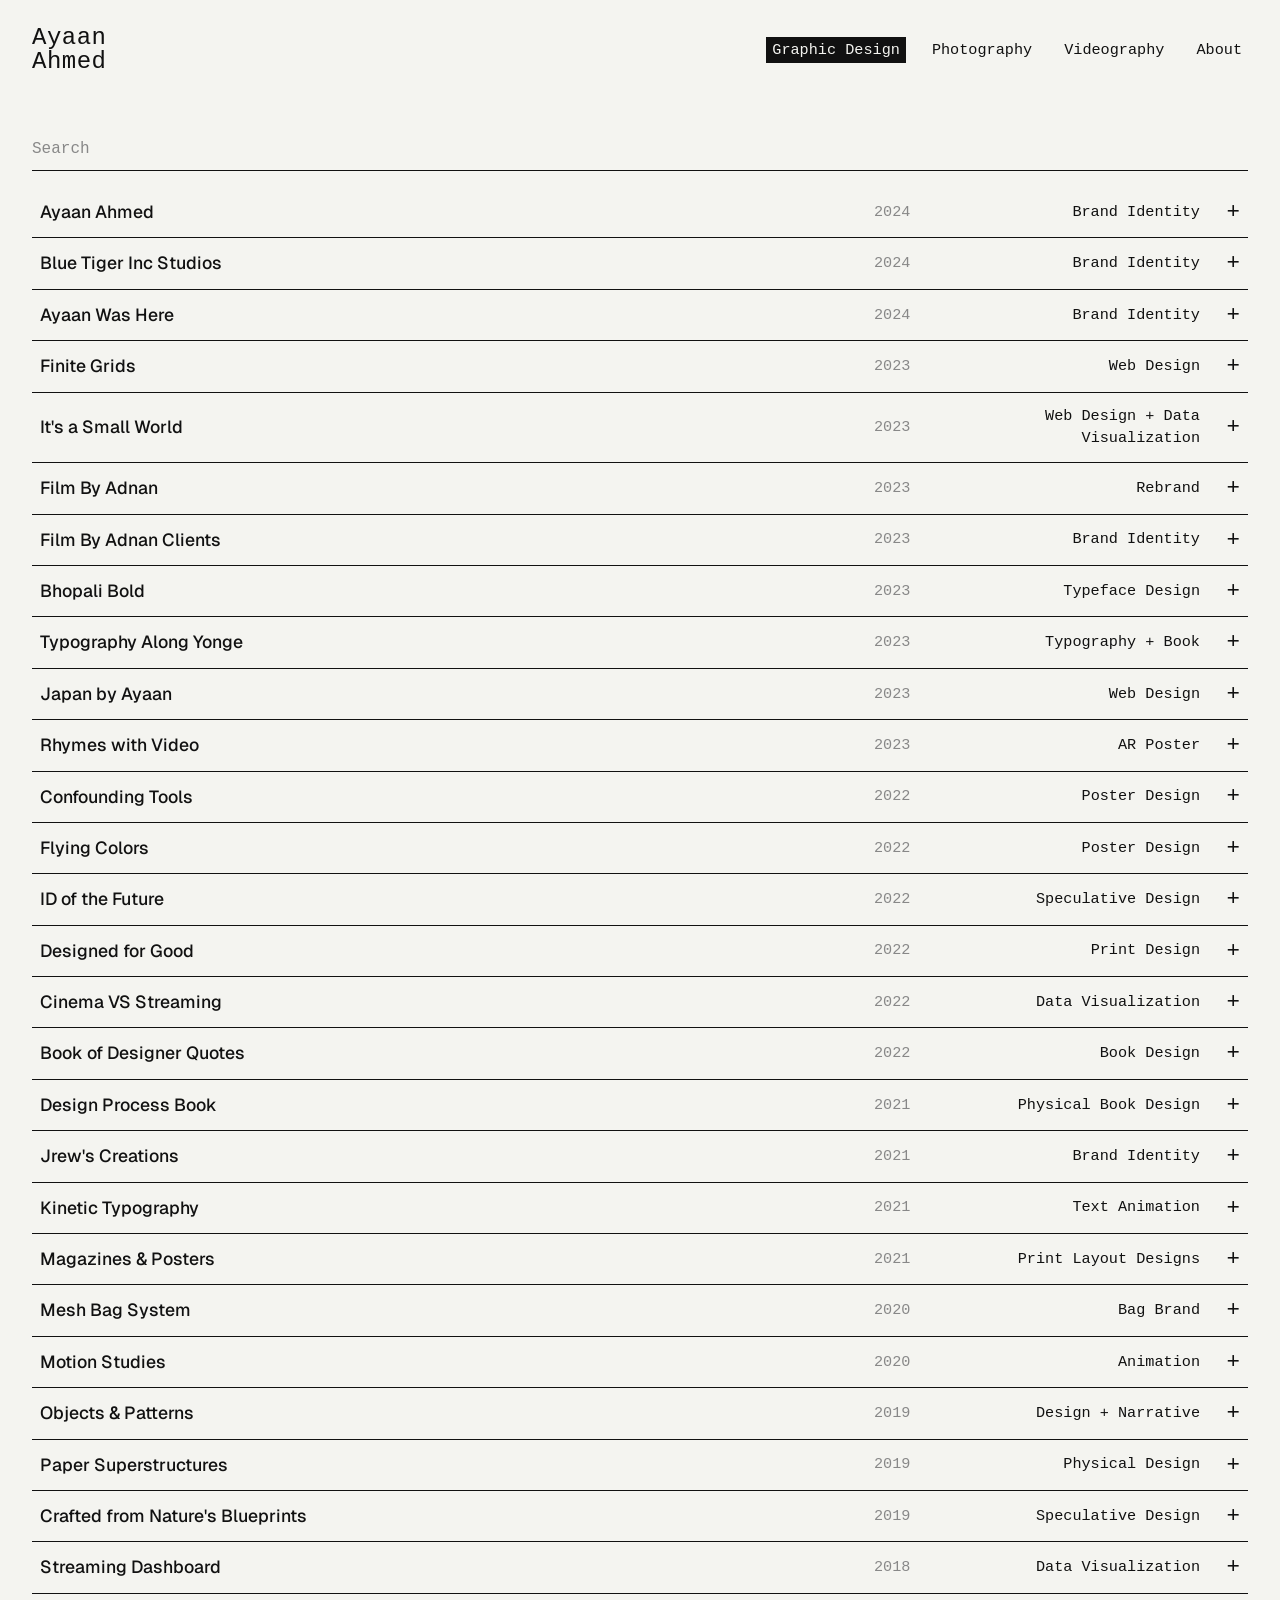
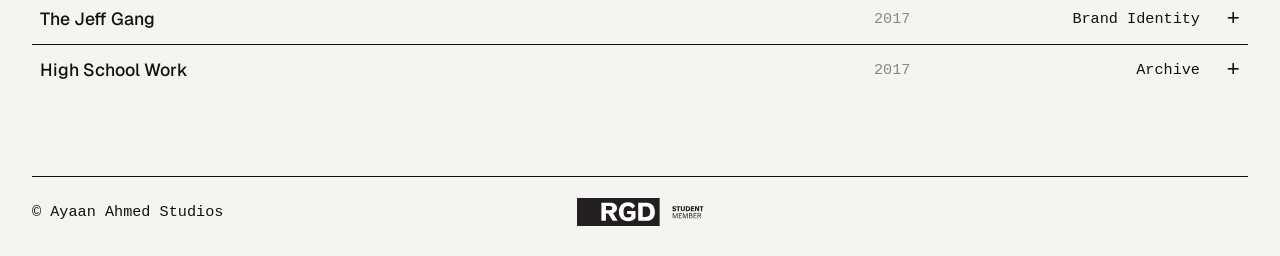
==== index.html @ 89901119 "Update index.html" ====
<!DOCTYPE html>
<html lang="en">
<head>
    <meta charset="UTF-8">
    <meta name="viewport" content="width=device-width, initial-scale=1.0">
    <title>Ayaan Ahmed — Graphic Design</title>
    <link rel="icon" type="image/svg+xml" href="https://res.cloudinary.com/ayaanahmed/image/upload/v1769144180/ayaan-ahmed-logo_pqauyp.svg">
    <link rel="preconnect" href="https://fonts.googleapis.com">
    <link rel="preconnect" href="https://fonts.gstatic.com" crossorigin>
    <link href="https://fonts.googleapis.com/css2?family=Geist:wght@100..900&display=swap" rel="stylesheet">
    <link href="https://fonts.googleapis.com/css2?family=Geist+Pixel&display=swap" rel="stylesheet">
    <script src="https://unpkg.com/@phosphor-icons/web"></script>
    <link rel="stylesheet" href="style.css">
    <!-- Links to shared logic -->
    <script src="script.js" defer></script>
</head>
<body>

<header class="site-header">
    <div class="header-content">
        <div class="identity desktop-logo" id="identity" tabindex="0" role="img" aria-label="Ayaan Ahmed">
            <span class="fallback">Ayaan Ahmed</span>
            <canvas id="cv" aria-hidden="true"></canvas>
        </div>
        
        <a href="index.html" class="mobile-logo">
            <img src="https://res.cloudinary.com/ayaanahmed/image/upload/v1769144180/ayaan-ahmed-logo_pqauyp.svg" alt="Ayaan Ahmed Logo">
        </a>
    </div>
    
    <nav class="site-nav">
        <a href="index.html" class="active mobile-hide">Graphic Design</a>
        <a href="photography.html">Photography</a>
        <a href="videography.html">Videography</a>
        <a href="about.html">About</a>
    </nav>
</header>

<main>
    <div class="search-container">
        <input type="text" id="project-search" placeholder="Search" class="project-search-input">
    </div>

    <ul class="project-directory" id="directory-list">
        
        <li class="project-item">
            <details>
                <summary class="project-row">
                    <span class="col-title">Ayaan Ahmed</span><span class="col-year">2024</span><span class="col-genre">Brand Identity</span>
                    <img class="hover-preview" src="https://res.cloudinary.com/ayaanahmed/image/upload/v1782403660/Ayaan_Ahmed_Graphic_Design_Portfolio_3_ggabfb.webp" alt="Cover" loading="lazy">
                </summary>
                <div class="project-expanded-content">
                    <div class="project-text">
                        <p class="project-description">I started developing this brand in the first few days I began learning how to use Illustrator, to reflect my personal identity and the modern, minimal style I often use in my design work. The brand has since been used on projects, videos, assignments and social media.</p>
                        <p class="project-description">The main logo incorporates multiple concepts and elements, like utilizing the modern Lemon/Milk font, combining the left strokes of the As in my first and last name, and a hidden emoticon within the E and D in my last name.</p>
                    </div>
                    <div class="project-gallery">
                        <img src="https://res.cloudinary.com/ayaanahmed/image/upload/v1782403660/Ayaan_Ahmed_Graphic_Design_Portfolio_3_ggabfb.webp" alt="Image" loading="lazy">
                    </div>
                </div>
            </details>
        </li>
        
        <li class="project-item">
            <details>
                <summary class="project-row">
                    <span class="col-title">Blue Tiger Inc Studios</span><span class="col-year">2024</span><span class="col-genre">Brand Identity</span>
                    <img class="hover-preview" src="https://res.cloudinary.com/ayaanahmed/image/upload/v1782403661/Ayaan_Ahmed_Graphic_Design_Portfolio_6_qg5shm.webp" alt="Cover" loading="lazy">
                </summary>
                <div class="project-expanded-content">
                    <div class="project-text">
                        <p class="project-description">In 2017, I started writing a book: half fiction, and half autobiography. Its title became my primary online persona, and my outlet for my creative projects. The main character was me, and it made me the Blue Tiger.</p>
                        <p class="project-description">Under the brand and persona of Blue Tiger Inc Studios, I created hundreds of videos since its inception, and gained thousands of subscribers on its main outlet on YouTube. The original book is still ongoing in writing.</p>
                    </div>
                    <div class="project-gallery">
                        <img src="https://res.cloudinary.com/ayaanahmed/image/upload/v1782403661/Ayaan_Ahmed_Graphic_Design_Portfolio_6_qg5shm.webp" alt="Image" loading="lazy">
                    </div>
                </div>
            </details>
        </li>
        
        <li class="project-item">
            <details>
                <summary class="project-row">
                    <span class="col-title">Ayaan Was Here</span><span class="col-year">2024</span><span class="col-genre">Brand Identity</span>
                    <img class="hover-preview" src="https://res.cloudinary.com/ayaanahmed/image/upload/v1782403660/Ayaan_Ahmed_Graphic_Design_Portfolio_4_ak2i6o.webp" alt="Cover" loading="lazy">
                </summary>
                <div class="project-expanded-content">
                    <div class="project-text">
                        <p class="project-description">Life is a series of events, certain events shine out. I wanted to archive mine, in my own creative way. What resulted was Ayaan Was Here, a digital archive of key accomplishments, dates and moments that show that: I was here.</p>
                        <p class="project-description">Ayaan Was Here primarily exists as a unified designed system on Instagram with ongoing posts from the key dates across my life and more to come in the future.</p>
                    </div>
                    <div class="project-gallery">
                        <img src="https://res.cloudinary.com/ayaanahmed/image/upload/v1782403660/Ayaan_Ahmed_Graphic_Design_Portfolio_4_ak2i6o.webp" alt="Image" loading="lazy">
                    </div>
                </div>
            </details>
        </li>
        
        <li class="project-item">
            <details>
                <summary class="project-row">
                    <span class="col-title">Finite Grids</span><span class="col-year">2023</span><span class="col-genre">Web Design</span>
                    <img class="hover-preview" src="https://res.cloudinary.com/ayaanahmed/image/upload/v1782403664/Ayaan_Ahmed_Graphic_Design_Portfolio_15_zoyikw.webp" alt="Cover" loading="lazy">
                </summary>
                <div class="project-expanded-content">
                    <div class="project-text"><p class="project-description">Description pending...</p></div>
                    <div class="project-gallery"><img src="https://res.cloudinary.com/ayaanahmed/image/upload/v1782403664/Ayaan_Ahmed_Graphic_Design_Portfolio_15_zoyikw.webp" alt="Image" loading="lazy"></div>
                </div>
            </details>
        </li>

        <li class="project-item">
            <details>
                <summary class="project-row">
                    <span class="col-title">It's a Small World</span><span class="col-year">2023</span><span class="col-genre">Web Design + Data Visualization</span>
                    <img class="hover-preview" src="https://res.cloudinary.com/ayaanahmed/image/upload/v1782403668/Ayaan_Ahmed_Graphic_Design_Portfolio_31_mwws3b.webp" alt="Cover" loading="lazy">
                </summary>
                <div class="project-expanded-content">
                    <div class="project-text"><p class="project-description">Description pending...</p></div>
                    <div class="project-gallery"><img src="https://res.cloudinary.com/ayaanahmed/image/upload/v1782403668/Ayaan_Ahmed_Graphic_Design_Portfolio_31_mwws3b.webp" alt="Image" loading="lazy"></div>
                </div>
            </details>
        </li>

        <li class="project-item">
            <details>
                <summary class="project-row">
                    <span class="col-title">Film By Adnan</span><span class="col-year">2023</span><span class="col-genre">Rebrand</span>
                    <img class="hover-preview" src="https://res.cloudinary.com/ayaanahmed/image/upload/v1782403663/Ayaan_Ahmed_Graphic_Design_Portfolio_14_phg21l.webp" alt="Cover" loading="lazy">
                </summary>
                <div class="project-expanded-content">
                    <div class="project-text">
                        <p class="project-description">As a brand-development intern at the Toronto-based video strategy agency Film By Adnan, I helped revamp their identity to a more modern and professional brand to reflect their increasing scale and growth.</p>
                        <p class="project-description">The resulting brand identity, inspired by the previous logo, and curated for specific use cases like social media marketing is used throughout the company’s workflow now: On all their social platforms, their website, as well as all documentation.</p>
                    </div>
                    <div class="project-gallery">
                        <img src="https://res.cloudinary.com/ayaanahmed/image/upload/v1782403663/Ayaan_Ahmed_Graphic_Design_Portfolio_14_phg21l.webp" alt="Image" loading="lazy">
                    </div>
                </div>
            </details>
        </li>

        <li class="project-item">
            <details>
                <summary class="project-row">
                    <span class="col-title">Film By Adnan Clients</span><span class="col-year">2023</span><span class="col-genre">Brand Identity</span>
                    <img class="hover-preview" src="https://res.cloudinary.com/ayaanahmed/image/upload/v1782403670/Ayaan_Ahmed_Graphic_Design_Portfolio_33_ojtibt.webp" alt="Cover" loading="lazy">
                </summary>
                <div class="project-expanded-content">
                    <div class="project-text">
                        <p class="project-description">A collection of identities, assets, and poster designs developed for clients and sub-brands operating under the Film By Adnan banner.</p>
                        <p class="project-description"><strong>The Backyard Boys:</strong> A robust, bold series logo designed for an ongoing production, focusing on playful typography and character integration.</p>
                        <p class="project-description"><strong>Ambassador's Secret Sauce:</strong> Created for a limited-run web series where Ambassador AI collaborated with multiple restaurants. The ‘Secret Sauce’ logomark was selected and utilized across their Instagram reels.</p>
                        <p class="project-description"><strong>Jerome's Favorite Spots:</strong> Clean, localized branding marks designed to highlight specific geographic and lifestyle series content.</p>
                    </div>
                    <div class="project-gallery">
                        <img src="https://res.cloudinary.com/ayaanahmed/image/upload/v1782403670/Ayaan_Ahmed_Graphic_Design_Portfolio_33_ojtibt.webp" alt="Backyard Boys" loading="lazy">
                        <img src="https://res.cloudinary.com/ayaanahmed/image/upload/v1782403660/Ayaan_Ahmed_Graphic_Design_Portfolio_1_y9hoke.webp" alt="Secret Sauce" loading="lazy">
                        <img src="https://res.cloudinary.com/ayaanahmed/image/upload/v1782403665/Ayaan_Ahmed_Graphic_Design_Portfolio_21_blc3i3.webp" alt="Jerome's Spots" loading="lazy">
                    </div>
                </div>
            </details>
        </li>

        <li class="project-item">
            <details>
                <summary class="project-row">
                    <span class="col-title">Bhopali Bold</span><span class="col-year">2023</span><span class="col-genre">Typeface Design</span>
                    <img class="hover-preview" src="https://res.cloudinary.com/ayaanahmed/image/upload/v1782403660/Ayaan_Ahmed_Graphic_Design_Portfolio_5_vyzlsn.webp" alt="Cover" loading="lazy">
                </summary>
                <div class="project-expanded-content">
                    <div class="project-text"><p class="project-description">Description pending...</p></div>
                    <div class="project-gallery"><img src="https://res.cloudinary.com/ayaanahmed/image/upload/v1782403660/Ayaan_Ahmed_Graphic_Design_Portfolio_5_vyzlsn.webp" alt="Image" loading="lazy"></div>
                </div>
            </details>
        </li>

        <li class="project-item">
            <details>
                <summary class="project-row">
                    <span class="col-title">Typography Along Yonge</span><span class="col-year">2023</span><span class="col-genre">Typography + Book</span>
                    <img class="hover-preview" src="https://res.cloudinary.com/ayaanahmed/image/upload/v1782403670/Ayaan_Ahmed_Graphic_Design_Portfolio_36_ehmntk.webp" alt="Cover" loading="lazy">
                </summary>
                <div class="project-expanded-content">
                    <div class="project-text"><p class="project-description">Description pending...</p></div>
                    <div class="project-gallery"><img src="https://res.cloudinary.com/ayaanahmed/image/upload/v1782403670/Ayaan_Ahmed_Graphic_Design_Portfolio_36_ehmntk.webp" alt="Image" loading="lazy"></div>
                </div>
            </details>
        </li>

        <li class="project-item">
            <details>
                <summary class="project-row">
                    <span class="col-title">Japan by Ayaan</span><span class="col-year">2023</span><span class="col-genre">Web Design</span>
                    <img class="hover-preview" src="https://res.cloudinary.com/ayaanahmed/image/upload/v1782403665/Ayaan_Ahmed_Graphic_Design_Portfolio_20_jdrtd1.webp" alt="Cover" loading="lazy">
                </summary>
                <div class="project-expanded-content">
                    <div class="project-text"><p class="project-description">Description pending...</p></div>
                    <div class="project-gallery"><img src="https://res.cloudinary.com/ayaanahmed/image/upload/v1782403665/Ayaan_Ahmed_Graphic_Design_Portfolio_20_jdrtd1.webp" alt="Image" loading="lazy"></div>
                </div>
            </details>
        </li>

        <li class="project-item">
            <details>
                <summary class="project-row">
                    <span class="col-title">Rhymes with Video</span><span class="col-year">2023</span><span class="col-genre">AR Poster</span>
                    <img class="hover-preview" src="https://res.cloudinary.com/ayaanahmed/image/upload/v1782403667/Ayaan_Ahmed_Graphic_Design_Portfolio_29_qwjtdw.webp" alt="Cover" loading="lazy">
                </summary>
                <div class="project-expanded-content">
                    <div class="project-text"><p class="project-description">Description pending...</p></div>
                    <div class="project-gallery"><img src="https://res.cloudinary.com/ayaanahmed/image/upload/v1782403667/Ayaan_Ahmed_Graphic_Design_Portfolio_29_qwjtdw.webp" alt="Image" loading="lazy"></div>
                </div>
            </details>
        </li>

        <li class="project-item">
            <details>
                <summary class="project-row">
                    <span class="col-title">Confounding Tools</span><span class="col-year">2022</span><span class="col-genre">Poster Design</span>
                    <img class="hover-preview" src="https://res.cloudinary.com/ayaanahmed/image/upload/v1782403663/Ayaan_Ahmed_Graphic_Design_Portfolio_9_dy4f0p.webp" alt="Cover" loading="lazy">
                </summary>
                <div class="project-expanded-content">
                    <div class="project-text">
                        <p class="project-description">As the first assignment for a second-year Graphic Design class, I was tasked with developing a cohesive, well designed poster WITHOUT the usage of any design-specific software, which spiralled into an in-depth production of variations across multiple platforms.</p>
                        <p class="project-description">The final poster came about from the usage of multiple of my own photographs, using the video editing software Final Cut Pro as the main canvas instead of design software, and some additional touch up on some assets with Krita.</p>
                    </div>
                    <div class="project-gallery">
                        <img src="https://res.cloudinary.com/ayaanahmed/image/upload/v1782403663/Ayaan_Ahmed_Graphic_Design_Portfolio_9_dy4f0p.webp" alt="Image" loading="lazy">
                    </div>
                </div>
            </details>
        </li>

        <li class="project-item">
            <details>
                <summary class="project-row">
                    <span class="col-title">Flying Colors</span><span class="col-year">2022</span><span class="col-genre">Poster Design</span>
                    <img class="hover-preview" src="https://res.cloudinary.com/ayaanahmed/image/upload/v1782403664/Ayaan_Ahmed_Graphic_Design_Portfolio_16_ktgxf7.webp" alt="Cover" loading="lazy">
                </summary>
                <div class="project-expanded-content">
                    <div class="project-text">
                        <p class="project-description">Flying Colors is a research-backed poster for a fictional exhibition about the design of airplane liveries. The poster development underwent about a month of peer research, enhancement and development, and printing.</p>
                        <p class="project-description">The final poster is a thoroughly thought-out poster utilizing some of the many images compiled for the project along with typography and colors tested multiple times for printing until finalized to this version.</p>
                    </div>
                    <div class="project-gallery">
                        <img src="https://res.cloudinary.com/ayaanahmed/image/upload/v1782403664/Ayaan_Ahmed_Graphic_Design_Portfolio_16_ktgxf7.webp" alt="Image" loading="lazy">
                    </div>
                </div>
            </details>
        </li>

        <li class="project-item">
            <details>
                <summary class="project-row">
                    <span class="col-title">ID of the Future</span><span class="col-year">2022</span><span class="col-genre">Speculative Design</span>
                    <img class="hover-preview" src="https://res.cloudinary.com/ayaanahmed/image/upload/v1782403665/Ayaan_Ahmed_Graphic_Design_Portfolio_19_jct49w.webp" alt="Cover" loading="lazy">
                </summary>
                <div class="project-expanded-content">
                    <div class="project-text"><p class="project-description">Description pending...</p></div>
                    <div class="project-gallery"><img src="https://res.cloudinary.com/ayaanahmed/image/upload/v1782403665/Ayaan_Ahmed_Graphic_Design_Portfolio_19_jct49w.webp" alt="Image" loading="lazy"></div>
                </div>
            </details>
        </li>

        <li class="project-item">
            <details>
                <summary class="project-row">
                    <span class="col-title">Designed for Good</span><span class="col-year">2022</span><span class="col-genre">Print Design</span>
                    <img class="hover-preview" src="https://res.cloudinary.com/ayaanahmed/image/upload/v1782403663/Ayaan_Ahmed_Graphic_Design_Portfolio_13_mazzyu.webp" alt="Cover" loading="lazy">
                </summary>
                <div class="project-expanded-content">
                    <div class="project-text">
                        <p class="project-description">Designed for Good is a small collection of print design elements based on a research question I posed about the effectiveness of accessible design to individuals with visual impairments, specifically fonts designed for visual accessibility.</p>
                        <p class="project-description">The collection is a group of two postcards and a brochure, purposely designed without completion in mind, as more revolved around the process of finding a research topic to develop design from.</p>
                    </div>
                    <div class="project-gallery">
                        <img src="https://res.cloudinary.com/ayaanahmed/image/upload/v1782403663/Ayaan_Ahmed_Graphic_Design_Portfolio_13_mazzyu.webp" alt="Image" loading="lazy">
                    </div>
                </div>
            </details>
        </li>

        <li class="project-item">
            <details>
                <summary class="project-row">
                    <span class="col-title">Cinema VS Streaming</span><span class="col-year">2022</span><span class="col-genre">Data Visualization</span>
                    <img class="hover-preview" src="https://res.cloudinary.com/ayaanahmed/image/upload/v1782403662/Ayaan_Ahmed_Graphic_Design_Portfolio_8_eat5nd.webp" alt="Cover" loading="lazy">
                </summary>
                <div class="project-expanded-content">
                    <div class="project-text">
                        <p class="project-description">As the final assignment for a third-year Graphic Design class revolving around Data Visualization, I took the topic I had been building up in prior assignments to create an informative data-driven video deciphering the growing battle between Streaming Services and the Cinema industry.</p>
                        <p class="project-description">I created the final video along with my filming partner Phi Nguyen across multiple days in many interesting locations, and we used our filming skills, data visualizations with animations and my editing to create our final video: Cinema VS Streaming.</p>
                    </div>
                    <div class="project-gallery">
                        <img src="https://res.cloudinary.com/ayaanahmed/image/upload/v1782403662/Ayaan_Ahmed_Graphic_Design_Portfolio_8_eat5nd.webp" alt="Image" loading="lazy">
                    </div>
                </div>
            </details>
        </li>

        <li class="project-item">
            <details>
                <summary class="project-row">
                    <span class="col-title">Book of Designer Quotes</span><span class="col-year">2022</span><span class="col-genre">Book Design</span>
                    <img class="hover-preview" src="https://res.cloudinary.com/ayaanahmed/image/upload/v1782403663/Ayaan_Ahmed_Graphic_Design_Portfolio_7_u5hudc.webp" alt="Cover" loading="lazy">
                </summary>
                <div class="project-expanded-content">
                    <div class="project-text">
                        <p class="project-description">As the final assignment for one of my first-year Typography classes, I was tasked with designing a book using quotes from designers and their descriptions in a comprehensive, well-designed, typographically-sound book layout.</p>
                        <p class="project-description">The final book designed on InDesign, became an array of colors, varying typographic elements, multiple iterations of process and printed for display.</p>
                    </div>
                    <div class="project-gallery">
                        <img src="https://res.cloudinary.com/ayaanahmed/image/upload/v1782403663/Ayaan_Ahmed_Graphic_Design_Portfolio_7_u5hudc.webp" alt="Image" loading="lazy">
                    </div>
                </div>
            </details>
        </li>

        <li class="project-item">
            <details>
                <summary class="project-row">
                    <span class="col-title">Design Process Book</span><span class="col-year">2021</span><span class="col-genre">Physical Book Design</span>
                    <img class="hover-preview" src="https://res.cloudinary.com/ayaanahmed/image/upload/v1782403663/Ayaan_Ahmed_Graphic_Design_Portfolio_12_ezq4jv.webp" alt="Cover" loading="lazy">
                </summary>
                <div class="project-expanded-content">
                    <div class="project-text">
                        <p class="project-description">As the final assignment for a first-year design process class, I was tasked with designing a book with the narrative choice of my experience with all the assignments within the two design process classes I had taken up till that point. The catch being the book had to be designed physically on printed and hand-drawn paper rather than any design software.</p>
                        <p class="project-description">The final book was made up of collaging, printing hundreds of words, letters and paragraphs, finding images from old assignments, creating a narrative chapter setup describing my frustrations across the assignments and finally compiled, scanned and printed in a final form.</p>
                    </div>
                    <div class="project-gallery">
                        <img src="https://res.cloudinary.com/ayaanahmed/image/upload/v1782403663/Ayaan_Ahmed_Graphic_Design_Portfolio_12_ezq4jv.webp" alt="Image" loading="lazy">
                    </div>
                </div>
            </details>
        </li>

        <li class="project-item">
            <details>
                <summary class="project-row">
                    <span class="col-title">Jrew's Creations</span><span class="col-year">2021</span><span class="col-genre">Brand Identity</span>
                    <img class="hover-preview" src="https://res.cloudinary.com/ayaanahmed/image/upload/v1782403665/Ayaan_Ahmed_Graphic_Design_Portfolio_22_igqt4v.webp" alt="Cover" loading="lazy">
                </summary>
                <div class="project-expanded-content">
                    <div class="project-text"><p class="project-description">Description pending...</p></div>
                    <div class="project-gallery"><img src="https://res.cloudinary.com/ayaanahmed/image/upload/v1782403665/Ayaan_Ahmed_Graphic_Design_Portfolio_22_igqt4v.webp" alt="Image" loading="lazy"></div>
                </div>
            </details>
        </li>

        <li class="project-item">
            <details>
                <summary class="project-row">
                    <span class="col-title">Kinetic Typography</span><span class="col-year">2021</span><span class="col-genre">Text Animation</span>
                    <img class="hover-preview" src="https://res.cloudinary.com/ayaanahmed/image/upload/v1782403666/Ayaan_Ahmed_Graphic_Design_Portfolio_23_stcjv9.webp" alt="Cover" loading="lazy">
                </summary>
                <div class="project-expanded-content">
                    <div class="project-text"><p class="project-description">Description pending...</p></div>
                    <div class="project-gallery"><img src="https://res.cloudinary.com/ayaanahmed/image/upload/v1782403666/Ayaan_Ahmed_Graphic_Design_Portfolio_23_stcjv9.webp" alt="Image" loading="lazy"></div>
                </div>
            </details>
        </li>

        <li class="project-item">
            <details>
                <summary class="project-row">
                    <span class="col-title">Magazines & Posters</span><span class="col-year">2021</span><span class="col-genre">Print Layout Designs</span>
                    <img class="hover-preview" src="https://res.cloudinary.com/ayaanahmed/image/upload/v1782403666/Ayaan_Ahmed_Graphic_Design_Portfolio_24_q6xrjo.webp" alt="Cover" loading="lazy">
                </summary>
                <div class="project-expanded-content">
                    <div class="project-text"><p class="project-description">Description pending...</p></div>
                    <div class="project-gallery"><img src="https://res.cloudinary.com/ayaanahmed/image/upload/v1782403666/Ayaan_Ahmed_Graphic_Design_Portfolio_24_q6xrjo.webp" alt="Image" loading="lazy"></div>
                </div>
            </details>
        </li>

        <li class="project-item">
            <details>
                <summary class="project-row">
                    <span class="col-title">Mesh Bag System</span><span class="col-year">2020</span><span class="col-genre">Bag Brand</span>
                    <img class="hover-preview" src="https://res.cloudinary.com/ayaanahmed/image/upload/v1782403666/Ayaan_Ahmed_Graphic_Design_Portfolio_25_m3icfs.webp" alt="Cover" loading="lazy">
                </summary>
                <div class="project-expanded-content">
                    <div class="project-text"><p class="project-description">Description pending...</p></div>
                    <div class="project-gallery"><img src="https://res.cloudinary.com/ayaanahmed/image/upload/v1782403666/Ayaan_Ahmed_Graphic_Design_Portfolio_25_m3icfs.webp" alt="Image" loading="lazy"></div>
                </div>
            </details>
        </li>

        <li class="project-item">
            <details>
                <summary class="project-row">
                    <span class="col-title">Motion Studies</span><span class="col-year">2020</span><span class="col-genre">Animation</span>
                    <img class="hover-preview" src="https://res.cloudinary.com/ayaanahmed/image/upload/v1782403668/Ayaan_Ahmed_Graphic_Design_Portfolio_26_knvm9l.webp" alt="Cover" loading="lazy">
                </summary>
                <div class="project-expanded-content">
                    <div class="project-text"><p class="project-description">Description pending...</p></div>
                    <div class="project-gallery"><img src="https://res.cloudinary.com/ayaanahmed/image/upload/v1782403668/Ayaan_Ahmed_Graphic_Design_Portfolio_26_knvm9l.webp" alt="Image" loading="lazy"></div>
                </div>
            </details>
        </li>

        <li class="project-item">
            <details>
                <summary class="project-row">
                    <span class="col-title">Objects & Patterns</span><span class="col-year">2019</span><span class="col-genre">Design + Narrative</span>
                    <img class="hover-preview" src="https://res.cloudinary.com/ayaanahmed/image/upload/v1782403668/Ayaan_Ahmed_Graphic_Design_Portfolio_27_rwbvpt.webp" alt="Cover" loading="lazy">
                </summary>
                <div class="project-expanded-content">
                    <div class="project-text"><p class="project-description">Description pending...</p></div>
                    <div class="project-gallery"><img src="https://res.cloudinary.com/ayaanahmed/image/upload/v1782403668/Ayaan_Ahmed_Graphic_Design_Portfolio_27_rwbvpt.webp" alt="Image" loading="lazy"></div>
                </div>
            </details>
        </li>

        <li class="project-item">
            <details>
                <summary class="project-row">
                    <span class="col-title">Paper Superstructures</span><span class="col-year">2019</span><span class="col-genre">Physical Design</span>
                    <img class="hover-preview" src="https://res.cloudinary.com/ayaanahmed/image/upload/v1782403667/Ayaan_Ahmed_Graphic_Design_Portfolio_28_tejjkh.webp" alt="Cover" loading="lazy">
                </summary>
                <div class="project-expanded-content">
                    <div class="project-text"><p class="project-description">Description pending...</p></div>
                    <div class="project-gallery"><img src="https://res.cloudinary.com/ayaanahmed/image/upload/v1782403667/Ayaan_Ahmed_Graphic_Design_Portfolio_28_tejjkh.webp" alt="Image" loading="lazy"></div>
                </div>
            </details>
        </li>

        <li class="project-item">
            <details>
                <summary class="project-row">
                    <span class="col-title">Crafted from Nature's Blueprints</span><span class="col-year">2019</span><span class="col-genre">Speculative Design</span>
                    <img class="hover-preview" src="https://res.cloudinary.com/ayaanahmed/image/upload/v1782403662/Ayaan_Ahmed_Graphic_Design_Portfolio_10_twbvsk.webp" alt="Cover" loading="lazy">
                </summary>
                <div class="project-expanded-content">
                    <div class="project-text">
                        <p class="project-description">Through the development of a semester-long study in Contemporary Design Theories and Practices, I created a thought-provoking study in the duality of everyday objects and how the slight development between them affects more than we realize.</p>
                        <p class="project-description">The project became a weekly dive into a specific object through theoretical lenses, deeper analysis using research and taught topics, as well as some enhanced perception through the use of Artificial Intelligence.</p>
                    </div>
                    <div class="project-gallery">
                        <img src="https://res.cloudinary.com/ayaanahmed/image/upload/v1782403662/Ayaan_Ahmed_Graphic_Design_Portfolio_10_twbvsk.webp" alt="Image" loading="lazy">
                    </div>
                </div>
            </details>
        </li>

        <li class="project-item">
            <details>
                <summary class="project-row">
                    <span class="col-title">Streaming Dashboard</span><span class="col-year">2018</span><span class="col-genre">Data Visualization</span>
                    <img class="hover-preview" src="https://res.cloudinary.com/ayaanahmed/image/upload/v1782403668/Ayaan_Ahmed_Graphic_Design_Portfolio_32_c787z5.webp" alt="Cover" loading="lazy">
                </summary>
                <div class="project-expanded-content">
                    <div class="project-text"><p class="project-description">Description pending...</p></div>
                    <div class="project-gallery"><img src="https://res.cloudinary.com/ayaanahmed/image/upload/v1782403668/Ayaan_Ahmed_Graphic_Design_Portfolio_32_c787z5.webp" alt="Image" loading="lazy"></div>
                </div>
            </details>
        </li>

        <li class="project-item">
            <details>
                <summary class="project-row">
                    <span class="col-title">The Jeff Gang</span><span class="col-year">2017</span><span class="col-genre">Brand Identity</span>
                    <img class="hover-preview" src="https://res.cloudinary.com/ayaanahmed/image/upload/v1782403668/Ayaan_Ahmed_Graphic_Design_Portfolio_34_rk5ujq.webp" alt="Cover" loading="lazy">
                </summary>
                <div class="project-expanded-content">
                    <div class="project-text"><p class="project-description">Description pending...</p></div>
                    <div class="project-gallery"><img src="https://res.cloudinary.com/ayaanahmed/image/upload/v1782403668/Ayaan_Ahmed_Graphic_Design_Portfolio_34_rk5ujq.webp" alt="Image" loading="lazy"></div>
                </div>
            </details>
        </li>

        <li class="project-item">
            <details>
                <summary class="project-row">
                    <span class="col-title">High School Work</span><span class="col-year">2017</span><span class="col-genre">Archive</span>
                    <img class="hover-preview" src="https://res.cloudinary.com/ayaanahmed/image/upload/v1782403664/Ayaan_Ahmed_Graphic_Design_Portfolio_18_l9mweq.webp" alt="Cover" loading="lazy">
                </summary>
                <div class="project-expanded-content">
                    <div class="project-text">
                        <p class="project-description">A collection of early foundational design work completed during high school, showcasing explorations in layout and identity.</p>
                        <p class="project-description"><strong>Scholars' Blockbusters:</strong> An event identity designed for a school-wide film festival, focusing on bold typographic arrangements.</p>
                    </div>
                    <div class="project-gallery">
                        <img src="https://res.cloudinary.com/ayaanahmed/image/upload/v1782403664/Ayaan_Ahmed_Graphic_Design_Portfolio_18_l9mweq.webp" alt="Image" loading="lazy">
                        <img src="https://res.cloudinary.com/ayaanahmed/image/upload/v1782403667/Ayaan_Ahmed_Graphic_Design_Portfolio_30_p6qbgi.webp" alt="Image" loading="lazy">
                    </div>
                </div>
            </details>
        </li>
    </ul>
</main>

<footer class="site-footer">
    <div class="footer-desktop">
        <div class="footer-left">
            <span class="mono-text">© <span class="year"></span> Ayaan Ahmed Studios</span>
        </div>
        
        <div class="footer-center">
            <a href="https://rgd.ca/members/profile/ayaanahmed" target="_blank" rel="noopener noreferrer">
                <img src="media/Student-RGD-Black.svg" alt="Student RGD Logo" class="rgd-logo" onmouseover="this.src='media/Student-RGD-Red.svg'" onmouseout="this.src='media/Student-RGD-Black.svg'">
            </a>
        </div>

        <div class="footer-links">
            <a href="https://www.linkedin.com/in/ayaanahmedstudios" target="_blank" rel="noopener noreferrer" aria-label="LinkedIn"><i class="ph ph-linkedin-logo"></i></a>
            <a href="https://instagram.com/bluetigerincstudios" target="_blank" rel="noopener noreferrer" aria-label="Instagram"><i class="ph ph-instagram-logo"></i></a>
            <button class="copy-email-btn" aria-label="Copy Email"><span class="btn-content"><i class="ph ph-envelope-simple"></i></span></button>
        </div>
    </div>

    <!-- MOBILE FOOTER SPLIT (RGD + Socials left, Copyright right) -->
    <div class="footer-mobile">
        <div class="footer-mobile-left">
            <a href="https://rgd.ca/members/profile/ayaanahmed" target="_blank" rel="noopener noreferrer">
                <img src="media/Student-RGD-Red.svg" alt="Student RGD Logo" class="rgd-logo">
            </a>
            <div class="footer-links">
                <a href="https://www.linkedin.com/in/ayaanahmedstudios" target="_blank" rel="noopener noreferrer" aria-label="LinkedIn"><i class="ph ph-linkedin-logo"></i></a>
                <a href="https://instagram.com/bluetigerincstudios" target="_blank" rel="noopener noreferrer" aria-label="Instagram"><i class="ph ph-instagram-logo"></i></a>
                <button class="copy-email-btn" aria-label="Copy Email"><span class="btn-content"><i class="ph ph-envelope-simple"></i></span></button>
            </div>
        </div>
        <div class="footer-mobile-right">
            <span class="mono-text">© <span class="year"></span> Ayaan Ahmed Studios</span>
        </div>
    </div>
</footer>

</body>
</html>
---- style.css ----
:root {
    --bg-color: #f4f4f0; 
    --text-color: #111111;
    --border-color: #111111;
    --hover-bg: #111111;
    --hover-text: #f4f4f0;
    
    --font-sans: "Geist", system-ui, sans-serif;
    --font-mono: "Geist Pixel", ui-monospace, monospace;
}

*, *::before, *::after {
    box-sizing: border-box;
}

body {
    margin: 0;
    padding: 2rem;
    background-color: var(--bg-color);
    color: var(--text-color);
    font-family: var(--font-sans);
    line-height: 1.5;
    -webkit-font-smoothing: antialiased;
}

/* ---------------- HEADER & NAV ---------------- */
.site-header {
    display: flex;
    justify-content: space-between;
    align-items: center; 
    padding-bottom: 1rem;
    flex-wrap: wrap;
    gap: 1.5rem;
}

.header-content a {
    color: inherit;
    text-decoration: none;
}

/* 
  CANVAS ANIMATION WRAPPERS 
  Strictly locks the container so the DOM NEVER shifts or shakes 
*/
.identity {
    position: relative;
    display: flex;
    align-items: center;
    width: 140px; 
    height: 36px;
    cursor: pointer;
    outline: none;
    -webkit-tap-highlight-color: transparent;
}

.identity canvas { 
    display: block; 
}

.identity .fallback {
    font-family: var(--font-mono);
    font-size: 24px; 
    line-height: 1;
    letter-spacing: .02em;
    font-weight: 400;
}
.identity.ready .fallback { display: none; }

.desktop-logo { display: flex; }
.mobile-logo { display: none; }

.site-nav {
    display: flex;
    align-items: center;
    gap: 1.25rem;
}

.site-nav a {
    color: var(--text-color);
    text-decoration: none;
    font-family: var(--font-mono);
    font-weight: 400; 
    font-size: 0.95rem;
    padding: 2px 6px;
    -webkit-font-smoothing: none;
}

.site-nav a:hover,
.site-nav a.active {
    background-color: var(--hover-bg);
    color: var(--hover-text);
}

.mono-text {
    font-family: var(--font-mono);
    font-weight: 400;
    font-size: 0.95rem;
    -webkit-font-smoothing: none;
}

/* ---------------- SEARCH BAR ---------------- */
.search-container {
    margin-top: 3rem; /* Pushed away from header */
    margin-bottom: 1rem; /* Pulled tight to content */
    border-bottom: 1px solid var(--border-color); 
}

.project-search-input {
    width: 100%;
    background: transparent;
    border: none;
    font-family: var(--font-mono);
    font-size: 1rem;
    color: var(--text-color);
    padding: 0.5rem 0 0.75rem 0;
    outline: none;
    -webkit-font-smoothing: none;
}

.project-search-input::placeholder { color: #888; }

/* ---------------- GRAPHIC DESIGN DIRECTORY ---------------- */
.project-directory {
    list-style: none;
    padding: 0;
    margin: 0 0 5rem 0; 
}

.project-item { border-bottom: 1px solid var(--border-color); }
.project-item:last-child { border-bottom: none; } /* Prevents double line before footer */

details { width: 100%; }
details > summary { list-style: none; }
details > summary::-webkit-details-marker { display: none; }

/* CSS Grid powers the row so elements never wrap or shift awkwardly */
.project-row {
    position: relative;
    display: grid;
    grid-template-columns: 1fr 60px 250px 24px;
    align-items: center;
    gap: 1rem;
    padding: 0.75rem 0.5rem;
    cursor: crosshair;
    transition: background-color 0s, color 0s; 
}

.project-row::after {
    content: '+';
    justify-self: end;
    font-family: var(--font-mono);
    font-size: 1.4rem;
    line-height: 1;
    -webkit-font-smoothing: none;
}

details[open] .project-row::after {
    content: 'x';
    font-size: 1.2rem;
}

.project-row:hover {
    background-color: var(--hover-bg);
    color: var(--hover-text);
}

details[open] .project-row {
    background-color: var(--hover-bg);
    color: var(--hover-text);
    border-bottom: 1px dashed var(--border-color);
}

details[open] .project-row .hover-preview {
    display: none !important;
}

.col-title {
    font-weight: 500;
    font-size: 1.1rem;
    font-family: var(--font-sans);
}

.col-year {
    font-family: var(--font-mono);
    font-weight: 400;
    font-size: 0.95rem;
    color: #888;
    -webkit-font-smoothing: none;
}

.col-genre {
    font-family: var(--font-mono);
    font-weight: 400;
    font-size: 0.95rem;
    text-align: right;
    -webkit-font-smoothing: none;
}

.project-expanded-content {
    padding: 3rem 1rem;
    background-color: #ebebe5; 
}

.project-text { margin-bottom: 3rem; }

.project-description {
    font-family: var(--font-sans);
    font-size: 1.05rem;
    max-width: 65ch;
    margin: 0 0 1rem 0;
    line-height: 1.6;
}

.project-gallery {
    display: flex;
    flex-direction: column;
    gap: 1.5rem;
}

.project-gallery img,
.project-gallery video,
.project-gallery iframe {
    width: auto;          
    max-width: 100%;      
    max-height: 700px;    
    object-fit: contain;
    border: 1px solid var(--border-color);
    background-color: var(--bg-color); 
    display: block;
}

/* Reduced size Hover Preview */
.hover-preview {
    position: fixed;
    top: 50%;
    right: 5%;
    transform: translateY(-50%);
    width: 250px; 
    height: auto;
    aspect-ratio: 1/1;
    object-fit: cover;
    border: 1px solid var(--border-color);
    background: var(--bg-color);
    box-shadow: 8px 8px 0px rgba(0,0,0,1);
    z-index: 100;
    pointer-events: none;
    opacity: 0;
    visibility: hidden;
    transition: opacity 0.1s ease-out;
}

.project-row:hover .hover-preview {
    opacity: 1;
    visibility: visible;
}

/* ---------------- PHOTOGRAPHY (MASONRY METADATA GRID) ---------------- */
.photo-masonry {
    column-width: 350px; 
    column-gap: 1.5rem;
    margin-bottom: 4rem;
}

.photo-card {
    position: relative;
    margin-bottom: 1.5rem; 
    break-inside: avoid;
    border: 1px solid var(--border-color);
    background: var(--bg-color);
    cursor: zoom-in;
}

.photo-card img {
    width: 100%;
    height: auto;
    display: block;
}

.photo-overlay {
    position: absolute;
    inset: 0;
    background: rgba(244, 244, 240, 0.92);
    display: flex;
    flex-direction: column;
    justify-content: center;
    align-items: center;
    opacity: 0;
    transition: opacity 0.2s ease;
    padding: 1rem;
    text-align: center;
    pointer-events: none; 
}

@media (hover: hover) { .photo-card:hover .photo-overlay { opacity: 1; } }

.photo-title {
    font-family: var(--font-sans);
    font-weight: 500;
    font-size: 1.15rem;
    margin-bottom: 0.25rem;
}

.photo-meta-text {
    font-family: var(--font-mono);
    font-size: 0.85rem;
    color: #555;
    -webkit-font-smoothing: none;
}

/* Lightbox Styling */
.lightbox {
    position: fixed;
    top: 0; left: 0; width: 100vw; height: 100vh;
    background: rgba(244, 244, 240, 0.97);
    z-index: 1000;
    display: none;
    flex-direction: column;
    justify-content: center;
    align-items: center;
    padding: 2rem;
    cursor: zoom-out;
}
.lightbox.active { display: flex; }
.lightbox img {
    max-width: 100%; 
    max-height: 80vh;
    object-fit: contain;
    border: 1px solid var(--border-color);
    box-shadow: 12px 12px 0px rgba(0,0,0,1);
}
.lightbox-meta {
    margin-top: 1.5rem;
    text-align: center;
}
.lightbox-meta .photo-title {
    font-size: 1.25rem;
    display: block;
    margin-bottom: 0.25rem;
}
.lightbox-meta .photo-meta-text {
    font-size: 0.95rem;
    font-family: var(--font-mono);
    color: #555;
}
.lightbox-close {
    position: absolute;
    top: 2rem; right: 2rem;
    font-family: var(--font-mono);
    font-size: 2rem;
    cursor: pointer;
    background: none; border: none; color: var(--text-color);
    -webkit-font-smoothing: none;
}

/* ---------------- VIDEOGRAPHY GRID ---------------- */
.video-grid {
    display: grid;
    grid-template-columns: repeat(auto-fit, minmax(400px, 1fr));
    gap: 2rem;
    margin-bottom: 4rem;
}

.video-card {
    border: 1px solid var(--border-color);
    background: var(--bg-color);
    display: flex;
    flex-direction: column;
}

.video-wrapper {
    aspect-ratio: 16/9;
    border-bottom: 1px solid var(--border-color);
    background: #000;
}

.video-wrapper iframe, .video-wrapper img {
    width: 100%;
    height: 100%;
    object-fit: cover;
}

.video-meta {
    padding: 0.75rem 1rem;
    display: flex;
    justify-content: space-between;
    align-items: center;
    font-family: var(--font-sans);
    font-weight: 500;
    font-size: 1.05rem;
}

/* ---------------- ABOUT RESUME TIMELINE (NEW CLEAN GRID) ---------------- */
.resume-section { margin-bottom: 4rem; }

.resume-header {
    font-family: var(--font-mono);
    font-size: 1.2rem;
    text-transform: uppercase;
    border-bottom: 1px solid var(--border-color);
    padding-bottom: 0.5rem;
    margin-bottom: 1rem;
    -webkit-font-smoothing: none;
}

.resume-row {
    display: flex;
    align-items: baseline;
    padding: 1rem 0;
    border-bottom: 1px solid rgba(17, 17, 17, 0.1);
}
.resume-row:last-child { border-bottom: none; }

.resume-date {
    flex: 0 0 160px;
    font-family: var(--font-mono);
    font-size: 0.9rem;
    color: #666;
    -webkit-font-smoothing: none;
}

.resume-content {
    flex: 1;
    display: flex;
    flex-direction: column;
    gap: 0.15rem;
}

.resume-role {
    font-weight: 500;
    font-size: 1.1rem;
}

.resume-company {
    font-family: var(--font-mono);
    font-size: 0.85rem;
    color: #555;
    -webkit-font-smoothing: none;
}

/* ---------------- FOOTER SYSTEM ---------------- */
.site-footer {
    border-top: 1px solid var(--border-color);
    padding-top: 1.5rem;
    margin-top: 2rem;
}

.footer-desktop {
    display: flex;
    justify-content: space-between;
    align-items: center;
    position: relative;
    width: 100%;
}

.footer-mobile { display: none; }

.footer-left {
    display: flex;
    align-items: center;
    gap: 1rem;
}

.footer-center {
    position: absolute;
    left: 50%;
    transform: translateX(-50%);
}

.rgd-logo {
    height: 28px;
    width: auto;
    display: block;
    cursor: pointer;
}

.footer-links {
    display: flex;
    gap: 1rem;
}

.footer-links a,
.footer-links button {
    color: var(--text-color);
    text-decoration: none;
    background: none;
    border: none;
    cursor: pointer;
    font-size: 1.6rem; 
    display: flex;
    align-items: center;
    justify-content: center;
    padding: 6px;
}

.footer-links a:hover,
.footer-links button:hover {
    background-color: var(--hover-bg);
    color: var(--hover-text);
}

.btn-content {
    display: flex;
    align-items: center;
    justify-content: center;
    min-width: 24px;
}

.btn-content.copied-state {
    font-family: var(--font-mono);
    font-size: 0.9rem;
    font-weight: 400;
    -webkit-font-smoothing: none;
    padding: 0 4px;
}

/* ---------------- MOBILE RESPONSIVE ENGINE ---------------- */
@media (max-width: 900px) {
    body { padding: 1rem; }
    
    .desktop-logo { display: none !important; }
    .mobile-logo { display: block; }
    .mobile-logo img { height: 32px; filter: invert(1); display: block; }
    
    .site-header { flex-direction: column; align-items: flex-start; gap: 1.25rem; }
    
    .site-nav { 
        width: 100%; 
        justify-content: flex-start; 
        gap: 1.5rem;
        border-top: 1px dashed var(--border-color); 
        padding-top: 1rem; 
    }
    
    .site-nav a.mobile-hide { display: none !important; }

    /* Directory Lists Mobile App-Style Fixes */
    .project-row { 
        grid-template-columns: 48px 1fr 24px;
        grid-template-areas: 
            "thumb title icon"
            "thumb sub   icon";
        gap: 0.2rem 1rem;
        padding: 1rem 0; 
    }
    
    .project-row::after { 
        grid-area: icon; 
        position: static; 
        transform: none; 
    }
    
    /* Native square thumbnail visible on mobile row */
    .project-row .hover-preview {
        display: block !important;
        position: static;
        grid-area: thumb;
        width: 48px;
        height: 48px;
        transform: none;
        box-shadow: none;
        border-radius: 0;
        opacity: 1;
        visibility: visible;
        pointer-events: auto;
    }

    .col-title { grid-area: title; margin: 0; font-size: 1.1rem; }
    .col-year { grid-area: sub; font-size: 0.85rem; justify-self: start; }
    .col-genre { grid-area: sub; font-size: 0.85rem; text-align: left; margin-left: 3.5rem; }
    
    .col-year::after { content: " / "; margin-left: 0.25rem; opacity: 0.5; }
    
    .project-expanded-content { padding: 1.5rem 1rem; }
    .project-description { font-size: 0.95rem; }
    .project-gallery img, .project-gallery iframe { max-height: 350px; border-radius: 0; }
    
    /* Photography Mobile Grid (2 Columns + Native Metadata) */
    .photo-masonry { column-count: 2; }
    
    .photo-overlay {
        position: static;
        opacity: 1;
        background: transparent;
        padding: 0.5rem 0 0 0;
        align-items: flex-start;
        text-align: left;
    }
    .photo-title { font-size: 1rem; margin-bottom: 0.15rem; }
    .photo-meta-text { font-size: 0.8rem; }
    
    .video-grid { grid-template-columns: 1fr; }
    
    /* About Page Mobile Fixes */
    .resume-row { flex-direction: column; gap: 0.25rem; padding: 1.25rem 0; }
    .resume-date { flex: none; margin-bottom: 0; }
    
    /* Mobile Footer Split */
    .footer-desktop { display: none; }
    
    .footer-mobile {
        display: flex;
        justify-content: space-between;
        align-items: flex-end;
        width: 100%;
    }
    
    .footer-mobile-left {
        display: flex;
        flex-direction: column;
        align-items: flex-start;
        gap: 1.5rem;
    }
    
    .footer-mobile-right {
        white-space: nowrap;
        text-align: right;
    }
    
    .footer-mobile-right .mono-text { font-size: 0.85rem; }
    .footer-mobile-left .footer-links { gap: 0.5rem; margin-left: -6px; }
}

@media (max-width: 400px) {
    /* Locks to 2 columns even on the smallest phones */
    .photo-masonry { column-count: 2; }
}
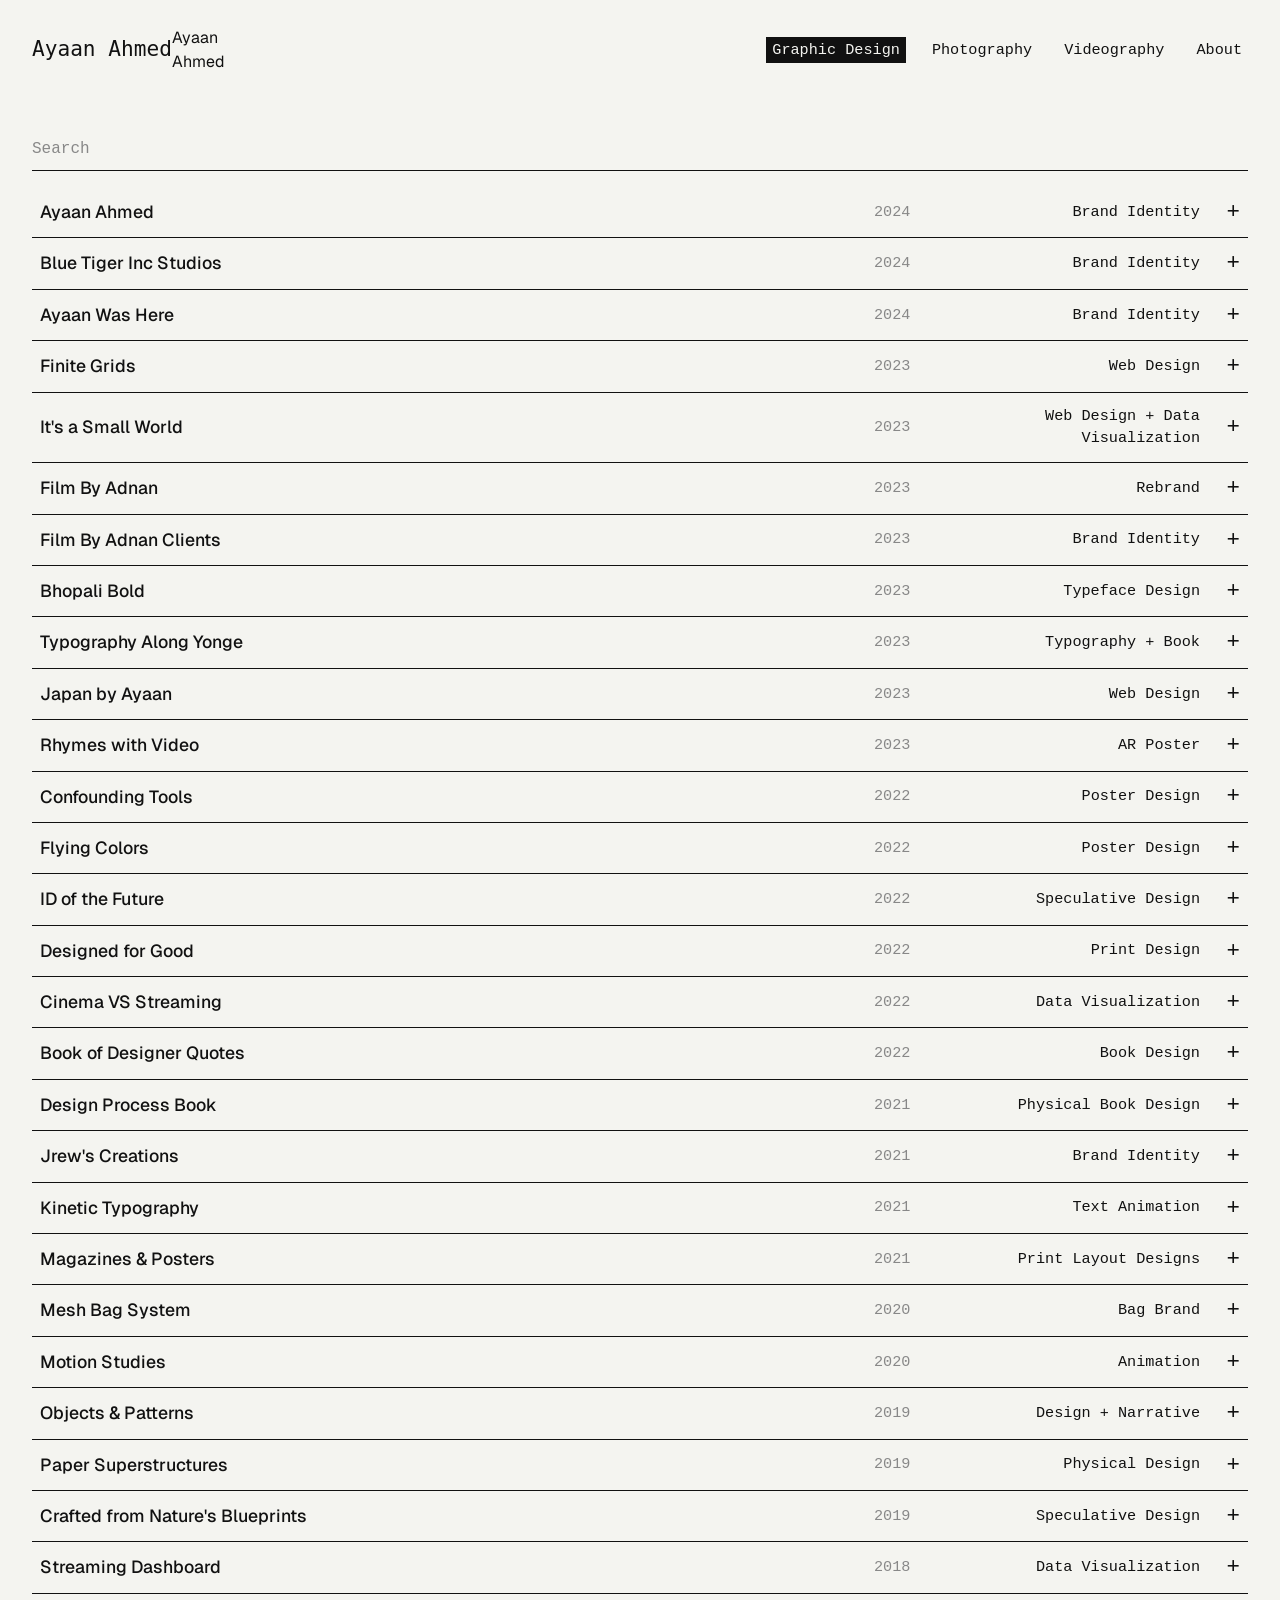
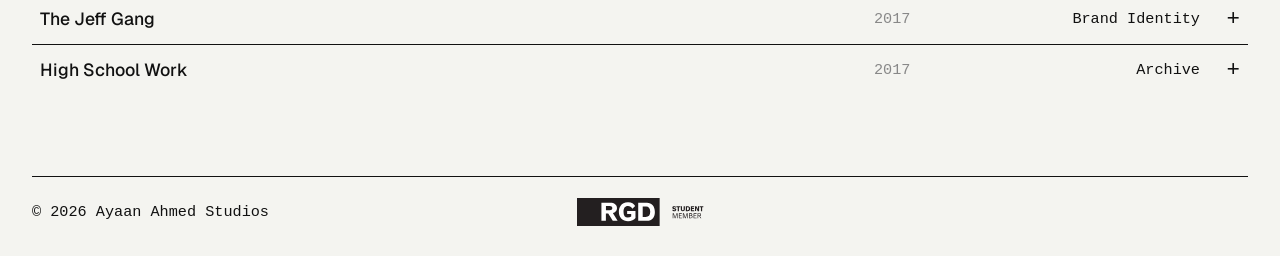
==== commit 3d495a25: "Update index.html" ====
--- a/index.html
+++ b/index.html
@@ -3,7 +3,7 @@
 <head>
     <meta charset="UTF-8">
     <meta name="viewport" content="width=device-width, initial-scale=1.0">
-    <title>Ayaan Ahmed — Graphic Design</title>
+    <title>Ayaan Ahmed / Home</title>
     <link rel="icon" type="image/svg+xml" href="https://res.cloudinary.com/ayaanahmed/image/upload/v1769144180/ayaan-ahmed-logo_pqauyp.svg">
     <link rel="preconnect" href="https://fonts.googleapis.com">
     <link rel="preconnect" href="https://fonts.gstatic.com" crossorigin>
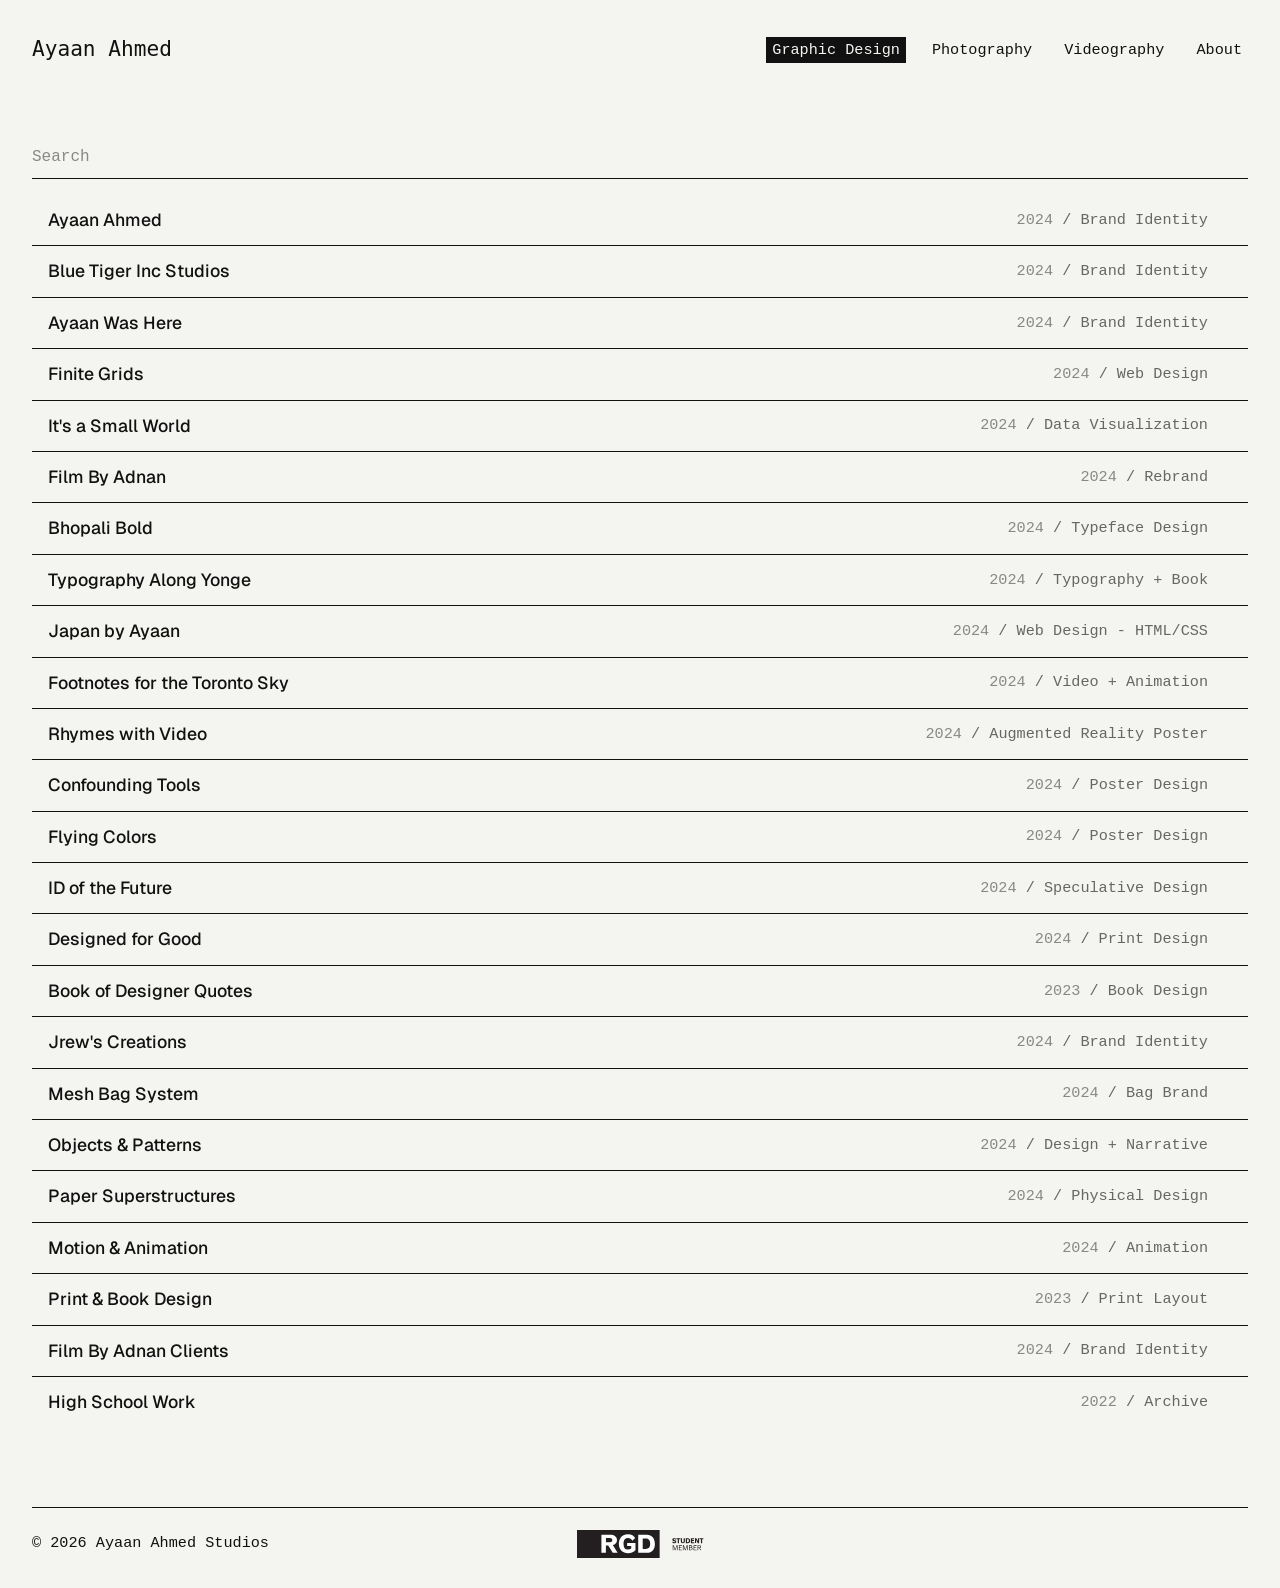
==== commit 145c3958: "Update index.html" ====
--- a/index.html
+++ b/index.html
@@ -3,7 +3,7 @@
 <head>
     <meta charset="UTF-8">
     <meta name="viewport" content="width=device-width, initial-scale=1.0">
-    <title>Ayaan Ahmed / Home</title>
+    <title>Ayaan Ahmed — Graphic Design</title>
     <link rel="icon" type="image/svg+xml" href="https://res.cloudinary.com/ayaanahmed/image/upload/v1769144180/ayaan-ahmed-logo_pqauyp.svg">
     <link rel="preconnect" href="https://fonts.googleapis.com">
     <link rel="preconnect" href="https://fonts.gstatic.com" crossorigin>
@@ -11,21 +11,17 @@
     <link href="https://fonts.googleapis.com/css2?family=Geist+Pixel&display=swap" rel="stylesheet">
     <script src="https://unpkg.com/@phosphor-icons/web"></script>
     <link rel="stylesheet" href="style.css">
-    <!-- Links to shared logic -->
     <script src="script.js" defer></script>
 </head>
 <body>
 
 <header class="site-header">
     <div class="header-content">
-        <div class="identity desktop-logo" id="identity" tabindex="0" role="img" aria-label="Ayaan Ahmed">
+        <!-- Canvas wrapper functions on both Desktop & Mobile -->
+        <div class="identity" id="identity" tabindex="0" role="img" aria-label="Ayaan Ahmed">
             <span class="fallback">Ayaan Ahmed</span>
             <canvas id="cv" aria-hidden="true"></canvas>
         </div>
-        
-        <a href="index.html" class="mobile-logo">
-            <img src="https://res.cloudinary.com/ayaanahmed/image/upload/v1769144180/ayaan-ahmed-logo_pqauyp.svg" alt="Ayaan Ahmed Logo">
-        </a>
     </div>
     
     <nav class="site-nav">
@@ -41,450 +37,514 @@
         <input type="text" id="project-search" placeholder="Search" class="project-search-input">
     </div>
 
+    <!-- Data pulled accurately and combined per TSV logic -->
     <ul class="project-directory" id="directory-list">
         
         <li class="project-item">
             <details>
                 <summary class="project-row">
-                    <span class="col-title">Ayaan Ahmed</span><span class="col-year">2024</span><span class="col-genre">Brand Identity</span>
-                    <img class="hover-preview" src="https://res.cloudinary.com/ayaanahmed/image/upload/v1782403660/Ayaan_Ahmed_Graphic_Design_Portfolio_3_ggabfb.webp" alt="Cover" loading="lazy">
-                </summary>
-                <div class="project-expanded-content">
-                    <div class="project-text">
-                        <p class="project-description">I started developing this brand in the first few days I began learning how to use Illustrator, to reflect my personal identity and the modern, minimal style I often use in my design work. The brand has since been used on projects, videos, assignments and social media.</p>
-                        <p class="project-description">The main logo incorporates multiple concepts and elements, like utilizing the modern Lemon/Milk font, combining the left strokes of the As in my first and last name, and a hidden emoticon within the E and D in my last name.</p>
-                    </div>
-                    <div class="project-gallery">
-                        <img src="https://res.cloudinary.com/ayaanahmed/image/upload/v1782403660/Ayaan_Ahmed_Graphic_Design_Portfolio_3_ggabfb.webp" alt="Image" loading="lazy">
-                    </div>
-                </div>
-            </details>
-        </li>
-        
-        <li class="project-item">
-            <details>
-                <summary class="project-row">
-                    <span class="col-title">Blue Tiger Inc Studios</span><span class="col-year">2024</span><span class="col-genre">Brand Identity</span>
-                    <img class="hover-preview" src="https://res.cloudinary.com/ayaanahmed/image/upload/v1782403661/Ayaan_Ahmed_Graphic_Design_Portfolio_6_qg5shm.webp" alt="Cover" loading="lazy">
-                </summary>
-                <div class="project-expanded-content">
-                    <div class="project-text">
-                        <p class="project-description">In 2017, I started writing a book: half fiction, and half autobiography. Its title became my primary online persona, and my outlet for my creative projects. The main character was me, and it made me the Blue Tiger.</p>
-                        <p class="project-description">Under the brand and persona of Blue Tiger Inc Studios, I created hundreds of videos since its inception, and gained thousands of subscribers on its main outlet on YouTube. The original book is still ongoing in writing.</p>
-                    </div>
-                    <div class="project-gallery">
-                        <img src="https://res.cloudinary.com/ayaanahmed/image/upload/v1782403661/Ayaan_Ahmed_Graphic_Design_Portfolio_6_qg5shm.webp" alt="Image" loading="lazy">
-                    </div>
-                </div>
-            </details>
-        </li>
-        
-        <li class="project-item">
-            <details>
-                <summary class="project-row">
-                    <span class="col-title">Ayaan Was Here</span><span class="col-year">2024</span><span class="col-genre">Brand Identity</span>
-                    <img class="hover-preview" src="https://res.cloudinary.com/ayaanahmed/image/upload/v1782403660/Ayaan_Ahmed_Graphic_Design_Portfolio_4_ak2i6o.webp" alt="Cover" loading="lazy">
-                </summary>
-                <div class="project-expanded-content">
-                    <div class="project-text">
-                        <p class="project-description">Life is a series of events, certain events shine out. I wanted to archive mine, in my own creative way. What resulted was Ayaan Was Here, a digital archive of key accomplishments, dates and moments that show that: I was here.</p>
-                        <p class="project-description">Ayaan Was Here primarily exists as a unified designed system on Instagram with ongoing posts from the key dates across my life and more to come in the future.</p>
-                    </div>
-                    <div class="project-gallery">
-                        <img src="https://res.cloudinary.com/ayaanahmed/image/upload/v1782403660/Ayaan_Ahmed_Graphic_Design_Portfolio_4_ak2i6o.webp" alt="Image" loading="lazy">
-                    </div>
-                </div>
-            </details>
-        </li>
-        
-        <li class="project-item">
-            <details>
-                <summary class="project-row">
-                    <span class="col-title">Finite Grids</span><span class="col-year">2023</span><span class="col-genre">Web Design</span>
-                    <img class="hover-preview" src="https://res.cloudinary.com/ayaanahmed/image/upload/v1782403664/Ayaan_Ahmed_Graphic_Design_Portfolio_15_zoyikw.webp" alt="Cover" loading="lazy">
-                </summary>
-                <div class="project-expanded-content">
-                    <div class="project-text"><p class="project-description">Description pending...</p></div>
-                    <div class="project-gallery"><img src="https://res.cloudinary.com/ayaanahmed/image/upload/v1782403664/Ayaan_Ahmed_Graphic_Design_Portfolio_15_zoyikw.webp" alt="Image" loading="lazy"></div>
-                </div>
-            </details>
-        </li>
-
-        <li class="project-item">
-            <details>
-                <summary class="project-row">
-                    <span class="col-title">It's a Small World</span><span class="col-year">2023</span><span class="col-genre">Web Design + Data Visualization</span>
-                    <img class="hover-preview" src="https://res.cloudinary.com/ayaanahmed/image/upload/v1782403668/Ayaan_Ahmed_Graphic_Design_Portfolio_31_mwws3b.webp" alt="Cover" loading="lazy">
-                </summary>
-                <div class="project-expanded-content">
-                    <div class="project-text"><p class="project-description">Description pending...</p></div>
-                    <div class="project-gallery"><img src="https://res.cloudinary.com/ayaanahmed/image/upload/v1782403668/Ayaan_Ahmed_Graphic_Design_Portfolio_31_mwws3b.webp" alt="Image" loading="lazy"></div>
-                </div>
-            </details>
-        </li>
-
-        <li class="project-item">
-            <details>
-                <summary class="project-row">
-                    <span class="col-title">Film By Adnan</span><span class="col-year">2023</span><span class="col-genre">Rebrand</span>
-                    <img class="hover-preview" src="https://res.cloudinary.com/ayaanahmed/image/upload/v1782403663/Ayaan_Ahmed_Graphic_Design_Portfolio_14_phg21l.webp" alt="Cover" loading="lazy">
-                </summary>
-                <div class="project-expanded-content">
-                    <div class="project-text">
-                        <p class="project-description">As a brand-development intern at the Toronto-based video strategy agency Film By Adnan, I helped revamp their identity to a more modern and professional brand to reflect their increasing scale and growth.</p>
-                        <p class="project-description">The resulting brand identity, inspired by the previous logo, and curated for specific use cases like social media marketing is used throughout the company’s workflow now: On all their social platforms, their website, as well as all documentation.</p>
-                    </div>
-                    <div class="project-gallery">
-                        <img src="https://res.cloudinary.com/ayaanahmed/image/upload/v1782403663/Ayaan_Ahmed_Graphic_Design_Portfolio_14_phg21l.webp" alt="Image" loading="lazy">
-                    </div>
-                </div>
-            </details>
-        </li>
-
-        <li class="project-item">
-            <details>
-                <summary class="project-row">
-                    <span class="col-title">Film By Adnan Clients</span><span class="col-year">2023</span><span class="col-genre">Brand Identity</span>
-                    <img class="hover-preview" src="https://res.cloudinary.com/ayaanahmed/image/upload/v1782403670/Ayaan_Ahmed_Graphic_Design_Portfolio_33_ojtibt.webp" alt="Cover" loading="lazy">
-                </summary>
-                <div class="project-expanded-content">
-                    <div class="project-text">
-                        <p class="project-description">A collection of identities, assets, and poster designs developed for clients and sub-brands operating under the Film By Adnan banner.</p>
-                        <p class="project-description"><strong>The Backyard Boys:</strong> A robust, bold series logo designed for an ongoing production, focusing on playful typography and character integration.</p>
-                        <p class="project-description"><strong>Ambassador's Secret Sauce:</strong> Created for a limited-run web series where Ambassador AI collaborated with multiple restaurants. The ‘Secret Sauce’ logomark was selected and utilized across their Instagram reels.</p>
-                        <p class="project-description"><strong>Jerome's Favorite Spots:</strong> Clean, localized branding marks designed to highlight specific geographic and lifestyle series content.</p>
-                    </div>
-                    <div class="project-gallery">
-                        <img src="https://res.cloudinary.com/ayaanahmed/image/upload/v1782403670/Ayaan_Ahmed_Graphic_Design_Portfolio_33_ojtibt.webp" alt="Backyard Boys" loading="lazy">
-                        <img src="https://res.cloudinary.com/ayaanahmed/image/upload/v1782403660/Ayaan_Ahmed_Graphic_Design_Portfolio_1_y9hoke.webp" alt="Secret Sauce" loading="lazy">
-                        <img src="https://res.cloudinary.com/ayaanahmed/image/upload/v1782403665/Ayaan_Ahmed_Graphic_Design_Portfolio_21_blc3i3.webp" alt="Jerome's Spots" loading="lazy">
-                    </div>
-                </div>
-            </details>
-        </li>
-
-        <li class="project-item">
-            <details>
-                <summary class="project-row">
-                    <span class="col-title">Bhopali Bold</span><span class="col-year">2023</span><span class="col-genre">Typeface Design</span>
-                    <img class="hover-preview" src="https://res.cloudinary.com/ayaanahmed/image/upload/v1782403660/Ayaan_Ahmed_Graphic_Design_Portfolio_5_vyzlsn.webp" alt="Cover" loading="lazy">
-                </summary>
-                <div class="project-expanded-content">
-                    <div class="project-text"><p class="project-description">Description pending...</p></div>
-                    <div class="project-gallery"><img src="https://res.cloudinary.com/ayaanahmed/image/upload/v1782403660/Ayaan_Ahmed_Graphic_Design_Portfolio_5_vyzlsn.webp" alt="Image" loading="lazy"></div>
-                </div>
-            </details>
-        </li>
-
-        <li class="project-item">
-            <details>
-                <summary class="project-row">
-                    <span class="col-title">Typography Along Yonge</span><span class="col-year">2023</span><span class="col-genre">Typography + Book</span>
-                    <img class="hover-preview" src="https://res.cloudinary.com/ayaanahmed/image/upload/v1782403670/Ayaan_Ahmed_Graphic_Design_Portfolio_36_ehmntk.webp" alt="Cover" loading="lazy">
-                </summary>
-                <div class="project-expanded-content">
-                    <div class="project-text"><p class="project-description">Description pending...</p></div>
-                    <div class="project-gallery"><img src="https://res.cloudinary.com/ayaanahmed/image/upload/v1782403670/Ayaan_Ahmed_Graphic_Design_Portfolio_36_ehmntk.webp" alt="Image" loading="lazy"></div>
-                </div>
-            </details>
-        </li>
-
-        <li class="project-item">
-            <details>
-                <summary class="project-row">
-                    <span class="col-title">Japan by Ayaan</span><span class="col-year">2023</span><span class="col-genre">Web Design</span>
-                    <img class="hover-preview" src="https://res.cloudinary.com/ayaanahmed/image/upload/v1782403665/Ayaan_Ahmed_Graphic_Design_Portfolio_20_jdrtd1.webp" alt="Cover" loading="lazy">
-                </summary>
-                <div class="project-expanded-content">
-                    <div class="project-text"><p class="project-description">Description pending...</p></div>
-                    <div class="project-gallery"><img src="https://res.cloudinary.com/ayaanahmed/image/upload/v1782403665/Ayaan_Ahmed_Graphic_Design_Portfolio_20_jdrtd1.webp" alt="Image" loading="lazy"></div>
-                </div>
-            </details>
-        </li>
-
-        <li class="project-item">
-            <details>
-                <summary class="project-row">
-                    <span class="col-title">Rhymes with Video</span><span class="col-year">2023</span><span class="col-genre">AR Poster</span>
-                    <img class="hover-preview" src="https://res.cloudinary.com/ayaanahmed/image/upload/v1782403667/Ayaan_Ahmed_Graphic_Design_Portfolio_29_qwjtdw.webp" alt="Cover" loading="lazy">
-                </summary>
-                <div class="project-expanded-content">
-                    <div class="project-text"><p class="project-description">Description pending...</p></div>
-                    <div class="project-gallery"><img src="https://res.cloudinary.com/ayaanahmed/image/upload/v1782403667/Ayaan_Ahmed_Graphic_Design_Portfolio_29_qwjtdw.webp" alt="Image" loading="lazy"></div>
-                </div>
-            </details>
-        </li>
-
-        <li class="project-item">
-            <details>
-                <summary class="project-row">
-                    <span class="col-title">Confounding Tools</span><span class="col-year">2022</span><span class="col-genre">Poster Design</span>
-                    <img class="hover-preview" src="https://res.cloudinary.com/ayaanahmed/image/upload/v1782403663/Ayaan_Ahmed_Graphic_Design_Portfolio_9_dy4f0p.webp" alt="Cover" loading="lazy">
-                </summary>
-                <div class="project-expanded-content">
-                    <div class="project-text">
-                        <p class="project-description">As the first assignment for a second-year Graphic Design class, I was tasked with developing a cohesive, well designed poster WITHOUT the usage of any design-specific software, which spiralled into an in-depth production of variations across multiple platforms.</p>
-                        <p class="project-description">The final poster came about from the usage of multiple of my own photographs, using the video editing software Final Cut Pro as the main canvas instead of design software, and some additional touch up on some assets with Krita.</p>
-                    </div>
-                    <div class="project-gallery">
-                        <img src="https://res.cloudinary.com/ayaanahmed/image/upload/v1782403663/Ayaan_Ahmed_Graphic_Design_Portfolio_9_dy4f0p.webp" alt="Image" loading="lazy">
-                    </div>
-                </div>
-            </details>
-        </li>
-
-        <li class="project-item">
-            <details>
-                <summary class="project-row">
-                    <span class="col-title">Flying Colors</span><span class="col-year">2022</span><span class="col-genre">Poster Design</span>
-                    <img class="hover-preview" src="https://res.cloudinary.com/ayaanahmed/image/upload/v1782403664/Ayaan_Ahmed_Graphic_Design_Portfolio_16_ktgxf7.webp" alt="Cover" loading="lazy">
-                </summary>
-                <div class="project-expanded-content">
-                    <div class="project-text">
-                        <p class="project-description">Flying Colors is a research-backed poster for a fictional exhibition about the design of airplane liveries. The poster development underwent about a month of peer research, enhancement and development, and printing.</p>
-                        <p class="project-description">The final poster is a thoroughly thought-out poster utilizing some of the many images compiled for the project along with typography and colors tested multiple times for printing until finalized to this version.</p>
-                    </div>
-                    <div class="project-gallery">
-                        <img src="https://res.cloudinary.com/ayaanahmed/image/upload/v1782403664/Ayaan_Ahmed_Graphic_Design_Portfolio_16_ktgxf7.webp" alt="Image" loading="lazy">
-                    </div>
-                </div>
-            </details>
-        </li>
-
-        <li class="project-item">
-            <details>
-                <summary class="project-row">
-                    <span class="col-title">ID of the Future</span><span class="col-year">2022</span><span class="col-genre">Speculative Design</span>
-                    <img class="hover-preview" src="https://res.cloudinary.com/ayaanahmed/image/upload/v1782403665/Ayaan_Ahmed_Graphic_Design_Portfolio_19_jct49w.webp" alt="Cover" loading="lazy">
-                </summary>
-                <div class="project-expanded-content">
-                    <div class="project-text"><p class="project-description">Description pending...</p></div>
-                    <div class="project-gallery"><img src="https://res.cloudinary.com/ayaanahmed/image/upload/v1782403665/Ayaan_Ahmed_Graphic_Design_Portfolio_19_jct49w.webp" alt="Image" loading="lazy"></div>
-                </div>
-            </details>
-        </li>
-
-        <li class="project-item">
-            <details>
-                <summary class="project-row">
-                    <span class="col-title">Designed for Good</span><span class="col-year">2022</span><span class="col-genre">Print Design</span>
-                    <img class="hover-preview" src="https://res.cloudinary.com/ayaanahmed/image/upload/v1782403663/Ayaan_Ahmed_Graphic_Design_Portfolio_13_mazzyu.webp" alt="Cover" loading="lazy">
-                </summary>
-                <div class="project-expanded-content">
-                    <div class="project-text">
-                        <p class="project-description">Designed for Good is a small collection of print design elements based on a research question I posed about the effectiveness of accessible design to individuals with visual impairments, specifically fonts designed for visual accessibility.</p>
-                        <p class="project-description">The collection is a group of two postcards and a brochure, purposely designed without completion in mind, as more revolved around the process of finding a research topic to develop design from.</p>
-                    </div>
-                    <div class="project-gallery">
-                        <img src="https://res.cloudinary.com/ayaanahmed/image/upload/v1782403663/Ayaan_Ahmed_Graphic_Design_Portfolio_13_mazzyu.webp" alt="Image" loading="lazy">
-                    </div>
-                </div>
-            </details>
-        </li>
-
-        <li class="project-item">
-            <details>
-                <summary class="project-row">
-                    <span class="col-title">Cinema VS Streaming</span><span class="col-year">2022</span><span class="col-genre">Data Visualization</span>
-                    <img class="hover-preview" src="https://res.cloudinary.com/ayaanahmed/image/upload/v1782403662/Ayaan_Ahmed_Graphic_Design_Portfolio_8_eat5nd.webp" alt="Cover" loading="lazy">
-                </summary>
-                <div class="project-expanded-content">
-                    <div class="project-text">
-                        <p class="project-description">As the final assignment for a third-year Graphic Design class revolving around Data Visualization, I took the topic I had been building up in prior assignments to create an informative data-driven video deciphering the growing battle between Streaming Services and the Cinema industry.</p>
-                        <p class="project-description">I created the final video along with my filming partner Phi Nguyen across multiple days in many interesting locations, and we used our filming skills, data visualizations with animations and my editing to create our final video: Cinema VS Streaming.</p>
-                    </div>
-                    <div class="project-gallery">
-                        <img src="https://res.cloudinary.com/ayaanahmed/image/upload/v1782403662/Ayaan_Ahmed_Graphic_Design_Portfolio_8_eat5nd.webp" alt="Image" loading="lazy">
-                    </div>
-                </div>
-            </details>
-        </li>
-
-        <li class="project-item">
-            <details>
-                <summary class="project-row">
-                    <span class="col-title">Book of Designer Quotes</span><span class="col-year">2022</span><span class="col-genre">Book Design</span>
-                    <img class="hover-preview" src="https://res.cloudinary.com/ayaanahmed/image/upload/v1782403663/Ayaan_Ahmed_Graphic_Design_Portfolio_7_u5hudc.webp" alt="Cover" loading="lazy">
-                </summary>
-                <div class="project-expanded-content">
-                    <div class="project-text">
-                        <p class="project-description">As the final assignment for one of my first-year Typography classes, I was tasked with designing a book using quotes from designers and their descriptions in a comprehensive, well-designed, typographically-sound book layout.</p>
-                        <p class="project-description">The final book designed on InDesign, became an array of colors, varying typographic elements, multiple iterations of process and printed for display.</p>
-                    </div>
-                    <div class="project-gallery">
-                        <img src="https://res.cloudinary.com/ayaanahmed/image/upload/v1782403663/Ayaan_Ahmed_Graphic_Design_Portfolio_7_u5hudc.webp" alt="Image" loading="lazy">
-                    </div>
-                </div>
-            </details>
-        </li>
-
-        <li class="project-item">
-            <details>
-                <summary class="project-row">
-                    <span class="col-title">Design Process Book</span><span class="col-year">2021</span><span class="col-genre">Physical Book Design</span>
-                    <img class="hover-preview" src="https://res.cloudinary.com/ayaanahmed/image/upload/v1782403663/Ayaan_Ahmed_Graphic_Design_Portfolio_12_ezq4jv.webp" alt="Cover" loading="lazy">
-                </summary>
-                <div class="project-expanded-content">
-                    <div class="project-text">
-                        <p class="project-description">As the final assignment for a first-year design process class, I was tasked with designing a book with the narrative choice of my experience with all the assignments within the two design process classes I had taken up till that point. The catch being the book had to be designed physically on printed and hand-drawn paper rather than any design software.</p>
-                        <p class="project-description">The final book was made up of collaging, printing hundreds of words, letters and paragraphs, finding images from old assignments, creating a narrative chapter setup describing my frustrations across the assignments and finally compiled, scanned and printed in a final form.</p>
-                    </div>
-                    <div class="project-gallery">
-                        <img src="https://res.cloudinary.com/ayaanahmed/image/upload/v1782403663/Ayaan_Ahmed_Graphic_Design_Portfolio_12_ezq4jv.webp" alt="Image" loading="lazy">
-                    </div>
-                </div>
-            </details>
-        </li>
-
-        <li class="project-item">
-            <details>
-                <summary class="project-row">
-                    <span class="col-title">Jrew's Creations</span><span class="col-year">2021</span><span class="col-genre">Brand Identity</span>
-                    <img class="hover-preview" src="https://res.cloudinary.com/ayaanahmed/image/upload/v1782403665/Ayaan_Ahmed_Graphic_Design_Portfolio_22_igqt4v.webp" alt="Cover" loading="lazy">
-                </summary>
-                <div class="project-expanded-content">
-                    <div class="project-text"><p class="project-description">Description pending...</p></div>
-                    <div class="project-gallery"><img src="https://res.cloudinary.com/ayaanahmed/image/upload/v1782403665/Ayaan_Ahmed_Graphic_Design_Portfolio_22_igqt4v.webp" alt="Image" loading="lazy"></div>
-                </div>
-            </details>
-        </li>
-
-        <li class="project-item">
-            <details>
-                <summary class="project-row">
-                    <span class="col-title">Kinetic Typography</span><span class="col-year">2021</span><span class="col-genre">Text Animation</span>
-                    <img class="hover-preview" src="https://res.cloudinary.com/ayaanahmed/image/upload/v1782403666/Ayaan_Ahmed_Graphic_Design_Portfolio_23_stcjv9.webp" alt="Cover" loading="lazy">
-                </summary>
-                <div class="project-expanded-content">
-                    <div class="project-text"><p class="project-description">Description pending...</p></div>
-                    <div class="project-gallery"><img src="https://res.cloudinary.com/ayaanahmed/image/upload/v1782403666/Ayaan_Ahmed_Graphic_Design_Portfolio_23_stcjv9.webp" alt="Image" loading="lazy"></div>
-                </div>
-            </details>
-        </li>
-
-        <li class="project-item">
-            <details>
-                <summary class="project-row">
-                    <span class="col-title">Magazines & Posters</span><span class="col-year">2021</span><span class="col-genre">Print Layout Designs</span>
-                    <img class="hover-preview" src="https://res.cloudinary.com/ayaanahmed/image/upload/v1782403666/Ayaan_Ahmed_Graphic_Design_Portfolio_24_q6xrjo.webp" alt="Cover" loading="lazy">
-                </summary>
-                <div class="project-expanded-content">
-                    <div class="project-text"><p class="project-description">Description pending...</p></div>
-                    <div class="project-gallery"><img src="https://res.cloudinary.com/ayaanahmed/image/upload/v1782403666/Ayaan_Ahmed_Graphic_Design_Portfolio_24_q6xrjo.webp" alt="Image" loading="lazy"></div>
-                </div>
-            </details>
-        </li>
-
-        <li class="project-item">
-            <details>
-                <summary class="project-row">
-                    <span class="col-title">Mesh Bag System</span><span class="col-year">2020</span><span class="col-genre">Bag Brand</span>
-                    <img class="hover-preview" src="https://res.cloudinary.com/ayaanahmed/image/upload/v1782403666/Ayaan_Ahmed_Graphic_Design_Portfolio_25_m3icfs.webp" alt="Cover" loading="lazy">
-                </summary>
-                <div class="project-expanded-content">
-                    <div class="project-text"><p class="project-description">Description pending...</p></div>
-                    <div class="project-gallery"><img src="https://res.cloudinary.com/ayaanahmed/image/upload/v1782403666/Ayaan_Ahmed_Graphic_Design_Portfolio_25_m3icfs.webp" alt="Image" loading="lazy"></div>
-                </div>
-            </details>
-        </li>
-
-        <li class="project-item">
-            <details>
-                <summary class="project-row">
-                    <span class="col-title">Motion Studies</span><span class="col-year">2020</span><span class="col-genre">Animation</span>
-                    <img class="hover-preview" src="https://res.cloudinary.com/ayaanahmed/image/upload/v1782403668/Ayaan_Ahmed_Graphic_Design_Portfolio_26_knvm9l.webp" alt="Cover" loading="lazy">
-                </summary>
-                <div class="project-expanded-content">
-                    <div class="project-text"><p class="project-description">Description pending...</p></div>
-                    <div class="project-gallery"><img src="https://res.cloudinary.com/ayaanahmed/image/upload/v1782403668/Ayaan_Ahmed_Graphic_Design_Portfolio_26_knvm9l.webp" alt="Image" loading="lazy"></div>
-                </div>
-            </details>
-        </li>
-
-        <li class="project-item">
-            <details>
-                <summary class="project-row">
-                    <span class="col-title">Objects & Patterns</span><span class="col-year">2019</span><span class="col-genre">Design + Narrative</span>
-                    <img class="hover-preview" src="https://res.cloudinary.com/ayaanahmed/image/upload/v1782403668/Ayaan_Ahmed_Graphic_Design_Portfolio_27_rwbvpt.webp" alt="Cover" loading="lazy">
-                </summary>
-                <div class="project-expanded-content">
-                    <div class="project-text"><p class="project-description">Description pending...</p></div>
-                    <div class="project-gallery"><img src="https://res.cloudinary.com/ayaanahmed/image/upload/v1782403668/Ayaan_Ahmed_Graphic_Design_Portfolio_27_rwbvpt.webp" alt="Image" loading="lazy"></div>
-                </div>
-            </details>
-        </li>
-
-        <li class="project-item">
-            <details>
-                <summary class="project-row">
-                    <span class="col-title">Paper Superstructures</span><span class="col-year">2019</span><span class="col-genre">Physical Design</span>
-                    <img class="hover-preview" src="https://res.cloudinary.com/ayaanahmed/image/upload/v1782403667/Ayaan_Ahmed_Graphic_Design_Portfolio_28_tejjkh.webp" alt="Cover" loading="lazy">
-                </summary>
-                <div class="project-expanded-content">
-                    <div class="project-text"><p class="project-description">Description pending...</p></div>
-                    <div class="project-gallery"><img src="https://res.cloudinary.com/ayaanahmed/image/upload/v1782403667/Ayaan_Ahmed_Graphic_Design_Portfolio_28_tejjkh.webp" alt="Image" loading="lazy"></div>
-                </div>
-            </details>
-        </li>
-
-        <li class="project-item">
-            <details>
-                <summary class="project-row">
-                    <span class="col-title">Crafted from Nature's Blueprints</span><span class="col-year">2019</span><span class="col-genre">Speculative Design</span>
-                    <img class="hover-preview" src="https://res.cloudinary.com/ayaanahmed/image/upload/v1782403662/Ayaan_Ahmed_Graphic_Design_Portfolio_10_twbvsk.webp" alt="Cover" loading="lazy">
-                </summary>
-                <div class="project-expanded-content">
-                    <div class="project-text">
-                        <p class="project-description">Through the development of a semester-long study in Contemporary Design Theories and Practices, I created a thought-provoking study in the duality of everyday objects and how the slight development between them affects more than we realize.</p>
-                        <p class="project-description">The project became a weekly dive into a specific object through theoretical lenses, deeper analysis using research and taught topics, as well as some enhanced perception through the use of Artificial Intelligence.</p>
-                    </div>
-                    <div class="project-gallery">
-                        <img src="https://res.cloudinary.com/ayaanahmed/image/upload/v1782403662/Ayaan_Ahmed_Graphic_Design_Portfolio_10_twbvsk.webp" alt="Image" loading="lazy">
-                    </div>
-                </div>
-            </details>
-        </li>
-
-        <li class="project-item">
-            <details>
-                <summary class="project-row">
-                    <span class="col-title">Streaming Dashboard</span><span class="col-year">2018</span><span class="col-genre">Data Visualization</span>
-                    <img class="hover-preview" src="https://res.cloudinary.com/ayaanahmed/image/upload/v1782403668/Ayaan_Ahmed_Graphic_Design_Portfolio_32_c787z5.webp" alt="Cover" loading="lazy">
-                </summary>
-                <div class="project-expanded-content">
-                    <div class="project-text"><p class="project-description">Description pending...</p></div>
-                    <div class="project-gallery"><img src="https://res.cloudinary.com/ayaanahmed/image/upload/v1782403668/Ayaan_Ahmed_Graphic_Design_Portfolio_32_c787z5.webp" alt="Image" loading="lazy"></div>
-                </div>
-            </details>
-        </li>
-
-        <li class="project-item">
-            <details>
-                <summary class="project-row">
-                    <span class="col-title">The Jeff Gang</span><span class="col-year">2017</span><span class="col-genre">Brand Identity</span>
-                    <img class="hover-preview" src="https://res.cloudinary.com/ayaanahmed/image/upload/v1782403668/Ayaan_Ahmed_Graphic_Design_Portfolio_34_rk5ujq.webp" alt="Cover" loading="lazy">
-                </summary>
-                <div class="project-expanded-content">
-                    <div class="project-text"><p class="project-description">Description pending...</p></div>
-                    <div class="project-gallery"><img src="https://res.cloudinary.com/ayaanahmed/image/upload/v1782403668/Ayaan_Ahmed_Graphic_Design_Portfolio_34_rk5ujq.webp" alt="Image" loading="lazy"></div>
-                </div>
-            </details>
-        </li>
-
-        <li class="project-item">
-            <details>
-                <summary class="project-row">
-                    <span class="col-title">High School Work</span><span class="col-year">2017</span><span class="col-genre">Archive</span>
-                    <img class="hover-preview" src="https://res.cloudinary.com/ayaanahmed/image/upload/v1782403664/Ayaan_Ahmed_Graphic_Design_Portfolio_18_l9mweq.webp" alt="Cover" loading="lazy">
-                </summary>
-                <div class="project-expanded-content">
-                    <div class="project-text">
-                        <p class="project-description">A collection of early foundational design work completed during high school, showcasing explorations in layout and identity.</p>
-                        <p class="project-description"><strong>Scholars' Blockbusters:</strong> An event identity designed for a school-wide film festival, focusing on bold typographic arrangements.</p>
-                    </div>
-                    <div class="project-gallery">
-                        <img src="https://res.cloudinary.com/ayaanahmed/image/upload/v1782403664/Ayaan_Ahmed_Graphic_Design_Portfolio_18_l9mweq.webp" alt="Image" loading="lazy">
-                        <img src="https://res.cloudinary.com/ayaanahmed/image/upload/v1782403667/Ayaan_Ahmed_Graphic_Design_Portfolio_30_p6qbgi.webp" alt="Image" loading="lazy">
+                    <img class="mobile-thumb" src="https://res.cloudinary.com/ayaanahmed/image/upload/v1782403660/Ayaan_Ahmed_Graphic_Design_Portfolio_3_ggabfb.webp" alt="Ayaan Ahmed Thumbnail" loading="lazy">
+                    <div class="row-info">
+                        <span class="col-title">Ayaan Ahmed</span>
+                        <span class="col-meta"><span class="meta-year">2024</span> / Brand Identity</span>
+                    </div>
+                    <img class="hover-preview" src="https://res.cloudinary.com/ayaanahmed/image/upload/v1782403660/Ayaan_Ahmed_Graphic_Design_Portfolio_3_ggabfb.webp" alt="Ayaan Ahmed Cover" loading="lazy">
+                    <div class="accordion-icon"></div>
+                </summary>
+                <div class="project-expanded-content">
+                    <div class="project-text">
+                        <p class="project-description">I started developing this brand in the first few days I began learning how to use Illustrator, to reflect my personal identity and the modern, minimal style I often use in my design work. The brand has since been used on projects, videos, assignments and social media.</p><p class="project-description">The main logo incorporates multiple concepts and elements, like utilizing the modern Lemon/Milk font, combining the left strokes of the As in my first and last name, and a hidden emoticon within the E and D in my last name.</p>
+                    </div>
+                    <div class="project-gallery">
+                        <img src="https://res.cloudinary.com/ayaanahmed/image/upload/v1782403660/Ayaan_Ahmed_Graphic_Design_Portfolio_3_ggabfb.webp" alt="Ayaan Ahmed" loading="lazy">
+                    </div>
+                </div>
+            </details>
+        </li>
+        <li class="project-item">
+            <details>
+                <summary class="project-row">
+                    <img class="mobile-thumb" src="https://res.cloudinary.com/ayaanahmed/image/upload/v1782403661/Ayaan_Ahmed_Graphic_Design_Portfolio_6_qg5shm.webp" alt="Blue Tiger Inc Studios Thumbnail" loading="lazy">
+                    <div class="row-info">
+                        <span class="col-title">Blue Tiger Inc Studios</span>
+                        <span class="col-meta"><span class="meta-year">2024</span> / Brand Identity</span>
+                    </div>
+                    <img class="hover-preview" src="https://res.cloudinary.com/ayaanahmed/image/upload/v1782403661/Ayaan_Ahmed_Graphic_Design_Portfolio_6_qg5shm.webp" alt="Blue Tiger Inc Studios Cover" loading="lazy">
+                    <div class="accordion-icon"></div>
+                </summary>
+                <div class="project-expanded-content">
+                    <div class="project-text">
+                        <p class="project-description">In 2017, I started writing a book: half fiction, and half autobiography. Its title became my primary online persona, and my outlet for my creative projects. The main character was me, and it made me the Blue Tiger.</p><p class="project-description">Under the brand and persona of Blue Tiger Inc Studios, I created hundreds of videos since its inception, and gained thousands of subscribers on its main outlet on YouTube. The original book is still ongoing in writing.</p>
+                    </div>
+                    <div class="project-gallery">
+                        <img src="https://res.cloudinary.com/ayaanahmed/image/upload/v1782403661/Ayaan_Ahmed_Graphic_Design_Portfolio_6_qg5shm.webp" alt="Blue Tiger Inc Studios" loading="lazy">
+                    </div>
+                </div>
+            </details>
+        </li>
+        <li class="project-item">
+            <details>
+                <summary class="project-row">
+                    <img class="mobile-thumb" src="https://res.cloudinary.com/ayaanahmed/image/upload/v1782403660/Ayaan_Ahmed_Graphic_Design_Portfolio_4_ak2i6o.webp" alt="Ayaan Was Here Thumbnail" loading="lazy">
+                    <div class="row-info">
+                        <span class="col-title">Ayaan Was Here</span>
+                        <span class="col-meta"><span class="meta-year">2024</span> / Brand Identity</span>
+                    </div>
+                    <img class="hover-preview" src="https://res.cloudinary.com/ayaanahmed/image/upload/v1782403660/Ayaan_Ahmed_Graphic_Design_Portfolio_4_ak2i6o.webp" alt="Ayaan Was Here Cover" loading="lazy">
+                    <div class="accordion-icon"></div>
+                </summary>
+                <div class="project-expanded-content">
+                    <div class="project-text">
+                        <p class="project-description">Life is a series of events, certain events shine out. I wanted to archive mine, in my own creative way. What resulted was Ayaan Was Here, a digital archive of key accomplishments, dates and moments that show that: I was here.</p><p class="project-description">Ayaan Was Here primarily exists as a unified designed system on Instagram with ongoing posts from the key dates across my life and more to come in the future.</p>
+                    </div>
+                    <div class="project-gallery">
+                        <img src="https://res.cloudinary.com/ayaanahmed/image/upload/v1782403660/Ayaan_Ahmed_Graphic_Design_Portfolio_4_ak2i6o.webp" alt="Ayaan Was Here" loading="lazy">
+                    </div>
+                </div>
+            </details>
+        </li>
+        <li class="project-item">
+            <details>
+                <summary class="project-row">
+                    <img class="mobile-thumb" src="https://res.cloudinary.com/ayaanahmed/image/upload/v1782403664/Ayaan_Ahmed_Graphic_Design_Portfolio_15_zoyikw.webp" alt="Finite Grids Thumbnail" loading="lazy">
+                    <div class="row-info">
+                        <span class="col-title">Finite Grids</span>
+                        <span class="col-meta"><span class="meta-year">2024</span> / Web Design</span>
+                    </div>
+                    <img class="hover-preview" src="https://res.cloudinary.com/ayaanahmed/image/upload/v1782403664/Ayaan_Ahmed_Graphic_Design_Portfolio_15_zoyikw.webp" alt="Finite Grids Cover" loading="lazy">
+                    <div class="accordion-icon"></div>
+                </summary>
+                <div class="project-expanded-content">
+                    <div class="project-text">
+                        <p class="project-description">Description pending...</p>
+                    </div>
+                    <div class="project-gallery">
+                        <img src="https://res.cloudinary.com/ayaanahmed/image/upload/v1782403664/Ayaan_Ahmed_Graphic_Design_Portfolio_15_zoyikw.webp" alt="Finite Grids" loading="lazy">
+                    </div>
+                </div>
+            </details>
+        </li>
+        <li class="project-item">
+            <details>
+                <summary class="project-row">
+                    <img class="mobile-thumb" src="https://res.cloudinary.com/ayaanahmed/image/upload/v1782403668/Ayaan_Ahmed_Graphic_Design_Portfolio_31_mwws3b.webp" alt="It's a Small World Thumbnail" loading="lazy">
+                    <div class="row-info">
+                        <span class="col-title">It's a Small World</span>
+                        <span class="col-meta"><span class="meta-year">2024</span> / Data Visualization</span>
+                    </div>
+                    <img class="hover-preview" src="https://res.cloudinary.com/ayaanahmed/image/upload/v1782403668/Ayaan_Ahmed_Graphic_Design_Portfolio_31_mwws3b.webp" alt="It's a Small World Cover" loading="lazy">
+                    <div class="accordion-icon"></div>
+                </summary>
+                <div class="project-expanded-content">
+                    <div class="project-text">
+                        <p class="project-description">Description pending...</p>
+                    </div>
+                    <div class="project-gallery">
+                        <img src="https://res.cloudinary.com/ayaanahmed/image/upload/v1782403668/Ayaan_Ahmed_Graphic_Design_Portfolio_31_mwws3b.webp" alt="It's a Small World" loading="lazy">
+                    </div>
+                </div>
+            </details>
+        </li>
+        <li class="project-item">
+            <details>
+                <summary class="project-row">
+                    <img class="mobile-thumb" src="https://res.cloudinary.com/ayaanahmed/image/upload/v1782403663/Ayaan_Ahmed_Graphic_Design_Portfolio_14_phg21l.webp" alt="Film By Adnan Thumbnail" loading="lazy">
+                    <div class="row-info">
+                        <span class="col-title">Film By Adnan</span>
+                        <span class="col-meta"><span class="meta-year">2024</span> / Rebrand</span>
+                    </div>
+                    <img class="hover-preview" src="https://res.cloudinary.com/ayaanahmed/image/upload/v1782403663/Ayaan_Ahmed_Graphic_Design_Portfolio_14_phg21l.webp" alt="Film By Adnan Cover" loading="lazy">
+                    <div class="accordion-icon"></div>
+                </summary>
+                <div class="project-expanded-content">
+                    <div class="project-text">
+                        <p class="project-description">As a brand-development intern at the Toronto-based video strategy agency Film By Adnan, I helped revamp their identity to a more modern and professional brand to reflect their increasing scale and growth.</p><p class="project-description">The resulting brand identity, inspired by the previous logo, and curated for specific use cases like social media marketing is used throughout the company’s workflow now: On all their social platforms, their website, as well as all documentation.</p>
+                    </div>
+                    <div class="project-gallery">
+                        <img src="https://res.cloudinary.com/ayaanahmed/image/upload/v1782403663/Ayaan_Ahmed_Graphic_Design_Portfolio_14_phg21l.webp" alt="Film By Adnan" loading="lazy">
+                    </div>
+                </div>
+            </details>
+        </li>
+        <li class="project-item">
+            <details>
+                <summary class="project-row">
+                    <img class="mobile-thumb" src="https://res.cloudinary.com/ayaanahmed/image/upload/v1782403660/Ayaan_Ahmed_Graphic_Design_Portfolio_5_vyzlsn.webp" alt="Bhopali Bold Thumbnail" loading="lazy">
+                    <div class="row-info">
+                        <span class="col-title">Bhopali Bold</span>
+                        <span class="col-meta"><span class="meta-year">2024</span> / Typeface Design</span>
+                    </div>
+                    <img class="hover-preview" src="https://res.cloudinary.com/ayaanahmed/image/upload/v1782403660/Ayaan_Ahmed_Graphic_Design_Portfolio_5_vyzlsn.webp" alt="Bhopali Bold Cover" loading="lazy">
+                    <div class="accordion-icon"></div>
+                </summary>
+                <div class="project-expanded-content">
+                    <div class="project-text">
+                        <p class="project-description">Description pending...</p>
+                    </div>
+                    <div class="project-gallery">
+                        <img src="https://res.cloudinary.com/ayaanahmed/image/upload/v1782403660/Ayaan_Ahmed_Graphic_Design_Portfolio_5_vyzlsn.webp" alt="Bhopali Bold" loading="lazy">
+                    </div>
+                </div>
+            </details>
+        </li>
+        <li class="project-item">
+            <details>
+                <summary class="project-row">
+                    <img class="mobile-thumb" src="https://res.cloudinary.com/ayaanahmed/image/upload/v1782403670/Ayaan_Ahmed_Graphic_Design_Portfolio_36_ehmntk.webp" alt="Typography Along Yonge Thumbnail" loading="lazy">
+                    <div class="row-info">
+                        <span class="col-title">Typography Along Yonge</span>
+                        <span class="col-meta"><span class="meta-year">2024</span> / Typography + Book</span>
+                    </div>
+                    <img class="hover-preview" src="https://res.cloudinary.com/ayaanahmed/image/upload/v1782403670/Ayaan_Ahmed_Graphic_Design_Portfolio_36_ehmntk.webp" alt="Typography Along Yonge Cover" loading="lazy">
+                    <div class="accordion-icon"></div>
+                </summary>
+                <div class="project-expanded-content">
+                    <div class="project-text">
+                        <p class="project-description">Description pending...</p>
+                    </div>
+                    <div class="project-gallery">
+                        <img src="https://res.cloudinary.com/ayaanahmed/image/upload/v1782403670/Ayaan_Ahmed_Graphic_Design_Portfolio_36_ehmntk.webp" alt="Typography Along Yonge" loading="lazy">
+                    </div>
+                </div>
+            </details>
+        </li>
+        <li class="project-item">
+            <details>
+                <summary class="project-row">
+                    <img class="mobile-thumb" src="https://res.cloudinary.com/ayaanahmed/image/upload/v1782403665/Ayaan_Ahmed_Graphic_Design_Portfolio_20_jdrtd1.webp" alt="Japan by Ayaan Thumbnail" loading="lazy">
+                    <div class="row-info">
+                        <span class="col-title">Japan by Ayaan</span>
+                        <span class="col-meta"><span class="meta-year">2024</span> / Web Design - HTML/CSS</span>
+                    </div>
+                    <img class="hover-preview" src="https://res.cloudinary.com/ayaanahmed/image/upload/v1782403665/Ayaan_Ahmed_Graphic_Design_Portfolio_20_jdrtd1.webp" alt="Japan by Ayaan Cover" loading="lazy">
+                    <div class="accordion-icon"></div>
+                </summary>
+                <div class="project-expanded-content">
+                    <div class="project-text">
+                        <p class="project-description">Description pending...</p>
+                    </div>
+                    <div class="project-gallery">
+                        <img src="https://res.cloudinary.com/ayaanahmed/image/upload/v1782403665/Ayaan_Ahmed_Graphic_Design_Portfolio_20_jdrtd1.webp" alt="Japan by Ayaan" loading="lazy">
+                    </div>
+                </div>
+            </details>
+        </li>
+        <li class="project-item">
+            <details>
+                <summary class="project-row">
+                    <img class="mobile-thumb" src="https://res.cloudinary.com/ayaanahmed/image/upload/v1782403665/Ayaan_Ahmed_Graphic_Design_Portfolio_17_wvn04y.webp" alt="Footnotes for the Toronto Sky Thumbnail" loading="lazy">
+                    <div class="row-info">
+                        <span class="col-title">Footnotes for the Toronto Sky</span>
+                        <span class="col-meta"><span class="meta-year">2024</span> / Video + Animation</span>
+                    </div>
+                    <img class="hover-preview" src="https://res.cloudinary.com/ayaanahmed/image/upload/v1782403665/Ayaan_Ahmed_Graphic_Design_Portfolio_17_wvn04y.webp" alt="Footnotes for the Toronto Sky Cover" loading="lazy">
+                    <div class="accordion-icon"></div>
+                </summary>
+                <div class="project-expanded-content">
+                    <div class="project-text">
+                        <p class="project-description">Description pending...</p>
+                    </div>
+                    <div class="project-gallery">
+                        <img src="https://res.cloudinary.com/ayaanahmed/image/upload/v1782403665/Ayaan_Ahmed_Graphic_Design_Portfolio_17_wvn04y.webp" alt="Footnotes for the Toronto Sky" loading="lazy">
+                    </div>
+                </div>
+            </details>
+        </li>
+        <li class="project-item">
+            <details>
+                <summary class="project-row">
+                    <img class="mobile-thumb" src="https://res.cloudinary.com/ayaanahmed/image/upload/v1782403667/Ayaan_Ahmed_Graphic_Design_Portfolio_29_qwjtdw.webp" alt="Rhymes with Video Thumbnail" loading="lazy">
+                    <div class="row-info">
+                        <span class="col-title">Rhymes with Video</span>
+                        <span class="col-meta"><span class="meta-year">2024</span> / Augmented Reality Poster</span>
+                    </div>
+                    <img class="hover-preview" src="https://res.cloudinary.com/ayaanahmed/image/upload/v1782403667/Ayaan_Ahmed_Graphic_Design_Portfolio_29_qwjtdw.webp" alt="Rhymes with Video Cover" loading="lazy">
+                    <div class="accordion-icon"></div>
+                </summary>
+                <div class="project-expanded-content">
+                    <div class="project-text">
+                        <p class="project-description">Description pending...</p>
+                    </div>
+                    <div class="project-gallery">
+                        <img src="https://res.cloudinary.com/ayaanahmed/image/upload/v1782403667/Ayaan_Ahmed_Graphic_Design_Portfolio_29_qwjtdw.webp" alt="Rhymes with Video" loading="lazy">
+                    </div>
+                </div>
+            </details>
+        </li>
+        <li class="project-item">
+            <details>
+                <summary class="project-row">
+                    <img class="mobile-thumb" src="https://res.cloudinary.com/ayaanahmed/image/upload/v1782403663/Ayaan_Ahmed_Graphic_Design_Portfolio_9_dy4f0p.webp" alt="Confounding Tools Thumbnail" loading="lazy">
+                    <div class="row-info">
+                        <span class="col-title">Confounding Tools</span>
+                        <span class="col-meta"><span class="meta-year">2024</span> / Poster Design</span>
+                    </div>
+                    <img class="hover-preview" src="https://res.cloudinary.com/ayaanahmed/image/upload/v1782403663/Ayaan_Ahmed_Graphic_Design_Portfolio_9_dy4f0p.webp" alt="Confounding Tools Cover" loading="lazy">
+                    <div class="accordion-icon"></div>
+                </summary>
+                <div class="project-expanded-content">
+                    <div class="project-text">
+                        <p class="project-description">As the first assignment for a second-year Graphic Design class, I was tasked with developing a cohesive, well designed poster WITHOUT the usage of any design-specific software, which spiralled into an in-depth production of variations across multiple platforms and software.</p><p class="project-description">The final poster came about from the usage of multiple of my own photographs, using the video editing software Final Cut Pro as the main canvas instead of design software, and some additional touch up on some assets with Krita.</p>
+                    </div>
+                    <div class="project-gallery">
+                        <img src="https://res.cloudinary.com/ayaanahmed/image/upload/v1782403663/Ayaan_Ahmed_Graphic_Design_Portfolio_9_dy4f0p.webp" alt="Confounding Tools" loading="lazy">
+                    </div>
+                </div>
+            </details>
+        </li>
+        <li class="project-item">
+            <details>
+                <summary class="project-row">
+                    <img class="mobile-thumb" src="https://res.cloudinary.com/ayaanahmed/image/upload/v1782403664/Ayaan_Ahmed_Graphic_Design_Portfolio_16_ktgxf7.webp" alt="Flying Colors Thumbnail" loading="lazy">
+                    <div class="row-info">
+                        <span class="col-title">Flying Colors</span>
+                        <span class="col-meta"><span class="meta-year">2024</span> / Poster Design</span>
+                    </div>
+                    <img class="hover-preview" src="https://res.cloudinary.com/ayaanahmed/image/upload/v1782403664/Ayaan_Ahmed_Graphic_Design_Portfolio_16_ktgxf7.webp" alt="Flying Colors Cover" loading="lazy">
+                    <div class="accordion-icon"></div>
+                </summary>
+                <div class="project-expanded-content">
+                    <div class="project-text">
+                        <p class="project-description">Flying Colors is a research-backed poster for a fictional exhibition about the design of airplane liveries. The poster development underwent about a month of peer research, enhancement and development, and printing.</p><p class="project-description">The final poster is a thoroughly thought-out poster utilizing some of the many images compiled for the project along with typography and colors tested multiple times for printing until finalized to this version.</p>
+                    </div>
+                    <div class="project-gallery">
+                        <img src="https://res.cloudinary.com/ayaanahmed/image/upload/v1782403664/Ayaan_Ahmed_Graphic_Design_Portfolio_16_ktgxf7.webp" alt="Flying Colors" loading="lazy">
+                    </div>
+                </div>
+            </details>
+        </li>
+        <li class="project-item">
+            <details>
+                <summary class="project-row">
+                    <img class="mobile-thumb" src="https://res.cloudinary.com/ayaanahmed/image/upload/v1782403665/Ayaan_Ahmed_Graphic_Design_Portfolio_19_jct49w.webp" alt="ID of the Future Thumbnail" loading="lazy">
+                    <div class="row-info">
+                        <span class="col-title">ID of the Future</span>
+                        <span class="col-meta"><span class="meta-year">2024</span> / Speculative Design</span>
+                    </div>
+                    <img class="hover-preview" src="https://res.cloudinary.com/ayaanahmed/image/upload/v1782403665/Ayaan_Ahmed_Graphic_Design_Portfolio_19_jct49w.webp" alt="ID of the Future Cover" loading="lazy">
+                    <div class="accordion-icon"></div>
+                </summary>
+                <div class="project-expanded-content">
+                    <div class="project-text">
+                        <p class="project-description">Description pending...</p>
+                    </div>
+                    <div class="project-gallery">
+                        <img src="https://res.cloudinary.com/ayaanahmed/image/upload/v1782403665/Ayaan_Ahmed_Graphic_Design_Portfolio_19_jct49w.webp" alt="ID of the Future" loading="lazy">
+                    </div>
+                </div>
+            </details>
+        </li>
+        <li class="project-item">
+            <details>
+                <summary class="project-row">
+                    <img class="mobile-thumb" src="https://res.cloudinary.com/ayaanahmed/image/upload/v1782403663/Ayaan_Ahmed_Graphic_Design_Portfolio_13_mazzyu.webp" alt="Designed for Good Thumbnail" loading="lazy">
+                    <div class="row-info">
+                        <span class="col-title">Designed for Good</span>
+                        <span class="col-meta"><span class="meta-year">2024</span> / Print Design</span>
+                    </div>
+                    <img class="hover-preview" src="https://res.cloudinary.com/ayaanahmed/image/upload/v1782403663/Ayaan_Ahmed_Graphic_Design_Portfolio_13_mazzyu.webp" alt="Designed for Good Cover" loading="lazy">
+                    <div class="accordion-icon"></div>
+                </summary>
+                <div class="project-expanded-content">
+                    <div class="project-text">
+                        <p class="project-description">Designed for Good is a small collection of print design elements based on a research question I posed about the effectiveness of accessible design to individuals with visual impairments, specifically fonts designed for visual accessibility.</p><p class="project-description">The collection is a group of two postcards and a brochure, purposely designed without completion in mind, as more revolved around the process of finding a research topic to develop design from.</p>
+                    </div>
+                    <div class="project-gallery">
+                        <img src="https://res.cloudinary.com/ayaanahmed/image/upload/v1782403663/Ayaan_Ahmed_Graphic_Design_Portfolio_13_mazzyu.webp" alt="Designed for Good" loading="lazy">
+                    </div>
+                </div>
+            </details>
+        </li>
+        <li class="project-item">
+            <details>
+                <summary class="project-row">
+                    <img class="mobile-thumb" src="https://res.cloudinary.com/ayaanahmed/image/upload/v1782403663/Ayaan_Ahmed_Graphic_Design_Portfolio_7_u5hudc.webp" alt="Book of Designer Quotes Thumbnail" loading="lazy">
+                    <div class="row-info">
+                        <span class="col-title">Book of Designer Quotes</span>
+                        <span class="col-meta"><span class="meta-year">2023</span> / Book Design</span>
+                    </div>
+                    <img class="hover-preview" src="https://res.cloudinary.com/ayaanahmed/image/upload/v1782403663/Ayaan_Ahmed_Graphic_Design_Portfolio_7_u5hudc.webp" alt="Book of Designer Quotes Cover" loading="lazy">
+                    <div class="accordion-icon"></div>
+                </summary>
+                <div class="project-expanded-content">
+                    <div class="project-text">
+                        <p class="project-description">As the final assignment for one of my first-year Typography classes, I was tasked with designing a book using quotes from designers and their descriptions in a comprehensive, well-designed, typographically-sound book layout.</p><p class="project-description">The final book designed on InDesign, became an array of colors, varying typographic elements, multiple iterations of process and printed for display.</p>
+                    </div>
+                    <div class="project-gallery">
+                        <img src="https://res.cloudinary.com/ayaanahmed/image/upload/v1782403663/Ayaan_Ahmed_Graphic_Design_Portfolio_7_u5hudc.webp" alt="Book of Designer Quotes" loading="lazy">
+                    </div>
+                </div>
+            </details>
+        </li>
+        <li class="project-item">
+            <details>
+                <summary class="project-row">
+                    <img class="mobile-thumb" src="https://res.cloudinary.com/ayaanahmed/image/upload/v1782403665/Ayaan_Ahmed_Graphic_Design_Portfolio_22_igqt4v.webp" alt="Jrew's Creations Thumbnail" loading="lazy">
+                    <div class="row-info">
+                        <span class="col-title">Jrew's Creations</span>
+                        <span class="col-meta"><span class="meta-year">2024</span> / Brand Identity</span>
+                    </div>
+                    <img class="hover-preview" src="https://res.cloudinary.com/ayaanahmed/image/upload/v1782403665/Ayaan_Ahmed_Graphic_Design_Portfolio_22_igqt4v.webp" alt="Jrew's Creations Cover" loading="lazy">
+                    <div class="accordion-icon"></div>
+                </summary>
+                <div class="project-expanded-content">
+                    <div class="project-text">
+                        <p class="project-description">Description pending...</p>
+                    </div>
+                    <div class="project-gallery">
+                        <img src="https://res.cloudinary.com/ayaanahmed/image/upload/v1782403665/Ayaan_Ahmed_Graphic_Design_Portfolio_22_igqt4v.webp" alt="Jrew's Creations" loading="lazy">
+                    </div>
+                </div>
+            </details>
+        </li>
+        <li class="project-item">
+            <details>
+                <summary class="project-row">
+                    <img class="mobile-thumb" src="https://res.cloudinary.com/ayaanahmed/image/upload/v1782403666/Ayaan_Ahmed_Graphic_Design_Portfolio_25_m3icfs.webp" alt="Mesh Bag System Thumbnail" loading="lazy">
+                    <div class="row-info">
+                        <span class="col-title">Mesh Bag System</span>
+                        <span class="col-meta"><span class="meta-year">2024</span> / Bag Brand</span>
+                    </div>
+                    <img class="hover-preview" src="https://res.cloudinary.com/ayaanahmed/image/upload/v1782403666/Ayaan_Ahmed_Graphic_Design_Portfolio_25_m3icfs.webp" alt="Mesh Bag System Cover" loading="lazy">
+                    <div class="accordion-icon"></div>
+                </summary>
+                <div class="project-expanded-content">
+                    <div class="project-text">
+                        <p class="project-description">Description pending...</p>
+                    </div>
+                    <div class="project-gallery">
+                        <img src="https://res.cloudinary.com/ayaanahmed/image/upload/v1782403666/Ayaan_Ahmed_Graphic_Design_Portfolio_25_m3icfs.webp" alt="Mesh Bag System" loading="lazy">
+                    </div>
+                </div>
+            </details>
+        </li>
+        <li class="project-item">
+            <details>
+                <summary class="project-row">
+                    <img class="mobile-thumb" src="https://res.cloudinary.com/ayaanahmed/image/upload/v1782403668/Ayaan_Ahmed_Graphic_Design_Portfolio_27_rwbvpt.webp" alt="Objects & Patterns Thumbnail" loading="lazy">
+                    <div class="row-info">
+                        <span class="col-title">Objects & Patterns</span>
+                        <span class="col-meta"><span class="meta-year">2024</span> / Design + Narrative</span>
+                    </div>
+                    <img class="hover-preview" src="https://res.cloudinary.com/ayaanahmed/image/upload/v1782403668/Ayaan_Ahmed_Graphic_Design_Portfolio_27_rwbvpt.webp" alt="Objects & Patterns Cover" loading="lazy">
+                    <div class="accordion-icon"></div>
+                </summary>
+                <div class="project-expanded-content">
+                    <div class="project-text">
+                        <p class="project-description">Description pending...</p>
+                    </div>
+                    <div class="project-gallery">
+                        <img src="https://res.cloudinary.com/ayaanahmed/image/upload/v1782403668/Ayaan_Ahmed_Graphic_Design_Portfolio_27_rwbvpt.webp" alt="Objects & Patterns" loading="lazy">
+                    </div>
+                </div>
+            </details>
+        </li>
+        <li class="project-item">
+            <details>
+                <summary class="project-row">
+                    <img class="mobile-thumb" src="https://res.cloudinary.com/ayaanahmed/image/upload/v1782403667/Ayaan_Ahmed_Graphic_Design_Portfolio_28_tejjkh.webp" alt="Paper Superstructures Thumbnail" loading="lazy">
+                    <div class="row-info">
+                        <span class="col-title">Paper Superstructures</span>
+                        <span class="col-meta"><span class="meta-year">2024</span> / Physical Design</span>
+                    </div>
+                    <img class="hover-preview" src="https://res.cloudinary.com/ayaanahmed/image/upload/v1782403667/Ayaan_Ahmed_Graphic_Design_Portfolio_28_tejjkh.webp" alt="Paper Superstructures Cover" loading="lazy">
+                    <div class="accordion-icon"></div>
+                </summary>
+                <div class="project-expanded-content">
+                    <div class="project-text">
+                        <p class="project-description">Description pending...</p>
+                    </div>
+                    <div class="project-gallery">
+                        <img src="https://res.cloudinary.com/ayaanahmed/image/upload/v1782403667/Ayaan_Ahmed_Graphic_Design_Portfolio_28_tejjkh.webp" alt="Paper Superstructures" loading="lazy">
+                    </div>
+                </div>
+            </details>
+        </li>
+        <li class="project-item">
+            <details>
+                <summary class="project-row">
+                    <img class="mobile-thumb" src="https://res.cloudinary.com/ayaanahmed/image/upload/v1782403668/Ayaan_Ahmed_Graphic_Design_Portfolio_26_knvm9l.webp" alt="Motion & Animation Thumbnail" loading="lazy">
+                    <div class="row-info">
+                        <span class="col-title">Motion & Animation</span>
+                        <span class="col-meta"><span class="meta-year">2024</span> / Animation</span>
+                    </div>
+                    <img class="hover-preview" src="https://res.cloudinary.com/ayaanahmed/image/upload/v1782403668/Ayaan_Ahmed_Graphic_Design_Portfolio_26_knvm9l.webp" alt="Motion & Animation Cover" loading="lazy">
+                    <div class="accordion-icon"></div>
+                </summary>
+                <div class="project-expanded-content">
+                    <div class="project-text">
+                        <p class="project-description">A collection of kinetic typography and narrative animation experiments utilizing Photoshop and After Effects.</p>
+                    </div>
+                    <div class="project-gallery">
+                        <img src="https://res.cloudinary.com/ayaanahmed/image/upload/v1782403668/Ayaan_Ahmed_Graphic_Design_Portfolio_26_knvm9l.webp" alt="Motion & Animation" loading="lazy">
+                        <img src="https://res.cloudinary.com/ayaanahmed/image/upload/v1782403666/Ayaan_Ahmed_Graphic_Design_Portfolio_23_stcjv9.webp" alt="Motion & Animation 2" loading="lazy">
+                    </div>
+                </div>
+            </details>
+        </li>
+        <li class="project-item">
+            <details>
+                <summary class="project-row">
+                    <img class="mobile-thumb" src="https://res.cloudinary.com/ayaanahmed/image/upload/v1782403663/Ayaan_Ahmed_Graphic_Design_Portfolio_12_ezq4jv.webp" alt="Print & Book Design Thumbnail" loading="lazy">
+                    <div class="row-info">
+                        <span class="col-title">Print & Book Design</span>
+                        <span class="col-meta"><span class="meta-year">2023</span> / Print Layout</span>
+                    </div>
+                    <img class="hover-preview" src="https://res.cloudinary.com/ayaanahmed/image/upload/v1782403663/Ayaan_Ahmed_Graphic_Design_Portfolio_12_ezq4jv.webp" alt="Print & Book Design Cover" loading="lazy">
+                    <div class="accordion-icon"></div>
+                </summary>
+                <div class="project-expanded-content">
+                    <div class="project-text">
+                        <p class="project-description">As the final assignment for a first-year design process class, I was tasked with designing a book with the narrative choice of my experience with all the assignments within the two design process classes I had taken up till that point. The catch being the book had to be designed physically on printed and hand-drawn paper rather than any design software.</p><p class="project-description">The final book was made up of collaging, printing hundreds of words, letters and paragraphs, finding images from old assignments, creating a narrative chapter setup describing my frustrations across the assignments and finally compiled, scanned and printed in a final form.  Description pending...</p>
+                    </div>
+                    <div class="project-gallery">
+                        <img src="https://res.cloudinary.com/ayaanahmed/image/upload/v1782403663/Ayaan_Ahmed_Graphic_Design_Portfolio_12_ezq4jv.webp" alt="Print & Book Design" loading="lazy">
+                        <img src="https://res.cloudinary.com/ayaanahmed/image/upload/v1782403666/Ayaan_Ahmed_Graphic_Design_Portfolio_24_q6xrjo.webp" alt="Print & Book Design 2" loading="lazy">
+                    </div>
+                </div>
+            </details>
+        </li>
+        <li class="project-item">
+            <details>
+                <summary class="project-row">
+                    <img class="mobile-thumb" src="https://res.cloudinary.com/ayaanahmed/image/upload/v1782403670/Ayaan_Ahmed_Graphic_Design_Portfolio_33_ojtibt.webp" alt="Film By Adnan Clients Thumbnail" loading="lazy">
+                    <div class="row-info">
+                        <span class="col-title">Film By Adnan Clients</span>
+                        <span class="col-meta"><span class="meta-year">2024</span> / Brand Identity</span>
+                    </div>
+                    <img class="hover-preview" src="https://res.cloudinary.com/ayaanahmed/image/upload/v1782403670/Ayaan_Ahmed_Graphic_Design_Portfolio_33_ojtibt.webp" alt="Film By Adnan Clients Cover" loading="lazy">
+                    <div class="accordion-icon"></div>
+                </summary>
+                <div class="project-expanded-content">
+                    <div class="project-text">
+                        <p class="project-description">A collection of identities, assets, and poster designs developed for clients and sub-brands operating under the Film By Adnan banner.</p><p class="project-description">The Backyard Boys: A robust, bold series logo designed for an ongoing production, focusing on playful typography and character integration.</p><p class="project-description">Ambassador's Secret Sauce: Created for a limited-run web series where Ambassador AI collaborated with multiple restaurants. The ‘Secret Sauce’ logomark was selected and utilized across their Instagram reels.</p><p class="project-description">Jerome's Favorite Spots: Clean, localized branding marks designed to highlight specific geographic and lifestyle series content.</p>
+                    </div>
+                    <div class="project-gallery">
+                        <img src="https://res.cloudinary.com/ayaanahmed/image/upload/v1782403670/Ayaan_Ahmed_Graphic_Design_Portfolio_33_ojtibt.webp" alt="Film By Adnan Clients" loading="lazy">
+                        <img src="https://res.cloudinary.com/ayaanahmed/image/upload/v1782403660/Ayaan_Ahmed_Graphic_Design_Portfolio_1_y9hoke.webp" alt="Film By Adnan Clients" loading="lazy">
+                        <img src="https://res.cloudinary.com/ayaanahmed/image/upload/v1782403665/Ayaan_Ahmed_Graphic_Design_Portfolio_21_blc3i3.webp" alt="Film By Adnan Clients" loading="lazy">
+                    </div>
+                </div>
+            </details>
+        </li>
+        <li class="project-item">
+            <details>
+                <summary class="project-row">
+                    <img class="mobile-thumb" src="https://res.cloudinary.com/ayaanahmed/image/upload/v1782403664/Ayaan_Ahmed_Graphic_Design_Portfolio_18_l9mweq.webp" alt="High School Work Thumbnail" loading="lazy">
+                    <div class="row-info">
+                        <span class="col-title">High School Work</span>
+                        <span class="col-meta"><span class="meta-year">2022</span> / Archive</span>
+                    </div>
+                    <img class="hover-preview" src="https://res.cloudinary.com/ayaanahmed/image/upload/v1782403664/Ayaan_Ahmed_Graphic_Design_Portfolio_18_l9mweq.webp" alt="High School Work Cover" loading="lazy">
+                    <div class="accordion-icon"></div>
+                </summary>
+                <div class="project-expanded-content">
+                    <div class="project-text">
+                        <p class="project-description">A collection of early foundational design work completed during high school, showcasing explorations in layout and identity.</p><p class="project-description">Scholars' Blockbusters: An event identity designed for a school-wide film festival, focusing on bold typographic arrangements.</p>
+                    </div>
+                    <div class="project-gallery">
+                        <img src="https://res.cloudinary.com/ayaanahmed/image/upload/v1782403664/Ayaan_Ahmed_Graphic_Design_Portfolio_18_l9mweq.webp" alt="High School Work" loading="lazy">
+                        <img src="https://res.cloudinary.com/ayaanahmed/image/upload/v1782403667/Ayaan_Ahmed_Graphic_Design_Portfolio_30_p6qbgi.webp" alt="High School Work 2" loading="lazy">
                     </div>
                 </div>
             </details>
@@ -493,6 +553,7 @@
 </main>
 
 <footer class="site-footer">
+    <!-- DESKTOP FOOTER -->
     <div class="footer-desktop">
         <div class="footer-left">
             <span class="mono-text">© <span class="year"></span> Ayaan Ahmed Studios</span>
@@ -515,7 +576,11 @@
     <div class="footer-mobile">
         <div class="footer-mobile-left">
             <a href="https://rgd.ca/members/profile/ayaanahmed" target="_blank" rel="noopener noreferrer">
-                <img src="media/Student-RGD-Red.svg" alt="Student RGD Logo" class="rgd-logo">
+                <img src="media/Student-RGD-Black.svg" alt="Student RGD Logo" class="rgd-logo" 
+                     onmousedown="this.src='media/Student-RGD-Red.svg'" 
+                     onmouseup="this.src='media/Student-RGD-Black.svg'" 
+                     ontouchstart="this.src='media/Student-RGD-Red.svg'" 
+                     ontouchend="this.src='media/Student-RGD-Black.svg'">
             </a>
             <div class="footer-links">
                 <a href="https://www.linkedin.com/in/ayaanahmedstudios" target="_blank" rel="noopener noreferrer" aria-label="LinkedIn"><i class="ph ph-linkedin-logo"></i></a>
@@ -529,5 +594,7 @@
     </div>
 </footer>
 
+<button class="scroll-top-btn" id="scroll-top" aria-label="Scroll to top"><i class="ph ph-arrow-up"></i></button>
+
 </body>
 </html>
--- a/style.css
+++ b/style.css
@@ -11,6 +11,12 @@
 
 *, *::before, *::after {
     box-sizing: border-box;
+}
+
+/* Custom Selection Highlight */
+::selection {
+    background: var(--text-color);
+    color: var(--bg-color);
 }
 
 body {
@@ -38,10 +44,7 @@
     text-decoration: none;
 }
 
-/* 
-  CANVAS ANIMATION WRAPPERS 
-  Strictly locks the container so the DOM NEVER shifts or shakes 
-*/
+/* Canvas Animation Wrapper (Global for Desktop & Mobile) */
 .identity {
     position: relative;
     display: flex;
@@ -53,21 +56,15 @@
     -webkit-tap-highlight-color: transparent;
 }
 
-.identity canvas { 
-    display: block; 
-}
-
-.identity .fallback {
-    font-family: var(--font-mono);
-    font-size: 24px; 
-    line-height: 1;
-    letter-spacing: .02em;
-    font-weight: 400;
-}
-.identity.ready .fallback { display: none; }
-
-.desktop-logo { display: flex; }
-.mobile-logo { display: none; }
+.identity canvas { display: block; }
+.identity .fallback { display: none; }
+.sr {
+    position: absolute;
+    width: 1px; height: 1px;
+    overflow: hidden;
+    clip: rect(0 0 0 0);
+    white-space: nowrap;
+}
 
 .site-nav {
     display: flex;
@@ -100,8 +97,8 @@
 
 /* ---------------- SEARCH BAR ---------------- */
 .search-container {
-    margin-top: 3rem; /* Pushed away from header */
-    margin-bottom: 1rem; /* Pulled tight to content */
+    margin-top: 3.5rem; 
+    margin-bottom: 1rem; 
     border-bottom: 1px solid var(--border-color); 
 }
 
@@ -127,36 +124,38 @@
 }
 
 .project-item { border-bottom: 1px solid var(--border-color); }
-.project-item:last-child { border-bottom: none; } /* Prevents double line before footer */
+.project-item:last-child { border-bottom: none; }
 
 details { width: 100%; }
 details > summary { list-style: none; }
 details > summary::-webkit-details-marker { display: none; }
 
-/* CSS Grid powers the row so elements never wrap or shift awkwardly */
 .project-row {
     position: relative;
-    display: grid;
-    grid-template-columns: 1fr 60px 250px 24px;
-    align-items: center;
-    gap: 1rem;
-    padding: 0.75rem 0.5rem;
+    display: flex;
+    align-items: center;
+    justify-content: space-between;
+    padding: 0.75rem 1rem;
     cursor: crosshair;
     transition: background-color 0s, color 0s; 
 }
 
-.project-row::after {
-    content: '+';
-    justify-self: end;
-    font-family: var(--font-mono);
-    font-size: 1.4rem;
+.row-info {
+    display: flex;
+    align-items: center;
+    gap: 1.5rem;
+    flex: 1;
+}
+
+.mobile-thumb { display: none; }
+
+.accordion-icon {
+    font-family: var(--font-mono);
+    font-size: 1.2rem;
     line-height: 1;
-    -webkit-font-smoothing: none;
-}
-
-details[open] .project-row::after {
-    content: 'x';
-    font-size: 1.2rem;
+    color: var(--hover-text);
+    -webkit-font-smoothing: none;
+    padding-left: 1.5rem; /* Ensures the X never touches the edge */
 }
 
 .project-row:hover {
@@ -170,6 +169,11 @@
     border-bottom: 1px dashed var(--border-color);
 }
 
+/* Only display the X when opened */
+details[open] .project-row .accordion-icon::after {
+    content: '✕';
+}
+
 details[open] .project-row .hover-preview {
     display: none !important;
 }
@@ -180,32 +184,28 @@
     font-family: var(--font-sans);
 }
 
-.col-year {
+.col-meta {
     font-family: var(--font-mono);
     font-weight: 400;
     font-size: 0.95rem;
-    color: #888;
-    -webkit-font-smoothing: none;
-}
-
-.col-genre {
-    font-family: var(--font-mono);
-    font-weight: 400;
-    font-size: 0.95rem;
-    text-align: right;
-    -webkit-font-smoothing: none;
-}
+    color: #666;
+    -webkit-font-smoothing: none;
+    margin-left: auto;
+}
+.meta-year { color: #888; }
+.project-row:hover .col-meta, 
+.project-row:hover .meta-year { color: var(--hover-text); }
 
 .project-expanded-content {
-    padding: 3rem 1rem;
+    padding: 2.5rem 1rem 3rem 1rem;
     background-color: #ebebe5; 
 }
 
-.project-text { margin-bottom: 3rem; }
+.project-text { margin-bottom: 2rem; } /* Tightened margin */
 
 .project-description {
     font-family: var(--font-sans);
-    font-size: 1.05rem;
+    font-size: 1rem; /* Smaller description text */
     max-width: 65ch;
     margin: 0 0 1rem 0;
     line-height: 1.6;
@@ -229,7 +229,6 @@
     display: block;
 }
 
-/* Reduced size Hover Preview */
 .hover-preview {
     position: fixed;
     top: 50%;
@@ -326,7 +325,6 @@
     max-height: 80vh;
     object-fit: contain;
     border: 1px solid var(--border-color);
-    box-shadow: 12px 12px 0px rgba(0,0,0,1);
 }
 .lightbox-meta {
     margin-top: 1.5rem;
@@ -382,14 +380,25 @@
 .video-meta {
     padding: 0.75rem 1rem;
     display: flex;
-    justify-content: space-between;
-    align-items: center;
+    justify-content: flex-start;
+    align-items: baseline;
+    gap: 0.5rem;
+}
+
+.video-title {
     font-family: var(--font-sans);
     font-weight: 500;
     font-size: 1.05rem;
 }
 
-/* ---------------- ABOUT RESUME TIMELINE (NEW CLEAN GRID) ---------------- */
+.video-year {
+    font-family: var(--font-mono);
+    font-size: 0.85rem;
+    color: #555;
+    -webkit-font-smoothing: none;
+}
+
+/* ---------------- ABOUT RESUME LIST (NEW PURE TYPOGRAPHIC FLOW) ---------------- */
 .resume-section { margin-bottom: 4rem; }
 
 .resume-header {
@@ -398,43 +407,35 @@
     text-transform: uppercase;
     border-bottom: 1px solid var(--border-color);
     padding-bottom: 0.5rem;
-    margin-bottom: 1rem;
-    -webkit-font-smoothing: none;
-}
-
-.resume-row {
-    display: flex;
-    align-items: baseline;
-    padding: 1rem 0;
-    border-bottom: 1px solid rgba(17, 17, 17, 0.1);
-}
-.resume-row:last-child { border-bottom: none; }
-
-.resume-date {
-    flex: 0 0 160px;
-    font-family: var(--font-mono);
-    font-size: 0.9rem;
-    color: #666;
-    -webkit-font-smoothing: none;
-}
-
-.resume-content {
-    flex: 1;
+    margin-bottom: 1.5rem;
+    -webkit-font-smoothing: none;
+}
+
+.resume-list {
+    list-style: none;
+    padding: 0;
+    margin: 0;
     display: flex;
     flex-direction: column;
-    gap: 0.15rem;
+    gap: 1.5rem;
 }
 
 .resume-role {
     font-weight: 500;
-    font-size: 1.1rem;
-}
-
-.resume-company {
-    font-family: var(--font-mono);
-    font-size: 0.85rem;
-    color: #555;
-    -webkit-font-smoothing: none;
+    font-size: 1.15rem;
+    margin-bottom: 0.15rem;
+}
+
+.resume-meta {
+    font-family: var(--font-mono);
+    font-size: 0.95rem;
+    color: #444;
+    -webkit-font-smoothing: none;
+}
+
+.resume-date {
+    color: #888;
+    margin-left: 0.25rem;
 }
 
 /* ---------------- FOOTER SYSTEM ---------------- */
@@ -471,6 +472,7 @@
     width: auto;
     display: block;
     cursor: pointer;
+    transition: filter 0.15s ease;
 }
 
 .footer-links {
@@ -513,86 +515,124 @@
     padding: 0 4px;
 }
 
+/* SCROLL TO TOP BUTTON */
+.scroll-top-btn {
+    position: fixed;
+    bottom: 2rem;
+    right: 2rem;
+    width: 44px;
+    height: 44px;
+    background: var(--text-color);
+    color: var(--bg-color);
+    border: none;
+    border-radius: 50%;
+    display: flex;
+    justify-content: center;
+    align-items: center;
+    font-size: 1.4rem;
+    cursor: pointer;
+    opacity: 0;
+    pointer-events: none;
+    transition: opacity 0.2s ease, transform 0.2s ease;
+    z-index: 999;
+}
+
+.scroll-top-btn:hover {
+    transform: translateY(-2px);
+}
+
+.scroll-top-btn.visible {
+    opacity: 1;
+    pointer-events: auto;
+}
+
 /* ---------------- MOBILE RESPONSIVE ENGINE ---------------- */
 @media (max-width: 900px) {
     body { padding: 1rem; }
     
-    .desktop-logo { display: none !important; }
-    .mobile-logo { display: block; }
-    .mobile-logo img { height: 32px; filter: invert(1); display: block; }
-    
     .site-header { flex-direction: column; align-items: flex-start; gap: 1.25rem; }
     
     .site-nav { 
         width: 100%; 
-        justify-content: flex-start; 
-        gap: 1.5rem;
+        justify-content: space-between; 
         border-top: 1px dashed var(--border-color); 
         padding-top: 1rem; 
     }
     
+    .site-nav a {
+        font-size: 0.9rem; /* Slightly reduced so they fill line perfectly without wrapping */
+        padding: 4px;
+    }
+    
     .site-nav a.mobile-hide { display: none !important; }
 
     /* Directory Lists Mobile App-Style Fixes */
     .project-row { 
-        grid-template-columns: 48px 1fr 24px;
-        grid-template-areas: 
-            "thumb title icon"
-            "thumb sub   icon";
-        gap: 0.2rem 1rem;
         padding: 1rem 0; 
-    }
-    
-    .project-row::after { 
-        grid-area: icon; 
-        position: static; 
-        transform: none; 
-    }
-    
-    /* Native square thumbnail visible on mobile row */
-    .project-row .hover-preview {
-        display: block !important;
-        position: static;
-        grid-area: thumb;
-        width: 48px;
-        height: 48px;
-        transform: none;
-        box-shadow: none;
-        border-radius: 0;
-        opacity: 1;
-        visibility: visible;
-        pointer-events: auto;
-    }
-
-    .col-title { grid-area: title; margin: 0; font-size: 1.1rem; }
-    .col-year { grid-area: sub; font-size: 0.85rem; justify-self: start; }
-    .col-genre { grid-area: sub; font-size: 0.85rem; text-align: left; margin-left: 3.5rem; }
-    
-    .col-year::after { content: " / "; margin-left: 0.25rem; opacity: 0.5; }
+        align-items: flex-start;
+    }
+    
+    .row-info {
+        flex-direction: column;
+        align-items: flex-start;
+        gap: 0.15rem;
+    }
+
+    .col-title { margin: 0; font-size: 1.15rem; }
+    .col-meta { font-size: 0.85rem; margin-left: 0; }
+    
+    /* Native larger square thumbnail visible on mobile */
+    .mobile-thumb {
+        display: block;
+        width: 64px;
+        height: 64px;
+        object-fit: cover;
+        border: 1px solid var(--border-color);
+        background: var(--bg-color);
+    }
     
     .project-expanded-content { padding: 1.5rem 1rem; }
     .project-description { font-size: 0.95rem; }
     .project-gallery img, .project-gallery iframe { max-height: 350px; border-radius: 0; }
     
-    /* Photography Mobile Grid (2 Columns + Native Metadata) */
+    /* Disable floating hover completely on touch */
+    .hover-preview { display: none !important; }
+    
+    /* Photography Mobile Layout */
     .photo-masonry { column-count: 2; }
+    
+    .photo-card {
+        display: flex;
+        flex-direction: column;
+        border: none;
+        background: transparent;
+    }
+    
+    .photo-card img {
+        border: 1px solid var(--border-color);
+    }
     
     .photo-overlay {
         position: static;
         opacity: 1;
         background: transparent;
-        padding: 0.5rem 0 0 0;
-        align-items: flex-start;
-        text-align: left;
-    }
-    .photo-title { font-size: 1rem; margin-bottom: 0.15rem; }
-    .photo-meta-text { font-size: 0.8rem; }
+        padding: 0.5rem 0.15rem 0 0.15rem;
+        flex-direction: row;
+        justify-content: space-between;
+        align-items: baseline;
+        pointer-events: auto;
+    }
+    
+    .photo-title { font-size: 0.9rem; margin-bottom: 0; }
+    .photo-meta-text { font-size: 0.75rem; text-align: right; }
     
     .video-grid { grid-template-columns: 1fr; }
     
     /* About Page Mobile Fixes */
-    .resume-row { flex-direction: column; gap: 0.25rem; padding: 1.25rem 0; }
-    .resume-date { flex: none; margin-bottom: 0; }
+    .resume-list { gap: 1.25rem; }
+    .resume-role { font-size: 1.05rem; }
+    .resume-meta { font-size: 0.85rem; }
+    .resume-date { display: block; margin-left: 0; margin-top: 0.15rem; }
     
     /* Mobile Footer Split */
     .footer-desktop { display: none; }
@@ -618,9 +658,12 @@
     
     .footer-mobile-right .mono-text { font-size: 0.85rem; }
     .footer-mobile-left .footer-links { gap: 0.5rem; margin-left: -6px; }
-}
-
-@media (max-width: 400px) {
-    /* Locks to 2 columns even on the smallest phones */
-    .photo-masonry { column-count: 2; }
-}
+    
+    .scroll-top-btn {
+        bottom: 1.5rem;
+        right: 1.5rem;
+        width: 40px;
+        height: 40px;
+        font-size: 1.2rem;
+    }
+}
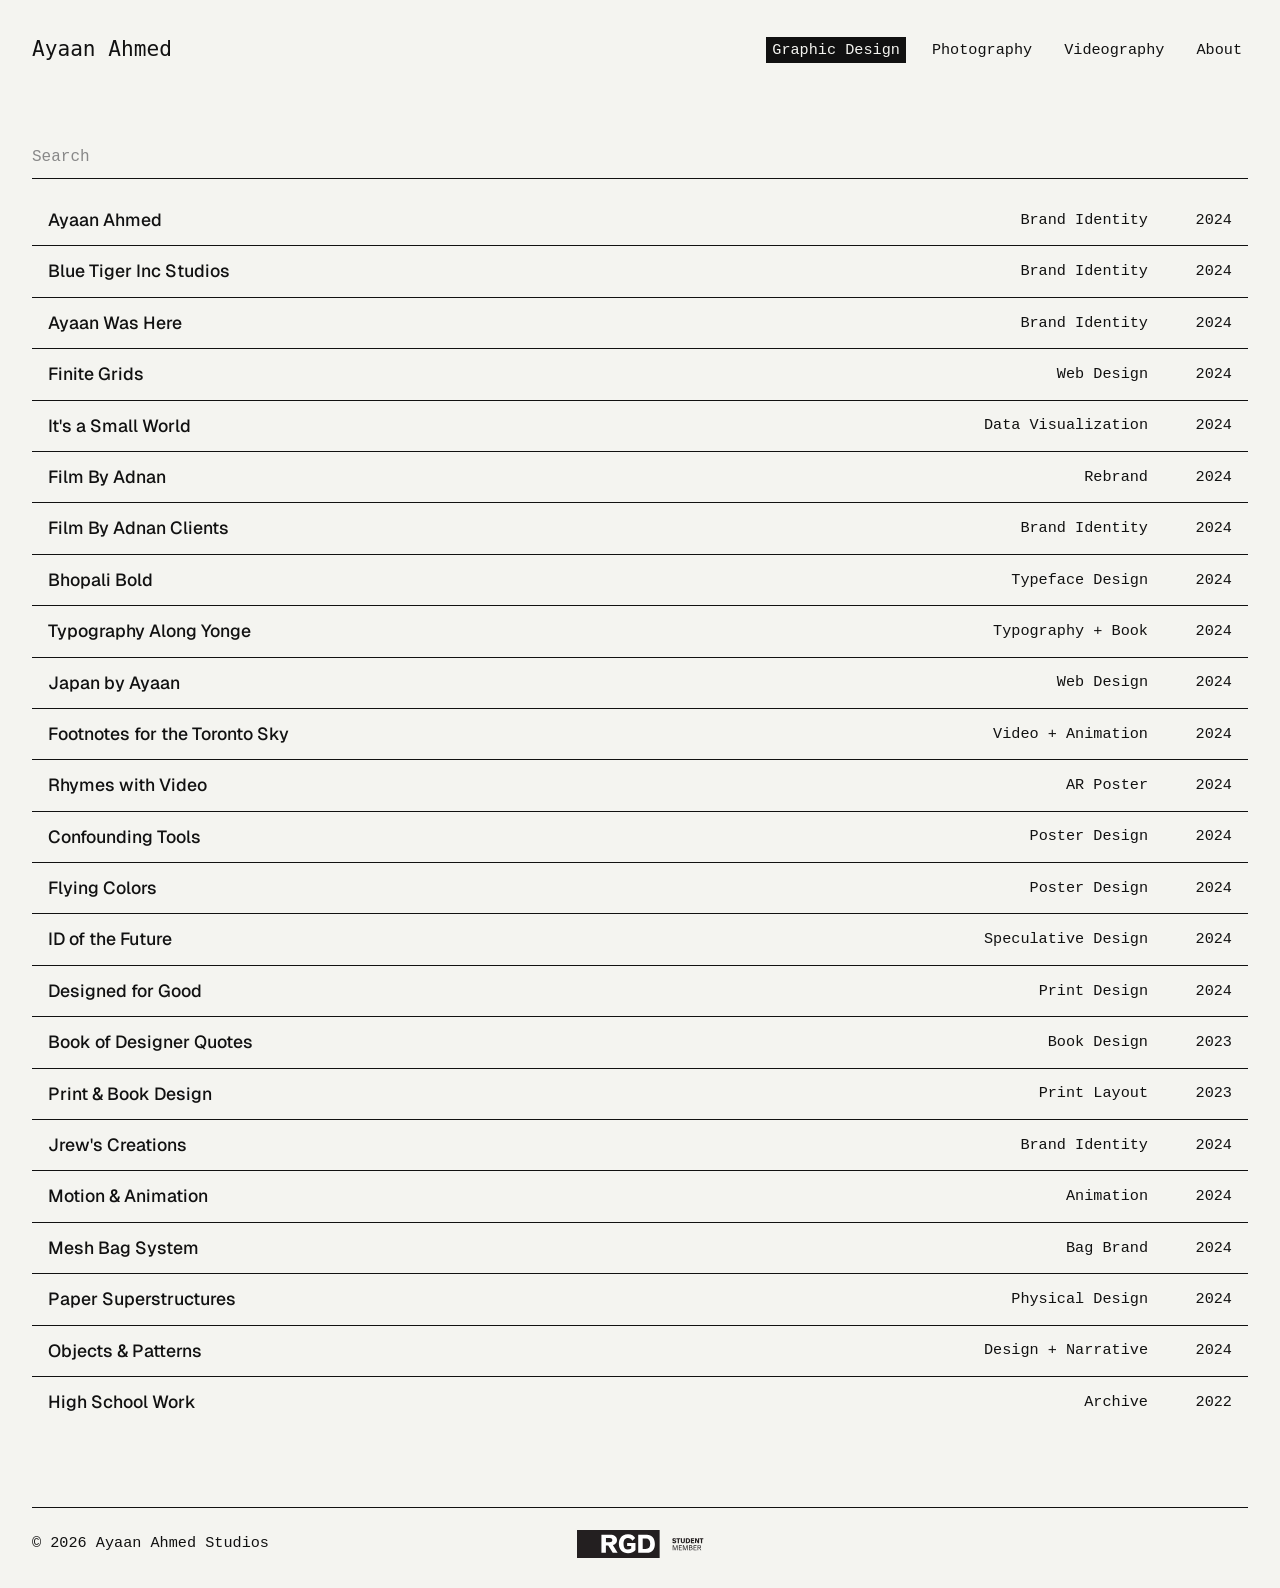
==== commit 1efda0c8: "Update index.html" ====
--- a/index.html
+++ b/index.html
@@ -17,7 +17,6 @@
 
 <header class="site-header">
     <div class="header-content">
-        <!-- Canvas wrapper functions on both Desktop & Mobile -->
         <div class="identity" id="identity" tabindex="0" role="img" aria-label="Ayaan Ahmed">
             <span class="fallback">Ayaan Ahmed</span>
             <canvas id="cv" aria-hidden="true"></canvas>
@@ -37,7 +36,6 @@
         <input type="text" id="project-search" placeholder="Search" class="project-search-input">
     </div>
 
-    <!-- Data pulled accurately and combined per TSV logic -->
     <ul class="project-directory" id="directory-list">
         
         <li class="project-item">
@@ -46,505 +44,493 @@
                     <img class="mobile-thumb" src="https://res.cloudinary.com/ayaanahmed/image/upload/v1782403660/Ayaan_Ahmed_Graphic_Design_Portfolio_3_ggabfb.webp" alt="Ayaan Ahmed Thumbnail" loading="lazy">
                     <div class="row-info">
                         <span class="col-title">Ayaan Ahmed</span>
-                        <span class="col-meta"><span class="meta-year">2024</span> / Brand Identity</span>
-                    </div>
-                    <img class="hover-preview" src="https://res.cloudinary.com/ayaanahmed/image/upload/v1782403660/Ayaan_Ahmed_Graphic_Design_Portfolio_3_ggabfb.webp" alt="Ayaan Ahmed Cover" loading="lazy">
-                    <div class="accordion-icon"></div>
-                </summary>
-                <div class="project-expanded-content">
-                    <div class="project-text">
-                        <p class="project-description">I started developing this brand in the first few days I began learning how to use Illustrator, to reflect my personal identity and the modern, minimal style I often use in my design work. The brand has since been used on projects, videos, assignments and social media.</p><p class="project-description">The main logo incorporates multiple concepts and elements, like utilizing the modern Lemon/Milk font, combining the left strokes of the As in my first and last name, and a hidden emoticon within the E and D in my last name.</p>
-                    </div>
-                    <div class="project-gallery">
-                        <img src="https://res.cloudinary.com/ayaanahmed/image/upload/v1782403660/Ayaan_Ahmed_Graphic_Design_Portfolio_3_ggabfb.webp" alt="Ayaan Ahmed" loading="lazy">
-                    </div>
-                </div>
-            </details>
-        </li>
+                        <span class="col-genre">Brand Identity</span>
+                        <span class="col-year">2024</span>
+                    </div>
+                    <img class="hover-preview" src="https://res.cloudinary.com/ayaanahmed/image/upload/v1782403660/Ayaan_Ahmed_Graphic_Design_Portfolio_3_ggabfb.webp" alt="Cover" loading="lazy">
+                </summary>
+                <div class="project-expanded-content">
+                    <div class="project-text">
+                        <p class="project-description">I started developing this brand in the first few days I began learning how to use Illustrator, to reflect my personal identity and the modern, minimal style I often use in my design work. The brand has since been used on projects, videos, assignments and social media.</p>
+                        <p class="project-description">The main logo incorporates multiple concepts and elements, like utilizing the modern Lemon/Milk font, combining the left strokes of the As in my first and last name, and a hidden emoticon within the E and D in my last name.</p>
+                    </div>
+                    <div class="project-gallery">
+                        <img src="https://res.cloudinary.com/ayaanahmed/image/upload/v1782403660/Ayaan_Ahmed_Graphic_Design_Portfolio_3_ggabfb.webp" alt="Image" loading="lazy">
+                    </div>
+                </div>
+            </details>
+        </li>
+        
         <li class="project-item">
             <details>
                 <summary class="project-row">
                     <img class="mobile-thumb" src="https://res.cloudinary.com/ayaanahmed/image/upload/v1782403661/Ayaan_Ahmed_Graphic_Design_Portfolio_6_qg5shm.webp" alt="Blue Tiger Inc Studios Thumbnail" loading="lazy">
                     <div class="row-info">
                         <span class="col-title">Blue Tiger Inc Studios</span>
-                        <span class="col-meta"><span class="meta-year">2024</span> / Brand Identity</span>
-                    </div>
-                    <img class="hover-preview" src="https://res.cloudinary.com/ayaanahmed/image/upload/v1782403661/Ayaan_Ahmed_Graphic_Design_Portfolio_6_qg5shm.webp" alt="Blue Tiger Inc Studios Cover" loading="lazy">
-                    <div class="accordion-icon"></div>
-                </summary>
-                <div class="project-expanded-content">
-                    <div class="project-text">
-                        <p class="project-description">In 2017, I started writing a book: half fiction, and half autobiography. Its title became my primary online persona, and my outlet for my creative projects. The main character was me, and it made me the Blue Tiger.</p><p class="project-description">Under the brand and persona of Blue Tiger Inc Studios, I created hundreds of videos since its inception, and gained thousands of subscribers on its main outlet on YouTube. The original book is still ongoing in writing.</p>
-                    </div>
-                    <div class="project-gallery">
-                        <img src="https://res.cloudinary.com/ayaanahmed/image/upload/v1782403661/Ayaan_Ahmed_Graphic_Design_Portfolio_6_qg5shm.webp" alt="Blue Tiger Inc Studios" loading="lazy">
-                    </div>
-                </div>
-            </details>
-        </li>
+                        <span class="col-genre">Brand Identity</span>
+                        <span class="col-year">2024</span>
+                    </div>
+                    <img class="hover-preview" src="https://res.cloudinary.com/ayaanahmed/image/upload/v1782403661/Ayaan_Ahmed_Graphic_Design_Portfolio_6_qg5shm.webp" alt="Cover" loading="lazy">
+                </summary>
+                <div class="project-expanded-content">
+                    <div class="project-text">
+                        <p class="project-description">In 2017, I started writing a book: half fiction, and half autobiography. Its title became my primary online persona, and my outlet for my creative projects. The main character was me, and it made me the Blue Tiger.</p>
+                        <p class="project-description">Under the brand and persona of Blue Tiger Inc Studios, I created hundreds of videos since its inception, and gained thousands of subscribers on its main outlet on YouTube. The original book is still ongoing in writing.</p>
+                    </div>
+                    <div class="project-gallery">
+                        <img src="https://res.cloudinary.com/ayaanahmed/image/upload/v1782403661/Ayaan_Ahmed_Graphic_Design_Portfolio_6_qg5shm.webp" alt="Image" loading="lazy">
+                    </div>
+                </div>
+            </details>
+        </li>
+        
         <li class="project-item">
             <details>
                 <summary class="project-row">
                     <img class="mobile-thumb" src="https://res.cloudinary.com/ayaanahmed/image/upload/v1782403660/Ayaan_Ahmed_Graphic_Design_Portfolio_4_ak2i6o.webp" alt="Ayaan Was Here Thumbnail" loading="lazy">
                     <div class="row-info">
                         <span class="col-title">Ayaan Was Here</span>
-                        <span class="col-meta"><span class="meta-year">2024</span> / Brand Identity</span>
-                    </div>
-                    <img class="hover-preview" src="https://res.cloudinary.com/ayaanahmed/image/upload/v1782403660/Ayaan_Ahmed_Graphic_Design_Portfolio_4_ak2i6o.webp" alt="Ayaan Was Here Cover" loading="lazy">
-                    <div class="accordion-icon"></div>
-                </summary>
-                <div class="project-expanded-content">
-                    <div class="project-text">
-                        <p class="project-description">Life is a series of events, certain events shine out. I wanted to archive mine, in my own creative way. What resulted was Ayaan Was Here, a digital archive of key accomplishments, dates and moments that show that: I was here.</p><p class="project-description">Ayaan Was Here primarily exists as a unified designed system on Instagram with ongoing posts from the key dates across my life and more to come in the future.</p>
-                    </div>
-                    <div class="project-gallery">
-                        <img src="https://res.cloudinary.com/ayaanahmed/image/upload/v1782403660/Ayaan_Ahmed_Graphic_Design_Portfolio_4_ak2i6o.webp" alt="Ayaan Was Here" loading="lazy">
-                    </div>
-                </div>
-            </details>
-        </li>
+                        <span class="col-genre">Brand Identity</span>
+                        <span class="col-year">2024</span>
+                    </div>
+                    <img class="hover-preview" src="https://res.cloudinary.com/ayaanahmed/image/upload/v1782403660/Ayaan_Ahmed_Graphic_Design_Portfolio_4_ak2i6o.webp" alt="Cover" loading="lazy">
+                </summary>
+                <div class="project-expanded-content">
+                    <div class="project-text">
+                        <p class="project-description">Life is a series of events, certain events shine out. I wanted to archive mine, in my own creative way. What resulted was Ayaan Was Here, a digital archive of key accomplishments, dates and moments that show that: I was here.</p>
+                        <p class="project-description">Ayaan Was Here primarily exists as a unified designed system on Instagram with ongoing posts from the key dates across my life and more to come in the future.</p>
+                    </div>
+                    <div class="project-gallery">
+                        <img src="https://res.cloudinary.com/ayaanahmed/image/upload/v1782403660/Ayaan_Ahmed_Graphic_Design_Portfolio_4_ak2i6o.webp" alt="Image" loading="lazy">
+                    </div>
+                </div>
+            </details>
+        </li>
+        
         <li class="project-item">
             <details>
                 <summary class="project-row">
                     <img class="mobile-thumb" src="https://res.cloudinary.com/ayaanahmed/image/upload/v1782403664/Ayaan_Ahmed_Graphic_Design_Portfolio_15_zoyikw.webp" alt="Finite Grids Thumbnail" loading="lazy">
                     <div class="row-info">
                         <span class="col-title">Finite Grids</span>
-                        <span class="col-meta"><span class="meta-year">2024</span> / Web Design</span>
-                    </div>
-                    <img class="hover-preview" src="https://res.cloudinary.com/ayaanahmed/image/upload/v1782403664/Ayaan_Ahmed_Graphic_Design_Portfolio_15_zoyikw.webp" alt="Finite Grids Cover" loading="lazy">
-                    <div class="accordion-icon"></div>
-                </summary>
-                <div class="project-expanded-content">
-                    <div class="project-text">
-                        <p class="project-description">Description pending...</p>
-                    </div>
-                    <div class="project-gallery">
-                        <img src="https://res.cloudinary.com/ayaanahmed/image/upload/v1782403664/Ayaan_Ahmed_Graphic_Design_Portfolio_15_zoyikw.webp" alt="Finite Grids" loading="lazy">
-                    </div>
-                </div>
-            </details>
-        </li>
+                        <span class="col-genre">Web Design</span>
+                        <span class="col-year">2024</span>
+                    </div>
+                    <img class="hover-preview" src="https://res.cloudinary.com/ayaanahmed/image/upload/v1782403664/Ayaan_Ahmed_Graphic_Design_Portfolio_15_zoyikw.webp" alt="Cover" loading="lazy">
+                </summary>
+                <div class="project-expanded-content">
+                    <div class="project-text"><p class="project-description">Description pending...</p></div>
+                    <div class="project-gallery"><img src="https://res.cloudinary.com/ayaanahmed/image/upload/v1782403664/Ayaan_Ahmed_Graphic_Design_Portfolio_15_zoyikw.webp" alt="Image" loading="lazy"></div>
+                </div>
+            </details>
+        </li>
+
         <li class="project-item">
             <details>
                 <summary class="project-row">
                     <img class="mobile-thumb" src="https://res.cloudinary.com/ayaanahmed/image/upload/v1782403668/Ayaan_Ahmed_Graphic_Design_Portfolio_31_mwws3b.webp" alt="It's a Small World Thumbnail" loading="lazy">
                     <div class="row-info">
                         <span class="col-title">It's a Small World</span>
-                        <span class="col-meta"><span class="meta-year">2024</span> / Data Visualization</span>
-                    </div>
-                    <img class="hover-preview" src="https://res.cloudinary.com/ayaanahmed/image/upload/v1782403668/Ayaan_Ahmed_Graphic_Design_Portfolio_31_mwws3b.webp" alt="It's a Small World Cover" loading="lazy">
-                    <div class="accordion-icon"></div>
-                </summary>
-                <div class="project-expanded-content">
-                    <div class="project-text">
-                        <p class="project-description">Description pending...</p>
-                    </div>
-                    <div class="project-gallery">
-                        <img src="https://res.cloudinary.com/ayaanahmed/image/upload/v1782403668/Ayaan_Ahmed_Graphic_Design_Portfolio_31_mwws3b.webp" alt="It's a Small World" loading="lazy">
-                    </div>
-                </div>
-            </details>
-        </li>
+                        <span class="col-genre">Data Visualization</span>
+                        <span class="col-year">2024</span>
+                    </div>
+                    <img class="hover-preview" src="https://res.cloudinary.com/ayaanahmed/image/upload/v1782403668/Ayaan_Ahmed_Graphic_Design_Portfolio_31_mwws3b.webp" alt="Cover" loading="lazy">
+                </summary>
+                <div class="project-expanded-content">
+                    <div class="project-text"><p class="project-description">Description pending...</p></div>
+                    <div class="project-gallery"><img src="https://res.cloudinary.com/ayaanahmed/image/upload/v1782403668/Ayaan_Ahmed_Graphic_Design_Portfolio_31_mwws3b.webp" alt="Image" loading="lazy"></div>
+                </div>
+            </details>
+        </li>
+
         <li class="project-item">
             <details>
                 <summary class="project-row">
                     <img class="mobile-thumb" src="https://res.cloudinary.com/ayaanahmed/image/upload/v1782403663/Ayaan_Ahmed_Graphic_Design_Portfolio_14_phg21l.webp" alt="Film By Adnan Thumbnail" loading="lazy">
                     <div class="row-info">
                         <span class="col-title">Film By Adnan</span>
-                        <span class="col-meta"><span class="meta-year">2024</span> / Rebrand</span>
-                    </div>
-                    <img class="hover-preview" src="https://res.cloudinary.com/ayaanahmed/image/upload/v1782403663/Ayaan_Ahmed_Graphic_Design_Portfolio_14_phg21l.webp" alt="Film By Adnan Cover" loading="lazy">
-                    <div class="accordion-icon"></div>
-                </summary>
-                <div class="project-expanded-content">
-                    <div class="project-text">
-                        <p class="project-description">As a brand-development intern at the Toronto-based video strategy agency Film By Adnan, I helped revamp their identity to a more modern and professional brand to reflect their increasing scale and growth.</p><p class="project-description">The resulting brand identity, inspired by the previous logo, and curated for specific use cases like social media marketing is used throughout the company’s workflow now: On all their social platforms, their website, as well as all documentation.</p>
-                    </div>
-                    <div class="project-gallery">
-                        <img src="https://res.cloudinary.com/ayaanahmed/image/upload/v1782403663/Ayaan_Ahmed_Graphic_Design_Portfolio_14_phg21l.webp" alt="Film By Adnan" loading="lazy">
-                    </div>
-                </div>
-            </details>
-        </li>
+                        <span class="col-genre">Rebrand</span>
+                        <span class="col-year">2024</span>
+                    </div>
+                    <img class="hover-preview" src="https://res.cloudinary.com/ayaanahmed/image/upload/v1782403663/Ayaan_Ahmed_Graphic_Design_Portfolio_14_phg21l.webp" alt="Cover" loading="lazy">
+                </summary>
+                <div class="project-expanded-content">
+                    <div class="project-text">
+                        <p class="project-description">As a brand-development intern at the Toronto-based video strategy agency Film By Adnan, I helped revamp their identity to a more modern and professional brand to reflect their increasing scale and growth.</p>
+                        <p class="project-description">The resulting brand identity, inspired by the previous logo, and curated for specific use cases like social media marketing is used throughout the company’s workflow now: On all their social platforms, their website, as well as all documentation.</p>
+                    </div>
+                    <div class="project-gallery">
+                        <img src="https://res.cloudinary.com/ayaanahmed/image/upload/v1782403663/Ayaan_Ahmed_Graphic_Design_Portfolio_14_phg21l.webp" alt="Image" loading="lazy">
+                    </div>
+                </div>
+            </details>
+        </li>
+
+        <li class="project-item">
+            <details>
+                <summary class="project-row">
+                    <img class="mobile-thumb" src="https://res.cloudinary.com/ayaanahmed/image/upload/v1782403670/Ayaan_Ahmed_Graphic_Design_Portfolio_33_ojtibt.webp" alt="Film By Adnan Clients Thumbnail" loading="lazy">
+                    <div class="row-info">
+                        <span class="col-title">Film By Adnan Clients</span>
+                        <span class="col-genre">Brand Identity</span>
+                        <span class="col-year">2024</span>
+                    </div>
+                    <img class="hover-preview" src="https://res.cloudinary.com/ayaanahmed/image/upload/v1782403670/Ayaan_Ahmed_Graphic_Design_Portfolio_33_ojtibt.webp" alt="Cover" loading="lazy">
+                </summary>
+                <div class="project-expanded-content">
+                    <div class="project-text">
+                        <p class="project-description">A collection of identities, assets, and poster designs developed for clients and sub-brands operating under the Film By Adnan banner.</p>
+                        <p class="project-description"><strong>The Backyard Boys:</strong> A robust, bold series logo designed for an ongoing production, focusing on playful typography and character integration.</p>
+                        <p class="project-description"><strong>Ambassador's Secret Sauce:</strong> Created for a limited-run web series where Ambassador AI collaborated with multiple restaurants. The ‘Secret Sauce’ logomark was selected and utilized across their Instagram reels.</p>
+                        <p class="project-description"><strong>Jerome's Favorite Spots:</strong> Clean, localized branding marks designed to highlight specific geographic and lifestyle series content.</p>
+                    </div>
+                    <div class="project-gallery">
+                        <img src="https://res.cloudinary.com/ayaanahmed/image/upload/v1782403670/Ayaan_Ahmed_Graphic_Design_Portfolio_33_ojtibt.webp" alt="Image" loading="lazy">
+                        <img src="https://res.cloudinary.com/ayaanahmed/image/upload/v1782403660/Ayaan_Ahmed_Graphic_Design_Portfolio_1_y9hoke.webp" alt="Image" loading="lazy">
+                        <img src="https://res.cloudinary.com/ayaanahmed/image/upload/v1782403665/Ayaan_Ahmed_Graphic_Design_Portfolio_21_blc3i3.webp" alt="Image" loading="lazy">
+                    </div>
+                </div>
+            </details>
+        </li>
+
         <li class="project-item">
             <details>
                 <summary class="project-row">
                     <img class="mobile-thumb" src="https://res.cloudinary.com/ayaanahmed/image/upload/v1782403660/Ayaan_Ahmed_Graphic_Design_Portfolio_5_vyzlsn.webp" alt="Bhopali Bold Thumbnail" loading="lazy">
                     <div class="row-info">
                         <span class="col-title">Bhopali Bold</span>
-                        <span class="col-meta"><span class="meta-year">2024</span> / Typeface Design</span>
-                    </div>
-                    <img class="hover-preview" src="https://res.cloudinary.com/ayaanahmed/image/upload/v1782403660/Ayaan_Ahmed_Graphic_Design_Portfolio_5_vyzlsn.webp" alt="Bhopali Bold Cover" loading="lazy">
-                    <div class="accordion-icon"></div>
-                </summary>
-                <div class="project-expanded-content">
-                    <div class="project-text">
-                        <p class="project-description">Description pending...</p>
-                    </div>
-                    <div class="project-gallery">
-                        <img src="https://res.cloudinary.com/ayaanahmed/image/upload/v1782403660/Ayaan_Ahmed_Graphic_Design_Portfolio_5_vyzlsn.webp" alt="Bhopali Bold" loading="lazy">
-                    </div>
-                </div>
-            </details>
-        </li>
+                        <span class="col-genre">Typeface Design</span>
+                        <span class="col-year">2024</span>
+                    </div>
+                    <img class="hover-preview" src="https://res.cloudinary.com/ayaanahmed/image/upload/v1782403660/Ayaan_Ahmed_Graphic_Design_Portfolio_5_vyzlsn.webp" alt="Cover" loading="lazy">
+                </summary>
+                <div class="project-expanded-content">
+                    <div class="project-text"><p class="project-description">Description pending...</p></div>
+                    <div class="project-gallery"><img src="https://res.cloudinary.com/ayaanahmed/image/upload/v1782403660/Ayaan_Ahmed_Graphic_Design_Portfolio_5_vyzlsn.webp" alt="Image" loading="lazy"></div>
+                </div>
+            </details>
+        </li>
+
         <li class="project-item">
             <details>
                 <summary class="project-row">
                     <img class="mobile-thumb" src="https://res.cloudinary.com/ayaanahmed/image/upload/v1782403670/Ayaan_Ahmed_Graphic_Design_Portfolio_36_ehmntk.webp" alt="Typography Along Yonge Thumbnail" loading="lazy">
                     <div class="row-info">
                         <span class="col-title">Typography Along Yonge</span>
-                        <span class="col-meta"><span class="meta-year">2024</span> / Typography + Book</span>
-                    </div>
-                    <img class="hover-preview" src="https://res.cloudinary.com/ayaanahmed/image/upload/v1782403670/Ayaan_Ahmed_Graphic_Design_Portfolio_36_ehmntk.webp" alt="Typography Along Yonge Cover" loading="lazy">
-                    <div class="accordion-icon"></div>
-                </summary>
-                <div class="project-expanded-content">
-                    <div class="project-text">
-                        <p class="project-description">Description pending...</p>
-                    </div>
-                    <div class="project-gallery">
-                        <img src="https://res.cloudinary.com/ayaanahmed/image/upload/v1782403670/Ayaan_Ahmed_Graphic_Design_Portfolio_36_ehmntk.webp" alt="Typography Along Yonge" loading="lazy">
-                    </div>
-                </div>
-            </details>
-        </li>
+                        <span class="col-genre">Typography + Book</span>
+                        <span class="col-year">2024</span>
+                    </div>
+                    <img class="hover-preview" src="https://res.cloudinary.com/ayaanahmed/image/upload/v1782403670/Ayaan_Ahmed_Graphic_Design_Portfolio_36_ehmntk.webp" alt="Cover" loading="lazy">
+                </summary>
+                <div class="project-expanded-content">
+                    <div class="project-text"><p class="project-description">Description pending...</p></div>
+                    <div class="project-gallery"><img src="https://res.cloudinary.com/ayaanahmed/image/upload/v1782403670/Ayaan_Ahmed_Graphic_Design_Portfolio_36_ehmntk.webp" alt="Image" loading="lazy"></div>
+                </div>
+            </details>
+        </li>
+
         <li class="project-item">
             <details>
                 <summary class="project-row">
                     <img class="mobile-thumb" src="https://res.cloudinary.com/ayaanahmed/image/upload/v1782403665/Ayaan_Ahmed_Graphic_Design_Portfolio_20_jdrtd1.webp" alt="Japan by Ayaan Thumbnail" loading="lazy">
                     <div class="row-info">
                         <span class="col-title">Japan by Ayaan</span>
-                        <span class="col-meta"><span class="meta-year">2024</span> / Web Design - HTML/CSS</span>
-                    </div>
-                    <img class="hover-preview" src="https://res.cloudinary.com/ayaanahmed/image/upload/v1782403665/Ayaan_Ahmed_Graphic_Design_Portfolio_20_jdrtd1.webp" alt="Japan by Ayaan Cover" loading="lazy">
-                    <div class="accordion-icon"></div>
-                </summary>
-                <div class="project-expanded-content">
-                    <div class="project-text">
-                        <p class="project-description">Description pending...</p>
-                    </div>
-                    <div class="project-gallery">
-                        <img src="https://res.cloudinary.com/ayaanahmed/image/upload/v1782403665/Ayaan_Ahmed_Graphic_Design_Portfolio_20_jdrtd1.webp" alt="Japan by Ayaan" loading="lazy">
-                    </div>
-                </div>
-            </details>
-        </li>
+                        <span class="col-genre">Web Design</span>
+                        <span class="col-year">2024</span>
+                    </div>
+                    <img class="hover-preview" src="https://res.cloudinary.com/ayaanahmed/image/upload/v1782403665/Ayaan_Ahmed_Graphic_Design_Portfolio_20_jdrtd1.webp" alt="Cover" loading="lazy">
+                </summary>
+                <div class="project-expanded-content">
+                    <div class="project-text"><p class="project-description">Description pending...</p></div>
+                    <div class="project-gallery"><img src="https://res.cloudinary.com/ayaanahmed/image/upload/v1782403665/Ayaan_Ahmed_Graphic_Design_Portfolio_20_jdrtd1.webp" alt="Image" loading="lazy"></div>
+                </div>
+            </details>
+        </li>
+
         <li class="project-item">
             <details>
                 <summary class="project-row">
                     <img class="mobile-thumb" src="https://res.cloudinary.com/ayaanahmed/image/upload/v1782403665/Ayaan_Ahmed_Graphic_Design_Portfolio_17_wvn04y.webp" alt="Footnotes for the Toronto Sky Thumbnail" loading="lazy">
                     <div class="row-info">
                         <span class="col-title">Footnotes for the Toronto Sky</span>
-                        <span class="col-meta"><span class="meta-year">2024</span> / Video + Animation</span>
-                    </div>
-                    <img class="hover-preview" src="https://res.cloudinary.com/ayaanahmed/image/upload/v1782403665/Ayaan_Ahmed_Graphic_Design_Portfolio_17_wvn04y.webp" alt="Footnotes for the Toronto Sky Cover" loading="lazy">
-                    <div class="accordion-icon"></div>
-                </summary>
-                <div class="project-expanded-content">
-                    <div class="project-text">
-                        <p class="project-description">Description pending...</p>
-                    </div>
-                    <div class="project-gallery">
-                        <img src="https://res.cloudinary.com/ayaanahmed/image/upload/v1782403665/Ayaan_Ahmed_Graphic_Design_Portfolio_17_wvn04y.webp" alt="Footnotes for the Toronto Sky" loading="lazy">
-                    </div>
-                </div>
-            </details>
-        </li>
+                        <span class="col-genre">Video + Animation</span>
+                        <span class="col-year">2024</span>
+                    </div>
+                    <img class="hover-preview" src="https://res.cloudinary.com/ayaanahmed/image/upload/v1782403665/Ayaan_Ahmed_Graphic_Design_Portfolio_17_wvn04y.webp" alt="Cover" loading="lazy">
+                </summary>
+                <div class="project-expanded-content">
+                    <div class="project-text"><p class="project-description">Description pending...</p></div>
+                    <div class="project-gallery"><img src="https://res.cloudinary.com/ayaanahmed/image/upload/v1782403665/Ayaan_Ahmed_Graphic_Design_Portfolio_17_wvn04y.webp" alt="Image" loading="lazy"></div>
+                </div>
+            </details>
+        </li>
+
         <li class="project-item">
             <details>
                 <summary class="project-row">
                     <img class="mobile-thumb" src="https://res.cloudinary.com/ayaanahmed/image/upload/v1782403667/Ayaan_Ahmed_Graphic_Design_Portfolio_29_qwjtdw.webp" alt="Rhymes with Video Thumbnail" loading="lazy">
                     <div class="row-info">
                         <span class="col-title">Rhymes with Video</span>
-                        <span class="col-meta"><span class="meta-year">2024</span> / Augmented Reality Poster</span>
-                    </div>
-                    <img class="hover-preview" src="https://res.cloudinary.com/ayaanahmed/image/upload/v1782403667/Ayaan_Ahmed_Graphic_Design_Portfolio_29_qwjtdw.webp" alt="Rhymes with Video Cover" loading="lazy">
-                    <div class="accordion-icon"></div>
-                </summary>
-                <div class="project-expanded-content">
-                    <div class="project-text">
-                        <p class="project-description">Description pending...</p>
-                    </div>
-                    <div class="project-gallery">
-                        <img src="https://res.cloudinary.com/ayaanahmed/image/upload/v1782403667/Ayaan_Ahmed_Graphic_Design_Portfolio_29_qwjtdw.webp" alt="Rhymes with Video" loading="lazy">
-                    </div>
-                </div>
-            </details>
-        </li>
+                        <span class="col-genre">AR Poster</span>
+                        <span class="col-year">2024</span>
+                    </div>
+                    <img class="hover-preview" src="https://res.cloudinary.com/ayaanahmed/image/upload/v1782403667/Ayaan_Ahmed_Graphic_Design_Portfolio_29_qwjtdw.webp" alt="Cover" loading="lazy">
+                </summary>
+                <div class="project-expanded-content">
+                    <div class="project-text"><p class="project-description">Description pending...</p></div>
+                    <div class="project-gallery"><img src="https://res.cloudinary.com/ayaanahmed/image/upload/v1782403667/Ayaan_Ahmed_Graphic_Design_Portfolio_29_qwjtdw.webp" alt="Image" loading="lazy"></div>
+                </div>
+            </details>
+        </li>
+
         <li class="project-item">
             <details>
                 <summary class="project-row">
                     <img class="mobile-thumb" src="https://res.cloudinary.com/ayaanahmed/image/upload/v1782403663/Ayaan_Ahmed_Graphic_Design_Portfolio_9_dy4f0p.webp" alt="Confounding Tools Thumbnail" loading="lazy">
                     <div class="row-info">
                         <span class="col-title">Confounding Tools</span>
-                        <span class="col-meta"><span class="meta-year">2024</span> / Poster Design</span>
-                    </div>
-                    <img class="hover-preview" src="https://res.cloudinary.com/ayaanahmed/image/upload/v1782403663/Ayaan_Ahmed_Graphic_Design_Portfolio_9_dy4f0p.webp" alt="Confounding Tools Cover" loading="lazy">
-                    <div class="accordion-icon"></div>
-                </summary>
-                <div class="project-expanded-content">
-                    <div class="project-text">
-                        <p class="project-description">As the first assignment for a second-year Graphic Design class, I was tasked with developing a cohesive, well designed poster WITHOUT the usage of any design-specific software, which spiralled into an in-depth production of variations across multiple platforms and software.</p><p class="project-description">The final poster came about from the usage of multiple of my own photographs, using the video editing software Final Cut Pro as the main canvas instead of design software, and some additional touch up on some assets with Krita.</p>
-                    </div>
-                    <div class="project-gallery">
-                        <img src="https://res.cloudinary.com/ayaanahmed/image/upload/v1782403663/Ayaan_Ahmed_Graphic_Design_Portfolio_9_dy4f0p.webp" alt="Confounding Tools" loading="lazy">
-                    </div>
-                </div>
-            </details>
-        </li>
+                        <span class="col-genre">Poster Design</span>
+                        <span class="col-year">2024</span>
+                    </div>
+                    <img class="hover-preview" src="https://res.cloudinary.com/ayaanahmed/image/upload/v1782403663/Ayaan_Ahmed_Graphic_Design_Portfolio_9_dy4f0p.webp" alt="Cover" loading="lazy">
+                </summary>
+                <div class="project-expanded-content">
+                    <div class="project-text">
+                        <p class="project-description">As the first assignment for a second-year Graphic Design class, I was tasked with developing a cohesive, well designed poster WITHOUT the usage of any design-specific software, which spiralled into an in-depth production of variations across multiple platforms.</p>
+                        <p class="project-description">The final poster came about from the usage of multiple of my own photographs, using the video editing software Final Cut Pro as the main canvas instead of design software, and some additional touch up on some assets with Krita.</p>
+                    </div>
+                    <div class="project-gallery">
+                        <img src="https://res.cloudinary.com/ayaanahmed/image/upload/v1782403663/Ayaan_Ahmed_Graphic_Design_Portfolio_9_dy4f0p.webp" alt="Image" loading="lazy">
+                    </div>
+                </div>
+            </details>
+        </li>
+
         <li class="project-item">
             <details>
                 <summary class="project-row">
                     <img class="mobile-thumb" src="https://res.cloudinary.com/ayaanahmed/image/upload/v1782403664/Ayaan_Ahmed_Graphic_Design_Portfolio_16_ktgxf7.webp" alt="Flying Colors Thumbnail" loading="lazy">
                     <div class="row-info">
                         <span class="col-title">Flying Colors</span>
-                        <span class="col-meta"><span class="meta-year">2024</span> / Poster Design</span>
-                    </div>
-                    <img class="hover-preview" src="https://res.cloudinary.com/ayaanahmed/image/upload/v1782403664/Ayaan_Ahmed_Graphic_Design_Portfolio_16_ktgxf7.webp" alt="Flying Colors Cover" loading="lazy">
-                    <div class="accordion-icon"></div>
-                </summary>
-                <div class="project-expanded-content">
-                    <div class="project-text">
-                        <p class="project-description">Flying Colors is a research-backed poster for a fictional exhibition about the design of airplane liveries. The poster development underwent about a month of peer research, enhancement and development, and printing.</p><p class="project-description">The final poster is a thoroughly thought-out poster utilizing some of the many images compiled for the project along with typography and colors tested multiple times for printing until finalized to this version.</p>
-                    </div>
-                    <div class="project-gallery">
-                        <img src="https://res.cloudinary.com/ayaanahmed/image/upload/v1782403664/Ayaan_Ahmed_Graphic_Design_Portfolio_16_ktgxf7.webp" alt="Flying Colors" loading="lazy">
-                    </div>
-                </div>
-            </details>
-        </li>
+                        <span class="col-genre">Poster Design</span>
+                        <span class="col-year">2024</span>
+                    </div>
+                    <img class="hover-preview" src="https://res.cloudinary.com/ayaanahmed/image/upload/v1782403664/Ayaan_Ahmed_Graphic_Design_Portfolio_16_ktgxf7.webp" alt="Cover" loading="lazy">
+                </summary>
+                <div class="project-expanded-content">
+                    <div class="project-text">
+                        <p class="project-description">Flying Colors is a research-backed poster for a fictional exhibition about the design of airplane liveries. The poster development underwent about a month of peer research, enhancement and development, and printing.</p>
+                        <p class="project-description">The final poster is a thoroughly thought-out poster utilizing some of the many images compiled for the project along with typography and colors tested multiple times for printing until finalized to this version.</p>
+                    </div>
+                    <div class="project-gallery">
+                        <img src="https://res.cloudinary.com/ayaanahmed/image/upload/v1782403664/Ayaan_Ahmed_Graphic_Design_Portfolio_16_ktgxf7.webp" alt="Image" loading="lazy">
+                    </div>
+                </div>
+            </details>
+        </li>
+
         <li class="project-item">
             <details>
                 <summary class="project-row">
                     <img class="mobile-thumb" src="https://res.cloudinary.com/ayaanahmed/image/upload/v1782403665/Ayaan_Ahmed_Graphic_Design_Portfolio_19_jct49w.webp" alt="ID of the Future Thumbnail" loading="lazy">
                     <div class="row-info">
                         <span class="col-title">ID of the Future</span>
-                        <span class="col-meta"><span class="meta-year">2024</span> / Speculative Design</span>
-                    </div>
-                    <img class="hover-preview" src="https://res.cloudinary.com/ayaanahmed/image/upload/v1782403665/Ayaan_Ahmed_Graphic_Design_Portfolio_19_jct49w.webp" alt="ID of the Future Cover" loading="lazy">
-                    <div class="accordion-icon"></div>
-                </summary>
-                <div class="project-expanded-content">
-                    <div class="project-text">
-                        <p class="project-description">Description pending...</p>
-                    </div>
-                    <div class="project-gallery">
-                        <img src="https://res.cloudinary.com/ayaanahmed/image/upload/v1782403665/Ayaan_Ahmed_Graphic_Design_Portfolio_19_jct49w.webp" alt="ID of the Future" loading="lazy">
-                    </div>
-                </div>
-            </details>
-        </li>
+                        <span class="col-genre">Speculative Design</span>
+                        <span class="col-year">2024</span>
+                    </div>
+                    <img class="hover-preview" src="https://res.cloudinary.com/ayaanahmed/image/upload/v1782403665/Ayaan_Ahmed_Graphic_Design_Portfolio_19_jct49w.webp" alt="Cover" loading="lazy">
+                </summary>
+                <div class="project-expanded-content">
+                    <div class="project-text"><p class="project-description">Description pending...</p></div>
+                    <div class="project-gallery"><img src="https://res.cloudinary.com/ayaanahmed/image/upload/v1782403665/Ayaan_Ahmed_Graphic_Design_Portfolio_19_jct49w.webp" alt="Image" loading="lazy"></div>
+                </div>
+            </details>
+        </li>
+
         <li class="project-item">
             <details>
                 <summary class="project-row">
                     <img class="mobile-thumb" src="https://res.cloudinary.com/ayaanahmed/image/upload/v1782403663/Ayaan_Ahmed_Graphic_Design_Portfolio_13_mazzyu.webp" alt="Designed for Good Thumbnail" loading="lazy">
                     <div class="row-info">
                         <span class="col-title">Designed for Good</span>
-                        <span class="col-meta"><span class="meta-year">2024</span> / Print Design</span>
-                    </div>
-                    <img class="hover-preview" src="https://res.cloudinary.com/ayaanahmed/image/upload/v1782403663/Ayaan_Ahmed_Graphic_Design_Portfolio_13_mazzyu.webp" alt="Designed for Good Cover" loading="lazy">
-                    <div class="accordion-icon"></div>
-                </summary>
-                <div class="project-expanded-content">
-                    <div class="project-text">
-                        <p class="project-description">Designed for Good is a small collection of print design elements based on a research question I posed about the effectiveness of accessible design to individuals with visual impairments, specifically fonts designed for visual accessibility.</p><p class="project-description">The collection is a group of two postcards and a brochure, purposely designed without completion in mind, as more revolved around the process of finding a research topic to develop design from.</p>
-                    </div>
-                    <div class="project-gallery">
-                        <img src="https://res.cloudinary.com/ayaanahmed/image/upload/v1782403663/Ayaan_Ahmed_Graphic_Design_Portfolio_13_mazzyu.webp" alt="Designed for Good" loading="lazy">
-                    </div>
-                </div>
-            </details>
-        </li>
+                        <span class="col-genre">Print Design</span>
+                        <span class="col-year">2024</span>
+                    </div>
+                    <img class="hover-preview" src="https://res.cloudinary.com/ayaanahmed/image/upload/v1782403663/Ayaan_Ahmed_Graphic_Design_Portfolio_13_mazzyu.webp" alt="Cover" loading="lazy">
+                </summary>
+                <div class="project-expanded-content">
+                    <div class="project-text">
+                        <p class="project-description">Designed for Good is a small collection of print design elements based on a research question I posed about the effectiveness of accessible design to individuals with visual impairments, specifically fonts designed for visual accessibility.</p>
+                        <p class="project-description">The collection is a group of two postcards and a brochure, purposely designed without completion in mind, as more revolved around the process of finding a research topic to develop design from.</p>
+                    </div>
+                    <div class="project-gallery">
+                        <img src="https://res.cloudinary.com/ayaanahmed/image/upload/v1782403663/Ayaan_Ahmed_Graphic_Design_Portfolio_13_mazzyu.webp" alt="Image" loading="lazy">
+                    </div>
+                </div>
+            </details>
+        </li>
+
         <li class="project-item">
             <details>
                 <summary class="project-row">
                     <img class="mobile-thumb" src="https://res.cloudinary.com/ayaanahmed/image/upload/v1782403663/Ayaan_Ahmed_Graphic_Design_Portfolio_7_u5hudc.webp" alt="Book of Designer Quotes Thumbnail" loading="lazy">
                     <div class="row-info">
                         <span class="col-title">Book of Designer Quotes</span>
-                        <span class="col-meta"><span class="meta-year">2023</span> / Book Design</span>
-                    </div>
-                    <img class="hover-preview" src="https://res.cloudinary.com/ayaanahmed/image/upload/v1782403663/Ayaan_Ahmed_Graphic_Design_Portfolio_7_u5hudc.webp" alt="Book of Designer Quotes Cover" loading="lazy">
-                    <div class="accordion-icon"></div>
-                </summary>
-                <div class="project-expanded-content">
-                    <div class="project-text">
-                        <p class="project-description">As the final assignment for one of my first-year Typography classes, I was tasked with designing a book using quotes from designers and their descriptions in a comprehensive, well-designed, typographically-sound book layout.</p><p class="project-description">The final book designed on InDesign, became an array of colors, varying typographic elements, multiple iterations of process and printed for display.</p>
-                    </div>
-                    <div class="project-gallery">
-                        <img src="https://res.cloudinary.com/ayaanahmed/image/upload/v1782403663/Ayaan_Ahmed_Graphic_Design_Portfolio_7_u5hudc.webp" alt="Book of Designer Quotes" loading="lazy">
-                    </div>
-                </div>
-            </details>
-        </li>
+                        <span class="col-genre">Book Design</span>
+                        <span class="col-year">2023</span>
+                    </div>
+                    <img class="hover-preview" src="https://res.cloudinary.com/ayaanahmed/image/upload/v1782403663/Ayaan_Ahmed_Graphic_Design_Portfolio_7_u5hudc.webp" alt="Cover" loading="lazy">
+                </summary>
+                <div class="project-expanded-content">
+                    <div class="project-text">
+                        <p class="project-description">As the final assignment for one of my first-year Typography classes, I was tasked with designing a book using quotes from designers and their descriptions in a comprehensive, well-designed, typographically-sound book layout.</p>
+                        <p class="project-description">The final book designed on InDesign, became an array of colors, varying typographic elements, multiple iterations of process and printed for display.</p>
+                    </div>
+                    <div class="project-gallery">
+                        <img src="https://res.cloudinary.com/ayaanahmed/image/upload/v1782403663/Ayaan_Ahmed_Graphic_Design_Portfolio_7_u5hudc.webp" alt="Image" loading="lazy">
+                    </div>
+                </div>
+            </details>
+        </li>
+
+        <li class="project-item">
+            <details>
+                <summary class="project-row">
+                    <img class="mobile-thumb" src="https://res.cloudinary.com/ayaanahmed/image/upload/v1782403663/Ayaan_Ahmed_Graphic_Design_Portfolio_12_ezq4jv.webp" alt="Print & Book Design Thumbnail" loading="lazy">
+                    <div class="row-info">
+                        <span class="col-title">Print & Book Design</span>
+                        <span class="col-genre">Print Layout</span>
+                        <span class="col-year">2023</span>
+                    </div>
+                    <img class="hover-preview" src="https://res.cloudinary.com/ayaanahmed/image/upload/v1782403663/Ayaan_Ahmed_Graphic_Design_Portfolio_12_ezq4jv.webp" alt="Cover" loading="lazy">
+                </summary>
+                <div class="project-expanded-content">
+                    <div class="project-text">
+                        <p class="project-description">As the final assignment for a first-year design process class, I was tasked with designing a book with the narrative choice of my experience with all the assignments within the two design process classes I had taken up till that point. The catch being the book had to be designed physically on printed and hand-drawn paper rather than any design software.</p>
+                        <p class="project-description">The final book was made up of collaging, printing hundreds of words, letters and paragraphs, finding images from old assignments, creating a narrative chapter setup describing my frustrations across the assignments and finally compiled, scanned and printed in a final form.</p>
+                    </div>
+                    <div class="project-gallery">
+                        <img src="https://res.cloudinary.com/ayaanahmed/image/upload/v1782403663/Ayaan_Ahmed_Graphic_Design_Portfolio_12_ezq4jv.webp" alt="Image" loading="lazy">
+                        <img src="https://res.cloudinary.com/ayaanahmed/image/upload/v1782403666/Ayaan_Ahmed_Graphic_Design_Portfolio_24_q6xrjo.webp" alt="Image" loading="lazy">
+                    </div>
+                </div>
+            </details>
+        </li>
+
         <li class="project-item">
             <details>
                 <summary class="project-row">
                     <img class="mobile-thumb" src="https://res.cloudinary.com/ayaanahmed/image/upload/v1782403665/Ayaan_Ahmed_Graphic_Design_Portfolio_22_igqt4v.webp" alt="Jrew's Creations Thumbnail" loading="lazy">
                     <div class="row-info">
                         <span class="col-title">Jrew's Creations</span>
-                        <span class="col-meta"><span class="meta-year">2024</span> / Brand Identity</span>
-                    </div>
-                    <img class="hover-preview" src="https://res.cloudinary.com/ayaanahmed/image/upload/v1782403665/Ayaan_Ahmed_Graphic_Design_Portfolio_22_igqt4v.webp" alt="Jrew's Creations Cover" loading="lazy">
-                    <div class="accordion-icon"></div>
-                </summary>
-                <div class="project-expanded-content">
-                    <div class="project-text">
-                        <p class="project-description">Description pending...</p>
-                    </div>
-                    <div class="project-gallery">
-                        <img src="https://res.cloudinary.com/ayaanahmed/image/upload/v1782403665/Ayaan_Ahmed_Graphic_Design_Portfolio_22_igqt4v.webp" alt="Jrew's Creations" loading="lazy">
-                    </div>
-                </div>
-            </details>
-        </li>
+                        <span class="col-genre">Brand Identity</span>
+                        <span class="col-year">2024</span>
+                    </div>
+                    <img class="hover-preview" src="https://res.cloudinary.com/ayaanahmed/image/upload/v1782403665/Ayaan_Ahmed_Graphic_Design_Portfolio_22_igqt4v.webp" alt="Cover" loading="lazy">
+                </summary>
+                <div class="project-expanded-content">
+                    <div class="project-text"><p class="project-description">Description pending...</p></div>
+                    <div class="project-gallery"><img src="https://res.cloudinary.com/ayaanahmed/image/upload/v1782403665/Ayaan_Ahmed_Graphic_Design_Portfolio_22_igqt4v.webp" alt="Image" loading="lazy"></div>
+                </div>
+            </details>
+        </li>
+
+        <li class="project-item">
+            <details>
+                <summary class="project-row">
+                    <img class="mobile-thumb" src="https://res.cloudinary.com/ayaanahmed/image/upload/v1782403668/Ayaan_Ahmed_Graphic_Design_Portfolio_26_knvm9l.webp" alt="Motion & Animation Thumbnail" loading="lazy">
+                    <div class="row-info">
+                        <span class="col-title">Motion & Animation</span>
+                        <span class="col-genre">Animation</span>
+                        <span class="col-year">2024</span>
+                    </div>
+                    <img class="hover-preview" src="https://res.cloudinary.com/ayaanahmed/image/upload/v1782403668/Ayaan_Ahmed_Graphic_Design_Portfolio_26_knvm9l.webp" alt="Cover" loading="lazy">
+                </summary>
+                <div class="project-expanded-content">
+                    <div class="project-text">
+                        <p class="project-description">A collection of kinetic typography and narrative animation experiments utilizing Photoshop and After Effects.</p>
+                    </div>
+                    <div class="project-gallery">
+                        <img src="https://res.cloudinary.com/ayaanahmed/image/upload/v1782403668/Ayaan_Ahmed_Graphic_Design_Portfolio_26_knvm9l.webp" alt="Image" loading="lazy">
+                        <img src="https://res.cloudinary.com/ayaanahmed/image/upload/v1782403666/Ayaan_Ahmed_Graphic_Design_Portfolio_23_stcjv9.webp" alt="Image" loading="lazy">
+                    </div>
+                </div>
+            </details>
+        </li>
+
         <li class="project-item">
             <details>
                 <summary class="project-row">
                     <img class="mobile-thumb" src="https://res.cloudinary.com/ayaanahmed/image/upload/v1782403666/Ayaan_Ahmed_Graphic_Design_Portfolio_25_m3icfs.webp" alt="Mesh Bag System Thumbnail" loading="lazy">
                     <div class="row-info">
                         <span class="col-title">Mesh Bag System</span>
-                        <span class="col-meta"><span class="meta-year">2024</span> / Bag Brand</span>
-                    </div>
-                    <img class="hover-preview" src="https://res.cloudinary.com/ayaanahmed/image/upload/v1782403666/Ayaan_Ahmed_Graphic_Design_Portfolio_25_m3icfs.webp" alt="Mesh Bag System Cover" loading="lazy">
-                    <div class="accordion-icon"></div>
-                </summary>
-                <div class="project-expanded-content">
-                    <div class="project-text">
-                        <p class="project-description">Description pending...</p>
-                    </div>
-                    <div class="project-gallery">
-                        <img src="https://res.cloudinary.com/ayaanahmed/image/upload/v1782403666/Ayaan_Ahmed_Graphic_Design_Portfolio_25_m3icfs.webp" alt="Mesh Bag System" loading="lazy">
-                    </div>
-                </div>
-            </details>
-        </li>
+                        <span class="col-genre">Bag Brand</span>
+                        <span class="col-year">2024</span>
+                    </div>
+                    <img class="hover-preview" src="https://res.cloudinary.com/ayaanahmed/image/upload/v1782403666/Ayaan_Ahmed_Graphic_Design_Portfolio_25_m3icfs.webp" alt="Cover" loading="lazy">
+                </summary>
+                <div class="project-expanded-content">
+                    <div class="project-text"><p class="project-description">Description pending...</p></div>
+                    <div class="project-gallery"><img src="https://res.cloudinary.com/ayaanahmed/image/upload/v1782403666/Ayaan_Ahmed_Graphic_Design_Portfolio_25_m3icfs.webp" alt="Image" loading="lazy"></div>
+                </div>
+            </details>
+        </li>
+
+        <li class="project-item">
+            <details>
+                <summary class="project-row">
+                    <img class="mobile-thumb" src="https://res.cloudinary.com/ayaanahmed/image/upload/v1782403667/Ayaan_Ahmed_Graphic_Design_Portfolio_28_tejjkh.webp" alt="Paper Superstructures Thumbnail" loading="lazy">
+                    <div class="row-info">
+                        <span class="col-title">Paper Superstructures</span>
+                        <span class="col-genre">Physical Design</span>
+                        <span class="col-year">2024</span>
+                    </div>
+                    <img class="hover-preview" src="https://res.cloudinary.com/ayaanahmed/image/upload/v1782403667/Ayaan_Ahmed_Graphic_Design_Portfolio_28_tejjkh.webp" alt="Cover" loading="lazy">
+                </summary>
+                <div class="project-expanded-content">
+                    <div class="project-text"><p class="project-description">Description pending...</p></div>
+                    <div class="project-gallery"><img src="https://res.cloudinary.com/ayaanahmed/image/upload/v1782403667/Ayaan_Ahmed_Graphic_Design_Portfolio_28_tejjkh.webp" alt="Image" loading="lazy"></div>
+                </div>
+            </details>
+        </li>
+
         <li class="project-item">
             <details>
                 <summary class="project-row">
                     <img class="mobile-thumb" src="https://res.cloudinary.com/ayaanahmed/image/upload/v1782403668/Ayaan_Ahmed_Graphic_Design_Portfolio_27_rwbvpt.webp" alt="Objects & Patterns Thumbnail" loading="lazy">
                     <div class="row-info">
                         <span class="col-title">Objects & Patterns</span>
-                        <span class="col-meta"><span class="meta-year">2024</span> / Design + Narrative</span>
-                    </div>
-                    <img class="hover-preview" src="https://res.cloudinary.com/ayaanahmed/image/upload/v1782403668/Ayaan_Ahmed_Graphic_Design_Portfolio_27_rwbvpt.webp" alt="Objects & Patterns Cover" loading="lazy">
-                    <div class="accordion-icon"></div>
-                </summary>
-                <div class="project-expanded-content">
-                    <div class="project-text">
-                        <p class="project-description">Description pending...</p>
-                    </div>
-                    <div class="project-gallery">
-                        <img src="https://res.cloudinary.com/ayaanahmed/image/upload/v1782403668/Ayaan_Ahmed_Graphic_Design_Portfolio_27_rwbvpt.webp" alt="Objects & Patterns" loading="lazy">
-                    </div>
-                </div>
-            </details>
-        </li>
-        <li class="project-item">
-            <details>
-                <summary class="project-row">
-                    <img class="mobile-thumb" src="https://res.cloudinary.com/ayaanahmed/image/upload/v1782403667/Ayaan_Ahmed_Graphic_Design_Portfolio_28_tejjkh.webp" alt="Paper Superstructures Thumbnail" loading="lazy">
-                    <div class="row-info">
-                        <span class="col-title">Paper Superstructures</span>
-                        <span class="col-meta"><span class="meta-year">2024</span> / Physical Design</span>
-                    </div>
-                    <img class="hover-preview" src="https://res.cloudinary.com/ayaanahmed/image/upload/v1782403667/Ayaan_Ahmed_Graphic_Design_Portfolio_28_tejjkh.webp" alt="Paper Superstructures Cover" loading="lazy">
-                    <div class="accordion-icon"></div>
-                </summary>
-                <div class="project-expanded-content">
-                    <div class="project-text">
-                        <p class="project-description">Description pending...</p>
-                    </div>
-                    <div class="project-gallery">
-                        <img src="https://res.cloudinary.com/ayaanahmed/image/upload/v1782403667/Ayaan_Ahmed_Graphic_Design_Portfolio_28_tejjkh.webp" alt="Paper Superstructures" loading="lazy">
-                    </div>
-                </div>
-            </details>
-        </li>
-        <li class="project-item">
-            <details>
-                <summary class="project-row">
-                    <img class="mobile-thumb" src="https://res.cloudinary.com/ayaanahmed/image/upload/v1782403668/Ayaan_Ahmed_Graphic_Design_Portfolio_26_knvm9l.webp" alt="Motion & Animation Thumbnail" loading="lazy">
-                    <div class="row-info">
-                        <span class="col-title">Motion & Animation</span>
-                        <span class="col-meta"><span class="meta-year">2024</span> / Animation</span>
-                    </div>
-                    <img class="hover-preview" src="https://res.cloudinary.com/ayaanahmed/image/upload/v1782403668/Ayaan_Ahmed_Graphic_Design_Portfolio_26_knvm9l.webp" alt="Motion & Animation Cover" loading="lazy">
-                    <div class="accordion-icon"></div>
-                </summary>
-                <div class="project-expanded-content">
-                    <div class="project-text">
-                        <p class="project-description">A collection of kinetic typography and narrative animation experiments utilizing Photoshop and After Effects.</p>
-                    </div>
-                    <div class="project-gallery">
-                        <img src="https://res.cloudinary.com/ayaanahmed/image/upload/v1782403668/Ayaan_Ahmed_Graphic_Design_Portfolio_26_knvm9l.webp" alt="Motion & Animation" loading="lazy">
-                        <img src="https://res.cloudinary.com/ayaanahmed/image/upload/v1782403666/Ayaan_Ahmed_Graphic_Design_Portfolio_23_stcjv9.webp" alt="Motion & Animation 2" loading="lazy">
-                    </div>
-                </div>
-            </details>
-        </li>
-        <li class="project-item">
-            <details>
-                <summary class="project-row">
-                    <img class="mobile-thumb" src="https://res.cloudinary.com/ayaanahmed/image/upload/v1782403663/Ayaan_Ahmed_Graphic_Design_Portfolio_12_ezq4jv.webp" alt="Print & Book Design Thumbnail" loading="lazy">
-                    <div class="row-info">
-                        <span class="col-title">Print & Book Design</span>
-                        <span class="col-meta"><span class="meta-year">2023</span> / Print Layout</span>
-                    </div>
-                    <img class="hover-preview" src="https://res.cloudinary.com/ayaanahmed/image/upload/v1782403663/Ayaan_Ahmed_Graphic_Design_Portfolio_12_ezq4jv.webp" alt="Print & Book Design Cover" loading="lazy">
-                    <div class="accordion-icon"></div>
-                </summary>
-                <div class="project-expanded-content">
-                    <div class="project-text">
-                        <p class="project-description">As the final assignment for a first-year design process class, I was tasked with designing a book with the narrative choice of my experience with all the assignments within the two design process classes I had taken up till that point. The catch being the book had to be designed physically on printed and hand-drawn paper rather than any design software.</p><p class="project-description">The final book was made up of collaging, printing hundreds of words, letters and paragraphs, finding images from old assignments, creating a narrative chapter setup describing my frustrations across the assignments and finally compiled, scanned and printed in a final form.  Description pending...</p>
-                    </div>
-                    <div class="project-gallery">
-                        <img src="https://res.cloudinary.com/ayaanahmed/image/upload/v1782403663/Ayaan_Ahmed_Graphic_Design_Portfolio_12_ezq4jv.webp" alt="Print & Book Design" loading="lazy">
-                        <img src="https://res.cloudinary.com/ayaanahmed/image/upload/v1782403666/Ayaan_Ahmed_Graphic_Design_Portfolio_24_q6xrjo.webp" alt="Print & Book Design 2" loading="lazy">
-                    </div>
-                </div>
-            </details>
-        </li>
-        <li class="project-item">
-            <details>
-                <summary class="project-row">
-                    <img class="mobile-thumb" src="https://res.cloudinary.com/ayaanahmed/image/upload/v1782403670/Ayaan_Ahmed_Graphic_Design_Portfolio_33_ojtibt.webp" alt="Film By Adnan Clients Thumbnail" loading="lazy">
-                    <div class="row-info">
-                        <span class="col-title">Film By Adnan Clients</span>
-                        <span class="col-meta"><span class="meta-year">2024</span> / Brand Identity</span>
-                    </div>
-                    <img class="hover-preview" src="https://res.cloudinary.com/ayaanahmed/image/upload/v1782403670/Ayaan_Ahmed_Graphic_Design_Portfolio_33_ojtibt.webp" alt="Film By Adnan Clients Cover" loading="lazy">
-                    <div class="accordion-icon"></div>
-                </summary>
-                <div class="project-expanded-content">
-                    <div class="project-text">
-                        <p class="project-description">A collection of identities, assets, and poster designs developed for clients and sub-brands operating under the Film By Adnan banner.</p><p class="project-description">The Backyard Boys: A robust, bold series logo designed for an ongoing production, focusing on playful typography and character integration.</p><p class="project-description">Ambassador's Secret Sauce: Created for a limited-run web series where Ambassador AI collaborated with multiple restaurants. The ‘Secret Sauce’ logomark was selected and utilized across their Instagram reels.</p><p class="project-description">Jerome's Favorite Spots: Clean, localized branding marks designed to highlight specific geographic and lifestyle series content.</p>
-                    </div>
-                    <div class="project-gallery">
-                        <img src="https://res.cloudinary.com/ayaanahmed/image/upload/v1782403670/Ayaan_Ahmed_Graphic_Design_Portfolio_33_ojtibt.webp" alt="Film By Adnan Clients" loading="lazy">
-                        <img src="https://res.cloudinary.com/ayaanahmed/image/upload/v1782403660/Ayaan_Ahmed_Graphic_Design_Portfolio_1_y9hoke.webp" alt="Film By Adnan Clients" loading="lazy">
-                        <img src="https://res.cloudinary.com/ayaanahmed/image/upload/v1782403665/Ayaan_Ahmed_Graphic_Design_Portfolio_21_blc3i3.webp" alt="Film By Adnan Clients" loading="lazy">
-                    </div>
-                </div>
-            </details>
-        </li>
+                        <span class="col-genre">Design + Narrative</span>
+                        <span class="col-year">2024</span>
+                    </div>
+                    <img class="hover-preview" src="https://res.cloudinary.com/ayaanahmed/image/upload/v1782403668/Ayaan_Ahmed_Graphic_Design_Portfolio_27_rwbvpt.webp" alt="Cover" loading="lazy">
+                </summary>
+                <div class="project-expanded-content">
+                    <div class="project-text"><p class="project-description">Description pending...</p></div>
+                    <div class="project-gallery"><img src="https://res.cloudinary.com/ayaanahmed/image/upload/v1782403668/Ayaan_Ahmed_Graphic_Design_Portfolio_27_rwbvpt.webp" alt="Image" loading="lazy"></div>
+                </div>
+            </details>
+        </li>
+
         <li class="project-item">
             <details>
                 <summary class="project-row">
                     <img class="mobile-thumb" src="https://res.cloudinary.com/ayaanahmed/image/upload/v1782403664/Ayaan_Ahmed_Graphic_Design_Portfolio_18_l9mweq.webp" alt="High School Work Thumbnail" loading="lazy">
                     <div class="row-info">
                         <span class="col-title">High School Work</span>
-                        <span class="col-meta"><span class="meta-year">2022</span> / Archive</span>
-                    </div>
-                    <img class="hover-preview" src="https://res.cloudinary.com/ayaanahmed/image/upload/v1782403664/Ayaan_Ahmed_Graphic_Design_Portfolio_18_l9mweq.webp" alt="High School Work Cover" loading="lazy">
-                    <div class="accordion-icon"></div>
-                </summary>
-                <div class="project-expanded-content">
-                    <div class="project-text">
-                        <p class="project-description">A collection of early foundational design work completed during high school, showcasing explorations in layout and identity.</p><p class="project-description">Scholars' Blockbusters: An event identity designed for a school-wide film festival, focusing on bold typographic arrangements.</p>
-                    </div>
-                    <div class="project-gallery">
-                        <img src="https://res.cloudinary.com/ayaanahmed/image/upload/v1782403664/Ayaan_Ahmed_Graphic_Design_Portfolio_18_l9mweq.webp" alt="High School Work" loading="lazy">
-                        <img src="https://res.cloudinary.com/ayaanahmed/image/upload/v1782403667/Ayaan_Ahmed_Graphic_Design_Portfolio_30_p6qbgi.webp" alt="High School Work 2" loading="lazy">
+                        <span class="col-genre">Archive</span>
+                        <span class="col-year">2022</span>
+                    </div>
+                    <img class="hover-preview" src="https://res.cloudinary.com/ayaanahmed/image/upload/v1782403664/Ayaan_Ahmed_Graphic_Design_Portfolio_18_l9mweq.webp" alt="Cover" loading="lazy">
+                </summary>
+                <div class="project-expanded-content">
+                    <div class="project-text">
+                        <p class="project-description">A collection of early foundational design work completed during high school, showcasing explorations in layout and identity.</p>
+                        <p class="project-description"><strong>Scholars' Blockbusters:</strong> An event identity designed for a school-wide film festival, focusing on bold typographic arrangements.</p>
+                    </div>
+                    <div class="project-gallery">
+                        <img src="https://res.cloudinary.com/ayaanahmed/image/upload/v1782403664/Ayaan_Ahmed_Graphic_Design_Portfolio_18_l9mweq.webp" alt="Image" loading="lazy">
+                        <img src="https://res.cloudinary.com/ayaanahmed/image/upload/v1782403667/Ayaan_Ahmed_Graphic_Design_Portfolio_30_p6qbgi.webp" alt="Image" loading="lazy">
                     </div>
                 </div>
             </details>
@@ -553,7 +539,6 @@
 </main>
 
 <footer class="site-footer">
-    <!-- DESKTOP FOOTER -->
     <div class="footer-desktop">
         <div class="footer-left">
             <span class="mono-text">© <span class="year"></span> Ayaan Ahmed Studios</span>
@@ -568,7 +553,7 @@
         <div class="footer-links">
             <a href="https://www.linkedin.com/in/ayaanahmedstudios" target="_blank" rel="noopener noreferrer" aria-label="LinkedIn"><i class="ph ph-linkedin-logo"></i></a>
             <a href="https://instagram.com/bluetigerincstudios" target="_blank" rel="noopener noreferrer" aria-label="Instagram"><i class="ph ph-instagram-logo"></i></a>
-            <button class="copy-email-btn" aria-label="Copy Email"><span class="btn-content"><i class="ph ph-envelope-simple"></i></span></button>
+            <button class="copy-email-btn desktop-email" aria-label="Copy Email"><span class="btn-content"><i class="ph ph-envelope-simple"></i></span></button>
         </div>
     </div>
 
@@ -585,7 +570,8 @@
             <div class="footer-links">
                 <a href="https://www.linkedin.com/in/ayaanahmedstudios" target="_blank" rel="noopener noreferrer" aria-label="LinkedIn"><i class="ph ph-linkedin-logo"></i></a>
                 <a href="https://instagram.com/bluetigerincstudios" target="_blank" rel="noopener noreferrer" aria-label="Instagram"><i class="ph ph-instagram-logo"></i></a>
-                <button class="copy-email-btn" aria-label="Copy Email"><span class="btn-content"><i class="ph ph-envelope-simple"></i></span></button>
+                <!-- Native mobile mailto instead of copy block -->
+                <a href="mailto:ayaanahmedstudios@gmail.com" class="mobile-email" aria-label="Email"><span class="btn-content"><i class="ph ph-envelope-simple"></i></span></a>
             </div>
         </div>
         <div class="footer-mobile-right">
--- a/style.css
+++ b/style.css
@@ -1,3 +1,5 @@
+@import url('https://fonts.googleapis.com/css2?family=Bricolage+Grotesque:opsz,wght@12..96,700&family=Instrument+Serif:ital@0;1&family=Space+Mono:ital,wght@0,700;1,700&display=swap');
+
 :root {
     --bg-color: #f4f4f0; 
     --text-color: #111111;
@@ -13,7 +15,6 @@
     box-sizing: border-box;
 }
 
-/* Custom Selection Highlight */
 ::selection {
     background: var(--text-color);
     color: var(--bg-color);
@@ -44,7 +45,6 @@
     text-decoration: none;
 }
 
-/* Canvas Animation Wrapper (Global for Desktop & Mobile) */
 .identity {
     position: relative;
     display: flex;
@@ -143,20 +143,10 @@
 .row-info {
     display: flex;
     align-items: center;
-    gap: 1.5rem;
     flex: 1;
 }
 
 .mobile-thumb { display: none; }
-
-.accordion-icon {
-    font-family: var(--font-mono);
-    font-size: 1.2rem;
-    line-height: 1;
-    color: var(--hover-text);
-    -webkit-font-smoothing: none;
-    padding-left: 1.5rem; /* Ensures the X never touches the edge */
-}
 
 .project-row:hover {
     background-color: var(--hover-bg);
@@ -169,14 +159,7 @@
     border-bottom: 1px dashed var(--border-color);
 }
 
-/* Only display the X when opened */
-details[open] .project-row .accordion-icon::after {
-    content: '✕';
-}
-
-details[open] .project-row .hover-preview {
-    display: none !important;
-}
+details[open] .project-row .hover-preview { display: none !important; }
 
 .col-title {
     font-weight: 500;
@@ -184,28 +167,38 @@
     font-family: var(--font-sans);
 }
 
-.col-meta {
+.col-genre {
     font-family: var(--font-mono);
     font-weight: 400;
     font-size: 0.95rem;
-    color: #666;
+    text-align: right;
+    margin-left: auto; /* Pushes genre to the right */
+    padding-right: 1.5rem;
     -webkit-font-smoothing: none;
-    margin-left: auto;
-}
-.meta-year { color: #888; }
-.project-row:hover .col-meta, 
-.project-row:hover .meta-year { color: var(--hover-text); }
+}
+
+.col-year {
+    font-family: var(--font-mono);
+    font-weight: 400;
+    font-size: 0.95rem;
+    text-align: right;
+    width: 60px; /* Locks year perfectly to right edge */
+    -webkit-font-smoothing: none;
+}
+
+.project-row:hover .col-year,
+.project-row:hover .col-genre { color: var(--hover-text); }
 
 .project-expanded-content {
     padding: 2.5rem 1rem 3rem 1rem;
     background-color: #ebebe5; 
 }
 
-.project-text { margin-bottom: 2rem; } /* Tightened margin */
+.project-text { margin-bottom: 2rem; }
 
 .project-description {
     font-family: var(--font-sans);
-    font-size: 1rem; /* Smaller description text */
+    font-size: 1rem; 
     max-width: 65ch;
     margin: 0 0 1rem 0;
     line-height: 1.6;
@@ -253,7 +246,7 @@
     visibility: visible;
 }
 
-/* ---------------- PHOTOGRAPHY (MASONRY METADATA GRID) ---------------- */
+/* ---------------- PHOTOGRAPHY GALLERY ---------------- */
 .photo-masonry {
     column-width: 350px; 
     column-gap: 1.5rem;
@@ -269,10 +262,14 @@
     cursor: zoom-in;
 }
 
-.photo-card img {
+/* SECURITY: Prevent saving */
+.photo-card img, .lightbox-image-container img {
     width: 100%;
     height: auto;
     display: block;
+    pointer-events: none;
+    user-select: none;
+    -webkit-user-drag: none;
 }
 
 .photo-overlay {
@@ -306,40 +303,62 @@
     -webkit-font-smoothing: none;
 }
 
-/* Lightbox Styling */
+/* LIGHTBOX UI */
 .lightbox {
     position: fixed;
     top: 0; left: 0; width: 100vw; height: 100vh;
-    background: rgba(244, 244, 240, 0.97);
+    background: rgba(244, 244, 240, 0.98);
     z-index: 1000;
     display: none;
     flex-direction: column;
     justify-content: center;
     align-items: center;
-    padding: 2rem;
     cursor: zoom-out;
 }
 .lightbox.active { display: flex; }
-.lightbox img {
-    max-width: 100%; 
-    max-height: 80vh;
+
+.lightbox-image-container {
+    position: relative;
+    max-width: 90vw;
+    max-height: 75vh;
+    display: flex;
+    align-items: center;
+    justify-content: center;
+}
+
+.lightbox-image-container img {
+    max-width: 100%;
+    max-height: 75vh;
     object-fit: contain;
     border: 1px solid var(--border-color);
-}
+    box-shadow: 12px 12px 0px rgba(0,0,0,1);
+}
+
+.lightbox-nav {
+    position: absolute;
+    top: 50%;
+    transform: translateY(-50%);
+    background: var(--bg-color);
+    border: 1px solid var(--border-color);
+    font-family: var(--font-mono);
+    font-size: 1.5rem;
+    cursor: pointer;
+    padding: 0.5rem 1rem;
+    z-index: 1001;
+    transition: all 0.1s;
+}
+.lightbox-nav:hover { background: var(--hover-bg); color: var(--hover-text); }
+.lightbox-prev { left: -4rem; }
+.lightbox-next { right: -4rem; }
+
 .lightbox-meta {
-    margin-top: 1.5rem;
+    margin-top: 2.5rem;
     text-align: center;
-}
-.lightbox-meta .photo-title {
-    font-size: 1.25rem;
-    display: block;
-    margin-bottom: 0.25rem;
-}
-.lightbox-meta .photo-meta-text {
-    font-size: 0.95rem;
-    font-family: var(--font-mono);
-    color: #555;
-}
+    cursor: text; /* Allows text selection safely */
+}
+.lightbox-meta .photo-title { font-size: 1.25rem; display: block; margin-bottom: 0.25rem; }
+.lightbox-meta .photo-meta-text { font-size: 0.95rem; font-family: var(--font-mono); color: #555; }
+
 .lightbox-close {
     position: absolute;
     top: 2rem; right: 2rem;
@@ -347,7 +366,6 @@
     font-size: 2rem;
     cursor: pointer;
     background: none; border: none; color: var(--text-color);
-    -webkit-font-smoothing: none;
 }
 
 /* ---------------- VIDEOGRAPHY GRID ---------------- */
@@ -365,24 +383,29 @@
     flex-direction: column;
 }
 
+/* Bulletproof Responsive iFrame Wrapper (Prevents iOS Zoom Bug) */
 .video-wrapper {
-    aspect-ratio: 16/9;
+    position: relative;
+    padding-bottom: 56.25%; /* 16:9 Aspect Ratio */
+    height: 0;
+    overflow: hidden;
     border-bottom: 1px solid var(--border-color);
     background: #000;
 }
 
 .video-wrapper iframe, .video-wrapper img {
-    width: 100%;
-    height: 100%;
+    position: absolute;
+    top: 0; left: 0;
+    width: 100%; height: 100%;
+    border: none;
     object-fit: cover;
 }
 
 .video-meta {
     padding: 0.75rem 1rem;
     display: flex;
-    justify-content: flex-start;
-    align-items: baseline;
-    gap: 0.5rem;
+    justify-content: space-between;
+    align-items: center;
 }
 
 .video-title {
@@ -392,50 +415,70 @@
 }
 
 .video-year {
-    font-family: var(--font-mono);
-    font-size: 0.85rem;
+    font-family: var(--font-sans); /* Same font size as title, right aligned */
+    font-weight: 400;
+    font-size: 1.05rem;
+    color: var(--text-color);
+}
+
+/* ---------------- ABOUT RESUME TIMELINE (2-COLUMN GRID) ---------------- */
+.font-glitch {
+    animation: fontGlitch 4s infinite;
+    display: inline-block;
+}
+
+@keyframes fontGlitch {
+    0%, 100% { font-family: var(--font-mono); font-weight: normal; font-style: normal; }
+    25% { font-family: 'Bricolage Grotesque', sans-serif; font-weight: 700; font-style: normal; }
+    50% { font-family: 'Space Mono', monospace; font-weight: 700; font-style: normal; }
+    75% { font-family: 'Instrument Serif', serif; font-weight: normal; font-style: italic; }
+}
+
+.about-grid {
+    display: grid;
+    grid-template-columns: 200px 1fr;
+    gap: 2rem;
+    border-top: 1px solid var(--border-color);
+    padding-top: 2rem;
+    margin-bottom: 4rem;
+}
+
+.about-category {
+    font-family: var(--font-mono);
+    font-size: 1.1rem;
+    text-transform: uppercase;
     color: #555;
-    -webkit-font-smoothing: none;
-}
-
-/* ---------------- ABOUT RESUME LIST (NEW PURE TYPOGRAPHIC FLOW) ---------------- */
-.resume-section { margin-bottom: 4rem; }
-
-.resume-header {
-    font-family: var(--font-mono);
-    font-size: 1.2rem;
-    text-transform: uppercase;
-    border-bottom: 1px solid var(--border-color);
-    padding-bottom: 0.5rem;
-    margin-bottom: 1.5rem;
-    -webkit-font-smoothing: none;
-}
-
-.resume-list {
-    list-style: none;
-    padding: 0;
     margin: 0;
+}
+
+.about-items {
     display: flex;
     flex-direction: column;
-    gap: 1.5rem;
-}
-
-.resume-role {
+    gap: 2rem;
+}
+
+.about-item {
+    display: flex;
+    flex-direction: column;
+    gap: 0.2rem;
+}
+
+.about-role {
+    font-family: var(--font-sans);
     font-weight: 500;
     font-size: 1.15rem;
-    margin-bottom: 0.15rem;
-}
-
-.resume-meta {
-    font-family: var(--font-mono);
-    font-size: 0.95rem;
+}
+
+.about-company {
+    font-family: var(--font-sans);
+    font-size: 1rem;
     color: #444;
-    -webkit-font-smoothing: none;
-}
-
-.resume-date {
+}
+
+.about-date {
+    font-family: var(--font-mono);
+    font-size: 0.9rem;
     color: #888;
-    margin-left: 0.25rem;
 }
 
 /* ---------------- FOOTER SYSTEM ---------------- */
@@ -472,7 +515,6 @@
     width: auto;
     display: block;
     cursor: pointer;
-    transition: filter 0.15s ease;
 }
 
 .footer-links {
@@ -515,10 +557,13 @@
     padding: 0 4px;
 }
 
-/* SCROLL TO TOP BUTTON */
+/* Hide desktop copy email button on mobile */
+.desktop-email { display: flex; }
+.mobile-email { display: none; }
+
 .scroll-top-btn {
     position: fixed;
-    bottom: 2rem;
+    bottom: 6rem; /* Shifted up so it doesn't cover footer */
     right: 2rem;
     width: 44px;
     height: 44px;
@@ -537,81 +582,74 @@
     z-index: 999;
 }
 
-.scroll-top-btn:hover {
-    transform: translateY(-2px);
-}
-
-.scroll-top-btn.visible {
-    opacity: 1;
-    pointer-events: auto;
-}
+.scroll-top-btn:hover { transform: translateY(-2px); }
+.scroll-top-btn.visible { opacity: 1; pointer-events: auto; }
 
 /* ---------------- MOBILE RESPONSIVE ENGINE ---------------- */
 @media (max-width: 900px) {
     body { padding: 1rem; }
     
-    .site-header { flex-direction: column; align-items: flex-start; gap: 1.25rem; }
+    .site-header { flex-direction: column; align-items: flex-start; gap: 1rem; }
     
     .site-nav { 
         width: 100%; 
-        justify-content: space-between; 
+        justify-content: flex-start; /* Tightly packed to left */
+        gap: 1rem;
         border-top: 1px dashed var(--border-color); 
         padding-top: 1rem; 
     }
     
-    .site-nav a {
-        font-size: 0.9rem; /* Slightly reduced so they fill line perfectly without wrapping */
-        padding: 4px;
-    }
-    
     .site-nav a.mobile-hide { display: none !important; }
 
-    /* Directory Lists Mobile App-Style Fixes */
+    /* Single-Line App-Style Rows */
     .project-row { 
-        padding: 1rem 0; 
-        align-items: flex-start;
+        padding: 0.75rem 0; 
+        gap: 1rem; /* Space between thumb and text */
+        align-items: center;
     }
     
     .row-info {
-        flex-direction: column;
-        align-items: flex-start;
-        gap: 0.15rem;
-    }
-
-    .col-title { margin: 0; font-size: 1.15rem; }
-    .col-meta { font-size: 0.85rem; margin-left: 0; }
-    
-    /* Native larger square thumbnail visible on mobile */
+        display: flex;
+        flex-direction: row;
+        align-items: baseline;
+        gap: 0.5rem;
+        flex: 1;
+        white-space: nowrap;
+        overflow: hidden;
+    }
+
+    .col-title { margin: 0; font-size: 1.05rem; }
+    
+    .col-year, .col-genre { 
+        font-size: 0.85rem; 
+        text-align: left;
+        width: auto;
+    }
+    .col-genre { margin-left: 0; padding-right: 0; color: #555; }
+    
+    /* Native square thumbnail visible on mobile row */
     .mobile-thumb {
         display: block;
-        width: 64px;
-        height: 64px;
+        width: 56px;
+        height: 56px;
         object-fit: cover;
         border: 1px solid var(--border-color);
         background: var(--bg-color);
+        flex-shrink: 0;
     }
     
     .project-expanded-content { padding: 1.5rem 1rem; }
     .project-description { font-size: 0.95rem; }
     .project-gallery img, .project-gallery iframe { max-height: 350px; border-radius: 0; }
     
-    /* Disable floating hover completely on touch */
     .hover-preview { display: none !important; }
     
-    /* Photography Mobile Layout */
     .photo-masonry { column-count: 2; }
     
-    .photo-card {
-        display: flex;
-        flex-direction: column;
-        border: none;
-        background: transparent;
-    }
-    
-    .photo-card img {
-        border: 1px solid var(--border-color);
-    }
-    
+    .photo-card { display: flex; flex-direction: column; border: none; background: transparent; }
+    .photo-card img { border: 1px solid var(--border-color); }
+    
+    /* Meta text naturally drops BELOW the image on mobile */
     .photo-overlay {
         position: static;
         opacity: 1;
@@ -622,20 +660,20 @@
         align-items: baseline;
         pointer-events: auto;
     }
-    
     .photo-title { font-size: 0.9rem; margin-bottom: 0; }
     .photo-meta-text { font-size: 0.75rem; text-align: right; }
     
     .video-grid { grid-template-columns: 1fr; }
     
-    /* About Page Mobile Fixes */
-    .resume-list { gap: 1.25rem; }
-    .resume-role { font-size: 1.05rem; }
-    .resume-meta { font-size: 0.85rem; }
-    .resume-date { display: block; margin-left: 0; margin-top: 0.15rem; }
-    
-    /* Mobile Footer Split */
+    /* About Mobile Grid */
+    .about-grid { grid-template-columns: 1fr; gap: 3rem; }
+    .about-category { margin-bottom: 1.5rem; border-bottom: 1px dashed var(--border-color); padding-bottom: 0.5rem; }
+    
+    /* Mobile Footer Setup */
     .footer-desktop { display: none; }
+    
+    .desktop-email { display: none; }
+    .mobile-email { display: flex; } /* Native mailto on mobile */
     
     .footer-mobile {
         display: flex;
@@ -651,19 +689,11 @@
         gap: 1.5rem;
     }
     
-    .footer-mobile-right {
-        white-space: nowrap;
-        text-align: right;
-    }
-    
+    .footer-mobile-right { white-space: nowrap; text-align: right; }
     .footer-mobile-right .mono-text { font-size: 0.85rem; }
     .footer-mobile-left .footer-links { gap: 0.5rem; margin-left: -6px; }
     
-    .scroll-top-btn {
-        bottom: 1.5rem;
-        right: 1.5rem;
-        width: 40px;
-        height: 40px;
-        font-size: 1.2rem;
-    }
-}
+    .scroll-top-btn { bottom: 1.5rem; right: 1.5rem; width: 40px; height: 40px; font-size: 1.2rem; }
+    
+    .lightbox-nav { display: none; } /* Disable UI arrows on mobile, let them click edges */
+}
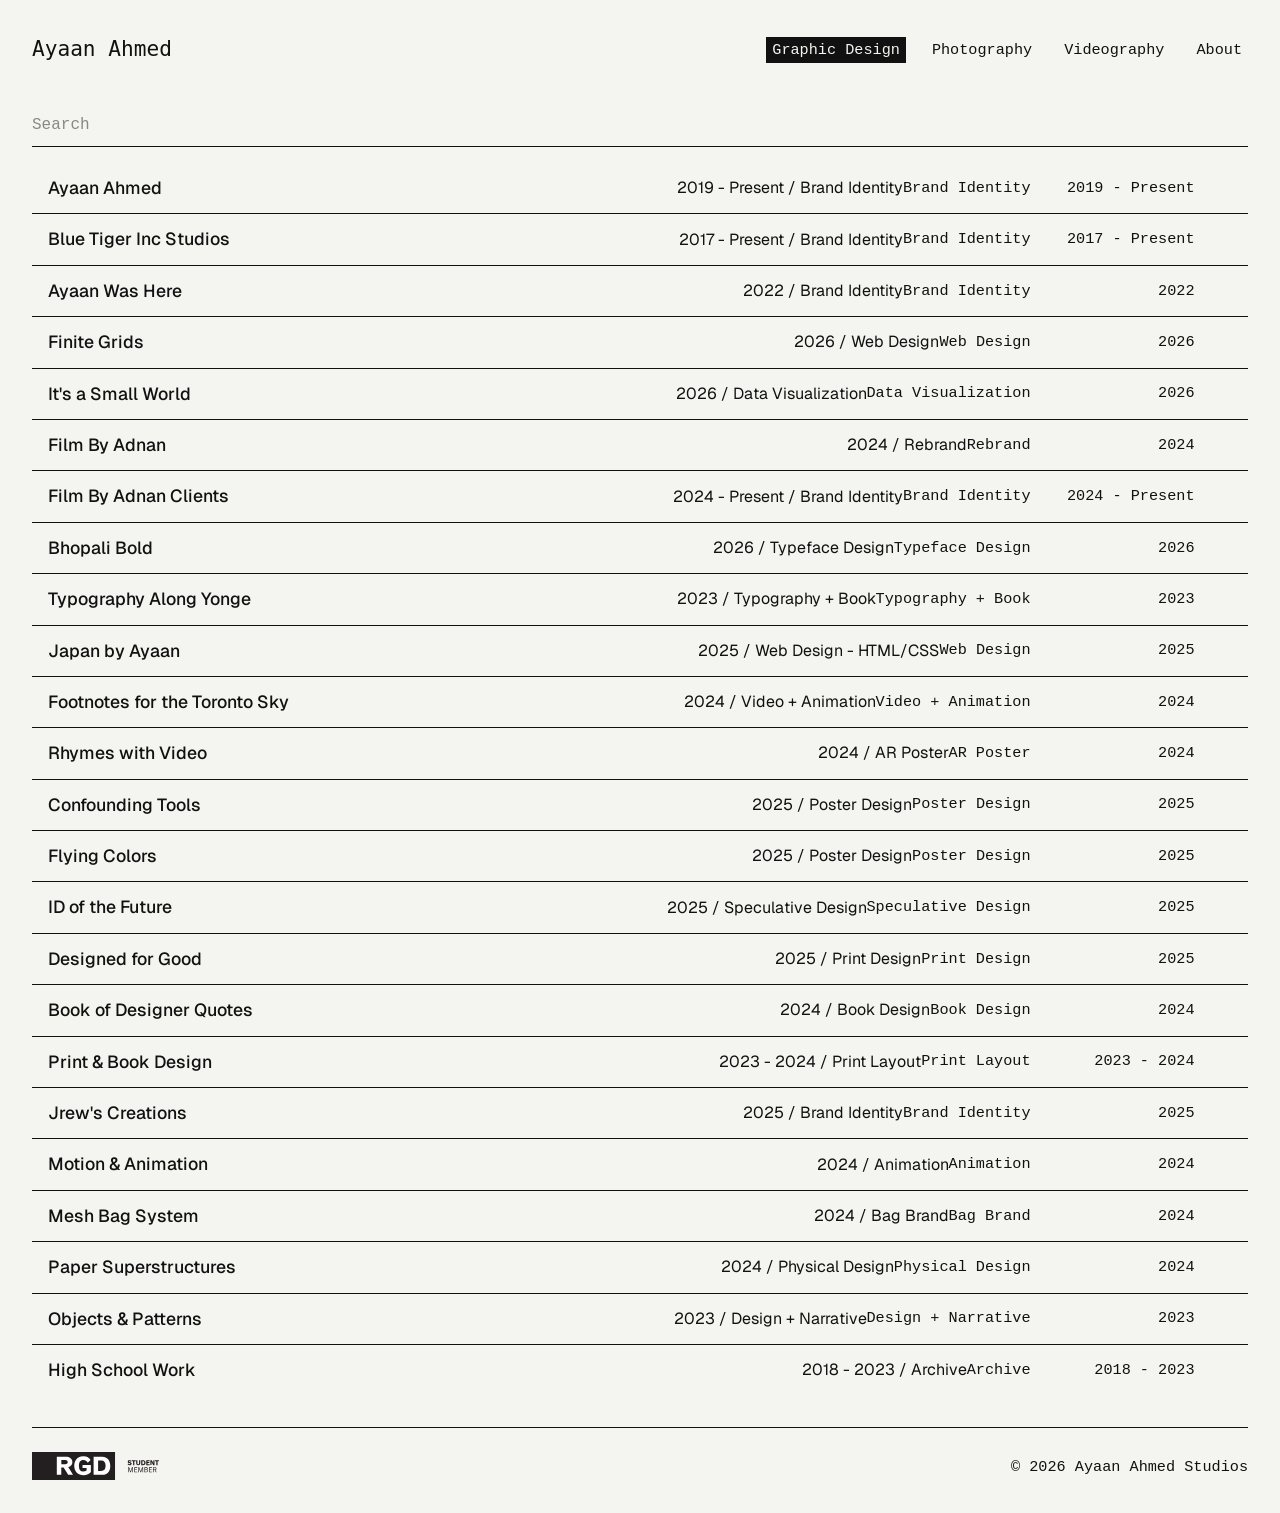
==== commit 3fc391fd: "Update index.html" ====
--- a/index.html
+++ b/index.html
@@ -15,6 +15,14 @@
 </head>
 <body>
 
+<!-- MOBILE FULL SCREEN MENU -->
+<div class="mobile-menu-overlay" id="mobile-menu">
+    <a href="index.html" class="active">Graphic Design</a>
+    <a href="photography.html">Photography</a>
+    <a href="videography.html">Videography</a>
+    <a href="about.html">About</a>
+</div>
+
 <header class="site-header">
     <div class="header-content">
         <div class="identity" id="identity" tabindex="0" role="img" aria-label="Ayaan Ahmed">
@@ -24,11 +32,17 @@
     </div>
     
     <nav class="site-nav">
-        <a href="index.html" class="active mobile-hide">Graphic Design</a>
+        <a href="index.html" class="active">Graphic Design</a>
         <a href="photography.html">Photography</a>
         <a href="videography.html">Videography</a>
         <a href="about.html">About</a>
     </nav>
+
+    <!-- Apple-style Burger -->
+    <div class="burger" id="burger">
+        <div class="burger-line"></div>
+        <div class="burger-line"></div>
+    </div>
 </header>
 
 <main>
@@ -36,18 +50,22 @@
         <input type="text" id="project-search" placeholder="Search" class="project-search-input">
     </div>
 
+    <!-- 25 Accurately ordered projects with corrected years -->
     <ul class="project-directory" id="directory-list">
         
         <li class="project-item">
             <details>
                 <summary class="project-row">
-                    <img class="mobile-thumb" src="https://res.cloudinary.com/ayaanahmed/image/upload/v1782403660/Ayaan_Ahmed_Graphic_Design_Portfolio_3_ggabfb.webp" alt="Ayaan Ahmed Thumbnail" loading="lazy">
+                    <img class="mobile-thumb" src="https://res.cloudinary.com/ayaanahmed/image/upload/v1782403660/Ayaan_Ahmed_Graphic_Design_Portfolio_3_ggabfb.webp" alt="Thumbnail" loading="lazy" oncontextmenu="return false;" draggable="false">
                     <div class="row-info">
                         <span class="col-title">Ayaan Ahmed</span>
+                        <!-- Custom span specifically for the mobile single line layout -->
+                        <span class="mobile-meta">2019 - Present / Brand Identity</span>
                         <span class="col-genre">Brand Identity</span>
-                        <span class="col-year">2024</span>
-                    </div>
-                    <img class="hover-preview" src="https://res.cloudinary.com/ayaanahmed/image/upload/v1782403660/Ayaan_Ahmed_Graphic_Design_Portfolio_3_ggabfb.webp" alt="Cover" loading="lazy">
+                        <span class="col-year">2019 - Present</span>
+                    </div>
+                    <img class="hover-preview" src="https://res.cloudinary.com/ayaanahmed/image/upload/v1782403660/Ayaan_Ahmed_Graphic_Design_Portfolio_3_ggabfb.webp" alt="Cover" loading="lazy" oncontextmenu="return false;" draggable="false">
+                    <div class="accordion-icon"></div>
                 </summary>
                 <div class="project-expanded-content">
                     <div class="project-text">
@@ -55,7 +73,7 @@
                         <p class="project-description">The main logo incorporates multiple concepts and elements, like utilizing the modern Lemon/Milk font, combining the left strokes of the As in my first and last name, and a hidden emoticon within the E and D in my last name.</p>
                     </div>
                     <div class="project-gallery">
-                        <img src="https://res.cloudinary.com/ayaanahmed/image/upload/v1782403660/Ayaan_Ahmed_Graphic_Design_Portfolio_3_ggabfb.webp" alt="Image" loading="lazy">
+                        <img src="https://res.cloudinary.com/ayaanahmed/image/upload/v1782403660/Ayaan_Ahmed_Graphic_Design_Portfolio_3_ggabfb.webp" alt="Image" loading="lazy" oncontextmenu="return false;" draggable="false">
                     </div>
                 </div>
             </details>
@@ -64,13 +82,15 @@
         <li class="project-item">
             <details>
                 <summary class="project-row">
-                    <img class="mobile-thumb" src="https://res.cloudinary.com/ayaanahmed/image/upload/v1782403661/Ayaan_Ahmed_Graphic_Design_Portfolio_6_qg5shm.webp" alt="Blue Tiger Inc Studios Thumbnail" loading="lazy">
+                    <img class="mobile-thumb" src="https://res.cloudinary.com/ayaanahmed/image/upload/v1782403661/Ayaan_Ahmed_Graphic_Design_Portfolio_6_qg5shm.webp" alt="Thumbnail" loading="lazy" oncontextmenu="return false;" draggable="false">
                     <div class="row-info">
                         <span class="col-title">Blue Tiger Inc Studios</span>
+                        <span class="mobile-meta">2017 - Present / Brand Identity</span>
                         <span class="col-genre">Brand Identity</span>
-                        <span class="col-year">2024</span>
-                    </div>
-                    <img class="hover-preview" src="https://res.cloudinary.com/ayaanahmed/image/upload/v1782403661/Ayaan_Ahmed_Graphic_Design_Portfolio_6_qg5shm.webp" alt="Cover" loading="lazy">
+                        <span class="col-year">2017 - Present</span>
+                    </div>
+                    <img class="hover-preview" src="https://res.cloudinary.com/ayaanahmed/image/upload/v1782403661/Ayaan_Ahmed_Graphic_Design_Portfolio_6_qg5shm.webp" alt="Cover" loading="lazy" oncontextmenu="return false;" draggable="false">
+                    <div class="accordion-icon"></div>
                 </summary>
                 <div class="project-expanded-content">
                     <div class="project-text">
@@ -78,7 +98,7 @@
                         <p class="project-description">Under the brand and persona of Blue Tiger Inc Studios, I created hundreds of videos since its inception, and gained thousands of subscribers on its main outlet on YouTube. The original book is still ongoing in writing.</p>
                     </div>
                     <div class="project-gallery">
-                        <img src="https://res.cloudinary.com/ayaanahmed/image/upload/v1782403661/Ayaan_Ahmed_Graphic_Design_Portfolio_6_qg5shm.webp" alt="Image" loading="lazy">
+                        <img src="https://res.cloudinary.com/ayaanahmed/image/upload/v1782403661/Ayaan_Ahmed_Graphic_Design_Portfolio_6_qg5shm.webp" alt="Image" loading="lazy" oncontextmenu="return false;" draggable="false">
                     </div>
                 </div>
             </details>
@@ -87,13 +107,15 @@
         <li class="project-item">
             <details>
                 <summary class="project-row">
-                    <img class="mobile-thumb" src="https://res.cloudinary.com/ayaanahmed/image/upload/v1782403660/Ayaan_Ahmed_Graphic_Design_Portfolio_4_ak2i6o.webp" alt="Ayaan Was Here Thumbnail" loading="lazy">
+                    <img class="mobile-thumb" src="https://res.cloudinary.com/ayaanahmed/image/upload/v1782403660/Ayaan_Ahmed_Graphic_Design_Portfolio_4_ak2i6o.webp" alt="Thumbnail" loading="lazy" oncontextmenu="return false;" draggable="false">
                     <div class="row-info">
                         <span class="col-title">Ayaan Was Here</span>
+                        <span class="mobile-meta">2022 / Brand Identity</span>
                         <span class="col-genre">Brand Identity</span>
-                        <span class="col-year">2024</span>
-                    </div>
-                    <img class="hover-preview" src="https://res.cloudinary.com/ayaanahmed/image/upload/v1782403660/Ayaan_Ahmed_Graphic_Design_Portfolio_4_ak2i6o.webp" alt="Cover" loading="lazy">
+                        <span class="col-year">2022</span>
+                    </div>
+                    <img class="hover-preview" src="https://res.cloudinary.com/ayaanahmed/image/upload/v1782403660/Ayaan_Ahmed_Graphic_Design_Portfolio_4_ak2i6o.webp" alt="Cover" loading="lazy" oncontextmenu="return false;" draggable="false">
+                    <div class="accordion-icon"></div>
                 </summary>
                 <div class="project-expanded-content">
                     <div class="project-text">
@@ -101,7 +123,7 @@
                         <p class="project-description">Ayaan Was Here primarily exists as a unified designed system on Instagram with ongoing posts from the key dates across my life and more to come in the future.</p>
                     </div>
                     <div class="project-gallery">
-                        <img src="https://res.cloudinary.com/ayaanahmed/image/upload/v1782403660/Ayaan_Ahmed_Graphic_Design_Portfolio_4_ak2i6o.webp" alt="Image" loading="lazy">
+                        <img src="https://res.cloudinary.com/ayaanahmed/image/upload/v1782403660/Ayaan_Ahmed_Graphic_Design_Portfolio_4_ak2i6o.webp" alt="Image" loading="lazy" oncontextmenu="return false;" draggable="false">
                     </div>
                 </div>
             </details>
@@ -110,49 +132,55 @@
         <li class="project-item">
             <details>
                 <summary class="project-row">
-                    <img class="mobile-thumb" src="https://res.cloudinary.com/ayaanahmed/image/upload/v1782403664/Ayaan_Ahmed_Graphic_Design_Portfolio_15_zoyikw.webp" alt="Finite Grids Thumbnail" loading="lazy">
+                    <img class="mobile-thumb" src="https://res.cloudinary.com/ayaanahmed/image/upload/v1782403664/Ayaan_Ahmed_Graphic_Design_Portfolio_15_zoyikw.webp" alt="Thumbnail" loading="lazy" oncontextmenu="return false;" draggable="false">
                     <div class="row-info">
                         <span class="col-title">Finite Grids</span>
+                        <span class="mobile-meta">2026 / Web Design</span>
                         <span class="col-genre">Web Design</span>
-                        <span class="col-year">2024</span>
-                    </div>
-                    <img class="hover-preview" src="https://res.cloudinary.com/ayaanahmed/image/upload/v1782403664/Ayaan_Ahmed_Graphic_Design_Portfolio_15_zoyikw.webp" alt="Cover" loading="lazy">
-                </summary>
-                <div class="project-expanded-content">
-                    <div class="project-text"><p class="project-description">Description pending...</p></div>
-                    <div class="project-gallery"><img src="https://res.cloudinary.com/ayaanahmed/image/upload/v1782403664/Ayaan_Ahmed_Graphic_Design_Portfolio_15_zoyikw.webp" alt="Image" loading="lazy"></div>
-                </div>
-            </details>
-        </li>
-
-        <li class="project-item">
-            <details>
-                <summary class="project-row">
-                    <img class="mobile-thumb" src="https://res.cloudinary.com/ayaanahmed/image/upload/v1782403668/Ayaan_Ahmed_Graphic_Design_Portfolio_31_mwws3b.webp" alt="It's a Small World Thumbnail" loading="lazy">
+                        <span class="col-year">2026</span>
+                    </div>
+                    <img class="hover-preview" src="https://res.cloudinary.com/ayaanahmed/image/upload/v1782403664/Ayaan_Ahmed_Graphic_Design_Portfolio_15_zoyikw.webp" alt="Cover" loading="lazy" oncontextmenu="return false;" draggable="false">
+                    <div class="accordion-icon"></div>
+                </summary>
+                <div class="project-expanded-content">
+                    <div class="project-text"><p class="project-description">Description pending...</p></div>
+                    <div class="project-gallery"><img src="https://res.cloudinary.com/ayaanahmed/image/upload/v1782403664/Ayaan_Ahmed_Graphic_Design_Portfolio_15_zoyikw.webp" alt="Image" loading="lazy" oncontextmenu="return false;" draggable="false"></div>
+                </div>
+            </details>
+        </li>
+
+        <li class="project-item">
+            <details>
+                <summary class="project-row">
+                    <img class="mobile-thumb" src="https://res.cloudinary.com/ayaanahmed/image/upload/v1782403668/Ayaan_Ahmed_Graphic_Design_Portfolio_31_mwws3b.webp" alt="Thumbnail" loading="lazy" oncontextmenu="return false;" draggable="false">
                     <div class="row-info">
                         <span class="col-title">It's a Small World</span>
+                        <span class="mobile-meta">2026 / Data Visualization</span>
                         <span class="col-genre">Data Visualization</span>
-                        <span class="col-year">2024</span>
-                    </div>
-                    <img class="hover-preview" src="https://res.cloudinary.com/ayaanahmed/image/upload/v1782403668/Ayaan_Ahmed_Graphic_Design_Portfolio_31_mwws3b.webp" alt="Cover" loading="lazy">
-                </summary>
-                <div class="project-expanded-content">
-                    <div class="project-text"><p class="project-description">Description pending...</p></div>
-                    <div class="project-gallery"><img src="https://res.cloudinary.com/ayaanahmed/image/upload/v1782403668/Ayaan_Ahmed_Graphic_Design_Portfolio_31_mwws3b.webp" alt="Image" loading="lazy"></div>
-                </div>
-            </details>
-        </li>
-
-        <li class="project-item">
-            <details>
-                <summary class="project-row">
-                    <img class="mobile-thumb" src="https://res.cloudinary.com/ayaanahmed/image/upload/v1782403663/Ayaan_Ahmed_Graphic_Design_Portfolio_14_phg21l.webp" alt="Film By Adnan Thumbnail" loading="lazy">
+                        <span class="col-year">2026</span>
+                    </div>
+                    <img class="hover-preview" src="https://res.cloudinary.com/ayaanahmed/image/upload/v1782403668/Ayaan_Ahmed_Graphic_Design_Portfolio_31_mwws3b.webp" alt="Cover" loading="lazy" oncontextmenu="return false;" draggable="false">
+                    <div class="accordion-icon"></div>
+                </summary>
+                <div class="project-expanded-content">
+                    <div class="project-text"><p class="project-description">Description pending...</p></div>
+                    <div class="project-gallery"><img src="https://res.cloudinary.com/ayaanahmed/image/upload/v1782403668/Ayaan_Ahmed_Graphic_Design_Portfolio_31_mwws3b.webp" alt="Image" loading="lazy" oncontextmenu="return false;" draggable="false"></div>
+                </div>
+            </details>
+        </li>
+
+        <li class="project-item">
+            <details>
+                <summary class="project-row">
+                    <img class="mobile-thumb" src="https://res.cloudinary.com/ayaanahmed/image/upload/v1782403663/Ayaan_Ahmed_Graphic_Design_Portfolio_14_phg21l.webp" alt="Thumbnail" loading="lazy" oncontextmenu="return false;" draggable="false">
                     <div class="row-info">
                         <span class="col-title">Film By Adnan</span>
+                        <span class="mobile-meta">2024 / Rebrand</span>
                         <span class="col-genre">Rebrand</span>
                         <span class="col-year">2024</span>
                     </div>
-                    <img class="hover-preview" src="https://res.cloudinary.com/ayaanahmed/image/upload/v1782403663/Ayaan_Ahmed_Graphic_Design_Portfolio_14_phg21l.webp" alt="Cover" loading="lazy">
+                    <img class="hover-preview" src="https://res.cloudinary.com/ayaanahmed/image/upload/v1782403663/Ayaan_Ahmed_Graphic_Design_Portfolio_14_phg21l.webp" alt="Cover" loading="lazy" oncontextmenu="return false;" draggable="false">
+                    <div class="accordion-icon"></div>
                 </summary>
                 <div class="project-expanded-content">
                     <div class="project-text">
@@ -160,22 +188,24 @@
                         <p class="project-description">The resulting brand identity, inspired by the previous logo, and curated for specific use cases like social media marketing is used throughout the company’s workflow now: On all their social platforms, their website, as well as all documentation.</p>
                     </div>
                     <div class="project-gallery">
-                        <img src="https://res.cloudinary.com/ayaanahmed/image/upload/v1782403663/Ayaan_Ahmed_Graphic_Design_Portfolio_14_phg21l.webp" alt="Image" loading="lazy">
-                    </div>
-                </div>
-            </details>
-        </li>
-
-        <li class="project-item">
-            <details>
-                <summary class="project-row">
-                    <img class="mobile-thumb" src="https://res.cloudinary.com/ayaanahmed/image/upload/v1782403670/Ayaan_Ahmed_Graphic_Design_Portfolio_33_ojtibt.webp" alt="Film By Adnan Clients Thumbnail" loading="lazy">
+                        <img src="https://res.cloudinary.com/ayaanahmed/image/upload/v1782403663/Ayaan_Ahmed_Graphic_Design_Portfolio_14_phg21l.webp" alt="Image" loading="lazy" oncontextmenu="return false;" draggable="false">
+                    </div>
+                </div>
+            </details>
+        </li>
+
+        <li class="project-item">
+            <details>
+                <summary class="project-row">
+                    <img class="mobile-thumb" src="https://res.cloudinary.com/ayaanahmed/image/upload/v1782403670/Ayaan_Ahmed_Graphic_Design_Portfolio_33_ojtibt.webp" alt="Thumbnail" loading="lazy" oncontextmenu="return false;" draggable="false">
                     <div class="row-info">
                         <span class="col-title">Film By Adnan Clients</span>
+                        <span class="mobile-meta">2024 - Present / Brand Identity</span>
                         <span class="col-genre">Brand Identity</span>
-                        <span class="col-year">2024</span>
-                    </div>
-                    <img class="hover-preview" src="https://res.cloudinary.com/ayaanahmed/image/upload/v1782403670/Ayaan_Ahmed_Graphic_Design_Portfolio_33_ojtibt.webp" alt="Cover" loading="lazy">
+                        <span class="col-year">2024 - Present</span>
+                    </div>
+                    <img class="hover-preview" src="https://res.cloudinary.com/ayaanahmed/image/upload/v1782403670/Ayaan_Ahmed_Graphic_Design_Portfolio_33_ojtibt.webp" alt="Cover" loading="lazy" oncontextmenu="return false;" draggable="false">
+                    <div class="accordion-icon"></div>
                 </summary>
                 <div class="project-expanded-content">
                     <div class="project-text">
@@ -185,137 +215,151 @@
                         <p class="project-description"><strong>Jerome's Favorite Spots:</strong> Clean, localized branding marks designed to highlight specific geographic and lifestyle series content.</p>
                     </div>
                     <div class="project-gallery">
-                        <img src="https://res.cloudinary.com/ayaanahmed/image/upload/v1782403670/Ayaan_Ahmed_Graphic_Design_Portfolio_33_ojtibt.webp" alt="Image" loading="lazy">
-                        <img src="https://res.cloudinary.com/ayaanahmed/image/upload/v1782403660/Ayaan_Ahmed_Graphic_Design_Portfolio_1_y9hoke.webp" alt="Image" loading="lazy">
-                        <img src="https://res.cloudinary.com/ayaanahmed/image/upload/v1782403665/Ayaan_Ahmed_Graphic_Design_Portfolio_21_blc3i3.webp" alt="Image" loading="lazy">
-                    </div>
-                </div>
-            </details>
-        </li>
-
-        <li class="project-item">
-            <details>
-                <summary class="project-row">
-                    <img class="mobile-thumb" src="https://res.cloudinary.com/ayaanahmed/image/upload/v1782403660/Ayaan_Ahmed_Graphic_Design_Portfolio_5_vyzlsn.webp" alt="Bhopali Bold Thumbnail" loading="lazy">
+                        <img src="https://res.cloudinary.com/ayaanahmed/image/upload/v1782403670/Ayaan_Ahmed_Graphic_Design_Portfolio_33_ojtibt.webp" alt="Image" loading="lazy" oncontextmenu="return false;" draggable="false">
+                        <img src="https://res.cloudinary.com/ayaanahmed/image/upload/v1782403660/Ayaan_Ahmed_Graphic_Design_Portfolio_1_y9hoke.webp" alt="Image" loading="lazy" oncontextmenu="return false;" draggable="false">
+                        <img src="https://res.cloudinary.com/ayaanahmed/image/upload/v1782403665/Ayaan_Ahmed_Graphic_Design_Portfolio_21_blc3i3.webp" alt="Image" loading="lazy" oncontextmenu="return false;" draggable="false">
+                    </div>
+                </div>
+            </details>
+        </li>
+
+        <li class="project-item">
+            <details>
+                <summary class="project-row">
+                    <img class="mobile-thumb" src="https://res.cloudinary.com/ayaanahmed/image/upload/v1782403660/Ayaan_Ahmed_Graphic_Design_Portfolio_5_vyzlsn.webp" alt="Thumbnail" loading="lazy" oncontextmenu="return false;" draggable="false">
                     <div class="row-info">
                         <span class="col-title">Bhopali Bold</span>
+                        <span class="mobile-meta">2026 / Typeface Design</span>
                         <span class="col-genre">Typeface Design</span>
-                        <span class="col-year">2024</span>
-                    </div>
-                    <img class="hover-preview" src="https://res.cloudinary.com/ayaanahmed/image/upload/v1782403660/Ayaan_Ahmed_Graphic_Design_Portfolio_5_vyzlsn.webp" alt="Cover" loading="lazy">
-                </summary>
-                <div class="project-expanded-content">
-                    <div class="project-text"><p class="project-description">Description pending...</p></div>
-                    <div class="project-gallery"><img src="https://res.cloudinary.com/ayaanahmed/image/upload/v1782403660/Ayaan_Ahmed_Graphic_Design_Portfolio_5_vyzlsn.webp" alt="Image" loading="lazy"></div>
-                </div>
-            </details>
-        </li>
-
-        <li class="project-item">
-            <details>
-                <summary class="project-row">
-                    <img class="mobile-thumb" src="https://res.cloudinary.com/ayaanahmed/image/upload/v1782403670/Ayaan_Ahmed_Graphic_Design_Portfolio_36_ehmntk.webp" alt="Typography Along Yonge Thumbnail" loading="lazy">
+                        <span class="col-year">2026</span>
+                    </div>
+                    <img class="hover-preview" src="https://res.cloudinary.com/ayaanahmed/image/upload/v1782403660/Ayaan_Ahmed_Graphic_Design_Portfolio_5_vyzlsn.webp" alt="Cover" loading="lazy" oncontextmenu="return false;" draggable="false">
+                    <div class="accordion-icon"></div>
+                </summary>
+                <div class="project-expanded-content">
+                    <div class="project-text"><p class="project-description">Description pending...</p></div>
+                    <div class="project-gallery"><img src="https://res.cloudinary.com/ayaanahmed/image/upload/v1782403660/Ayaan_Ahmed_Graphic_Design_Portfolio_5_vyzlsn.webp" alt="Image" loading="lazy" oncontextmenu="return false;" draggable="false"></div>
+                </div>
+            </details>
+        </li>
+
+        <li class="project-item">
+            <details>
+                <summary class="project-row">
+                    <img class="mobile-thumb" src="https://res.cloudinary.com/ayaanahmed/image/upload/v1782403670/Ayaan_Ahmed_Graphic_Design_Portfolio_36_ehmntk.webp" alt="Thumbnail" loading="lazy" oncontextmenu="return false;" draggable="false">
                     <div class="row-info">
                         <span class="col-title">Typography Along Yonge</span>
+                        <span class="mobile-meta">2023 / Typography + Book</span>
                         <span class="col-genre">Typography + Book</span>
-                        <span class="col-year">2024</span>
-                    </div>
-                    <img class="hover-preview" src="https://res.cloudinary.com/ayaanahmed/image/upload/v1782403670/Ayaan_Ahmed_Graphic_Design_Portfolio_36_ehmntk.webp" alt="Cover" loading="lazy">
-                </summary>
-                <div class="project-expanded-content">
-                    <div class="project-text"><p class="project-description">Description pending...</p></div>
-                    <div class="project-gallery"><img src="https://res.cloudinary.com/ayaanahmed/image/upload/v1782403670/Ayaan_Ahmed_Graphic_Design_Portfolio_36_ehmntk.webp" alt="Image" loading="lazy"></div>
-                </div>
-            </details>
-        </li>
-
-        <li class="project-item">
-            <details>
-                <summary class="project-row">
-                    <img class="mobile-thumb" src="https://res.cloudinary.com/ayaanahmed/image/upload/v1782403665/Ayaan_Ahmed_Graphic_Design_Portfolio_20_jdrtd1.webp" alt="Japan by Ayaan Thumbnail" loading="lazy">
+                        <span class="col-year">2023</span>
+                    </div>
+                    <img class="hover-preview" src="https://res.cloudinary.com/ayaanahmed/image/upload/v1782403670/Ayaan_Ahmed_Graphic_Design_Portfolio_36_ehmntk.webp" alt="Cover" loading="lazy" oncontextmenu="return false;" draggable="false">
+                    <div class="accordion-icon"></div>
+                </summary>
+                <div class="project-expanded-content">
+                    <div class="project-text"><p class="project-description">Description pending...</p></div>
+                    <div class="project-gallery"><img src="https://res.cloudinary.com/ayaanahmed/image/upload/v1782403670/Ayaan_Ahmed_Graphic_Design_Portfolio_36_ehmntk.webp" alt="Image" loading="lazy" oncontextmenu="return false;" draggable="false"></div>
+                </div>
+            </details>
+        </li>
+
+        <li class="project-item">
+            <details>
+                <summary class="project-row">
+                    <img class="mobile-thumb" src="https://res.cloudinary.com/ayaanahmed/image/upload/v1782403665/Ayaan_Ahmed_Graphic_Design_Portfolio_20_jdrtd1.webp" alt="Thumbnail" loading="lazy" oncontextmenu="return false;" draggable="false">
                     <div class="row-info">
                         <span class="col-title">Japan by Ayaan</span>
+                        <span class="mobile-meta">2025 / Web Design - HTML/CSS</span>
                         <span class="col-genre">Web Design</span>
-                        <span class="col-year">2024</span>
-                    </div>
-                    <img class="hover-preview" src="https://res.cloudinary.com/ayaanahmed/image/upload/v1782403665/Ayaan_Ahmed_Graphic_Design_Portfolio_20_jdrtd1.webp" alt="Cover" loading="lazy">
-                </summary>
-                <div class="project-expanded-content">
-                    <div class="project-text"><p class="project-description">Description pending...</p></div>
-                    <div class="project-gallery"><img src="https://res.cloudinary.com/ayaanahmed/image/upload/v1782403665/Ayaan_Ahmed_Graphic_Design_Portfolio_20_jdrtd1.webp" alt="Image" loading="lazy"></div>
-                </div>
-            </details>
-        </li>
-
-        <li class="project-item">
-            <details>
-                <summary class="project-row">
-                    <img class="mobile-thumb" src="https://res.cloudinary.com/ayaanahmed/image/upload/v1782403665/Ayaan_Ahmed_Graphic_Design_Portfolio_17_wvn04y.webp" alt="Footnotes for the Toronto Sky Thumbnail" loading="lazy">
+                        <span class="col-year">2025</span>
+                    </div>
+                    <img class="hover-preview" src="https://res.cloudinary.com/ayaanahmed/image/upload/v1782403665/Ayaan_Ahmed_Graphic_Design_Portfolio_20_jdrtd1.webp" alt="Cover" loading="lazy" oncontextmenu="return false;" draggable="false">
+                    <div class="accordion-icon"></div>
+                </summary>
+                <div class="project-expanded-content">
+                    <div class="project-text"><p class="project-description">Description pending...</p></div>
+                    <div class="project-gallery"><img src="https://res.cloudinary.com/ayaanahmed/image/upload/v1782403665/Ayaan_Ahmed_Graphic_Design_Portfolio_20_jdrtd1.webp" alt="Image" loading="lazy" oncontextmenu="return false;" draggable="false"></div>
+                </div>
+            </details>
+        </li>
+
+        <li class="project-item">
+            <details>
+                <summary class="project-row">
+                    <img class="mobile-thumb" src="https://res.cloudinary.com/ayaanahmed/image/upload/v1782403665/Ayaan_Ahmed_Graphic_Design_Portfolio_17_wvn04y.webp" alt="Thumbnail" loading="lazy" oncontextmenu="return false;" draggable="false">
                     <div class="row-info">
                         <span class="col-title">Footnotes for the Toronto Sky</span>
+                        <span class="mobile-meta">2024 / Video + Animation</span>
                         <span class="col-genre">Video + Animation</span>
                         <span class="col-year">2024</span>
                     </div>
-                    <img class="hover-preview" src="https://res.cloudinary.com/ayaanahmed/image/upload/v1782403665/Ayaan_Ahmed_Graphic_Design_Portfolio_17_wvn04y.webp" alt="Cover" loading="lazy">
-                </summary>
-                <div class="project-expanded-content">
-                    <div class="project-text"><p class="project-description">Description pending...</p></div>
-                    <div class="project-gallery"><img src="https://res.cloudinary.com/ayaanahmed/image/upload/v1782403665/Ayaan_Ahmed_Graphic_Design_Portfolio_17_wvn04y.webp" alt="Image" loading="lazy"></div>
-                </div>
-            </details>
-        </li>
-
-        <li class="project-item">
-            <details>
-                <summary class="project-row">
-                    <img class="mobile-thumb" src="https://res.cloudinary.com/ayaanahmed/image/upload/v1782403667/Ayaan_Ahmed_Graphic_Design_Portfolio_29_qwjtdw.webp" alt="Rhymes with Video Thumbnail" loading="lazy">
+                    <img class="hover-preview" src="https://res.cloudinary.com/ayaanahmed/image/upload/v1782403665/Ayaan_Ahmed_Graphic_Design_Portfolio_17_wvn04y.webp" alt="Cover" loading="lazy" oncontextmenu="return false;" draggable="false">
+                    <div class="accordion-icon"></div>
+                </summary>
+                <div class="project-expanded-content">
+                    <div class="project-text"><p class="project-description">Description pending...</p></div>
+                    <div class="project-gallery"><img src="https://res.cloudinary.com/ayaanahmed/image/upload/v1782403665/Ayaan_Ahmed_Graphic_Design_Portfolio_17_wvn04y.webp" alt="Image" loading="lazy" oncontextmenu="return false;" draggable="false"></div>
+                </div>
+            </details>
+        </li>
+
+        <li class="project-item">
+            <details>
+                <summary class="project-row">
+                    <img class="mobile-thumb" src="https://res.cloudinary.com/ayaanahmed/image/upload/v1782403667/Ayaan_Ahmed_Graphic_Design_Portfolio_29_qwjtdw.webp" alt="Thumbnail" loading="lazy" oncontextmenu="return false;" draggable="false">
                     <div class="row-info">
                         <span class="col-title">Rhymes with Video</span>
+                        <span class="mobile-meta">2024 / AR Poster</span>
                         <span class="col-genre">AR Poster</span>
                         <span class="col-year">2024</span>
                     </div>
-                    <img class="hover-preview" src="https://res.cloudinary.com/ayaanahmed/image/upload/v1782403667/Ayaan_Ahmed_Graphic_Design_Portfolio_29_qwjtdw.webp" alt="Cover" loading="lazy">
-                </summary>
-                <div class="project-expanded-content">
-                    <div class="project-text"><p class="project-description">Description pending...</p></div>
-                    <div class="project-gallery"><img src="https://res.cloudinary.com/ayaanahmed/image/upload/v1782403667/Ayaan_Ahmed_Graphic_Design_Portfolio_29_qwjtdw.webp" alt="Image" loading="lazy"></div>
-                </div>
-            </details>
-        </li>
-
-        <li class="project-item">
-            <details>
-                <summary class="project-row">
-                    <img class="mobile-thumb" src="https://res.cloudinary.com/ayaanahmed/image/upload/v1782403663/Ayaan_Ahmed_Graphic_Design_Portfolio_9_dy4f0p.webp" alt="Confounding Tools Thumbnail" loading="lazy">
+                    <img class="hover-preview" src="https://res.cloudinary.com/ayaanahmed/image/upload/v1782403667/Ayaan_Ahmed_Graphic_Design_Portfolio_29_qwjtdw.webp" alt="Cover" loading="lazy" oncontextmenu="return false;" draggable="false">
+                    <div class="accordion-icon"></div>
+                </summary>
+                <div class="project-expanded-content">
+                    <div class="project-text"><p class="project-description">Description pending...</p></div>
+                    <div class="project-gallery"><img src="https://res.cloudinary.com/ayaanahmed/image/upload/v1782403667/Ayaan_Ahmed_Graphic_Design_Portfolio_29_qwjtdw.webp" alt="Image" loading="lazy" oncontextmenu="return false;" draggable="false"></div>
+                </div>
+            </details>
+        </li>
+
+        <li class="project-item">
+            <details>
+                <summary class="project-row">
+                    <img class="mobile-thumb" src="https://res.cloudinary.com/ayaanahmed/image/upload/v1782403663/Ayaan_Ahmed_Graphic_Design_Portfolio_9_dy4f0p.webp" alt="Thumbnail" loading="lazy" oncontextmenu="return false;" draggable="false">
                     <div class="row-info">
                         <span class="col-title">Confounding Tools</span>
+                        <span class="mobile-meta">2025 / Poster Design</span>
                         <span class="col-genre">Poster Design</span>
-                        <span class="col-year">2024</span>
-                    </div>
-                    <img class="hover-preview" src="https://res.cloudinary.com/ayaanahmed/image/upload/v1782403663/Ayaan_Ahmed_Graphic_Design_Portfolio_9_dy4f0p.webp" alt="Cover" loading="lazy">
-                </summary>
-                <div class="project-expanded-content">
-                    <div class="project-text">
-                        <p class="project-description">As the first assignment for a second-year Graphic Design class, I was tasked with developing a cohesive, well designed poster WITHOUT the usage of any design-specific software, which spiralled into an in-depth production of variations across multiple platforms.</p>
+                        <span class="col-year">2025</span>
+                    </div>
+                    <img class="hover-preview" src="https://res.cloudinary.com/ayaanahmed/image/upload/v1782403663/Ayaan_Ahmed_Graphic_Design_Portfolio_9_dy4f0p.webp" alt="Cover" loading="lazy" oncontextmenu="return false;" draggable="false">
+                    <div class="accordion-icon"></div>
+                </summary>
+                <div class="project-expanded-content">
+                    <div class="project-text">
+                        <p class="project-description">As the first assignment for a second-year Graphic Design class, I was tasked with developing a cohesive, well designed poster WITHOUT the usage of any design-specific software, which spiralled into an in-depth production of variations across multiple platforms and software.</p>
                         <p class="project-description">The final poster came about from the usage of multiple of my own photographs, using the video editing software Final Cut Pro as the main canvas instead of design software, and some additional touch up on some assets with Krita.</p>
                     </div>
                     <div class="project-gallery">
-                        <img src="https://res.cloudinary.com/ayaanahmed/image/upload/v1782403663/Ayaan_Ahmed_Graphic_Design_Portfolio_9_dy4f0p.webp" alt="Image" loading="lazy">
-                    </div>
-                </div>
-            </details>
-        </li>
-
-        <li class="project-item">
-            <details>
-                <summary class="project-row">
-                    <img class="mobile-thumb" src="https://res.cloudinary.com/ayaanahmed/image/upload/v1782403664/Ayaan_Ahmed_Graphic_Design_Portfolio_16_ktgxf7.webp" alt="Flying Colors Thumbnail" loading="lazy">
+                        <img src="https://res.cloudinary.com/ayaanahmed/image/upload/v1782403663/Ayaan_Ahmed_Graphic_Design_Portfolio_9_dy4f0p.webp" alt="Image" loading="lazy" oncontextmenu="return false;" draggable="false">
+                    </div>
+                </div>
+            </details>
+        </li>
+
+        <li class="project-item">
+            <details>
+                <summary class="project-row">
+                    <img class="mobile-thumb" src="https://res.cloudinary.com/ayaanahmed/image/upload/v1782403664/Ayaan_Ahmed_Graphic_Design_Portfolio_16_ktgxf7.webp" alt="Thumbnail" loading="lazy" oncontextmenu="return false;" draggable="false">
                     <div class="row-info">
                         <span class="col-title">Flying Colors</span>
+                        <span class="mobile-meta">2025 / Poster Design</span>
                         <span class="col-genre">Poster Design</span>
-                        <span class="col-year">2024</span>
-                    </div>
-                    <img class="hover-preview" src="https://res.cloudinary.com/ayaanahmed/image/upload/v1782403664/Ayaan_Ahmed_Graphic_Design_Portfolio_16_ktgxf7.webp" alt="Cover" loading="lazy">
+                        <span class="col-year">2025</span>
+                    </div>
+                    <img class="hover-preview" src="https://res.cloudinary.com/ayaanahmed/image/upload/v1782403664/Ayaan_Ahmed_Graphic_Design_Portfolio_16_ktgxf7.webp" alt="Cover" loading="lazy" oncontextmenu="return false;" draggable="false">
+                    <div class="accordion-icon"></div>
                 </summary>
                 <div class="project-expanded-content">
                     <div class="project-text">
@@ -323,40 +367,44 @@
                         <p class="project-description">The final poster is a thoroughly thought-out poster utilizing some of the many images compiled for the project along with typography and colors tested multiple times for printing until finalized to this version.</p>
                     </div>
                     <div class="project-gallery">
-                        <img src="https://res.cloudinary.com/ayaanahmed/image/upload/v1782403664/Ayaan_Ahmed_Graphic_Design_Portfolio_16_ktgxf7.webp" alt="Image" loading="lazy">
-                    </div>
-                </div>
-            </details>
-        </li>
-
-        <li class="project-item">
-            <details>
-                <summary class="project-row">
-                    <img class="mobile-thumb" src="https://res.cloudinary.com/ayaanahmed/image/upload/v1782403665/Ayaan_Ahmed_Graphic_Design_Portfolio_19_jct49w.webp" alt="ID of the Future Thumbnail" loading="lazy">
+                        <img src="https://res.cloudinary.com/ayaanahmed/image/upload/v1782403664/Ayaan_Ahmed_Graphic_Design_Portfolio_16_ktgxf7.webp" alt="Image" loading="lazy" oncontextmenu="return false;" draggable="false">
+                    </div>
+                </div>
+            </details>
+        </li>
+
+        <li class="project-item">
+            <details>
+                <summary class="project-row">
+                    <img class="mobile-thumb" src="https://res.cloudinary.com/ayaanahmed/image/upload/v1782403665/Ayaan_Ahmed_Graphic_Design_Portfolio_19_jct49w.webp" alt="Thumbnail" loading="lazy" oncontextmenu="return false;" draggable="false">
                     <div class="row-info">
                         <span class="col-title">ID of the Future</span>
+                        <span class="mobile-meta">2025 / Speculative Design</span>
                         <span class="col-genre">Speculative Design</span>
-                        <span class="col-year">2024</span>
-                    </div>
-                    <img class="hover-preview" src="https://res.cloudinary.com/ayaanahmed/image/upload/v1782403665/Ayaan_Ahmed_Graphic_Design_Portfolio_19_jct49w.webp" alt="Cover" loading="lazy">
-                </summary>
-                <div class="project-expanded-content">
-                    <div class="project-text"><p class="project-description">Description pending...</p></div>
-                    <div class="project-gallery"><img src="https://res.cloudinary.com/ayaanahmed/image/upload/v1782403665/Ayaan_Ahmed_Graphic_Design_Portfolio_19_jct49w.webp" alt="Image" loading="lazy"></div>
-                </div>
-            </details>
-        </li>
-
-        <li class="project-item">
-            <details>
-                <summary class="project-row">
-                    <img class="mobile-thumb" src="https://res.cloudinary.com/ayaanahmed/image/upload/v1782403663/Ayaan_Ahmed_Graphic_Design_Portfolio_13_mazzyu.webp" alt="Designed for Good Thumbnail" loading="lazy">
+                        <span class="col-year">2025</span>
+                    </div>
+                    <img class="hover-preview" src="https://res.cloudinary.com/ayaanahmed/image/upload/v1782403665/Ayaan_Ahmed_Graphic_Design_Portfolio_19_jct49w.webp" alt="Cover" loading="lazy" oncontextmenu="return false;" draggable="false">
+                    <div class="accordion-icon"></div>
+                </summary>
+                <div class="project-expanded-content">
+                    <div class="project-text"><p class="project-description">Description pending...</p></div>
+                    <div class="project-gallery"><img src="https://res.cloudinary.com/ayaanahmed/image/upload/v1782403665/Ayaan_Ahmed_Graphic_Design_Portfolio_19_jct49w.webp" alt="Image" loading="lazy" oncontextmenu="return false;" draggable="false"></div>
+                </div>
+            </details>
+        </li>
+
+        <li class="project-item">
+            <details>
+                <summary class="project-row">
+                    <img class="mobile-thumb" src="https://res.cloudinary.com/ayaanahmed/image/upload/v1782403663/Ayaan_Ahmed_Graphic_Design_Portfolio_13_mazzyu.webp" alt="Thumbnail" loading="lazy" oncontextmenu="return false;" draggable="false">
                     <div class="row-info">
                         <span class="col-title">Designed for Good</span>
+                        <span class="mobile-meta">2025 / Print Design</span>
                         <span class="col-genre">Print Design</span>
-                        <span class="col-year">2024</span>
-                    </div>
-                    <img class="hover-preview" src="https://res.cloudinary.com/ayaanahmed/image/upload/v1782403663/Ayaan_Ahmed_Graphic_Design_Portfolio_13_mazzyu.webp" alt="Cover" loading="lazy">
+                        <span class="col-year">2025</span>
+                    </div>
+                    <img class="hover-preview" src="https://res.cloudinary.com/ayaanahmed/image/upload/v1782403663/Ayaan_Ahmed_Graphic_Design_Portfolio_13_mazzyu.webp" alt="Cover" loading="lazy" oncontextmenu="return false;" draggable="false">
+                    <div class="accordion-icon"></div>
                 </summary>
                 <div class="project-expanded-content">
                     <div class="project-text">
@@ -364,22 +412,24 @@
                         <p class="project-description">The collection is a group of two postcards and a brochure, purposely designed without completion in mind, as more revolved around the process of finding a research topic to develop design from.</p>
                     </div>
                     <div class="project-gallery">
-                        <img src="https://res.cloudinary.com/ayaanahmed/image/upload/v1782403663/Ayaan_Ahmed_Graphic_Design_Portfolio_13_mazzyu.webp" alt="Image" loading="lazy">
-                    </div>
-                </div>
-            </details>
-        </li>
-
-        <li class="project-item">
-            <details>
-                <summary class="project-row">
-                    <img class="mobile-thumb" src="https://res.cloudinary.com/ayaanahmed/image/upload/v1782403663/Ayaan_Ahmed_Graphic_Design_Portfolio_7_u5hudc.webp" alt="Book of Designer Quotes Thumbnail" loading="lazy">
+                        <img src="https://res.cloudinary.com/ayaanahmed/image/upload/v1782403663/Ayaan_Ahmed_Graphic_Design_Portfolio_13_mazzyu.webp" alt="Image" loading="lazy" oncontextmenu="return false;" draggable="false">
+                    </div>
+                </div>
+            </details>
+        </li>
+
+        <li class="project-item">
+            <details>
+                <summary class="project-row">
+                    <img class="mobile-thumb" src="https://res.cloudinary.com/ayaanahmed/image/upload/v1782403663/Ayaan_Ahmed_Graphic_Design_Portfolio_7_u5hudc.webp" alt="Thumbnail" loading="lazy" oncontextmenu="return false;" draggable="false">
                     <div class="row-info">
                         <span class="col-title">Book of Designer Quotes</span>
+                        <span class="mobile-meta">2024 / Book Design</span>
                         <span class="col-genre">Book Design</span>
-                        <span class="col-year">2023</span>
-                    </div>
-                    <img class="hover-preview" src="https://res.cloudinary.com/ayaanahmed/image/upload/v1782403663/Ayaan_Ahmed_Graphic_Design_Portfolio_7_u5hudc.webp" alt="Cover" loading="lazy">
+                        <span class="col-year">2024</span>
+                    </div>
+                    <img class="hover-preview" src="https://res.cloudinary.com/ayaanahmed/image/upload/v1782403663/Ayaan_Ahmed_Graphic_Design_Portfolio_7_u5hudc.webp" alt="Cover" loading="lazy" oncontextmenu="return false;" draggable="false">
+                    <div class="accordion-icon"></div>
                 </summary>
                 <div class="project-expanded-content">
                     <div class="project-text">
@@ -387,22 +437,24 @@
                         <p class="project-description">The final book designed on InDesign, became an array of colors, varying typographic elements, multiple iterations of process and printed for display.</p>
                     </div>
                     <div class="project-gallery">
-                        <img src="https://res.cloudinary.com/ayaanahmed/image/upload/v1782403663/Ayaan_Ahmed_Graphic_Design_Portfolio_7_u5hudc.webp" alt="Image" loading="lazy">
-                    </div>
-                </div>
-            </details>
-        </li>
-
-        <li class="project-item">
-            <details>
-                <summary class="project-row">
-                    <img class="mobile-thumb" src="https://res.cloudinary.com/ayaanahmed/image/upload/v1782403663/Ayaan_Ahmed_Graphic_Design_Portfolio_12_ezq4jv.webp" alt="Print & Book Design Thumbnail" loading="lazy">
+                        <img src="https://res.cloudinary.com/ayaanahmed/image/upload/v1782403663/Ayaan_Ahmed_Graphic_Design_Portfolio_7_u5hudc.webp" alt="Image" loading="lazy" oncontextmenu="return false;" draggable="false">
+                    </div>
+                </div>
+            </details>
+        </li>
+
+        <li class="project-item">
+            <details>
+                <summary class="project-row">
+                    <img class="mobile-thumb" src="https://res.cloudinary.com/ayaanahmed/image/upload/v1782403663/Ayaan_Ahmed_Graphic_Design_Portfolio_12_ezq4jv.webp" alt="Thumbnail" loading="lazy" oncontextmenu="return false;" draggable="false">
                     <div class="row-info">
                         <span class="col-title">Print & Book Design</span>
+                        <span class="mobile-meta">2023 - 2024 / Print Layout</span>
                         <span class="col-genre">Print Layout</span>
-                        <span class="col-year">2023</span>
-                    </div>
-                    <img class="hover-preview" src="https://res.cloudinary.com/ayaanahmed/image/upload/v1782403663/Ayaan_Ahmed_Graphic_Design_Portfolio_12_ezq4jv.webp" alt="Cover" loading="lazy">
+                        <span class="col-year">2023 - 2024</span>
+                    </div>
+                    <img class="hover-preview" src="https://res.cloudinary.com/ayaanahmed/image/upload/v1782403663/Ayaan_Ahmed_Graphic_Design_Portfolio_12_ezq4jv.webp" alt="Cover" loading="lazy" oncontextmenu="return false;" draggable="false">
+                    <div class="accordion-icon"></div>
                 </summary>
                 <div class="project-expanded-content">
                     <div class="project-text">
@@ -410,118 +462,130 @@
                         <p class="project-description">The final book was made up of collaging, printing hundreds of words, letters and paragraphs, finding images from old assignments, creating a narrative chapter setup describing my frustrations across the assignments and finally compiled, scanned and printed in a final form.</p>
                     </div>
                     <div class="project-gallery">
-                        <img src="https://res.cloudinary.com/ayaanahmed/image/upload/v1782403663/Ayaan_Ahmed_Graphic_Design_Portfolio_12_ezq4jv.webp" alt="Image" loading="lazy">
-                        <img src="https://res.cloudinary.com/ayaanahmed/image/upload/v1782403666/Ayaan_Ahmed_Graphic_Design_Portfolio_24_q6xrjo.webp" alt="Image" loading="lazy">
-                    </div>
-                </div>
-            </details>
-        </li>
-
-        <li class="project-item">
-            <details>
-                <summary class="project-row">
-                    <img class="mobile-thumb" src="https://res.cloudinary.com/ayaanahmed/image/upload/v1782403665/Ayaan_Ahmed_Graphic_Design_Portfolio_22_igqt4v.webp" alt="Jrew's Creations Thumbnail" loading="lazy">
+                        <img src="https://res.cloudinary.com/ayaanahmed/image/upload/v1782403663/Ayaan_Ahmed_Graphic_Design_Portfolio_12_ezq4jv.webp" alt="Image" loading="lazy" oncontextmenu="return false;" draggable="false">
+                        <img src="https://res.cloudinary.com/ayaanahmed/image/upload/v1782403666/Ayaan_Ahmed_Graphic_Design_Portfolio_24_q6xrjo.webp" alt="Image" loading="lazy" oncontextmenu="return false;" draggable="false">
+                    </div>
+                </div>
+            </details>
+        </li>
+
+        <li class="project-item">
+            <details>
+                <summary class="project-row">
+                    <img class="mobile-thumb" src="https://res.cloudinary.com/ayaanahmed/image/upload/v1782403665/Ayaan_Ahmed_Graphic_Design_Portfolio_22_igqt4v.webp" alt="Thumbnail" loading="lazy" oncontextmenu="return false;" draggable="false">
                     <div class="row-info">
                         <span class="col-title">Jrew's Creations</span>
+                        <span class="mobile-meta">2025 / Brand Identity</span>
                         <span class="col-genre">Brand Identity</span>
-                        <span class="col-year">2024</span>
-                    </div>
-                    <img class="hover-preview" src="https://res.cloudinary.com/ayaanahmed/image/upload/v1782403665/Ayaan_Ahmed_Graphic_Design_Portfolio_22_igqt4v.webp" alt="Cover" loading="lazy">
-                </summary>
-                <div class="project-expanded-content">
-                    <div class="project-text"><p class="project-description">Description pending...</p></div>
-                    <div class="project-gallery"><img src="https://res.cloudinary.com/ayaanahmed/image/upload/v1782403665/Ayaan_Ahmed_Graphic_Design_Portfolio_22_igqt4v.webp" alt="Image" loading="lazy"></div>
-                </div>
-            </details>
-        </li>
-
-        <li class="project-item">
-            <details>
-                <summary class="project-row">
-                    <img class="mobile-thumb" src="https://res.cloudinary.com/ayaanahmed/image/upload/v1782403668/Ayaan_Ahmed_Graphic_Design_Portfolio_26_knvm9l.webp" alt="Motion & Animation Thumbnail" loading="lazy">
+                        <span class="col-year">2025</span>
+                    </div>
+                    <img class="hover-preview" src="https://res.cloudinary.com/ayaanahmed/image/upload/v1782403665/Ayaan_Ahmed_Graphic_Design_Portfolio_22_igqt4v.webp" alt="Cover" loading="lazy" oncontextmenu="return false;" draggable="false">
+                    <div class="accordion-icon"></div>
+                </summary>
+                <div class="project-expanded-content">
+                    <div class="project-text"><p class="project-description">Description pending...</p></div>
+                    <div class="project-gallery"><img src="https://res.cloudinary.com/ayaanahmed/image/upload/v1782403665/Ayaan_Ahmed_Graphic_Design_Portfolio_22_igqt4v.webp" alt="Image" loading="lazy" oncontextmenu="return false;" draggable="false"></div>
+                </div>
+            </details>
+        </li>
+
+        <li class="project-item">
+            <details>
+                <summary class="project-row">
+                    <img class="mobile-thumb" src="https://res.cloudinary.com/ayaanahmed/image/upload/v1782403668/Ayaan_Ahmed_Graphic_Design_Portfolio_26_knvm9l.webp" alt="Thumbnail" loading="lazy" oncontextmenu="return false;" draggable="false">
                     <div class="row-info">
                         <span class="col-title">Motion & Animation</span>
+                        <span class="mobile-meta">2024 / Animation</span>
                         <span class="col-genre">Animation</span>
                         <span class="col-year">2024</span>
                     </div>
-                    <img class="hover-preview" src="https://res.cloudinary.com/ayaanahmed/image/upload/v1782403668/Ayaan_Ahmed_Graphic_Design_Portfolio_26_knvm9l.webp" alt="Cover" loading="lazy">
+                    <img class="hover-preview" src="https://res.cloudinary.com/ayaanahmed/image/upload/v1782403668/Ayaan_Ahmed_Graphic_Design_Portfolio_26_knvm9l.webp" alt="Cover" loading="lazy" oncontextmenu="return false;" draggable="false">
+                    <div class="accordion-icon"></div>
                 </summary>
                 <div class="project-expanded-content">
                     <div class="project-text">
                         <p class="project-description">A collection of kinetic typography and narrative animation experiments utilizing Photoshop and After Effects.</p>
                     </div>
                     <div class="project-gallery">
-                        <img src="https://res.cloudinary.com/ayaanahmed/image/upload/v1782403668/Ayaan_Ahmed_Graphic_Design_Portfolio_26_knvm9l.webp" alt="Image" loading="lazy">
-                        <img src="https://res.cloudinary.com/ayaanahmed/image/upload/v1782403666/Ayaan_Ahmed_Graphic_Design_Portfolio_23_stcjv9.webp" alt="Image" loading="lazy">
-                    </div>
-                </div>
-            </details>
-        </li>
-
-        <li class="project-item">
-            <details>
-                <summary class="project-row">
-                    <img class="mobile-thumb" src="https://res.cloudinary.com/ayaanahmed/image/upload/v1782403666/Ayaan_Ahmed_Graphic_Design_Portfolio_25_m3icfs.webp" alt="Mesh Bag System Thumbnail" loading="lazy">
+                        <img src="https://res.cloudinary.com/ayaanahmed/image/upload/v1782403668/Ayaan_Ahmed_Graphic_Design_Portfolio_26_knvm9l.webp" alt="Image" loading="lazy" oncontextmenu="return false;" draggable="false">
+                        <img src="https://res.cloudinary.com/ayaanahmed/image/upload/v1782403666/Ayaan_Ahmed_Graphic_Design_Portfolio_23_stcjv9.webp" alt="Image" loading="lazy" oncontextmenu="return false;" draggable="false">
+                    </div>
+                </div>
+            </details>
+        </li>
+
+        <li class="project-item">
+            <details>
+                <summary class="project-row">
+                    <img class="mobile-thumb" src="https://res.cloudinary.com/ayaanahmed/image/upload/v1782403666/Ayaan_Ahmed_Graphic_Design_Portfolio_25_m3icfs.webp" alt="Thumbnail" loading="lazy" oncontextmenu="return false;" draggable="false">
                     <div class="row-info">
                         <span class="col-title">Mesh Bag System</span>
+                        <span class="mobile-meta">2024 / Bag Brand</span>
                         <span class="col-genre">Bag Brand</span>
                         <span class="col-year">2024</span>
                     </div>
-                    <img class="hover-preview" src="https://res.cloudinary.com/ayaanahmed/image/upload/v1782403666/Ayaan_Ahmed_Graphic_Design_Portfolio_25_m3icfs.webp" alt="Cover" loading="lazy">
-                </summary>
-                <div class="project-expanded-content">
-                    <div class="project-text"><p class="project-description">Description pending...</p></div>
-                    <div class="project-gallery"><img src="https://res.cloudinary.com/ayaanahmed/image/upload/v1782403666/Ayaan_Ahmed_Graphic_Design_Portfolio_25_m3icfs.webp" alt="Image" loading="lazy"></div>
-                </div>
-            </details>
-        </li>
-
-        <li class="project-item">
-            <details>
-                <summary class="project-row">
-                    <img class="mobile-thumb" src="https://res.cloudinary.com/ayaanahmed/image/upload/v1782403667/Ayaan_Ahmed_Graphic_Design_Portfolio_28_tejjkh.webp" alt="Paper Superstructures Thumbnail" loading="lazy">
+                    <img class="hover-preview" src="https://res.cloudinary.com/ayaanahmed/image/upload/v1782403666/Ayaan_Ahmed_Graphic_Design_Portfolio_25_m3icfs.webp" alt="Cover" loading="lazy" oncontextmenu="return false;" draggable="false">
+                    <div class="accordion-icon"></div>
+                </summary>
+                <div class="project-expanded-content">
+                    <div class="project-text"><p class="project-description">Description pending...</p></div>
+                    <div class="project-gallery"><img src="https://res.cloudinary.com/ayaanahmed/image/upload/v1782403666/Ayaan_Ahmed_Graphic_Design_Portfolio_25_m3icfs.webp" alt="Image" loading="lazy" oncontextmenu="return false;" draggable="false"></div>
+                </div>
+            </details>
+        </li>
+
+        <li class="project-item">
+            <details>
+                <summary class="project-row">
+                    <img class="mobile-thumb" src="https://res.cloudinary.com/ayaanahmed/image/upload/v1782403667/Ayaan_Ahmed_Graphic_Design_Portfolio_28_tejjkh.webp" alt="Thumbnail" loading="lazy" oncontextmenu="return false;" draggable="false">
                     <div class="row-info">
                         <span class="col-title">Paper Superstructures</span>
+                        <span class="mobile-meta">2024 / Physical Design</span>
                         <span class="col-genre">Physical Design</span>
                         <span class="col-year">2024</span>
                     </div>
-                    <img class="hover-preview" src="https://res.cloudinary.com/ayaanahmed/image/upload/v1782403667/Ayaan_Ahmed_Graphic_Design_Portfolio_28_tejjkh.webp" alt="Cover" loading="lazy">
-                </summary>
-                <div class="project-expanded-content">
-                    <div class="project-text"><p class="project-description">Description pending...</p></div>
-                    <div class="project-gallery"><img src="https://res.cloudinary.com/ayaanahmed/image/upload/v1782403667/Ayaan_Ahmed_Graphic_Design_Portfolio_28_tejjkh.webp" alt="Image" loading="lazy"></div>
-                </div>
-            </details>
-        </li>
-
-        <li class="project-item">
-            <details>
-                <summary class="project-row">
-                    <img class="mobile-thumb" src="https://res.cloudinary.com/ayaanahmed/image/upload/v1782403668/Ayaan_Ahmed_Graphic_Design_Portfolio_27_rwbvpt.webp" alt="Objects & Patterns Thumbnail" loading="lazy">
+                    <img class="hover-preview" src="https://res.cloudinary.com/ayaanahmed/image/upload/v1782403667/Ayaan_Ahmed_Graphic_Design_Portfolio_28_tejjkh.webp" alt="Cover" loading="lazy" oncontextmenu="return false;" draggable="false">
+                    <div class="accordion-icon"></div>
+                </summary>
+                <div class="project-expanded-content">
+                    <div class="project-text"><p class="project-description">Description pending...</p></div>
+                    <div class="project-gallery"><img src="https://res.cloudinary.com/ayaanahmed/image/upload/v1782403667/Ayaan_Ahmed_Graphic_Design_Portfolio_28_tejjkh.webp" alt="Image" loading="lazy" oncontextmenu="return false;" draggable="false"></div>
+                </div>
+            </details>
+        </li>
+
+        <li class="project-item">
+            <details>
+                <summary class="project-row">
+                    <img class="mobile-thumb" src="https://res.cloudinary.com/ayaanahmed/image/upload/v1782403668/Ayaan_Ahmed_Graphic_Design_Portfolio_27_rwbvpt.webp" alt="Thumbnail" loading="lazy" oncontextmenu="return false;" draggable="false">
                     <div class="row-info">
                         <span class="col-title">Objects & Patterns</span>
+                        <span class="mobile-meta">2023 / Design + Narrative</span>
                         <span class="col-genre">Design + Narrative</span>
-                        <span class="col-year">2024</span>
-                    </div>
-                    <img class="hover-preview" src="https://res.cloudinary.com/ayaanahmed/image/upload/v1782403668/Ayaan_Ahmed_Graphic_Design_Portfolio_27_rwbvpt.webp" alt="Cover" loading="lazy">
-                </summary>
-                <div class="project-expanded-content">
-                    <div class="project-text"><p class="project-description">Description pending...</p></div>
-                    <div class="project-gallery"><img src="https://res.cloudinary.com/ayaanahmed/image/upload/v1782403668/Ayaan_Ahmed_Graphic_Design_Portfolio_27_rwbvpt.webp" alt="Image" loading="lazy"></div>
-                </div>
-            </details>
-        </li>
-
-        <li class="project-item">
-            <details>
-                <summary class="project-row">
-                    <img class="mobile-thumb" src="https://res.cloudinary.com/ayaanahmed/image/upload/v1782403664/Ayaan_Ahmed_Graphic_Design_Portfolio_18_l9mweq.webp" alt="High School Work Thumbnail" loading="lazy">
+                        <span class="col-year">2023</span>
+                    </div>
+                    <img class="hover-preview" src="https://res.cloudinary.com/ayaanahmed/image/upload/v1782403668/Ayaan_Ahmed_Graphic_Design_Portfolio_27_rwbvpt.webp" alt="Cover" loading="lazy" oncontextmenu="return false;" draggable="false">
+                    <div class="accordion-icon"></div>
+                </summary>
+                <div class="project-expanded-content">
+                    <div class="project-text"><p class="project-description">Description pending...</p></div>
+                    <div class="project-gallery"><img src="https://res.cloudinary.com/ayaanahmed/image/upload/v1782403668/Ayaan_Ahmed_Graphic_Design_Portfolio_27_rwbvpt.webp" alt="Image" loading="lazy" oncontextmenu="return false;" draggable="false"></div>
+                </div>
+            </details>
+        </li>
+
+        <li class="project-item">
+            <details>
+                <summary class="project-row">
+                    <img class="mobile-thumb" src="https://res.cloudinary.com/ayaanahmed/image/upload/v1782403664/Ayaan_Ahmed_Graphic_Design_Portfolio_18_l9mweq.webp" alt="Thumbnail" loading="lazy" oncontextmenu="return false;" draggable="false">
                     <div class="row-info">
                         <span class="col-title">High School Work</span>
+                        <span class="mobile-meta">2018 - 2023 / Archive</span>
                         <span class="col-genre">Archive</span>
-                        <span class="col-year">2022</span>
-                    </div>
-                    <img class="hover-preview" src="https://res.cloudinary.com/ayaanahmed/image/upload/v1782403664/Ayaan_Ahmed_Graphic_Design_Portfolio_18_l9mweq.webp" alt="Cover" loading="lazy">
+                        <span class="col-year">2018 - 2023</span>
+                    </div>
+                    <img class="hover-preview" src="https://res.cloudinary.com/ayaanahmed/image/upload/v1782403664/Ayaan_Ahmed_Graphic_Design_Portfolio_18_l9mweq.webp" alt="Cover" loading="lazy" oncontextmenu="return false;" draggable="false">
+                    <div class="accordion-icon"></div>
                 </summary>
                 <div class="project-expanded-content">
                     <div class="project-text">
@@ -529,8 +593,8 @@
                         <p class="project-description"><strong>Scholars' Blockbusters:</strong> An event identity designed for a school-wide film festival, focusing on bold typographic arrangements.</p>
                     </div>
                     <div class="project-gallery">
-                        <img src="https://res.cloudinary.com/ayaanahmed/image/upload/v1782403664/Ayaan_Ahmed_Graphic_Design_Portfolio_18_l9mweq.webp" alt="Image" loading="lazy">
-                        <img src="https://res.cloudinary.com/ayaanahmed/image/upload/v1782403667/Ayaan_Ahmed_Graphic_Design_Portfolio_30_p6qbgi.webp" alt="Image" loading="lazy">
+                        <img src="https://res.cloudinary.com/ayaanahmed/image/upload/v1782403664/Ayaan_Ahmed_Graphic_Design_Portfolio_18_l9mweq.webp" alt="Image" loading="lazy" oncontextmenu="return false;" draggable="false">
+                        <img src="https://res.cloudinary.com/ayaanahmed/image/upload/v1782403667/Ayaan_Ahmed_Graphic_Design_Portfolio_30_p6qbgi.webp" alt="Image" loading="lazy" oncontextmenu="return false;" draggable="false">
                     </div>
                 </div>
             </details>
@@ -539,21 +603,21 @@
 </main>
 
 <footer class="site-footer">
+    <!-- DESKTOP FOOTER -->
     <div class="footer-desktop">
         <div class="footer-left">
-            <span class="mono-text">© <span class="year"></span> Ayaan Ahmed Studios</span>
-        </div>
-        
-        <div class="footer-center">
             <a href="https://rgd.ca/members/profile/ayaanahmed" target="_blank" rel="noopener noreferrer">
                 <img src="media/Student-RGD-Black.svg" alt="Student RGD Logo" class="rgd-logo" onmouseover="this.src='media/Student-RGD-Red.svg'" onmouseout="this.src='media/Student-RGD-Black.svg'">
             </a>
+            <div class="footer-links">
+                <a href="https://www.linkedin.com/in/ayaanahmedstudios" target="_blank" rel="noopener noreferrer" aria-label="LinkedIn"><i class="ph ph-linkedin-logo"></i></a>
+                <a href="https://instagram.com/bluetigerincstudios" target="_blank" rel="noopener noreferrer" aria-label="Instagram"><i class="ph ph-instagram-logo"></i></a>
+                <button class="copy-email-btn desktop-email" aria-label="Copy Email"><span class="btn-content"><i class="ph ph-envelope-simple"></i></span></button>
+            </div>
         </div>
-
-        <div class="footer-links">
-            <a href="https://www.linkedin.com/in/ayaanahmedstudios" target="_blank" rel="noopener noreferrer" aria-label="LinkedIn"><i class="ph ph-linkedin-logo"></i></a>
-            <a href="https://instagram.com/bluetigerincstudios" target="_blank" rel="noopener noreferrer" aria-label="Instagram"><i class="ph ph-instagram-logo"></i></a>
-            <button class="copy-email-btn desktop-email" aria-label="Copy Email"><span class="btn-content"><i class="ph ph-envelope-simple"></i></span></button>
+        
+        <div class="footer-right">
+            <span class="mono-text">© <span class="year"></span> Ayaan Ahmed Studios</span>
         </div>
     </div>
 
@@ -570,7 +634,6 @@
             <div class="footer-links">
                 <a href="https://www.linkedin.com/in/ayaanahmedstudios" target="_blank" rel="noopener noreferrer" aria-label="LinkedIn"><i class="ph ph-linkedin-logo"></i></a>
                 <a href="https://instagram.com/bluetigerincstudios" target="_blank" rel="noopener noreferrer" aria-label="Instagram"><i class="ph ph-instagram-logo"></i></a>
-                <!-- Native mobile mailto instead of copy block -->
                 <a href="mailto:ayaanahmedstudios@gmail.com" class="mobile-email" aria-label="Email"><span class="btn-content"><i class="ph ph-envelope-simple"></i></span></a>
             </div>
         </div>
--- a/style.css
+++ b/style.css
@@ -1,4 +1,4 @@
-@import url('https://fonts.googleapis.com/css2?family=Bricolage+Grotesque:opsz,wght@12..96,700&family=Instrument+Serif:ital@0;1&family=Space+Mono:ital,wght@0,700;1,700&display=swap');
+@import url('https://fonts.googleapis.com/css2?family=Bricolage+Grotesque:opsz,wght@12..96,400;12..96,500;12..96,600;12..96,700&family=Instrument+Serif:ital@0;1&family=Space+Mono:ital,wght@0,400;0,700;1,400;1,700&display=swap');
 
 :root {
     --bg-color: #f4f4f0; 
@@ -36,8 +36,8 @@
     justify-content: space-between;
     align-items: center; 
     padding-bottom: 1rem;
-    flex-wrap: wrap;
-    gap: 1.5rem;
+    position: relative;
+    z-index: 10002;
 }
 
 .header-content a {
@@ -45,6 +45,7 @@
     text-decoration: none;
 }
 
+/* Hard-locked canvas identity container (Works on Desktop & Mobile) */
 .identity {
     position: relative;
     display: flex;
@@ -54,6 +55,7 @@
     cursor: pointer;
     outline: none;
     -webkit-tap-highlight-color: transparent;
+    z-index: 10002;
 }
 
 .identity canvas { display: block; }
@@ -66,6 +68,7 @@
     white-space: nowrap;
 }
 
+/* Desktop Nav */
 .site-nav {
     display: flex;
     align-items: center;
@@ -95,9 +98,73 @@
     -webkit-font-smoothing: none;
 }
 
+/* ---------------- MOBILE BURGER MENU (Apple Style) ---------------- */
+.burger {
+    display: none;
+    width: 28px;
+    height: 20px;
+    position: relative;
+    cursor: pointer;
+    z-index: 10002;
+    -webkit-tap-highlight-color: transparent;
+}
+
+.burger-line {
+    position: absolute;
+    width: 100%;
+    height: 2px;
+    background-color: var(--text-color);
+    left: 0;
+    transition: all 0.3s cubic-bezier(0.25, 1, 0.5, 1);
+}
+
+.burger-line:first-child { top: 4px; }
+.burger-line:last-child { bottom: 4px; }
+
+/* Transform into X */
+.nav-open .burger-line:first-child {
+    transform: translateY(5px) rotate(45deg);
+}
+.nav-open .burger-line:last-child {
+    transform: translateY(-5px) rotate(-45deg);
+}
+
+/* Full Screen Opaque Menu Overlay */
+.mobile-menu-overlay {
+    position: fixed;
+    top: 0; left: 0;
+    width: 100vw; height: 100vh;
+    background: rgba(244, 244, 240, 1); /* Solid opaque bg-color */
+    z-index: 10001;
+    display: flex;
+    flex-direction: column;
+    justify-content: center;
+    align-items: center;
+    gap: 2rem;
+    opacity: 0;
+    visibility: hidden;
+    transition: opacity 0.3s ease, visibility 0.3s ease;
+}
+
+.nav-open .mobile-menu-overlay {
+    opacity: 1;
+    visibility: visible;
+}
+
+.mobile-menu-overlay a {
+    font-family: var(--font-sans);
+    font-weight: 500;
+    font-size: 2rem;
+    color: var(--text-color);
+    text-decoration: none;
+}
+.mobile-menu-overlay a.active {
+    color: #888;
+}
+
 /* ---------------- SEARCH BAR ---------------- */
 .search-container {
-    margin-top: 3.5rem; 
+    margin-top: 1.5rem; 
     margin-bottom: 1rem; 
     border-bottom: 1px solid var(--border-color); 
 }
@@ -120,7 +187,7 @@
 .project-directory {
     list-style: none;
     padding: 0;
-    margin: 0 0 5rem 0; 
+    margin: 0 0 2rem 0; 
 }
 
 .project-item { border-bottom: 1px solid var(--border-color); }
@@ -159,12 +226,28 @@
     border-bottom: 1px dashed var(--border-color);
 }
 
+/* Pixelated Accordion Icons (+ and x) */
+.accordion-icon {
+    font-family: var(--font-mono);
+    font-size: 1.4rem;
+    line-height: 1;
+    color: transparent;
+    transition: color 0s;
+    -webkit-font-smoothing: none;
+    padding-left: 1.5rem; 
+}
+.accordion-icon::after { content: '+'; }
+details[open] .project-row .accordion-icon::after { content: 'x'; font-size: 1.2rem; }
+.project-row:hover .accordion-icon { color: var(--hover-text); }
+details[open] .project-row .accordion-icon { color: var(--hover-text); }
+
 details[open] .project-row .hover-preview { display: none !important; }
 
 .col-title {
     font-weight: 500;
     font-size: 1.1rem;
     font-family: var(--font-sans);
+    flex: 1;
 }
 
 .col-genre {
@@ -172,7 +255,7 @@
     font-weight: 400;
     font-size: 0.95rem;
     text-align: right;
-    margin-left: auto; /* Pushes genre to the right */
+    margin-left: auto;
     padding-right: 1.5rem;
     -webkit-font-smoothing: none;
 }
@@ -182,7 +265,7 @@
     font-weight: 400;
     font-size: 0.95rem;
     text-align: right;
-    width: 60px; /* Locks year perfectly to right edge */
+    width: 140px; /* Perfectly houses "2019 - Present" natively */
     -webkit-font-smoothing: none;
 }
 
@@ -190,11 +273,11 @@
 .project-row:hover .col-genre { color: var(--hover-text); }
 
 .project-expanded-content {
-    padding: 2.5rem 1rem 3rem 1rem;
+    padding: 2rem 1rem 2.5rem 1rem;
     background-color: #ebebe5; 
 }
 
-.project-text { margin-bottom: 2rem; }
+.project-text { margin-bottom: 1.5rem; }
 
 .project-description {
     font-family: var(--font-sans);
@@ -217,8 +300,7 @@
     max-width: 100%;      
     max-height: 700px;    
     object-fit: contain;
-    border: 1px solid var(--border-color);
-    background-color: var(--bg-color); 
+    background-color: transparent; 
     display: block;
 }
 
@@ -257,13 +339,11 @@
     position: relative;
     margin-bottom: 1.5rem; 
     break-inside: avoid;
-    border: 1px solid var(--border-color);
-    background: var(--bg-color);
-    cursor: zoom-in;
-}
-
-/* SECURITY: Prevent saving */
-.photo-card img, .lightbox-image-container img {
+    background: transparent;
+}
+
+/* Pure image layout - removed border and bg */
+.photo-card img {
     width: 100%;
     height: auto;
     display: block;
@@ -275,7 +355,7 @@
 .photo-overlay {
     position: absolute;
     inset: 0;
-    background: rgba(244, 244, 240, 0.92);
+    background: transparent; /* No tint */
     display: flex;
     flex-direction: column;
     justify-content: center;
@@ -284,7 +364,8 @@
     transition: opacity 0.2s ease;
     padding: 1rem;
     text-align: center;
-    pointer-events: none; 
+    pointer-events: auto;
+    cursor: zoom-in; /* Cursor over the overlay */
 }
 
 @media (hover: hover) { .photo-card:hover .photo-overlay { opacity: 1; } }
@@ -294,12 +375,17 @@
     font-weight: 500;
     font-size: 1.15rem;
     margin-bottom: 0.25rem;
+    color: var(--hover-text);
+    background: var(--hover-bg);
+    padding: 2px 6px;
 }
 
 .photo-meta-text {
     font-family: var(--font-mono);
     font-size: 0.85rem;
-    color: #555;
+    color: var(--hover-text);
+    background: var(--hover-bg);
+    padding: 2px 6px;
     -webkit-font-smoothing: none;
 }
 
@@ -308,7 +394,7 @@
     position: fixed;
     top: 0; left: 0; width: 100vw; height: 100vh;
     background: rgba(244, 244, 240, 0.98);
-    z-index: 1000;
+    z-index: 10000;
     display: none;
     flex-direction: column;
     justify-content: center;
@@ -326,38 +412,42 @@
     justify-content: center;
 }
 
+/* Raw image inside lightbox without double paning */
 .lightbox-image-container img {
     max-width: 100%;
     max-height: 75vh;
     object-fit: contain;
-    border: 1px solid var(--border-color);
-    box-shadow: 12px 12px 0px rgba(0,0,0,1);
+    border: none; 
+    box-shadow: none;
+    pointer-events: auto; /* Allow right clicks only to be blocked by JS */
 }
 
 .lightbox-nav {
-    position: absolute;
+    position: fixed; /* Fixed to window edges instead of container */
     top: 50%;
     transform: translateY(-50%);
-    background: var(--bg-color);
-    border: 1px solid var(--border-color);
-    font-family: var(--font-mono);
-    font-size: 1.5rem;
+    background: transparent;
+    border: none;
+    font-family: var(--font-mono);
+    font-size: 3rem;
     cursor: pointer;
-    padding: 0.5rem 1rem;
-    z-index: 1001;
-    transition: all 0.1s;
-}
-.lightbox-nav:hover { background: var(--hover-bg); color: var(--hover-text); }
-.lightbox-prev { left: -4rem; }
-.lightbox-next { right: -4rem; }
+    padding: 1rem;
+    z-index: 10001;
+    transition: color 0.1s;
+    color: #888;
+}
+.lightbox-nav:hover { color: var(--text-color); }
+.lightbox-prev { left: 1vw; }
+.lightbox-next { right: 1vw; }
 
 .lightbox-meta {
-    margin-top: 2.5rem;
+    margin-top: 1.5rem;
     text-align: center;
-    cursor: text; /* Allows text selection safely */
-}
-.lightbox-meta .photo-title { font-size: 1.25rem; display: block; margin-bottom: 0.25rem; }
-.lightbox-meta .photo-meta-text { font-size: 0.95rem; font-family: var(--font-mono); color: #555; }
+    cursor: text; 
+    z-index: 10001;
+}
+.lightbox-meta .photo-title { font-size: 1.25rem; display: block; margin-bottom: 0.25rem; color: var(--text-color); background: none; }
+.lightbox-meta .photo-meta-text { font-size: 0.95rem; font-family: var(--font-mono); color: #555; background: none; }
 
 .lightbox-close {
     position: absolute;
@@ -366,6 +456,8 @@
     font-size: 2rem;
     cursor: pointer;
     background: none; border: none; color: var(--text-color);
+    -webkit-font-smoothing: none;
+    z-index: 10001;
 }
 
 /* ---------------- VIDEOGRAPHY GRID ---------------- */
@@ -378,15 +470,15 @@
 
 .video-card {
     border: 1px solid var(--border-color);
-    background: var(--bg-color);
+    background: transparent;
     display: flex;
     flex-direction: column;
 }
 
-/* Bulletproof Responsive iFrame Wrapper (Prevents iOS Zoom Bug) */
+/* Fixes infinite scroll bug on iOS Safari */
 .video-wrapper {
     position: relative;
-    padding-bottom: 56.25%; /* 16:9 Aspect Ratio */
+    padding-bottom: 56.25%; 
     height: 0;
     overflow: hidden;
     border-bottom: 1px solid var(--border-color);
@@ -415,70 +507,93 @@
 }
 
 .video-year {
-    font-family: var(--font-sans); /* Same font size as title, right aligned */
+    font-family: var(--font-mono); 
     font-weight: 400;
-    font-size: 1.05rem;
+    font-size: 0.95rem;
+    color: #555;
+    text-align: right;
+    -webkit-font-smoothing: none;
+}
+
+/* ---------------- ABOUT RESUME TIMELINE (BRICOLAGE GROTESQUE) ---------------- */
+.font-glitch {
+    animation: fontGlitch 3.5s infinite;
+    display: inline-block;
     color: var(--text-color);
-}
-
-/* ---------------- ABOUT RESUME TIMELINE (2-COLUMN GRID) ---------------- */
-.font-glitch {
-    animation: fontGlitch 4s infinite;
-    display: inline-block;
 }
 
 @keyframes fontGlitch {
     0%, 100% { font-family: var(--font-mono); font-weight: normal; font-style: normal; }
-    25% { font-family: 'Bricolage Grotesque', sans-serif; font-weight: 700; font-style: normal; }
-    50% { font-family: 'Space Mono', monospace; font-weight: 700; font-style: normal; }
-    75% { font-family: 'Instrument Serif', serif; font-weight: normal; font-style: italic; }
-}
-
-.about-grid {
-    display: grid;
-    grid-template-columns: 200px 1fr;
-    gap: 2rem;
-    border-top: 1px solid var(--border-color);
-    padding-top: 2rem;
+    15% { font-family: 'Bricolage Grotesque', sans-serif; font-weight: 700; font-style: normal; text-transform: uppercase; }
+    30% { font-family: 'Space Mono', monospace; font-weight: 700; font-style: normal; letter-spacing: -2px; }
+    45% { font-family: 'Instrument Serif', serif; font-weight: normal; font-style: italic; }
+    60% { font-family: 'Times New Roman', serif; font-weight: bold; font-style: normal; }
+    75% { font-family: 'Impact', sans-serif; font-weight: normal; font-style: normal; letter-spacing: 2px; }
+    90% { font-family: 'Courier New', monospace; font-weight: bold; font-style: italic; }
+}
+
+.resume-section {
     margin-bottom: 4rem;
 }
 
-.about-category {
-    font-family: var(--font-mono);
-    font-size: 1.1rem;
+.resume-header {
+    font-family: var(--font-mono);
+    font-size: 1.2rem;
     text-transform: uppercase;
-    color: #555;
+    margin-bottom: 2rem;
+    -webkit-font-smoothing: none;
+}
+
+.timeline-container {
+    border-left: 2px solid var(--border-color);
+    padding-left: 2rem;
+    margin-left: 0.5rem;
+    position: relative;
+}
+
+.resume-row {
+    position: relative;
+    display: flex;
+    flex-direction: column;
+    padding: 0 0 2.5rem 0;
+    gap: 0.25rem;
+}
+
+.resume-row:last-child {
+    padding-bottom: 0;
+}
+
+.resume-row::before {
+    content: '';
+    position: absolute;
+    left: -2.4rem;
+    top: 0.35rem;
+    width: 12px;
+    height: 12px;
+    background: var(--text-color);
+    border-radius: 50%;
+}
+
+.resume-role {
+    font-family: 'Bricolage Grotesque', sans-serif;
+    font-weight: 600;
+    font-size: 1.3rem;
     margin: 0;
 }
 
-.about-items {
-    display: flex;
-    flex-direction: column;
-    gap: 2rem;
-}
-
-.about-item {
-    display: flex;
-    flex-direction: column;
-    gap: 0.2rem;
-}
-
-.about-role {
+.resume-company {
     font-family: var(--font-sans);
-    font-weight: 500;
-    font-size: 1.15rem;
-}
-
-.about-company {
-    font-family: var(--font-sans);
-    font-size: 1rem;
+    font-size: 1.05rem;
     color: #444;
-}
-
-.about-date {
+    margin: 0;
+}
+
+.resume-date {
     font-family: var(--font-mono);
     font-size: 0.9rem;
     color: #888;
+    margin-top: 0.25rem;
+    -webkit-font-smoothing: none;
 }
 
 /* ---------------- FOOTER SYSTEM ---------------- */
@@ -557,13 +672,13 @@
     padding: 0 4px;
 }
 
-/* Hide desktop copy email button on mobile */
 .desktop-email { display: flex; }
 .mobile-email { display: none; }
 
+/* SCROLL TO TOP BUTTON */
 .scroll-top-btn {
     position: fixed;
-    bottom: 6rem; /* Shifted up so it doesn't cover footer */
+    bottom: 6rem; 
     right: 2rem;
     width: 44px;
     height: 44px;
@@ -589,87 +704,92 @@
 @media (max-width: 900px) {
     body { padding: 1rem; }
     
-    .site-header { flex-direction: column; align-items: flex-start; gap: 1rem; }
-    
-    .site-nav { 
-        width: 100%; 
-        justify-content: flex-start; /* Tightly packed to left */
+    .site-header { 
+        padding-bottom: 0.5rem; 
+        border-bottom: 1px solid var(--border-color); 
+        margin-bottom: 1rem;
+    }
+    
+    /* Reveal Burger Menu */
+    .site-nav { display: none; }
+    .burger { display: block; }
+    
+    .search-container { margin-top: 1rem; }
+
+    /* Single-Line App-Style Rows for GD Projects */
+    .project-row { 
+        display: flex;
+        flex-direction: row;
+        align-items: center;
         gap: 1rem;
-        border-top: 1px dashed var(--border-color); 
-        padding-top: 1rem; 
-    }
-    
-    .site-nav a.mobile-hide { display: none !important; }
-
-    /* Single-Line App-Style Rows */
-    .project-row { 
-        padding: 0.75rem 0; 
-        gap: 1rem; /* Space between thumb and text */
-        align-items: center;
+        padding: 0.75rem 1.5rem 0.75rem 0; /* Room for icon */
     }
     
     .row-info {
         display: flex;
         flex-direction: row;
-        align-items: baseline;
+        align-items: center;
+        justify-content: space-between;
+        flex: 1;
         gap: 0.5rem;
-        flex: 1;
+    }
+
+    .col-title { margin: 0; font-size: 1rem; white-space: nowrap; overflow: hidden; text-overflow: ellipsis;}
+    
+    .col-year, .col-genre { display: none; } /* Hide the individual spans */
+    
+    /* Synthesize a unified meta line */
+    .mobile-meta {
+        font-family: var(--font-mono);
+        font-size: 0.75rem;
+        color: #555;
         white-space: nowrap;
-        overflow: hidden;
+        flex-shrink: 0;
+        -webkit-font-smoothing: none;
     }
-
-    .col-title { margin: 0; font-size: 1.05rem; }
-    
-    .col-year, .col-genre { 
-        font-size: 0.85rem; 
-        text-align: left;
-        width: auto;
-    }
-    .col-genre { margin-left: 0; padding-right: 0; color: #555; }
-    
-    /* Native square thumbnail visible on mobile row */
+    
+    .project-row:hover .mobile-meta { color: var(--hover-text); }
+    
     .mobile-thumb {
         display: block;
-        width: 56px;
-        height: 56px;
+        width: 64px;
+        height: 64px;
         object-fit: cover;
         border: 1px solid var(--border-color);
         background: var(--bg-color);
         flex-shrink: 0;
     }
     
-    .project-expanded-content { padding: 1.5rem 1rem; }
+    .project-row::after { right: 0.25rem; }
+    
+    .project-expanded-content { padding: 1.5rem 0.5rem; }
     .project-description { font-size: 0.95rem; }
     .project-gallery img, .project-gallery iframe { max-height: 350px; border-radius: 0; }
     
     .hover-preview { display: none !important; }
     
-    .photo-masonry { column-count: 2; }
-    
-    .photo-card { display: flex; flex-direction: column; border: none; background: transparent; }
-    .photo-card img { border: 1px solid var(--border-color); }
-    
-    /* Meta text naturally drops BELOW the image on mobile */
+    /* Photography Mobile Layout */
+    .photo-masonry { column-count: 2; gap: 0.75rem;}
+    
+    .photo-card { margin-bottom: 0.75rem; }
+    
     .photo-overlay {
         position: static;
         opacity: 1;
-        background: transparent;
-        padding: 0.5rem 0.15rem 0 0.15rem;
-        flex-direction: row;
-        justify-content: space-between;
-        align-items: baseline;
-        pointer-events: auto;
+        padding: 0.5rem 0 0 0;
+        align-items: flex-start;
+        text-align: left;
     }
-    .photo-title { font-size: 0.9rem; margin-bottom: 0; }
-    .photo-meta-text { font-size: 0.75rem; text-align: right; }
+    .photo-title { font-size: 0.9rem; color: var(--text-color); background: none; padding: 0; }
+    .photo-meta-text { font-size: 0.75rem; color: #666; background: none; padding: 0; }
     
     .video-grid { grid-template-columns: 1fr; }
     
-    /* About Mobile Grid */
-    .about-grid { grid-template-columns: 1fr; gap: 3rem; }
-    .about-category { margin-bottom: 1.5rem; border-bottom: 1px dashed var(--border-color); padding-bottom: 0.5rem; }
-    
-    /* Mobile Footer Setup */
+    /* About Mobile Fixes */
+    .timeline-container { padding-left: 1.5rem; }
+    .resume-row::before { left: -1.9rem; width: 10px; height: 10px; top: 0.4rem;}
+    
+    /* Mobile Footer Split */
     .footer-desktop { display: none; }
     
     .desktop-email { display: none; }
@@ -695,5 +815,5 @@
     
     .scroll-top-btn { bottom: 1.5rem; right: 1.5rem; width: 40px; height: 40px; font-size: 1.2rem; }
     
-    .lightbox-nav { display: none; } /* Disable UI arrows on mobile, let them click edges */
-}
+    .lightbox-nav { display: none; } 
+}
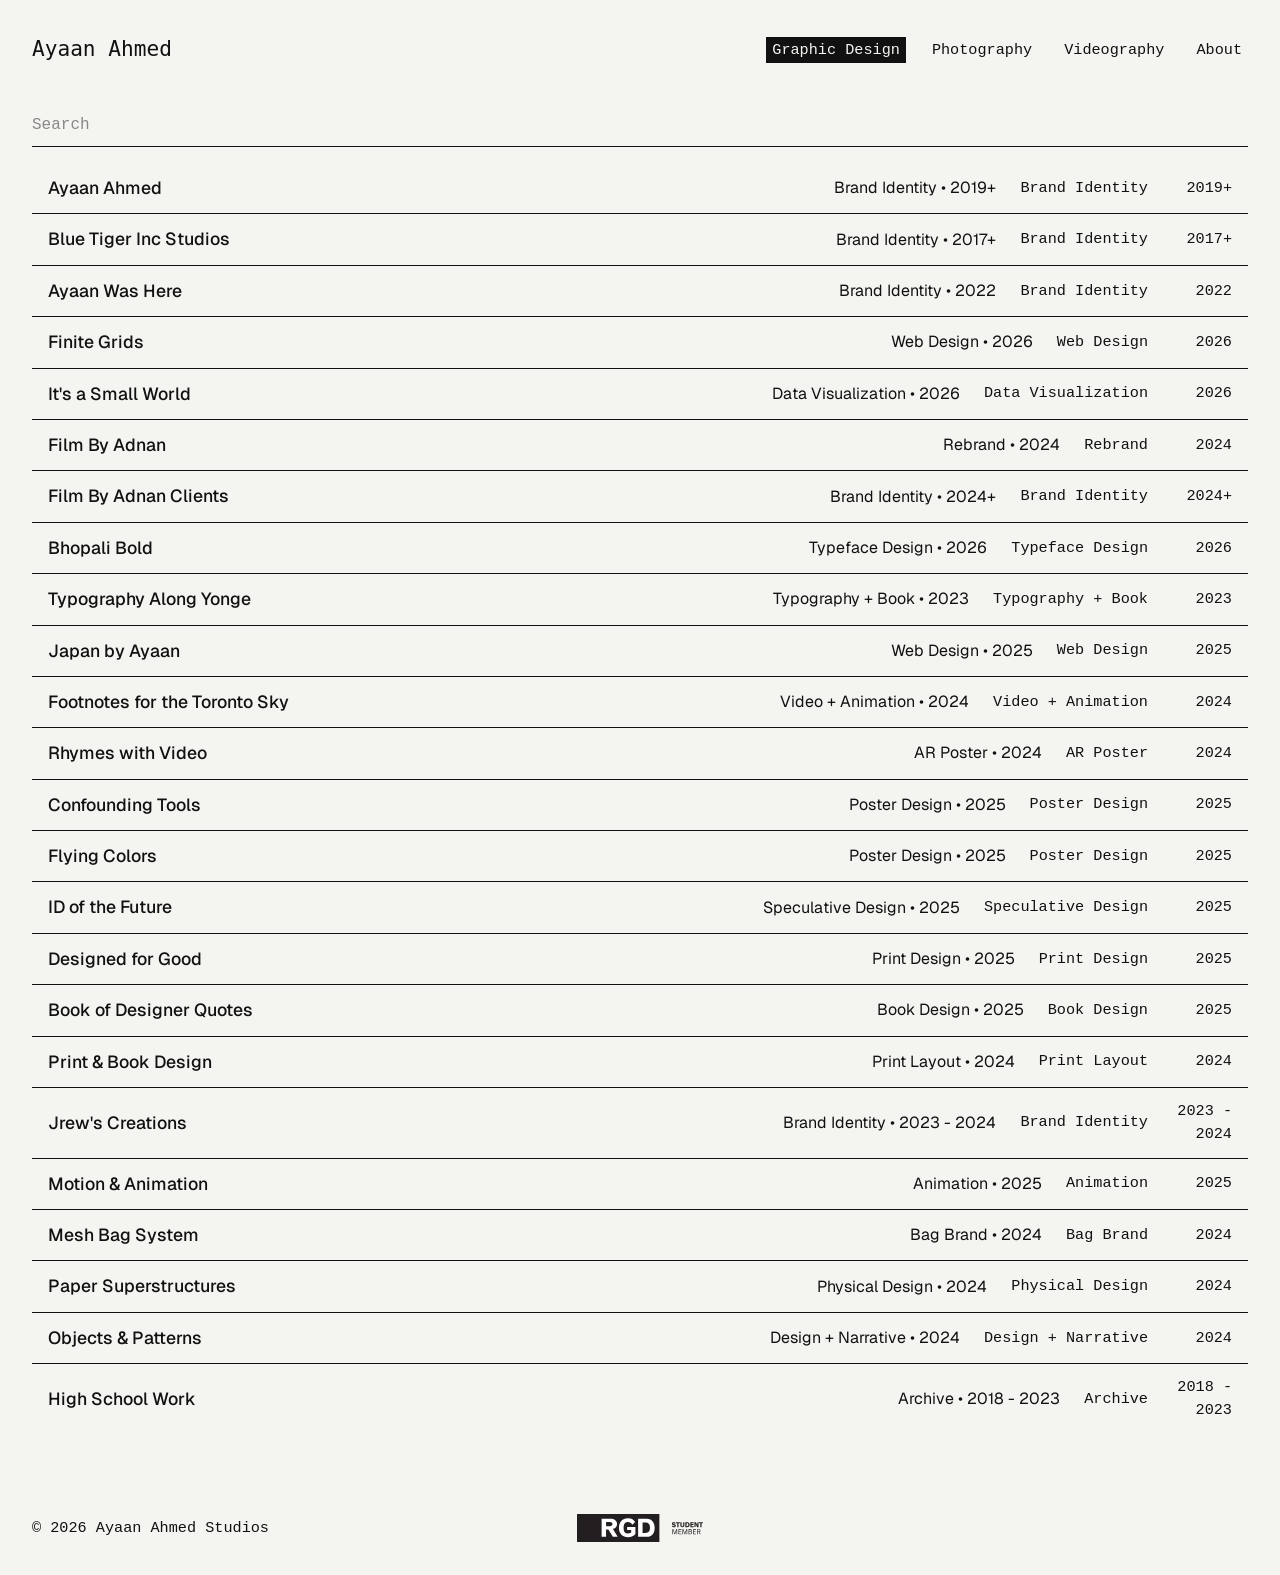
==== commit 02cac0e1: "Update index.html" ====
--- a/index.html
+++ b/index.html
@@ -32,7 +32,7 @@
     </div>
     
     <nav class="site-nav">
-        <a href="index.html" class="active">Graphic Design</a>
+        <a href="index.html" class="active mobile-hide">Graphic Design</a>
         <a href="photography.html">Photography</a>
         <a href="videography.html">Videography</a>
         <a href="about.html">About</a>
@@ -50,22 +50,19 @@
         <input type="text" id="project-search" placeholder="Search" class="project-search-input">
     </div>
 
-    <!-- 25 Accurately ordered projects with corrected years -->
     <ul class="project-directory" id="directory-list">
-        
-        <li class="project-item">
-            <details>
-                <summary class="project-row">
-                    <img class="mobile-thumb" src="https://res.cloudinary.com/ayaanahmed/image/upload/v1782403660/Ayaan_Ahmed_Graphic_Design_Portfolio_3_ggabfb.webp" alt="Thumbnail" loading="lazy" oncontextmenu="return false;" draggable="false">
+        <!-- PROJECT 01 -->
+        <li class="project-item">
+            <details>
+                <summary class="project-row">
+                    <img class="mobile-thumb" src="https://res.cloudinary.com/ayaanahmed/image/upload/v1782403660/Ayaan_Ahmed_Graphic_Design_Portfolio_3_ggabfb.webp" alt="Ayaan Ahmed Thumbnail" loading="lazy">
                     <div class="row-info">
                         <span class="col-title">Ayaan Ahmed</span>
-                        <!-- Custom span specifically for the mobile single line layout -->
-                        <span class="mobile-meta">2019 - Present / Brand Identity</span>
+                        <span class="mobile-meta">Brand Identity • 2019+</span>
                         <span class="col-genre">Brand Identity</span>
-                        <span class="col-year">2019 - Present</span>
-                    </div>
-                    <img class="hover-preview" src="https://res.cloudinary.com/ayaanahmed/image/upload/v1782403660/Ayaan_Ahmed_Graphic_Design_Portfolio_3_ggabfb.webp" alt="Cover" loading="lazy" oncontextmenu="return false;" draggable="false">
-                    <div class="accordion-icon"></div>
+                        <span class="col-year">2019+</span>
+                    </div>
+                    <img class="hover-preview" src="https://res.cloudinary.com/ayaanahmed/image/upload/v1782403660/Ayaan_Ahmed_Graphic_Design_Portfolio_3_ggabfb.webp" alt="Ayaan Ahmed Cover" loading="lazy">
                 </summary>
                 <div class="project-expanded-content">
                     <div class="project-text">
@@ -73,24 +70,24 @@
                         <p class="project-description">The main logo incorporates multiple concepts and elements, like utilizing the modern Lemon/Milk font, combining the left strokes of the As in my first and last name, and a hidden emoticon within the E and D in my last name.</p>
                     </div>
                     <div class="project-gallery">
-                        <img src="https://res.cloudinary.com/ayaanahmed/image/upload/v1782403660/Ayaan_Ahmed_Graphic_Design_Portfolio_3_ggabfb.webp" alt="Image" loading="lazy" oncontextmenu="return false;" draggable="false">
-                    </div>
-                </div>
-            </details>
-        </li>
-        
-        <li class="project-item">
-            <details>
-                <summary class="project-row">
-                    <img class="mobile-thumb" src="https://res.cloudinary.com/ayaanahmed/image/upload/v1782403661/Ayaan_Ahmed_Graphic_Design_Portfolio_6_qg5shm.webp" alt="Thumbnail" loading="lazy" oncontextmenu="return false;" draggable="false">
+                        <img src="https://res.cloudinary.com/ayaanahmed/image/upload/v1782403660/Ayaan_Ahmed_Graphic_Design_Portfolio_3_ggabfb.webp" alt="Ayaan Ahmed Full" loading="lazy" oncontextmenu="return false;" draggable="false">
+                    </div>
+                </div>
+            </details>
+        </li>
+
+        <!-- PROJECT 02 -->
+        <li class="project-item">
+            <details>
+                <summary class="project-row">
+                    <img class="mobile-thumb" src="https://res.cloudinary.com/ayaanahmed/image/upload/v1782403661/Ayaan_Ahmed_Graphic_Design_Portfolio_6_qg5shm.webp" alt="Blue Tiger Inc Studios Thumbnail" loading="lazy">
                     <div class="row-info">
                         <span class="col-title">Blue Tiger Inc Studios</span>
-                        <span class="mobile-meta">2017 - Present / Brand Identity</span>
+                        <span class="mobile-meta">Brand Identity • 2017+</span>
                         <span class="col-genre">Brand Identity</span>
-                        <span class="col-year">2017 - Present</span>
-                    </div>
-                    <img class="hover-preview" src="https://res.cloudinary.com/ayaanahmed/image/upload/v1782403661/Ayaan_Ahmed_Graphic_Design_Portfolio_6_qg5shm.webp" alt="Cover" loading="lazy" oncontextmenu="return false;" draggable="false">
-                    <div class="accordion-icon"></div>
+                        <span class="col-year">2017+</span>
+                    </div>
+                    <img class="hover-preview" src="https://res.cloudinary.com/ayaanahmed/image/upload/v1782403661/Ayaan_Ahmed_Graphic_Design_Portfolio_6_qg5shm.webp" alt="Blue Tiger Inc Studios Cover" loading="lazy">
                 </summary>
                 <div class="project-expanded-content">
                     <div class="project-text">
@@ -98,24 +95,24 @@
                         <p class="project-description">Under the brand and persona of Blue Tiger Inc Studios, I created hundreds of videos since its inception, and gained thousands of subscribers on its main outlet on YouTube. The original book is still ongoing in writing.</p>
                     </div>
                     <div class="project-gallery">
-                        <img src="https://res.cloudinary.com/ayaanahmed/image/upload/v1782403661/Ayaan_Ahmed_Graphic_Design_Portfolio_6_qg5shm.webp" alt="Image" loading="lazy" oncontextmenu="return false;" draggable="false">
-                    </div>
-                </div>
-            </details>
-        </li>
-        
-        <li class="project-item">
-            <details>
-                <summary class="project-row">
-                    <img class="mobile-thumb" src="https://res.cloudinary.com/ayaanahmed/image/upload/v1782403660/Ayaan_Ahmed_Graphic_Design_Portfolio_4_ak2i6o.webp" alt="Thumbnail" loading="lazy" oncontextmenu="return false;" draggable="false">
+                        <img src="https://res.cloudinary.com/ayaanahmed/image/upload/v1782403661/Ayaan_Ahmed_Graphic_Design_Portfolio_6_qg5shm.webp" alt="Blue Tiger Inc Studios Full" loading="lazy" oncontextmenu="return false;" draggable="false">
+                    </div>
+                </div>
+            </details>
+        </li>
+
+        <!-- PROJECT 03 -->
+        <li class="project-item">
+            <details>
+                <summary class="project-row">
+                    <img class="mobile-thumb" src="https://res.cloudinary.com/ayaanahmed/image/upload/v1782403660/Ayaan_Ahmed_Graphic_Design_Portfolio_4_ak2i6o.webp" alt="Ayaan Was Here Thumbnail" loading="lazy">
                     <div class="row-info">
                         <span class="col-title">Ayaan Was Here</span>
-                        <span class="mobile-meta">2022 / Brand Identity</span>
+                        <span class="mobile-meta">Brand Identity • 2022</span>
                         <span class="col-genre">Brand Identity</span>
                         <span class="col-year">2022</span>
                     </div>
-                    <img class="hover-preview" src="https://res.cloudinary.com/ayaanahmed/image/upload/v1782403660/Ayaan_Ahmed_Graphic_Design_Portfolio_4_ak2i6o.webp" alt="Cover" loading="lazy" oncontextmenu="return false;" draggable="false">
-                    <div class="accordion-icon"></div>
+                    <img class="hover-preview" src="https://res.cloudinary.com/ayaanahmed/image/upload/v1782403660/Ayaan_Ahmed_Graphic_Design_Portfolio_4_ak2i6o.webp" alt="Ayaan Was Here Cover" loading="lazy">
                 </summary>
                 <div class="project-expanded-content">
                     <div class="project-text">
@@ -123,64 +120,64 @@
                         <p class="project-description">Ayaan Was Here primarily exists as a unified designed system on Instagram with ongoing posts from the key dates across my life and more to come in the future.</p>
                     </div>
                     <div class="project-gallery">
-                        <img src="https://res.cloudinary.com/ayaanahmed/image/upload/v1782403660/Ayaan_Ahmed_Graphic_Design_Portfolio_4_ak2i6o.webp" alt="Image" loading="lazy" oncontextmenu="return false;" draggable="false">
-                    </div>
-                </div>
-            </details>
-        </li>
-        
-        <li class="project-item">
-            <details>
-                <summary class="project-row">
-                    <img class="mobile-thumb" src="https://res.cloudinary.com/ayaanahmed/image/upload/v1782403664/Ayaan_Ahmed_Graphic_Design_Portfolio_15_zoyikw.webp" alt="Thumbnail" loading="lazy" oncontextmenu="return false;" draggable="false">
+                        <img src="https://res.cloudinary.com/ayaanahmed/image/upload/v1782403660/Ayaan_Ahmed_Graphic_Design_Portfolio_4_ak2i6o.webp" alt="Ayaan Was Here Full" loading="lazy" oncontextmenu="return false;" draggable="false">
+                    </div>
+                </div>
+            </details>
+        </li>
+
+        <!-- PROJECT 04 -->
+        <li class="project-item">
+            <details>
+                <summary class="project-row">
+                    <img class="mobile-thumb" src="https://res.cloudinary.com/ayaanahmed/image/upload/v1782403664/Ayaan_Ahmed_Graphic_Design_Portfolio_15_zoyikw.webp" alt="Finite Grids Thumbnail" loading="lazy">
                     <div class="row-info">
                         <span class="col-title">Finite Grids</span>
-                        <span class="mobile-meta">2026 / Web Design</span>
+                        <span class="mobile-meta">Web Design • 2026</span>
                         <span class="col-genre">Web Design</span>
                         <span class="col-year">2026</span>
                     </div>
-                    <img class="hover-preview" src="https://res.cloudinary.com/ayaanahmed/image/upload/v1782403664/Ayaan_Ahmed_Graphic_Design_Portfolio_15_zoyikw.webp" alt="Cover" loading="lazy" oncontextmenu="return false;" draggable="false">
-                    <div class="accordion-icon"></div>
-                </summary>
-                <div class="project-expanded-content">
-                    <div class="project-text"><p class="project-description">Description pending...</p></div>
-                    <div class="project-gallery"><img src="https://res.cloudinary.com/ayaanahmed/image/upload/v1782403664/Ayaan_Ahmed_Graphic_Design_Portfolio_15_zoyikw.webp" alt="Image" loading="lazy" oncontextmenu="return false;" draggable="false"></div>
-                </div>
-            </details>
-        </li>
-
-        <li class="project-item">
-            <details>
-                <summary class="project-row">
-                    <img class="mobile-thumb" src="https://res.cloudinary.com/ayaanahmed/image/upload/v1782403668/Ayaan_Ahmed_Graphic_Design_Portfolio_31_mwws3b.webp" alt="Thumbnail" loading="lazy" oncontextmenu="return false;" draggable="false">
+                    <img class="hover-preview" src="https://res.cloudinary.com/ayaanahmed/image/upload/v1782403664/Ayaan_Ahmed_Graphic_Design_Portfolio_15_zoyikw.webp" alt="Finite Grids Cover" loading="lazy">
+                </summary>
+                <div class="project-expanded-content">
+                    <div class="project-text"><p class="project-description">Description pending...</p></div>
+                    <div class="project-gallery"><img src="https://res.cloudinary.com/ayaanahmed/image/upload/v1782403664/Ayaan_Ahmed_Graphic_Design_Portfolio_15_zoyikw.webp" alt="Finite Grids Full" loading="lazy" oncontextmenu="return false;" draggable="false"></div>
+                </div>
+            </details>
+        </li>
+
+        <!-- PROJECT 05 -->
+        <li class="project-item">
+            <details>
+                <summary class="project-row">
+                    <img class="mobile-thumb" src="https://res.cloudinary.com/ayaanahmed/image/upload/v1782403668/Ayaan_Ahmed_Graphic_Design_Portfolio_31_mwws3b.webp" alt="It's a Small World Thumbnail" loading="lazy">
                     <div class="row-info">
                         <span class="col-title">It's a Small World</span>
-                        <span class="mobile-meta">2026 / Data Visualization</span>
+                        <span class="mobile-meta">Data Visualization • 2026</span>
                         <span class="col-genre">Data Visualization</span>
                         <span class="col-year">2026</span>
                     </div>
-                    <img class="hover-preview" src="https://res.cloudinary.com/ayaanahmed/image/upload/v1782403668/Ayaan_Ahmed_Graphic_Design_Portfolio_31_mwws3b.webp" alt="Cover" loading="lazy" oncontextmenu="return false;" draggable="false">
-                    <div class="accordion-icon"></div>
-                </summary>
-                <div class="project-expanded-content">
-                    <div class="project-text"><p class="project-description">Description pending...</p></div>
-                    <div class="project-gallery"><img src="https://res.cloudinary.com/ayaanahmed/image/upload/v1782403668/Ayaan_Ahmed_Graphic_Design_Portfolio_31_mwws3b.webp" alt="Image" loading="lazy" oncontextmenu="return false;" draggable="false"></div>
-                </div>
-            </details>
-        </li>
-
-        <li class="project-item">
-            <details>
-                <summary class="project-row">
-                    <img class="mobile-thumb" src="https://res.cloudinary.com/ayaanahmed/image/upload/v1782403663/Ayaan_Ahmed_Graphic_Design_Portfolio_14_phg21l.webp" alt="Thumbnail" loading="lazy" oncontextmenu="return false;" draggable="false">
+                    <img class="hover-preview" src="https://res.cloudinary.com/ayaanahmed/image/upload/v1782403668/Ayaan_Ahmed_Graphic_Design_Portfolio_31_mwws3b.webp" alt="It's a Small World Cover" loading="lazy">
+                </summary>
+                <div class="project-expanded-content">
+                    <div class="project-text"><p class="project-description">Description pending...</p></div>
+                    <div class="project-gallery"><img src="https://res.cloudinary.com/ayaanahmed/image/upload/v1782403668/Ayaan_Ahmed_Graphic_Design_Portfolio_31_mwws3b.webp" alt="It's a Small World Full" loading="lazy" oncontextmenu="return false;" draggable="false"></div>
+                </div>
+            </details>
+        </li>
+
+        <!-- PROJECT 06 -->
+        <li class="project-item">
+            <details>
+                <summary class="project-row">
+                    <img class="mobile-thumb" src="https://res.cloudinary.com/ayaanahmed/image/upload/v1782403663/Ayaan_Ahmed_Graphic_Design_Portfolio_14_phg21l.webp" alt="Film By Adnan Thumbnail" loading="lazy">
                     <div class="row-info">
                         <span class="col-title">Film By Adnan</span>
-                        <span class="mobile-meta">2024 / Rebrand</span>
+                        <span class="mobile-meta">Rebrand • 2024</span>
                         <span class="col-genre">Rebrand</span>
                         <span class="col-year">2024</span>
                     </div>
-                    <img class="hover-preview" src="https://res.cloudinary.com/ayaanahmed/image/upload/v1782403663/Ayaan_Ahmed_Graphic_Design_Portfolio_14_phg21l.webp" alt="Cover" loading="lazy" oncontextmenu="return false;" draggable="false">
-                    <div class="accordion-icon"></div>
+                    <img class="hover-preview" src="https://res.cloudinary.com/ayaanahmed/image/upload/v1782403663/Ayaan_Ahmed_Graphic_Design_Portfolio_14_phg21l.webp" alt="Film By Adnan Cover" loading="lazy">
                 </summary>
                 <div class="project-expanded-content">
                     <div class="project-text">
@@ -188,153 +185,153 @@
                         <p class="project-description">The resulting brand identity, inspired by the previous logo, and curated for specific use cases like social media marketing is used throughout the company’s workflow now: On all their social platforms, their website, as well as all documentation.</p>
                     </div>
                     <div class="project-gallery">
-                        <img src="https://res.cloudinary.com/ayaanahmed/image/upload/v1782403663/Ayaan_Ahmed_Graphic_Design_Portfolio_14_phg21l.webp" alt="Image" loading="lazy" oncontextmenu="return false;" draggable="false">
-                    </div>
-                </div>
-            </details>
-        </li>
-
-        <li class="project-item">
-            <details>
-                <summary class="project-row">
-                    <img class="mobile-thumb" src="https://res.cloudinary.com/ayaanahmed/image/upload/v1782403670/Ayaan_Ahmed_Graphic_Design_Portfolio_33_ojtibt.webp" alt="Thumbnail" loading="lazy" oncontextmenu="return false;" draggable="false">
+                        <img src="https://res.cloudinary.com/ayaanahmed/image/upload/v1782403663/Ayaan_Ahmed_Graphic_Design_Portfolio_14_phg21l.webp" alt="Film By Adnan Full" loading="lazy" oncontextmenu="return false;" draggable="false">
+                    </div>
+                </div>
+            </details>
+        </li>
+
+        <!-- PROJECT 07 -->
+        <li class="project-item">
+            <details>
+                <summary class="project-row">
+                    <img class="mobile-thumb" src="https://res.cloudinary.com/ayaanahmed/image/upload/v1782403670/Ayaan_Ahmed_Graphic_Design_Portfolio_33_ojtibt.webp" alt="Film By Adnan Clients Thumbnail" loading="lazy">
                     <div class="row-info">
                         <span class="col-title">Film By Adnan Clients</span>
-                        <span class="mobile-meta">2024 - Present / Brand Identity</span>
+                        <span class="mobile-meta">Brand Identity • 2024+</span>
                         <span class="col-genre">Brand Identity</span>
-                        <span class="col-year">2024 - Present</span>
-                    </div>
-                    <img class="hover-preview" src="https://res.cloudinary.com/ayaanahmed/image/upload/v1782403670/Ayaan_Ahmed_Graphic_Design_Portfolio_33_ojtibt.webp" alt="Cover" loading="lazy" oncontextmenu="return false;" draggable="false">
-                    <div class="accordion-icon"></div>
+                        <span class="col-year">2024+</span>
+                    </div>
+                    <img class="hover-preview" src="https://res.cloudinary.com/ayaanahmed/image/upload/v1782403670/Ayaan_Ahmed_Graphic_Design_Portfolio_33_ojtibt.webp" alt="Film By Adnan Clients Cover" loading="lazy">
                 </summary>
                 <div class="project-expanded-content">
                     <div class="project-text">
                         <p class="project-description">A collection of identities, assets, and poster designs developed for clients and sub-brands operating under the Film By Adnan banner.</p>
-                        <p class="project-description"><strong>The Backyard Boys:</strong> A robust, bold series logo designed for an ongoing production, focusing on playful typography and character integration.</p>
-                        <p class="project-description"><strong>Ambassador's Secret Sauce:</strong> Created for a limited-run web series where Ambassador AI collaborated with multiple restaurants. The ‘Secret Sauce’ logomark was selected and utilized across their Instagram reels.</p>
-                        <p class="project-description"><strong>Jerome's Favorite Spots:</strong> Clean, localized branding marks designed to highlight specific geographic and lifestyle series content.</p>
-                    </div>
-                    <div class="project-gallery">
-                        <img src="https://res.cloudinary.com/ayaanahmed/image/upload/v1782403670/Ayaan_Ahmed_Graphic_Design_Portfolio_33_ojtibt.webp" alt="Image" loading="lazy" oncontextmenu="return false;" draggable="false">
-                        <img src="https://res.cloudinary.com/ayaanahmed/image/upload/v1782403660/Ayaan_Ahmed_Graphic_Design_Portfolio_1_y9hoke.webp" alt="Image" loading="lazy" oncontextmenu="return false;" draggable="false">
-                        <img src="https://res.cloudinary.com/ayaanahmed/image/upload/v1782403665/Ayaan_Ahmed_Graphic_Design_Portfolio_21_blc3i3.webp" alt="Image" loading="lazy" oncontextmenu="return false;" draggable="false">
-                    </div>
-                </div>
-            </details>
-        </li>
-
-        <li class="project-item">
-            <details>
-                <summary class="project-row">
-                    <img class="mobile-thumb" src="https://res.cloudinary.com/ayaanahmed/image/upload/v1782403660/Ayaan_Ahmed_Graphic_Design_Portfolio_5_vyzlsn.webp" alt="Thumbnail" loading="lazy" oncontextmenu="return false;" draggable="false">
+                        <p class="project-description">The Backyard Boys: A robust, bold series logo designed for an ongoing production, focusing on playful typography and character integration.</p>
+                        <p class="project-description">Ambassador's Secret Sauce: Created for a limited-run web series where Ambassador AI collaborated with multiple restaurants. The ‘Secret Sauce’ logomark was selected and utilized across their Instagram reels.</p>
+                        <p class="project-description">Jerome's Favorite Spots: Clean, localized branding marks designed to highlight specific geographic and lifestyle series content.</p>
+                    </div>
+                    <div class="project-gallery">
+                        <img src="https://res.cloudinary.com/ayaanahmed/image/upload/v1782403670/Ayaan_Ahmed_Graphic_Design_Portfolio_33_ojtibt.webp" alt="Backyard Boys" loading="lazy" oncontextmenu="return false;" draggable="false">
+                        <img src="https://res.cloudinary.com/ayaanahmed/image/upload/v1782403660/Ayaan_Ahmed_Graphic_Design_Portfolio_1_y9hoke.webp" alt="Secret Sauce" loading="lazy" oncontextmenu="return false;" draggable="false">
+                        <img src="https://res.cloudinary.com/ayaanahmed/image/upload/v1782403665/Ayaan_Ahmed_Graphic_Design_Portfolio_21_blc3i3.webp" alt="Jerome's Spots" loading="lazy" oncontextmenu="return false;" draggable="false">
+                    </div>
+                </div>
+            </details>
+        </li>
+
+        <!-- PROJECT 08 -->
+        <li class="project-item">
+            <details>
+                <summary class="project-row">
+                    <img class="mobile-thumb" src="https://res.cloudinary.com/ayaanahmed/image/upload/v1782403660/Ayaan_Ahmed_Graphic_Design_Portfolio_5_vyzlsn.webp" alt="Bhopali Bold Thumbnail" loading="lazy">
                     <div class="row-info">
                         <span class="col-title">Bhopali Bold</span>
-                        <span class="mobile-meta">2026 / Typeface Design</span>
+                        <span class="mobile-meta">Typeface Design • 2026</span>
                         <span class="col-genre">Typeface Design</span>
                         <span class="col-year">2026</span>
                     </div>
-                    <img class="hover-preview" src="https://res.cloudinary.com/ayaanahmed/image/upload/v1782403660/Ayaan_Ahmed_Graphic_Design_Portfolio_5_vyzlsn.webp" alt="Cover" loading="lazy" oncontextmenu="return false;" draggable="false">
-                    <div class="accordion-icon"></div>
-                </summary>
-                <div class="project-expanded-content">
-                    <div class="project-text"><p class="project-description">Description pending...</p></div>
-                    <div class="project-gallery"><img src="https://res.cloudinary.com/ayaanahmed/image/upload/v1782403660/Ayaan_Ahmed_Graphic_Design_Portfolio_5_vyzlsn.webp" alt="Image" loading="lazy" oncontextmenu="return false;" draggable="false"></div>
-                </div>
-            </details>
-        </li>
-
-        <li class="project-item">
-            <details>
-                <summary class="project-row">
-                    <img class="mobile-thumb" src="https://res.cloudinary.com/ayaanahmed/image/upload/v1782403670/Ayaan_Ahmed_Graphic_Design_Portfolio_36_ehmntk.webp" alt="Thumbnail" loading="lazy" oncontextmenu="return false;" draggable="false">
+                    <img class="hover-preview" src="https://res.cloudinary.com/ayaanahmed/image/upload/v1782403660/Ayaan_Ahmed_Graphic_Design_Portfolio_5_vyzlsn.webp" alt="Bhopali Bold Cover" loading="lazy">
+                </summary>
+                <div class="project-expanded-content">
+                    <div class="project-text"><p class="project-description">Description pending...</p></div>
+                    <div class="project-gallery"><img src="https://res.cloudinary.com/ayaanahmed/image/upload/v1782403660/Ayaan_Ahmed_Graphic_Design_Portfolio_5_vyzlsn.webp" alt="Bhopali Bold Full" loading="lazy" oncontextmenu="return false;" draggable="false"></div>
+                </div>
+            </details>
+        </li>
+
+        <!-- PROJECT 09 -->
+        <li class="project-item">
+            <details>
+                <summary class="project-row">
+                    <img class="mobile-thumb" src="https://res.cloudinary.com/ayaanahmed/image/upload/v1782403670/Ayaan_Ahmed_Graphic_Design_Portfolio_36_ehmntk.webp" alt="Typography Along Yonge Thumbnail" loading="lazy">
                     <div class="row-info">
                         <span class="col-title">Typography Along Yonge</span>
-                        <span class="mobile-meta">2023 / Typography + Book</span>
+                        <span class="mobile-meta">Typography + Book • 2023</span>
                         <span class="col-genre">Typography + Book</span>
                         <span class="col-year">2023</span>
                     </div>
-                    <img class="hover-preview" src="https://res.cloudinary.com/ayaanahmed/image/upload/v1782403670/Ayaan_Ahmed_Graphic_Design_Portfolio_36_ehmntk.webp" alt="Cover" loading="lazy" oncontextmenu="return false;" draggable="false">
-                    <div class="accordion-icon"></div>
-                </summary>
-                <div class="project-expanded-content">
-                    <div class="project-text"><p class="project-description">Description pending...</p></div>
-                    <div class="project-gallery"><img src="https://res.cloudinary.com/ayaanahmed/image/upload/v1782403670/Ayaan_Ahmed_Graphic_Design_Portfolio_36_ehmntk.webp" alt="Image" loading="lazy" oncontextmenu="return false;" draggable="false"></div>
-                </div>
-            </details>
-        </li>
-
-        <li class="project-item">
-            <details>
-                <summary class="project-row">
-                    <img class="mobile-thumb" src="https://res.cloudinary.com/ayaanahmed/image/upload/v1782403665/Ayaan_Ahmed_Graphic_Design_Portfolio_20_jdrtd1.webp" alt="Thumbnail" loading="lazy" oncontextmenu="return false;" draggable="false">
+                    <img class="hover-preview" src="https://res.cloudinary.com/ayaanahmed/image/upload/v1782403670/Ayaan_Ahmed_Graphic_Design_Portfolio_36_ehmntk.webp" alt="Typography Along Yonge Cover" loading="lazy">
+                </summary>
+                <div class="project-expanded-content">
+                    <div class="project-text"><p class="project-description">Description pending...</p></div>
+                    <div class="project-gallery"><img src="https://res.cloudinary.com/ayaanahmed/image/upload/v1782403670/Ayaan_Ahmed_Graphic_Design_Portfolio_36_ehmntk.webp" alt="Typography Along Yonge Full" loading="lazy" oncontextmenu="return false;" draggable="false"></div>
+                </div>
+            </details>
+        </li>
+
+        <!-- PROJECT 10 -->
+        <li class="project-item">
+            <details>
+                <summary class="project-row">
+                    <img class="mobile-thumb" src="https://res.cloudinary.com/ayaanahmed/image/upload/v1782403665/Ayaan_Ahmed_Graphic_Design_Portfolio_20_jdrtd1.webp" alt="Japan by Ayaan Thumbnail" loading="lazy">
                     <div class="row-info">
                         <span class="col-title">Japan by Ayaan</span>
-                        <span class="mobile-meta">2025 / Web Design - HTML/CSS</span>
+                        <span class="mobile-meta">Web Design • 2025</span>
                         <span class="col-genre">Web Design</span>
                         <span class="col-year">2025</span>
                     </div>
-                    <img class="hover-preview" src="https://res.cloudinary.com/ayaanahmed/image/upload/v1782403665/Ayaan_Ahmed_Graphic_Design_Portfolio_20_jdrtd1.webp" alt="Cover" loading="lazy" oncontextmenu="return false;" draggable="false">
-                    <div class="accordion-icon"></div>
-                </summary>
-                <div class="project-expanded-content">
-                    <div class="project-text"><p class="project-description">Description pending...</p></div>
-                    <div class="project-gallery"><img src="https://res.cloudinary.com/ayaanahmed/image/upload/v1782403665/Ayaan_Ahmed_Graphic_Design_Portfolio_20_jdrtd1.webp" alt="Image" loading="lazy" oncontextmenu="return false;" draggable="false"></div>
-                </div>
-            </details>
-        </li>
-
-        <li class="project-item">
-            <details>
-                <summary class="project-row">
-                    <img class="mobile-thumb" src="https://res.cloudinary.com/ayaanahmed/image/upload/v1782403665/Ayaan_Ahmed_Graphic_Design_Portfolio_17_wvn04y.webp" alt="Thumbnail" loading="lazy" oncontextmenu="return false;" draggable="false">
+                    <img class="hover-preview" src="https://res.cloudinary.com/ayaanahmed/image/upload/v1782403665/Ayaan_Ahmed_Graphic_Design_Portfolio_20_jdrtd1.webp" alt="Japan by Ayaan Cover" loading="lazy">
+                </summary>
+                <div class="project-expanded-content">
+                    <div class="project-text"><p class="project-description">Description pending...</p></div>
+                    <div class="project-gallery"><img src="https://res.cloudinary.com/ayaanahmed/image/upload/v1782403665/Ayaan_Ahmed_Graphic_Design_Portfolio_20_jdrtd1.webp" alt="Japan by Ayaan Full" loading="lazy" oncontextmenu="return false;" draggable="false"></div>
+                </div>
+            </details>
+        </li>
+
+        <!-- PROJECT 11 -->
+        <li class="project-item">
+            <details>
+                <summary class="project-row">
+                    <img class="mobile-thumb" src="https://res.cloudinary.com/ayaanahmed/image/upload/v1782403665/Ayaan_Ahmed_Graphic_Design_Portfolio_17_wvn04y.webp" alt="Footnotes for the Toronto Sky Thumbnail" loading="lazy">
                     <div class="row-info">
                         <span class="col-title">Footnotes for the Toronto Sky</span>
-                        <span class="mobile-meta">2024 / Video + Animation</span>
+                        <span class="mobile-meta">Video + Animation • 2024</span>
                         <span class="col-genre">Video + Animation</span>
                         <span class="col-year">2024</span>
                     </div>
-                    <img class="hover-preview" src="https://res.cloudinary.com/ayaanahmed/image/upload/v1782403665/Ayaan_Ahmed_Graphic_Design_Portfolio_17_wvn04y.webp" alt="Cover" loading="lazy" oncontextmenu="return false;" draggable="false">
-                    <div class="accordion-icon"></div>
-                </summary>
-                <div class="project-expanded-content">
-                    <div class="project-text"><p class="project-description">Description pending...</p></div>
-                    <div class="project-gallery"><img src="https://res.cloudinary.com/ayaanahmed/image/upload/v1782403665/Ayaan_Ahmed_Graphic_Design_Portfolio_17_wvn04y.webp" alt="Image" loading="lazy" oncontextmenu="return false;" draggable="false"></div>
-                </div>
-            </details>
-        </li>
-
-        <li class="project-item">
-            <details>
-                <summary class="project-row">
-                    <img class="mobile-thumb" src="https://res.cloudinary.com/ayaanahmed/image/upload/v1782403667/Ayaan_Ahmed_Graphic_Design_Portfolio_29_qwjtdw.webp" alt="Thumbnail" loading="lazy" oncontextmenu="return false;" draggable="false">
+                    <img class="hover-preview" src="https://res.cloudinary.com/ayaanahmed/image/upload/v1782403665/Ayaan_Ahmed_Graphic_Design_Portfolio_17_wvn04y.webp" alt="Footnotes for the Toronto Sky Cover" loading="lazy">
+                </summary>
+                <div class="project-expanded-content">
+                    <div class="project-text"><p class="project-description">Description pending...</p></div>
+                    <div class="project-gallery"><img src="https://res.cloudinary.com/ayaanahmed/image/upload/v1782403665/Ayaan_Ahmed_Graphic_Design_Portfolio_17_wvn04y.webp" alt="Footnotes for the Toronto Sky Full" loading="lazy" oncontextmenu="return false;" draggable="false"></div>
+                </div>
+            </details>
+        </li>
+
+        <!-- PROJECT 12 -->
+        <li class="project-item">
+            <details>
+                <summary class="project-row">
+                    <img class="mobile-thumb" src="https://res.cloudinary.com/ayaanahmed/image/upload/v1782403667/Ayaan_Ahmed_Graphic_Design_Portfolio_29_qwjtdw.webp" alt="Rhymes with Video Thumbnail" loading="lazy">
                     <div class="row-info">
                         <span class="col-title">Rhymes with Video</span>
-                        <span class="mobile-meta">2024 / AR Poster</span>
+                        <span class="mobile-meta">AR Poster • 2024</span>
                         <span class="col-genre">AR Poster</span>
                         <span class="col-year">2024</span>
                     </div>
-                    <img class="hover-preview" src="https://res.cloudinary.com/ayaanahmed/image/upload/v1782403667/Ayaan_Ahmed_Graphic_Design_Portfolio_29_qwjtdw.webp" alt="Cover" loading="lazy" oncontextmenu="return false;" draggable="false">
-                    <div class="accordion-icon"></div>
-                </summary>
-                <div class="project-expanded-content">
-                    <div class="project-text"><p class="project-description">Description pending...</p></div>
-                    <div class="project-gallery"><img src="https://res.cloudinary.com/ayaanahmed/image/upload/v1782403667/Ayaan_Ahmed_Graphic_Design_Portfolio_29_qwjtdw.webp" alt="Image" loading="lazy" oncontextmenu="return false;" draggable="false"></div>
-                </div>
-            </details>
-        </li>
-
-        <li class="project-item">
-            <details>
-                <summary class="project-row">
-                    <img class="mobile-thumb" src="https://res.cloudinary.com/ayaanahmed/image/upload/v1782403663/Ayaan_Ahmed_Graphic_Design_Portfolio_9_dy4f0p.webp" alt="Thumbnail" loading="lazy" oncontextmenu="return false;" draggable="false">
+                    <img class="hover-preview" src="https://res.cloudinary.com/ayaanahmed/image/upload/v1782403667/Ayaan_Ahmed_Graphic_Design_Portfolio_29_qwjtdw.webp" alt="Rhymes with Video Cover" loading="lazy">
+                </summary>
+                <div class="project-expanded-content">
+                    <div class="project-text"><p class="project-description">Description pending...</p></div>
+                    <div class="project-gallery"><img src="https://res.cloudinary.com/ayaanahmed/image/upload/v1782403667/Ayaan_Ahmed_Graphic_Design_Portfolio_29_qwjtdw.webp" alt="Rhymes with Video Full" loading="lazy" oncontextmenu="return false;" draggable="false"></div>
+                </div>
+            </details>
+        </li>
+
+        <!-- PROJECT 13 -->
+        <li class="project-item">
+            <details>
+                <summary class="project-row">
+                    <img class="mobile-thumb" src="https://res.cloudinary.com/ayaanahmed/image/upload/v1782403663/Ayaan_Ahmed_Graphic_Design_Portfolio_9_dy4f0p.webp" alt="Confounding Tools Thumbnail" loading="lazy">
                     <div class="row-info">
                         <span class="col-title">Confounding Tools</span>
-                        <span class="mobile-meta">2025 / Poster Design</span>
+                        <span class="mobile-meta">Poster Design • 2025</span>
                         <span class="col-genre">Poster Design</span>
                         <span class="col-year">2025</span>
                     </div>
-                    <img class="hover-preview" src="https://res.cloudinary.com/ayaanahmed/image/upload/v1782403663/Ayaan_Ahmed_Graphic_Design_Portfolio_9_dy4f0p.webp" alt="Cover" loading="lazy" oncontextmenu="return false;" draggable="false">
-                    <div class="accordion-icon"></div>
+                    <img class="hover-preview" src="https://res.cloudinary.com/ayaanahmed/image/upload/v1782403663/Ayaan_Ahmed_Graphic_Design_Portfolio_9_dy4f0p.webp" alt="Confounding Tools Cover" loading="lazy">
                 </summary>
                 <div class="project-expanded-content">
                     <div class="project-text">
@@ -342,24 +339,24 @@
                         <p class="project-description">The final poster came about from the usage of multiple of my own photographs, using the video editing software Final Cut Pro as the main canvas instead of design software, and some additional touch up on some assets with Krita.</p>
                     </div>
                     <div class="project-gallery">
-                        <img src="https://res.cloudinary.com/ayaanahmed/image/upload/v1782403663/Ayaan_Ahmed_Graphic_Design_Portfolio_9_dy4f0p.webp" alt="Image" loading="lazy" oncontextmenu="return false;" draggable="false">
-                    </div>
-                </div>
-            </details>
-        </li>
-
-        <li class="project-item">
-            <details>
-                <summary class="project-row">
-                    <img class="mobile-thumb" src="https://res.cloudinary.com/ayaanahmed/image/upload/v1782403664/Ayaan_Ahmed_Graphic_Design_Portfolio_16_ktgxf7.webp" alt="Thumbnail" loading="lazy" oncontextmenu="return false;" draggable="false">
+                        <img src="https://res.cloudinary.com/ayaanahmed/image/upload/v1782403663/Ayaan_Ahmed_Graphic_Design_Portfolio_9_dy4f0p.webp" alt="Confounding Tools Full" loading="lazy" oncontextmenu="return false;" draggable="false">
+                    </div>
+                </div>
+            </details>
+        </li>
+
+        <!-- PROJECT 14 -->
+        <li class="project-item">
+            <details>
+                <summary class="project-row">
+                    <img class="mobile-thumb" src="https://res.cloudinary.com/ayaanahmed/image/upload/v1782403664/Ayaan_Ahmed_Graphic_Design_Portfolio_16_ktgxf7.webp" alt="Flying Colors Thumbnail" loading="lazy">
                     <div class="row-info">
                         <span class="col-title">Flying Colors</span>
-                        <span class="mobile-meta">2025 / Poster Design</span>
+                        <span class="mobile-meta">Poster Design • 2025</span>
                         <span class="col-genre">Poster Design</span>
                         <span class="col-year">2025</span>
                     </div>
-                    <img class="hover-preview" src="https://res.cloudinary.com/ayaanahmed/image/upload/v1782403664/Ayaan_Ahmed_Graphic_Design_Portfolio_16_ktgxf7.webp" alt="Cover" loading="lazy" oncontextmenu="return false;" draggable="false">
-                    <div class="accordion-icon"></div>
+                    <img class="hover-preview" src="https://res.cloudinary.com/ayaanahmed/image/upload/v1782403664/Ayaan_Ahmed_Graphic_Design_Portfolio_16_ktgxf7.webp" alt="Flying Colors Cover" loading="lazy">
                 </summary>
                 <div class="project-expanded-content">
                     <div class="project-text">
@@ -367,44 +364,44 @@
                         <p class="project-description">The final poster is a thoroughly thought-out poster utilizing some of the many images compiled for the project along with typography and colors tested multiple times for printing until finalized to this version.</p>
                     </div>
                     <div class="project-gallery">
-                        <img src="https://res.cloudinary.com/ayaanahmed/image/upload/v1782403664/Ayaan_Ahmed_Graphic_Design_Portfolio_16_ktgxf7.webp" alt="Image" loading="lazy" oncontextmenu="return false;" draggable="false">
-                    </div>
-                </div>
-            </details>
-        </li>
-
-        <li class="project-item">
-            <details>
-                <summary class="project-row">
-                    <img class="mobile-thumb" src="https://res.cloudinary.com/ayaanahmed/image/upload/v1782403665/Ayaan_Ahmed_Graphic_Design_Portfolio_19_jct49w.webp" alt="Thumbnail" loading="lazy" oncontextmenu="return false;" draggable="false">
+                        <img src="https://res.cloudinary.com/ayaanahmed/image/upload/v1782403664/Ayaan_Ahmed_Graphic_Design_Portfolio_16_ktgxf7.webp" alt="Flying Colors Full" loading="lazy" oncontextmenu="return false;" draggable="false">
+                    </div>
+                </div>
+            </details>
+        </li>
+
+        <!-- PROJECT 15 -->
+        <li class="project-item">
+            <details>
+                <summary class="project-row">
+                    <img class="mobile-thumb" src="https://res.cloudinary.com/ayaanahmed/image/upload/v1782403665/Ayaan_Ahmed_Graphic_Design_Portfolio_19_jct49w.webp" alt="ID of the Future Thumbnail" loading="lazy">
                     <div class="row-info">
                         <span class="col-title">ID of the Future</span>
-                        <span class="mobile-meta">2025 / Speculative Design</span>
+                        <span class="mobile-meta">Speculative Design • 2025</span>
                         <span class="col-genre">Speculative Design</span>
                         <span class="col-year">2025</span>
                     </div>
-                    <img class="hover-preview" src="https://res.cloudinary.com/ayaanahmed/image/upload/v1782403665/Ayaan_Ahmed_Graphic_Design_Portfolio_19_jct49w.webp" alt="Cover" loading="lazy" oncontextmenu="return false;" draggable="false">
-                    <div class="accordion-icon"></div>
-                </summary>
-                <div class="project-expanded-content">
-                    <div class="project-text"><p class="project-description">Description pending...</p></div>
-                    <div class="project-gallery"><img src="https://res.cloudinary.com/ayaanahmed/image/upload/v1782403665/Ayaan_Ahmed_Graphic_Design_Portfolio_19_jct49w.webp" alt="Image" loading="lazy" oncontextmenu="return false;" draggable="false"></div>
-                </div>
-            </details>
-        </li>
-
-        <li class="project-item">
-            <details>
-                <summary class="project-row">
-                    <img class="mobile-thumb" src="https://res.cloudinary.com/ayaanahmed/image/upload/v1782403663/Ayaan_Ahmed_Graphic_Design_Portfolio_13_mazzyu.webp" alt="Thumbnail" loading="lazy" oncontextmenu="return false;" draggable="false">
+                    <img class="hover-preview" src="https://res.cloudinary.com/ayaanahmed/image/upload/v1782403665/Ayaan_Ahmed_Graphic_Design_Portfolio_19_jct49w.webp" alt="ID of the Future Cover" loading="lazy">
+                </summary>
+                <div class="project-expanded-content">
+                    <div class="project-text"><p class="project-description">Description pending...</p></div>
+                    <div class="project-gallery"><img src="https://res.cloudinary.com/ayaanahmed/image/upload/v1782403665/Ayaan_Ahmed_Graphic_Design_Portfolio_19_jct49w.webp" alt="ID of the Future Full" loading="lazy" oncontextmenu="return false;" draggable="false"></div>
+                </div>
+            </details>
+        </li>
+
+        <!-- PROJECT 16 -->
+        <li class="project-item">
+            <details>
+                <summary class="project-row">
+                    <img class="mobile-thumb" src="https://res.cloudinary.com/ayaanahmed/image/upload/v1782403663/Ayaan_Ahmed_Graphic_Design_Portfolio_13_mazzyu.webp" alt="Designed for Good Thumbnail" loading="lazy">
                     <div class="row-info">
                         <span class="col-title">Designed for Good</span>
-                        <span class="mobile-meta">2025 / Print Design</span>
+                        <span class="mobile-meta">Print Design • 2025</span>
                         <span class="col-genre">Print Design</span>
                         <span class="col-year">2025</span>
                     </div>
-                    <img class="hover-preview" src="https://res.cloudinary.com/ayaanahmed/image/upload/v1782403663/Ayaan_Ahmed_Graphic_Design_Portfolio_13_mazzyu.webp" alt="Cover" loading="lazy" oncontextmenu="return false;" draggable="false">
-                    <div class="accordion-icon"></div>
+                    <img class="hover-preview" src="https://res.cloudinary.com/ayaanahmed/image/upload/v1782403663/Ayaan_Ahmed_Graphic_Design_Portfolio_13_mazzyu.webp" alt="Designed for Good Cover" loading="lazy">
                 </summary>
                 <div class="project-expanded-content">
                     <div class="project-text">
@@ -412,24 +409,24 @@
                         <p class="project-description">The collection is a group of two postcards and a brochure, purposely designed without completion in mind, as more revolved around the process of finding a research topic to develop design from.</p>
                     </div>
                     <div class="project-gallery">
-                        <img src="https://res.cloudinary.com/ayaanahmed/image/upload/v1782403663/Ayaan_Ahmed_Graphic_Design_Portfolio_13_mazzyu.webp" alt="Image" loading="lazy" oncontextmenu="return false;" draggable="false">
-                    </div>
-                </div>
-            </details>
-        </li>
-
-        <li class="project-item">
-            <details>
-                <summary class="project-row">
-                    <img class="mobile-thumb" src="https://res.cloudinary.com/ayaanahmed/image/upload/v1782403663/Ayaan_Ahmed_Graphic_Design_Portfolio_7_u5hudc.webp" alt="Thumbnail" loading="lazy" oncontextmenu="return false;" draggable="false">
+                        <img src="https://res.cloudinary.com/ayaanahmed/image/upload/v1782403663/Ayaan_Ahmed_Graphic_Design_Portfolio_13_mazzyu.webp" alt="Designed for Good Full" loading="lazy" oncontextmenu="return false;" draggable="false">
+                    </div>
+                </div>
+            </details>
+        </li>
+
+        <!-- PROJECT 17 -->
+        <li class="project-item">
+            <details>
+                <summary class="project-row">
+                    <img class="mobile-thumb" src="https://res.cloudinary.com/ayaanahmed/image/upload/v1782403663/Ayaan_Ahmed_Graphic_Design_Portfolio_7_u5hudc.webp" alt="Book of Designer Quotes Thumbnail" loading="lazy">
                     <div class="row-info">
                         <span class="col-title">Book of Designer Quotes</span>
-                        <span class="mobile-meta">2024 / Book Design</span>
+                        <span class="mobile-meta">Book Design • 2025</span>
                         <span class="col-genre">Book Design</span>
-                        <span class="col-year">2024</span>
-                    </div>
-                    <img class="hover-preview" src="https://res.cloudinary.com/ayaanahmed/image/upload/v1782403663/Ayaan_Ahmed_Graphic_Design_Portfolio_7_u5hudc.webp" alt="Cover" loading="lazy" oncontextmenu="return false;" draggable="false">
-                    <div class="accordion-icon"></div>
+                        <span class="col-year">2025</span>
+                    </div>
+                    <img class="hover-preview" src="https://res.cloudinary.com/ayaanahmed/image/upload/v1782403663/Ayaan_Ahmed_Graphic_Design_Portfolio_7_u5hudc.webp" alt="Book of Designer Quotes Cover" loading="lazy">
                 </summary>
                 <div class="project-expanded-content">
                     <div class="project-text">
@@ -437,24 +434,24 @@
                         <p class="project-description">The final book designed on InDesign, became an array of colors, varying typographic elements, multiple iterations of process and printed for display.</p>
                     </div>
                     <div class="project-gallery">
-                        <img src="https://res.cloudinary.com/ayaanahmed/image/upload/v1782403663/Ayaan_Ahmed_Graphic_Design_Portfolio_7_u5hudc.webp" alt="Image" loading="lazy" oncontextmenu="return false;" draggable="false">
-                    </div>
-                </div>
-            </details>
-        </li>
-
-        <li class="project-item">
-            <details>
-                <summary class="project-row">
-                    <img class="mobile-thumb" src="https://res.cloudinary.com/ayaanahmed/image/upload/v1782403663/Ayaan_Ahmed_Graphic_Design_Portfolio_12_ezq4jv.webp" alt="Thumbnail" loading="lazy" oncontextmenu="return false;" draggable="false">
+                        <img src="https://res.cloudinary.com/ayaanahmed/image/upload/v1782403663/Ayaan_Ahmed_Graphic_Design_Portfolio_7_u5hudc.webp" alt="Book of Designer Quotes Full" loading="lazy" oncontextmenu="return false;" draggable="false">
+                    </div>
+                </div>
+            </details>
+        </li>
+
+        <!-- PROJECT 18 -->
+        <li class="project-item">
+            <details>
+                <summary class="project-row">
+                    <img class="mobile-thumb" src="https://res.cloudinary.com/ayaanahmed/image/upload/v1782403663/Ayaan_Ahmed_Graphic_Design_Portfolio_12_ezq4jv.webp" alt="Print & Book Design Thumbnail" loading="lazy">
                     <div class="row-info">
                         <span class="col-title">Print & Book Design</span>
-                        <span class="mobile-meta">2023 - 2024 / Print Layout</span>
+                        <span class="mobile-meta">Print Layout • 2024</span>
                         <span class="col-genre">Print Layout</span>
-                        <span class="col-year">2023 - 2024</span>
-                    </div>
-                    <img class="hover-preview" src="https://res.cloudinary.com/ayaanahmed/image/upload/v1782403663/Ayaan_Ahmed_Graphic_Design_Portfolio_12_ezq4jv.webp" alt="Cover" loading="lazy" oncontextmenu="return false;" draggable="false">
-                    <div class="accordion-icon"></div>
+                        <span class="col-year">2024</span>
+                    </div>
+                    <img class="hover-preview" src="https://res.cloudinary.com/ayaanahmed/image/upload/v1782403663/Ayaan_Ahmed_Graphic_Design_Portfolio_12_ezq4jv.webp" alt="Print & Book Design Cover" loading="lazy">
                 </summary>
                 <div class="project-expanded-content">
                     <div class="project-text">
@@ -462,130 +459,130 @@
                         <p class="project-description">The final book was made up of collaging, printing hundreds of words, letters and paragraphs, finding images from old assignments, creating a narrative chapter setup describing my frustrations across the assignments and finally compiled, scanned and printed in a final form.</p>
                     </div>
                     <div class="project-gallery">
-                        <img src="https://res.cloudinary.com/ayaanahmed/image/upload/v1782403663/Ayaan_Ahmed_Graphic_Design_Portfolio_12_ezq4jv.webp" alt="Image" loading="lazy" oncontextmenu="return false;" draggable="false">
-                        <img src="https://res.cloudinary.com/ayaanahmed/image/upload/v1782403666/Ayaan_Ahmed_Graphic_Design_Portfolio_24_q6xrjo.webp" alt="Image" loading="lazy" oncontextmenu="return false;" draggable="false">
-                    </div>
-                </div>
-            </details>
-        </li>
-
-        <li class="project-item">
-            <details>
-                <summary class="project-row">
-                    <img class="mobile-thumb" src="https://res.cloudinary.com/ayaanahmed/image/upload/v1782403665/Ayaan_Ahmed_Graphic_Design_Portfolio_22_igqt4v.webp" alt="Thumbnail" loading="lazy" oncontextmenu="return false;" draggable="false">
+                        <img src="https://res.cloudinary.com/ayaanahmed/image/upload/v1782403663/Ayaan_Ahmed_Graphic_Design_Portfolio_12_ezq4jv.webp" alt="Print & Book Design Full" loading="lazy" oncontextmenu="return false;" draggable="false">
+                        <img src="https://res.cloudinary.com/ayaanahmed/image/upload/v1782403666/Ayaan_Ahmed_Graphic_Design_Portfolio_24_q6xrjo.webp" alt="Print & Book Design Secondary" loading="lazy" oncontextmenu="return false;" draggable="false">
+                    </div>
+                </div>
+            </details>
+        </li>
+
+        <!-- PROJECT 19 -->
+        <li class="project-item">
+            <details>
+                <summary class="project-row">
+                    <img class="mobile-thumb" src="https://res.cloudinary.com/ayaanahmed/image/upload/v1782403665/Ayaan_Ahmed_Graphic_Design_Portfolio_22_igqt4v.webp" alt="Jrew's Creations Thumbnail" loading="lazy">
                     <div class="row-info">
                         <span class="col-title">Jrew's Creations</span>
-                        <span class="mobile-meta">2025 / Brand Identity</span>
+                        <span class="mobile-meta">Brand Identity • 2023 - 2024</span>
                         <span class="col-genre">Brand Identity</span>
+                        <span class="col-year">2023 - 2024</span>
+                    </div>
+                    <img class="hover-preview" src="https://res.cloudinary.com/ayaanahmed/image/upload/v1782403665/Ayaan_Ahmed_Graphic_Design_Portfolio_22_igqt4v.webp" alt="Jrew's Creations Cover" loading="lazy">
+                </summary>
+                <div class="project-expanded-content">
+                    <div class="project-text"><p class="project-description">Description pending...</p></div>
+                    <div class="project-gallery"><img src="https://res.cloudinary.com/ayaanahmed/image/upload/v1782403665/Ayaan_Ahmed_Graphic_Design_Portfolio_22_igqt4v.webp" alt="Jrew's Creations Full" loading="lazy" oncontextmenu="return false;" draggable="false"></div>
+                </div>
+            </details>
+        </li>
+
+        <!-- PROJECT 20 -->
+        <li class="project-item">
+            <details>
+                <summary class="project-row">
+                    <img class="mobile-thumb" src="https://res.cloudinary.com/ayaanahmed/image/upload/v1782403668/Ayaan_Ahmed_Graphic_Design_Portfolio_26_knvm9l.webp" alt="Motion & Animation Thumbnail" loading="lazy">
+                    <div class="row-info">
+                        <span class="col-title">Motion & Animation</span>
+                        <span class="mobile-meta">Animation • 2025</span>
+                        <span class="col-genre">Animation</span>
                         <span class="col-year">2025</span>
                     </div>
-                    <img class="hover-preview" src="https://res.cloudinary.com/ayaanahmed/image/upload/v1782403665/Ayaan_Ahmed_Graphic_Design_Portfolio_22_igqt4v.webp" alt="Cover" loading="lazy" oncontextmenu="return false;" draggable="false">
-                    <div class="accordion-icon"></div>
-                </summary>
-                <div class="project-expanded-content">
-                    <div class="project-text"><p class="project-description">Description pending...</p></div>
-                    <div class="project-gallery"><img src="https://res.cloudinary.com/ayaanahmed/image/upload/v1782403665/Ayaan_Ahmed_Graphic_Design_Portfolio_22_igqt4v.webp" alt="Image" loading="lazy" oncontextmenu="return false;" draggable="false"></div>
-                </div>
-            </details>
-        </li>
-
-        <li class="project-item">
-            <details>
-                <summary class="project-row">
-                    <img class="mobile-thumb" src="https://res.cloudinary.com/ayaanahmed/image/upload/v1782403668/Ayaan_Ahmed_Graphic_Design_Portfolio_26_knvm9l.webp" alt="Thumbnail" loading="lazy" oncontextmenu="return false;" draggable="false">
-                    <div class="row-info">
-                        <span class="col-title">Motion & Animation</span>
-                        <span class="mobile-meta">2024 / Animation</span>
-                        <span class="col-genre">Animation</span>
-                        <span class="col-year">2024</span>
-                    </div>
-                    <img class="hover-preview" src="https://res.cloudinary.com/ayaanahmed/image/upload/v1782403668/Ayaan_Ahmed_Graphic_Design_Portfolio_26_knvm9l.webp" alt="Cover" loading="lazy" oncontextmenu="return false;" draggable="false">
-                    <div class="accordion-icon"></div>
+                    <img class="hover-preview" src="https://res.cloudinary.com/ayaanahmed/image/upload/v1782403668/Ayaan_Ahmed_Graphic_Design_Portfolio_26_knvm9l.webp" alt="Motion & Animation Cover" loading="lazy">
                 </summary>
                 <div class="project-expanded-content">
                     <div class="project-text">
                         <p class="project-description">A collection of kinetic typography and narrative animation experiments utilizing Photoshop and After Effects.</p>
                     </div>
                     <div class="project-gallery">
-                        <img src="https://res.cloudinary.com/ayaanahmed/image/upload/v1782403668/Ayaan_Ahmed_Graphic_Design_Portfolio_26_knvm9l.webp" alt="Image" loading="lazy" oncontextmenu="return false;" draggable="false">
-                        <img src="https://res.cloudinary.com/ayaanahmed/image/upload/v1782403666/Ayaan_Ahmed_Graphic_Design_Portfolio_23_stcjv9.webp" alt="Image" loading="lazy" oncontextmenu="return false;" draggable="false">
-                    </div>
-                </div>
-            </details>
-        </li>
-
-        <li class="project-item">
-            <details>
-                <summary class="project-row">
-                    <img class="mobile-thumb" src="https://res.cloudinary.com/ayaanahmed/image/upload/v1782403666/Ayaan_Ahmed_Graphic_Design_Portfolio_25_m3icfs.webp" alt="Thumbnail" loading="lazy" oncontextmenu="return false;" draggable="false">
+                        <img src="https://res.cloudinary.com/ayaanahmed/image/upload/v1782403668/Ayaan_Ahmed_Graphic_Design_Portfolio_26_knvm9l.webp" alt="Motion & Animation Full" loading="lazy" oncontextmenu="return false;" draggable="false">
+                        <img src="https://res.cloudinary.com/ayaanahmed/image/upload/v1782403666/Ayaan_Ahmed_Graphic_Design_Portfolio_23_stcjv9.webp" alt="Motion & Animation Secondary" loading="lazy" oncontextmenu="return false;" draggable="false">
+                    </div>
+                </div>
+            </details>
+        </li>
+
+        <!-- PROJECT 21 -->
+        <li class="project-item">
+            <details>
+                <summary class="project-row">
+                    <img class="mobile-thumb" src="https://res.cloudinary.com/ayaanahmed/image/upload/v1782403666/Ayaan_Ahmed_Graphic_Design_Portfolio_25_m3icfs.webp" alt="Mesh Bag System Thumbnail" loading="lazy">
                     <div class="row-info">
                         <span class="col-title">Mesh Bag System</span>
-                        <span class="mobile-meta">2024 / Bag Brand</span>
+                        <span class="mobile-meta">Bag Brand • 2024</span>
                         <span class="col-genre">Bag Brand</span>
                         <span class="col-year">2024</span>
                     </div>
-                    <img class="hover-preview" src="https://res.cloudinary.com/ayaanahmed/image/upload/v1782403666/Ayaan_Ahmed_Graphic_Design_Portfolio_25_m3icfs.webp" alt="Cover" loading="lazy" oncontextmenu="return false;" draggable="false">
-                    <div class="accordion-icon"></div>
-                </summary>
-                <div class="project-expanded-content">
-                    <div class="project-text"><p class="project-description">Description pending...</p></div>
-                    <div class="project-gallery"><img src="https://res.cloudinary.com/ayaanahmed/image/upload/v1782403666/Ayaan_Ahmed_Graphic_Design_Portfolio_25_m3icfs.webp" alt="Image" loading="lazy" oncontextmenu="return false;" draggable="false"></div>
-                </div>
-            </details>
-        </li>
-
-        <li class="project-item">
-            <details>
-                <summary class="project-row">
-                    <img class="mobile-thumb" src="https://res.cloudinary.com/ayaanahmed/image/upload/v1782403667/Ayaan_Ahmed_Graphic_Design_Portfolio_28_tejjkh.webp" alt="Thumbnail" loading="lazy" oncontextmenu="return false;" draggable="false">
+                    <img class="hover-preview" src="https://res.cloudinary.com/ayaanahmed/image/upload/v1782403666/Ayaan_Ahmed_Graphic_Design_Portfolio_25_m3icfs.webp" alt="Mesh Bag System Cover" loading="lazy">
+                </summary>
+                <div class="project-expanded-content">
+                    <div class="project-text"><p class="project-description">Description pending...</p></div>
+                    <div class="project-gallery"><img src="https://res.cloudinary.com/ayaanahmed/image/upload/v1782403666/Ayaan_Ahmed_Graphic_Design_Portfolio_25_m3icfs.webp" alt="Mesh Bag System Full" loading="lazy" oncontextmenu="return false;" draggable="false"></div>
+                </div>
+            </details>
+        </li>
+
+        <!-- PROJECT 22 -->
+        <li class="project-item">
+            <details>
+                <summary class="project-row">
+                    <img class="mobile-thumb" src="https://res.cloudinary.com/ayaanahmed/image/upload/v1782403667/Ayaan_Ahmed_Graphic_Design_Portfolio_28_tejjkh.webp" alt="Paper Superstructures Thumbnail" loading="lazy">
                     <div class="row-info">
                         <span class="col-title">Paper Superstructures</span>
-                        <span class="mobile-meta">2024 / Physical Design</span>
+                        <span class="mobile-meta">Physical Design • 2024</span>
                         <span class="col-genre">Physical Design</span>
                         <span class="col-year">2024</span>
                     </div>
-                    <img class="hover-preview" src="https://res.cloudinary.com/ayaanahmed/image/upload/v1782403667/Ayaan_Ahmed_Graphic_Design_Portfolio_28_tejjkh.webp" alt="Cover" loading="lazy" oncontextmenu="return false;" draggable="false">
-                    <div class="accordion-icon"></div>
-                </summary>
-                <div class="project-expanded-content">
-                    <div class="project-text"><p class="project-description">Description pending...</p></div>
-                    <div class="project-gallery"><img src="https://res.cloudinary.com/ayaanahmed/image/upload/v1782403667/Ayaan_Ahmed_Graphic_Design_Portfolio_28_tejjkh.webp" alt="Image" loading="lazy" oncontextmenu="return false;" draggable="false"></div>
-                </div>
-            </details>
-        </li>
-
-        <li class="project-item">
-            <details>
-                <summary class="project-row">
-                    <img class="mobile-thumb" src="https://res.cloudinary.com/ayaanahmed/image/upload/v1782403668/Ayaan_Ahmed_Graphic_Design_Portfolio_27_rwbvpt.webp" alt="Thumbnail" loading="lazy" oncontextmenu="return false;" draggable="false">
+                    <img class="hover-preview" src="https://res.cloudinary.com/ayaanahmed/image/upload/v1782403667/Ayaan_Ahmed_Graphic_Design_Portfolio_28_tejjkh.webp" alt="Paper Superstructures Cover" loading="lazy">
+                </summary>
+                <div class="project-expanded-content">
+                    <div class="project-text"><p class="project-description">Description pending...</p></div>
+                    <div class="project-gallery"><img src="https://res.cloudinary.com/ayaanahmed/image/upload/v1782403667/Ayaan_Ahmed_Graphic_Design_Portfolio_28_tejjkh.webp" alt="Paper Superstructures Full" loading="lazy" oncontextmenu="return false;" draggable="false"></div>
+                </div>
+            </details>
+        </li>
+
+        <!-- PROJECT 23 -->
+        <li class="project-item">
+            <details>
+                <summary class="project-row">
+                    <img class="mobile-thumb" src="https://res.cloudinary.com/ayaanahmed/image/upload/v1782403668/Ayaan_Ahmed_Graphic_Design_Portfolio_27_rwbvpt.webp" alt="Objects & Patterns Thumbnail" loading="lazy">
                     <div class="row-info">
                         <span class="col-title">Objects & Patterns</span>
-                        <span class="mobile-meta">2023 / Design + Narrative</span>
+                        <span class="mobile-meta">Design + Narrative • 2024</span>
                         <span class="col-genre">Design + Narrative</span>
-                        <span class="col-year">2023</span>
-                    </div>
-                    <img class="hover-preview" src="https://res.cloudinary.com/ayaanahmed/image/upload/v1782403668/Ayaan_Ahmed_Graphic_Design_Portfolio_27_rwbvpt.webp" alt="Cover" loading="lazy" oncontextmenu="return false;" draggable="false">
-                    <div class="accordion-icon"></div>
-                </summary>
-                <div class="project-expanded-content">
-                    <div class="project-text"><p class="project-description">Description pending...</p></div>
-                    <div class="project-gallery"><img src="https://res.cloudinary.com/ayaanahmed/image/upload/v1782403668/Ayaan_Ahmed_Graphic_Design_Portfolio_27_rwbvpt.webp" alt="Image" loading="lazy" oncontextmenu="return false;" draggable="false"></div>
-                </div>
-            </details>
-        </li>
-
-        <li class="project-item">
-            <details>
-                <summary class="project-row">
-                    <img class="mobile-thumb" src="https://res.cloudinary.com/ayaanahmed/image/upload/v1782403664/Ayaan_Ahmed_Graphic_Design_Portfolio_18_l9mweq.webp" alt="Thumbnail" loading="lazy" oncontextmenu="return false;" draggable="false">
+                        <span class="col-year">2024</span>
+                    </div>
+                    <img class="hover-preview" src="https://res.cloudinary.com/ayaanahmed/image/upload/v1782403668/Ayaan_Ahmed_Graphic_Design_Portfolio_27_rwbvpt.webp" alt="Objects & Patterns Cover" loading="lazy">
+                </summary>
+                <div class="project-expanded-content">
+                    <div class="project-text"><p class="project-description">Description pending...</p></div>
+                    <div class="project-gallery"><img src="https://res.cloudinary.com/ayaanahmed/image/upload/v1782403668/Ayaan_Ahmed_Graphic_Design_Portfolio_27_rwbvpt.webp" alt="Objects & Patterns Full" loading="lazy" oncontextmenu="return false;" draggable="false"></div>
+                </div>
+            </details>
+        </li>
+
+        <!-- PROJECT 24 -->
+        <li class="project-item">
+            <details>
+                <summary class="project-row">
+                    <img class="mobile-thumb" src="https://res.cloudinary.com/ayaanahmed/image/upload/v1782403664/Ayaan_Ahmed_Graphic_Design_Portfolio_18_l9mweq.webp" alt="High School Work Thumbnail" loading="lazy">
                     <div class="row-info">
                         <span class="col-title">High School Work</span>
-                        <span class="mobile-meta">2018 - 2023 / Archive</span>
+                        <span class="mobile-meta">Archive • 2018 - 2023</span>
                         <span class="col-genre">Archive</span>
                         <span class="col-year">2018 - 2023</span>
                     </div>
-                    <img class="hover-preview" src="https://res.cloudinary.com/ayaanahmed/image/upload/v1782403664/Ayaan_Ahmed_Graphic_Design_Portfolio_18_l9mweq.webp" alt="Cover" loading="lazy" oncontextmenu="return false;" draggable="false">
-                    <div class="accordion-icon"></div>
+                    <img class="hover-preview" src="https://res.cloudinary.com/ayaanahmed/image/upload/v1782403664/Ayaan_Ahmed_Graphic_Design_Portfolio_18_l9mweq.webp" alt="High School Work Cover" loading="lazy">
                 </summary>
                 <div class="project-expanded-content">
                     <div class="project-text">
@@ -593,8 +590,8 @@
                         <p class="project-description"><strong>Scholars' Blockbusters:</strong> An event identity designed for a school-wide film festival, focusing on bold typographic arrangements.</p>
                     </div>
                     <div class="project-gallery">
-                        <img src="https://res.cloudinary.com/ayaanahmed/image/upload/v1782403664/Ayaan_Ahmed_Graphic_Design_Portfolio_18_l9mweq.webp" alt="Image" loading="lazy" oncontextmenu="return false;" draggable="false">
-                        <img src="https://res.cloudinary.com/ayaanahmed/image/upload/v1782403667/Ayaan_Ahmed_Graphic_Design_Portfolio_30_p6qbgi.webp" alt="Image" loading="lazy" oncontextmenu="return false;" draggable="false">
+                        <img src="https://res.cloudinary.com/ayaanahmed/image/upload/v1782403664/Ayaan_Ahmed_Graphic_Design_Portfolio_18_l9mweq.webp" alt="High School Work Full" loading="lazy" oncontextmenu="return false;" draggable="false">
+                        <img src="https://res.cloudinary.com/ayaanahmed/image/upload/v1782403667/Ayaan_Ahmed_Graphic_Design_Portfolio_30_p6qbgi.webp" alt="Scholars Blockbusters Full" loading="lazy" oncontextmenu="return false;" draggable="false">
                     </div>
                 </div>
             </details>
@@ -603,21 +600,21 @@
 </main>
 
 <footer class="site-footer">
-    <!-- DESKTOP FOOTER -->
     <div class="footer-desktop">
         <div class="footer-left">
+            <span class="mono-text">© <span class="year"></span> Ayaan Ahmed Studios</span>
+        </div>
+        
+        <div class="footer-center">
             <a href="https://rgd.ca/members/profile/ayaanahmed" target="_blank" rel="noopener noreferrer">
                 <img src="media/Student-RGD-Black.svg" alt="Student RGD Logo" class="rgd-logo" onmouseover="this.src='media/Student-RGD-Red.svg'" onmouseout="this.src='media/Student-RGD-Black.svg'">
             </a>
-            <div class="footer-links">
-                <a href="https://www.linkedin.com/in/ayaanahmedstudios" target="_blank" rel="noopener noreferrer" aria-label="LinkedIn"><i class="ph ph-linkedin-logo"></i></a>
-                <a href="https://instagram.com/bluetigerincstudios" target="_blank" rel="noopener noreferrer" aria-label="Instagram"><i class="ph ph-instagram-logo"></i></a>
-                <button class="copy-email-btn desktop-email" aria-label="Copy Email"><span class="btn-content"><i class="ph ph-envelope-simple"></i></span></button>
-            </div>
         </div>
-        
-        <div class="footer-right">
-            <span class="mono-text">© <span class="year"></span> Ayaan Ahmed Studios</span>
+
+        <div class="footer-links">
+            <a href="https://www.linkedin.com/in/ayaanahmedstudios" target="_blank" rel="noopener noreferrer" aria-label="LinkedIn"><i class="ph ph-linkedin-logo"></i></a>
+            <a href="https://instagram.com/bluetigerincstudios" target="_blank" rel="noopener noreferrer" aria-label="Instagram"><i class="ph ph-instagram-logo"></i></a>
+            <button class="copy-email-btn desktop-email" aria-label="Copy Email"><span class="btn-content"><i class="ph ph-envelope-simple"></i></span></button>
         </div>
     </div>
 
@@ -634,6 +631,7 @@
             <div class="footer-links">
                 <a href="https://www.linkedin.com/in/ayaanahmedstudios" target="_blank" rel="noopener noreferrer" aria-label="LinkedIn"><i class="ph ph-linkedin-logo"></i></a>
                 <a href="https://instagram.com/bluetigerincstudios" target="_blank" rel="noopener noreferrer" aria-label="Instagram"><i class="ph ph-instagram-logo"></i></a>
+                <!-- Native mobile mailto instead of copy block -->
                 <a href="mailto:ayaanahmedstudios@gmail.com" class="mobile-email" aria-label="Email"><span class="btn-content"><i class="ph ph-envelope-simple"></i></span></a>
             </div>
         </div>
--- a/style.css
+++ b/style.css
@@ -1,5 +1,3 @@
-@import url('https://fonts.googleapis.com/css2?family=Bricolage+Grotesque:opsz,wght@12..96,400;12..96,500;12..96,600;12..96,700&family=Instrument+Serif:ital@0;1&family=Space+Mono:ital,wght@0,400;0,700;1,400;1,700&display=swap');
-
 :root {
     --bg-color: #f4f4f0; 
     --text-color: #111111;
@@ -15,6 +13,7 @@
     box-sizing: border-box;
 }
 
+/* Custom Selection Highlight (Monochrome) */
 ::selection {
     background: var(--text-color);
     color: var(--bg-color);
@@ -35,9 +34,9 @@
     display: flex;
     justify-content: space-between;
     align-items: center; 
-    padding-bottom: 1rem;
     position: relative;
     z-index: 10002;
+    padding-bottom: 0.5rem; /* Tightened */
 }
 
 .header-content a {
@@ -45,7 +44,7 @@
     text-decoration: none;
 }
 
-/* Hard-locked canvas identity container (Works on Desktop & Mobile) */
+/* Hard-locked canvas wrapper */
 .identity {
     position: relative;
     display: flex;
@@ -60,15 +59,11 @@
 
 .identity canvas { display: block; }
 .identity .fallback { display: none; }
-.sr {
-    position: absolute;
-    width: 1px; height: 1px;
-    overflow: hidden;
-    clip: rect(0 0 0 0);
-    white-space: nowrap;
-}
-
-/* Desktop Nav */
+.sr { position: absolute; width: 1px; height: 1px; overflow: hidden; clip: rect(0 0 0 0); white-space: nowrap; }
+
+.desktop-logo { display: flex; }
+.mobile-logo { display: none; }
+
 .site-nav {
     display: flex;
     align-items: center;
@@ -98,11 +93,11 @@
     -webkit-font-smoothing: none;
 }
 
-/* ---------------- MOBILE BURGER MENU (Apple Style) ---------------- */
+/* ---------------- MOBILE BURGER MENU (APPLE STYLE) ---------------- */
 .burger {
     display: none;
-    width: 28px;
-    height: 20px;
+    width: 24px;
+    height: 16px;
     position: relative;
     cursor: pointer;
     z-index: 10002;
@@ -112,43 +107,41 @@
 .burger-line {
     position: absolute;
     width: 100%;
-    height: 2px;
+    height: 1.5px;
     background-color: var(--text-color);
     left: 0;
-    transition: all 0.3s cubic-bezier(0.25, 1, 0.5, 1);
-}
-
-.burger-line:first-child { top: 4px; }
-.burger-line:last-child { bottom: 4px; }
-
-/* Transform into X */
+    transition: transform 0.4s ease, top 0.4s ease, bottom 0.4s ease, opacity 0.4s ease;
+}
+
+.burger-line:first-child { top: 0; }
+.burger-line:last-child { bottom: 0; }
+
 .nav-open .burger-line:first-child {
-    transform: translateY(5px) rotate(45deg);
+    top: 50%;
+    transform: translateY(-50%) rotate(45deg);
 }
 .nav-open .burger-line:last-child {
-    transform: translateY(-5px) rotate(-45deg);
-}
-
-/* Full Screen Opaque Menu Overlay */
+    bottom: 50%;
+    transform: translateY(50%) rotate(-45deg);
+}
+
 .mobile-menu-overlay {
     position: fixed;
     top: 0; left: 0;
     width: 100vw; height: 100vh;
-    background: rgba(244, 244, 240, 1); /* Solid opaque bg-color */
+    background: var(--bg-color);
     z-index: 10001;
     display: flex;
     flex-direction: column;
-    justify-content: center;
-    align-items: center;
+    justify-content: flex-start;
+    padding: 7rem 2rem 2rem 2rem;
     gap: 2rem;
-    opacity: 0;
-    visibility: hidden;
-    transition: opacity 0.3s ease, visibility 0.3s ease;
+    transform: translateY(-100%);
+    transition: transform 0.5s cubic-bezier(0.32, 0.72, 0, 1);
 }
 
 .nav-open .mobile-menu-overlay {
-    opacity: 1;
-    visibility: visible;
+    transform: translateY(0);
 }
 
 .mobile-menu-overlay a {
@@ -157,14 +150,25 @@
     font-size: 2rem;
     color: var(--text-color);
     text-decoration: none;
-}
-.mobile-menu-overlay a.active {
-    color: #888;
-}
+    opacity: 0;
+    transform: translateY(-15px);
+    transition: opacity 0.4s ease, transform 0.4s ease;
+}
+
+.nav-open .mobile-menu-overlay a {
+    opacity: 1;
+    transform: translateY(0);
+}
+
+/* Cascading text fade-in */
+.nav-open .mobile-menu-overlay a:nth-child(1) { transition-delay: 0.15s; }
+.nav-open .mobile-menu-overlay a:nth-child(2) { transition-delay: 0.20s; }
+.nav-open .mobile-menu-overlay a:nth-child(3) { transition-delay: 0.25s; }
+.nav-open .mobile-menu-overlay a:nth-child(4) { transition-delay: 0.30s; }
 
 /* ---------------- SEARCH BAR ---------------- */
 .search-container {
-    margin-top: 1.5rem; 
+    margin-top: 2rem; 
     margin-bottom: 1rem; 
     border-bottom: 1px solid var(--border-color); 
 }
@@ -187,7 +191,7 @@
 .project-directory {
     list-style: none;
     padding: 0;
-    margin: 0 0 2rem 0; 
+    margin: 0 0 3rem 0; 
 }
 
 .project-item { border-bottom: 1px solid var(--border-color); }
@@ -201,7 +205,6 @@
     position: relative;
     display: flex;
     align-items: center;
-    justify-content: space-between;
     padding: 0.75rem 1rem;
     cursor: crosshair;
     transition: background-color 0s, color 0s; 
@@ -211,6 +214,7 @@
     display: flex;
     align-items: center;
     flex: 1;
+    gap: 1.5rem;
 }
 
 .mobile-thumb { display: none; }
@@ -223,23 +227,7 @@
 details[open] .project-row {
     background-color: var(--hover-bg);
     color: var(--hover-text);
-    border-bottom: 1px dashed var(--border-color);
-}
-
-/* Pixelated Accordion Icons (+ and x) */
-.accordion-icon {
-    font-family: var(--font-mono);
-    font-size: 1.4rem;
-    line-height: 1;
-    color: transparent;
-    transition: color 0s;
-    -webkit-font-smoothing: none;
-    padding-left: 1.5rem; 
-}
-.accordion-icon::after { content: '+'; }
-details[open] .project-row .accordion-icon::after { content: 'x'; font-size: 1.2rem; }
-.project-row:hover .accordion-icon { color: var(--hover-text); }
-details[open] .project-row .accordion-icon { color: var(--hover-text); }
+}
 
 details[open] .project-row .hover-preview { display: none !important; }
 
@@ -255,8 +243,6 @@
     font-weight: 400;
     font-size: 0.95rem;
     text-align: right;
-    margin-left: auto;
-    padding-right: 1.5rem;
     -webkit-font-smoothing: none;
 }
 
@@ -265,7 +251,7 @@
     font-weight: 400;
     font-size: 0.95rem;
     text-align: right;
-    width: 140px; /* Perfectly houses "2019 - Present" natively */
+    width: 60px; 
     -webkit-font-smoothing: none;
 }
 
@@ -273,15 +259,15 @@
 .project-row:hover .col-genre { color: var(--hover-text); }
 
 .project-expanded-content {
-    padding: 2rem 1rem 2.5rem 1rem;
-    background-color: #ebebe5; 
-}
-
-.project-text { margin-bottom: 1.5rem; }
+    padding: 2.5rem 1rem 3rem 1rem;
+    background-color: var(--bg-color); /* Kept seamless */
+}
+
+.project-text { margin-bottom: 2rem; }
 
 .project-description {
     font-family: var(--font-sans);
-    font-size: 1rem; 
+    font-size: 1.05rem;
     max-width: 65ch;
     margin: 0 0 1rem 0;
     line-height: 1.6;
@@ -300,10 +286,12 @@
     max-width: 100%;      
     max-height: 700px;    
     object-fit: contain;
-    background-color: transparent; 
+    border: 1px solid var(--border-color);
+    background-color: var(--bg-color); 
     display: block;
 }
 
+/* Reduced size Hover Preview */
 .hover-preview {
     position: fixed;
     top: 50%;
@@ -340,9 +328,9 @@
     margin-bottom: 1.5rem; 
     break-inside: avoid;
     background: transparent;
-}
-
-/* Pure image layout - removed border and bg */
+    cursor: zoom-in !important;
+}
+
 .photo-card img {
     width: 100%;
     height: auto;
@@ -350,51 +338,15 @@
     pointer-events: none;
     user-select: none;
     -webkit-user-drag: none;
-}
-
-.photo-overlay {
-    position: absolute;
-    inset: 0;
-    background: transparent; /* No tint */
-    display: flex;
-    flex-direction: column;
-    justify-content: center;
-    align-items: center;
-    opacity: 0;
-    transition: opacity 0.2s ease;
-    padding: 1rem;
-    text-align: center;
-    pointer-events: auto;
-    cursor: zoom-in; /* Cursor over the overlay */
-}
-
-@media (hover: hover) { .photo-card:hover .photo-overlay { opacity: 1; } }
-
-.photo-title {
-    font-family: var(--font-sans);
-    font-weight: 500;
-    font-size: 1.15rem;
-    margin-bottom: 0.25rem;
-    color: var(--hover-text);
-    background: var(--hover-bg);
-    padding: 2px 6px;
-}
-
-.photo-meta-text {
-    font-family: var(--font-mono);
-    font-size: 0.85rem;
-    color: var(--hover-text);
-    background: var(--hover-bg);
-    padding: 2px 6px;
-    -webkit-font-smoothing: none;
+    cursor: zoom-in !important;
 }
 
 /* LIGHTBOX UI */
 .lightbox {
     position: fixed;
     top: 0; left: 0; width: 100vw; height: 100vh;
-    background: rgba(244, 244, 240, 0.98);
-    z-index: 10000;
+    background: var(--bg-color);
+    z-index: 999999;
     display: none;
     flex-direction: column;
     justify-content: center;
@@ -405,25 +357,27 @@
 
 .lightbox-image-container {
     position: relative;
-    max-width: 90vw;
-    max-height: 75vh;
+    width: 100%;
+    height: 75vh;
     display: flex;
     align-items: center;
     justify-content: center;
 }
 
-/* Raw image inside lightbox without double paning */
+/* No double panes */
 .lightbox-image-container img {
-    max-width: 100%;
+    max-width: 85vw;
     max-height: 75vh;
     object-fit: contain;
     border: none; 
     box-shadow: none;
-    pointer-events: auto; /* Allow right clicks only to be blocked by JS */
+    pointer-events: auto; 
+    user-select: none;
+    -webkit-user-drag: none;
 }
 
 .lightbox-nav {
-    position: fixed; /* Fixed to window edges instead of container */
+    position: absolute; 
     top: 50%;
     transform: translateY(-50%);
     background: transparent;
@@ -432,50 +386,49 @@
     font-size: 3rem;
     cursor: pointer;
     padding: 1rem;
-    z-index: 10001;
-    transition: color 0.1s;
     color: #888;
+    transition: color 0.15s;
+    z-index: 1000000;
 }
 .lightbox-nav:hover { color: var(--text-color); }
-.lightbox-prev { left: 1vw; }
-.lightbox-next { right: 1vw; }
+.lightbox-prev { left: 2vw; }
+.lightbox-next { right: 2vw; }
 
 .lightbox-meta {
     margin-top: 1.5rem;
     text-align: center;
     cursor: text; 
-    z-index: 10001;
-}
-.lightbox-meta .photo-title { font-size: 1.25rem; display: block; margin-bottom: 0.25rem; color: var(--text-color); background: none; }
-.lightbox-meta .photo-meta-text { font-size: 0.95rem; font-family: var(--font-mono); color: #555; background: none; }
+    z-index: 1000000;
+}
+.lightbox-meta .photo-title { font-size: 1.15rem; font-family: var(--font-sans); font-weight: 500; display: block; margin-bottom: 0.15rem;}
+.lightbox-meta .photo-meta-text { font-size: 0.85rem; font-family: var(--font-mono); color: #555;}
 
 .lightbox-close {
     position: absolute;
-    top: 2rem; right: 2rem;
-    font-family: var(--font-mono);
-    font-size: 2rem;
+    top: 1.5rem; right: 2rem;
+    font-family: var(--font-mono);
+    font-size: 2.5rem;
     cursor: pointer;
     background: none; border: none; color: var(--text-color);
     -webkit-font-smoothing: none;
-    z-index: 10001;
+    z-index: 1000000;
 }
 
 /* ---------------- VIDEOGRAPHY GRID ---------------- */
 .video-grid {
     display: grid;
-    grid-template-columns: repeat(auto-fit, minmax(400px, 1fr));
+    grid-template-columns: repeat(auto-fill, minmax(400px, 1fr));
     gap: 2rem;
     margin-bottom: 4rem;
 }
 
 .video-card {
     border: 1px solid var(--border-color);
-    background: transparent;
+    background: var(--bg-color);
     display: flex;
     flex-direction: column;
 }
 
-/* Fixes infinite scroll bug on iOS Safari */
 .video-wrapper {
     position: relative;
     padding-bottom: 56.25%; 
@@ -515,114 +468,90 @@
     -webkit-font-smoothing: none;
 }
 
-/* ---------------- ABOUT RESUME TIMELINE (BRICOLAGE GROTESQUE) ---------------- */
+/* ---------------- ABOUT GRID & GLITCH ---------------- */
 .font-glitch {
-    animation: fontGlitch 3.5s infinite;
     display: inline-block;
+    width: 110px; /* Locks width so rest of sentence doesn't shift */
+    animation: fontGlitch 3.5s infinite steps(1);
     color: var(--text-color);
+    vertical-align: bottom;
 }
 
 @keyframes fontGlitch {
-    0%, 100% { font-family: var(--font-mono); font-weight: normal; font-style: normal; }
-    15% { font-family: 'Bricolage Grotesque', sans-serif; font-weight: 700; font-style: normal; text-transform: uppercase; }
-    30% { font-family: 'Space Mono', monospace; font-weight: 700; font-style: normal; letter-spacing: -2px; }
-    45% { font-family: 'Instrument Serif', serif; font-weight: normal; font-style: italic; }
-    60% { font-family: 'Times New Roman', serif; font-weight: bold; font-style: normal; }
-    75% { font-family: 'Impact', sans-serif; font-weight: normal; font-style: normal; letter-spacing: 2px; }
-    90% { font-family: 'Courier New', monospace; font-weight: bold; font-style: italic; }
-}
-
-.resume-section {
+    0%, 100% { font-family: var(--font-sans); font-weight: 500; font-style: normal; }
+    20% { font-family: var(--font-mono); font-weight: normal; font-style: normal; }
+    40% { font-family: 'Times New Roman', serif; font-weight: bold; font-style: italic; }
+    60% { font-family: 'Courier New', monospace; font-weight: bold; font-style: normal; }
+    80% { font-family: 'Arial', sans-serif; font-weight: bold; font-style: normal; letter-spacing: -1px; }
+}
+
+.about-grid {
+    display: grid;
+    grid-template-columns: 200px 1fr;
+    gap: 2rem;
+    border-top: 1px solid var(--border-color);
+    padding-top: 2rem;
     margin-bottom: 4rem;
 }
 
-.resume-header {
-    font-family: var(--font-mono);
-    font-size: 1.2rem;
+.about-category {
+    font-family: var(--font-mono);
+    font-size: 1.1rem;
     text-transform: uppercase;
-    margin-bottom: 2rem;
-    -webkit-font-smoothing: none;
-}
-
-.timeline-container {
-    border-left: 2px solid var(--border-color);
-    padding-left: 2rem;
-    margin-left: 0.5rem;
-    position: relative;
-}
-
-.resume-row {
-    position: relative;
+    color: #555;
+    margin: 0;
+}
+
+.about-items {
     display: flex;
     flex-direction: column;
-    padding: 0 0 2.5rem 0;
-    gap: 0.25rem;
-}
-
-.resume-row:last-child {
-    padding-bottom: 0;
-}
-
-.resume-row::before {
-    content: '';
-    position: absolute;
-    left: -2.4rem;
-    top: 0.35rem;
-    width: 12px;
-    height: 12px;
-    background: var(--text-color);
-    border-radius: 50%;
-}
-
-.resume-role {
-    font-family: 'Bricolage Grotesque', sans-serif;
-    font-weight: 600;
-    font-size: 1.3rem;
-    margin: 0;
-}
-
-.resume-company {
+    gap: 2rem;
+}
+
+.about-item {
+    display: flex;
+    flex-direction: column;
+    gap: 0.15rem;
+}
+
+.about-role {
     font-family: var(--font-sans);
-    font-size: 1.05rem;
+    font-weight: 500;
+    font-size: 1.15rem;
+}
+
+.about-company {
+    font-family: var(--font-sans);
+    font-size: 1rem;
     color: #444;
-    margin: 0;
-}
-
-.resume-date {
+}
+
+.about-date {
     font-family: var(--font-mono);
     font-size: 0.9rem;
     color: #888;
-    margin-top: 0.25rem;
-    -webkit-font-smoothing: none;
 }
 
 /* ---------------- FOOTER SYSTEM ---------------- */
 .site-footer {
-    border-top: 1px solid var(--border-color);
-    padding-top: 1.5rem;
-    margin-top: 2rem;
+    padding-top: 2rem;
 }
 
 .footer-desktop {
-    display: flex;
-    justify-content: space-between;
-    align-items: center;
-    position: relative;
+    display: grid;
+    grid-template-columns: 1fr auto 1fr;
+    align-items: center;
     width: 100%;
 }
 
 .footer-mobile { display: none; }
 
-.footer-left {
-    display: flex;
-    align-items: center;
-    gap: 1rem;
-}
-
-.footer-center {
-    position: absolute;
-    left: 50%;
-    transform: translateX(-50%);
+.footer-left { justify-self: start; }
+.footer-center { justify-self: center; }
+.footer-links { 
+    justify-self: end; 
+    display: flex; 
+    gap: 1rem; 
 }
 
 .rgd-logo {
@@ -630,11 +559,6 @@
     width: auto;
     display: block;
     cursor: pointer;
-}
-
-.footer-links {
-    display: flex;
-    gap: 1rem;
 }
 
 .footer-links a,
@@ -678,7 +602,7 @@
 /* SCROLL TO TOP BUTTON */
 .scroll-top-btn {
     position: fixed;
-    bottom: 6rem; 
+    bottom: 5rem; /* Ensures it doesn't overlap the footer buttons */
     right: 2rem;
     width: 44px;
     height: 44px;
@@ -702,19 +626,13 @@
 
 /* ---------------- MOBILE RESPONSIVE ENGINE ---------------- */
 @media (max-width: 900px) {
-    body { padding: 1rem; }
-    
-    .site-header { 
-        padding-bottom: 0.5rem; 
-        border-bottom: 1px solid var(--border-color); 
-        margin-bottom: 1rem;
-    }
+    body { padding: 1.5rem 1rem; }
+    
+    .site-header { border-bottom: none; padding-bottom: 0; margin-bottom: 1rem; }
     
     /* Reveal Burger Menu */
     .site-nav { display: none; }
     .burger { display: block; }
-    
-    .search-container { margin-top: 1rem; }
 
     /* Single-Line App-Style Rows for GD Projects */
     .project-row { 
@@ -722,26 +640,36 @@
         flex-direction: row;
         align-items: center;
         gap: 1rem;
-        padding: 0.75rem 1.5rem 0.75rem 0; /* Room for icon */
+        padding: 0.75rem 0; 
     }
     
+    .mobile-thumb {
+        display: block;
+        width: 80px;
+        height: 80px;
+        object-fit: cover;
+        border: 1px solid var(--border-color);
+        background: var(--bg-color);
+        flex-shrink: 0;
+    }
+
     .row-info {
         display: flex;
         flex-direction: row;
         align-items: center;
         justify-content: space-between;
-        flex: 1;
+        width: 100%;
         gap: 0.5rem;
     }
 
-    .col-title { margin: 0; font-size: 1rem; white-space: nowrap; overflow: hidden; text-overflow: ellipsis;}
-    
-    .col-year, .col-genre { display: none; } /* Hide the individual spans */
-    
-    /* Synthesize a unified meta line */
+    .col-title { font-size: 1.1rem; margin: 0; white-space: nowrap; overflow: hidden; text-overflow: ellipsis; }
+    
+    .col-year, .col-genre { display: none; } 
+    
+    /* Synthesize a unified meta line strictly for mobile */
     .mobile-meta {
         font-family: var(--font-mono);
-        font-size: 0.75rem;
+        font-size: 0.8rem;
         color: #555;
         white-space: nowrap;
         flex-shrink: 0;
@@ -750,18 +678,6 @@
     
     .project-row:hover .mobile-meta { color: var(--hover-text); }
     
-    .mobile-thumb {
-        display: block;
-        width: 64px;
-        height: 64px;
-        object-fit: cover;
-        border: 1px solid var(--border-color);
-        background: var(--bg-color);
-        flex-shrink: 0;
-    }
-    
-    .project-row::after { right: 0.25rem; }
-    
     .project-expanded-content { padding: 1.5rem 0.5rem; }
     .project-description { font-size: 0.95rem; }
     .project-gallery img, .project-gallery iframe { max-height: 350px; border-radius: 0; }
@@ -771,29 +687,20 @@
     /* Photography Mobile Layout */
     .photo-masonry { column-count: 2; gap: 0.75rem;}
     
-    .photo-card { margin-bottom: 0.75rem; }
-    
-    .photo-overlay {
-        position: static;
-        opacity: 1;
-        padding: 0.5rem 0 0 0;
-        align-items: flex-start;
-        text-align: left;
-    }
-    .photo-title { font-size: 0.9rem; color: var(--text-color); background: none; padding: 0; }
-    .photo-meta-text { font-size: 0.75rem; color: #666; background: none; padding: 0; }
+    .photo-card { margin-bottom: 0.75rem; border: none; background: transparent;}
+    .photo-card img { border: 1px solid var(--border-color); }
     
     .video-grid { grid-template-columns: 1fr; }
     
-    /* About Mobile Fixes */
-    .timeline-container { padding-left: 1.5rem; }
-    .resume-row::before { left: -1.9rem; width: 10px; height: 10px; top: 0.4rem;}
-    
-    /* Mobile Footer Split */
+    /* About Mobile Grid */
+    .about-grid { grid-template-columns: 1fr; gap: 2rem; border-top: none; padding-top: 0;}
+    .about-category { margin-bottom: 1rem; border-bottom: 1px solid var(--border-color); padding-bottom: 0.5rem; }
+    
+    /* Mobile Footer Setup */
     .footer-desktop { display: none; }
     
     .desktop-email { display: none; }
-    .mobile-email { display: flex; } /* Native mailto on mobile */
+    .mobile-email { display: flex; } /* Native mailto on mobile so text doesn't overlap copyright */
     
     .footer-mobile {
         display: flex;
@@ -816,4 +723,5 @@
     .scroll-top-btn { bottom: 1.5rem; right: 1.5rem; width: 40px; height: 40px; font-size: 1.2rem; }
     
     .lightbox-nav { display: none; } 
-}
+    .lightbox-image-container img { max-width: 100%; }
+}
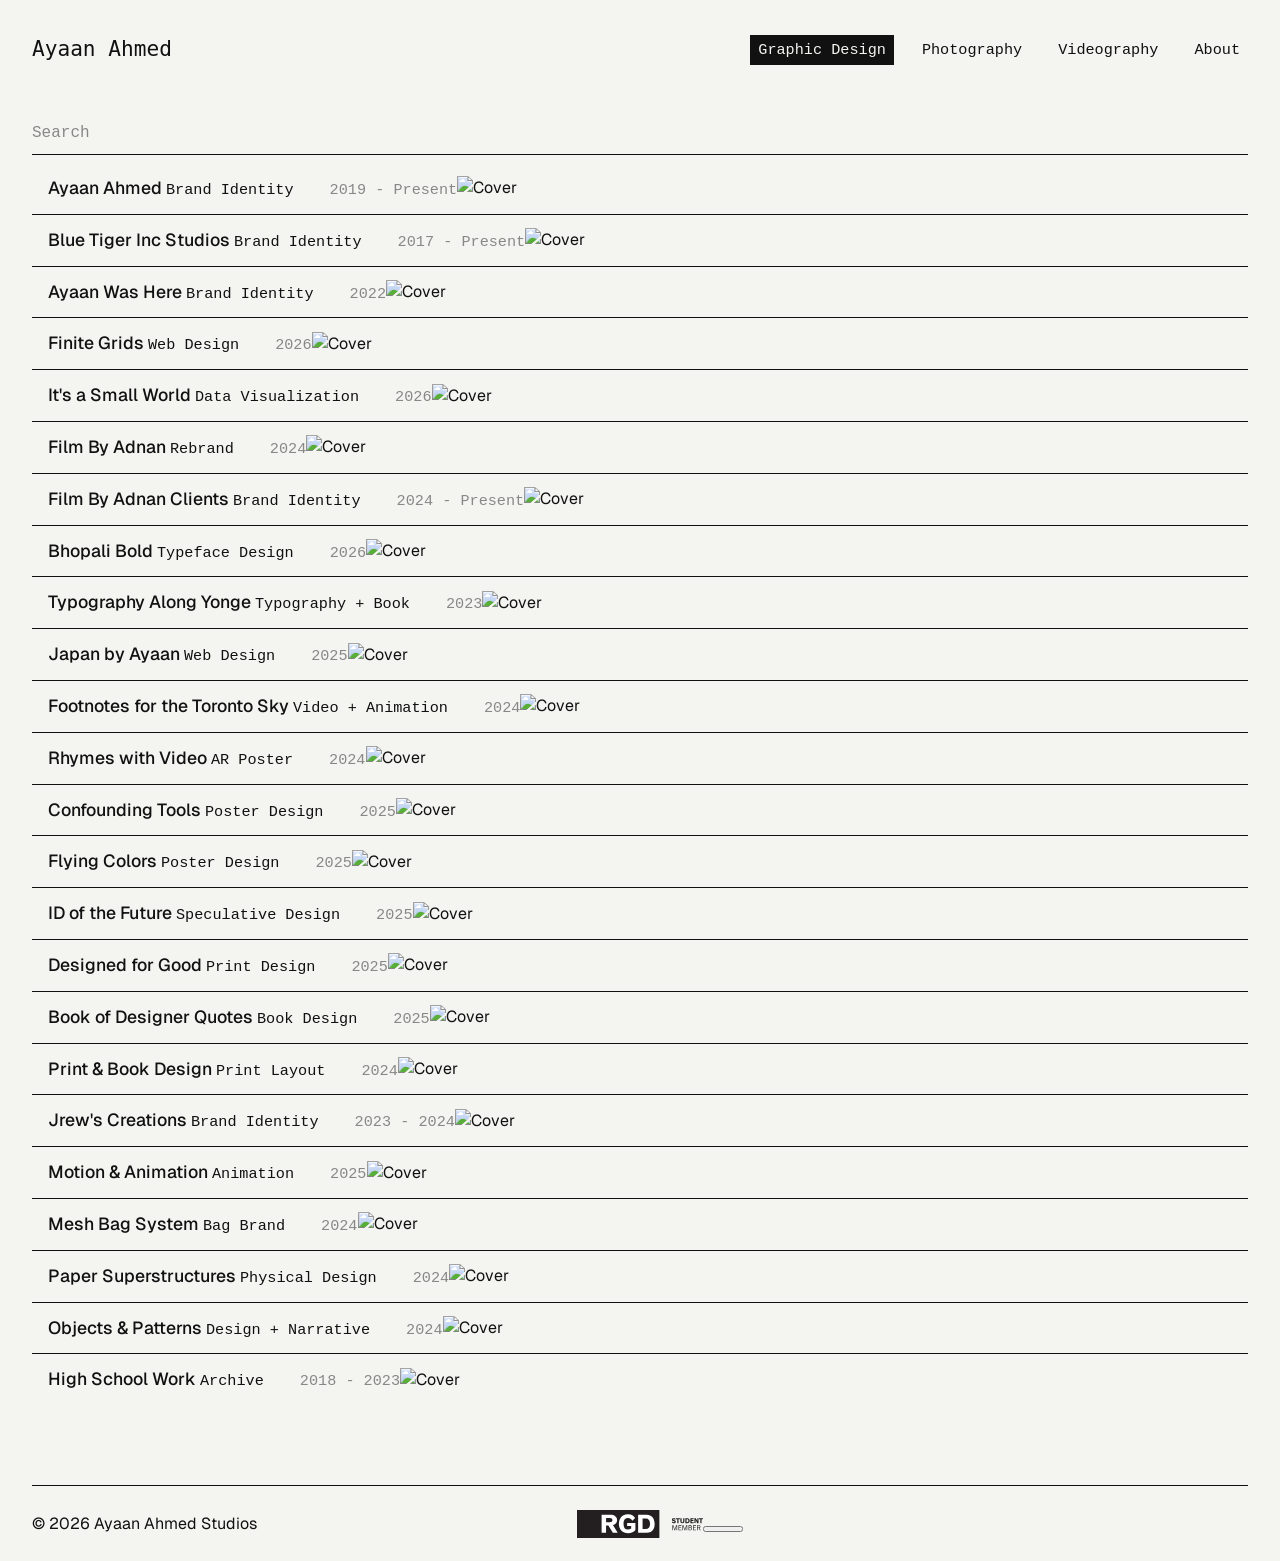
==== commit a9bee315: "Update index.html" ====
--- a/index.html
+++ b/index.html
@@ -50,19 +50,20 @@
         <input type="text" id="project-search" placeholder="Search" class="project-search-input">
     </div>
 
+    <!-- 24 Perfectly Ordered & Merged Projects -->
     <ul class="project-directory" id="directory-list">
-        <!-- PROJECT 01 -->
-        <li class="project-item">
-            <details>
-                <summary class="project-row">
-                    <img class="mobile-thumb" src="https://res.cloudinary.com/ayaanahmed/image/upload/v1782403660/Ayaan_Ahmed_Graphic_Design_Portfolio_3_ggabfb.webp" alt="Ayaan Ahmed Thumbnail" loading="lazy">
+        
+        <li class="project-item">
+            <details>
+                <summary class="project-row">
+                    <img class="mobile-thumb" src="https://res.cloudinary.com/ayaanahmed/image/upload/v1782403660/Ayaan_Ahmed_Graphic_Design_Portfolio_3_ggabfb.webp" alt="Thumbnail" loading="lazy" oncontextmenu="return false;" draggable="false">
                     <div class="row-info">
                         <span class="col-title">Ayaan Ahmed</span>
-                        <span class="mobile-meta">Brand Identity • 2019+</span>
+                        <span class="mobile-meta">Ayaan Ahmed • Brand Identity / 2019 - Present</span>
                         <span class="col-genre">Brand Identity</span>
-                        <span class="col-year">2019+</span>
-                    </div>
-                    <img class="hover-preview" src="https://res.cloudinary.com/ayaanahmed/image/upload/v1782403660/Ayaan_Ahmed_Graphic_Design_Portfolio_3_ggabfb.webp" alt="Ayaan Ahmed Cover" loading="lazy">
+                        <span class="col-year">2019 - Present</span>
+                    </div>
+                    <img class="hover-preview" src="https://res.cloudinary.com/ayaanahmed/image/upload/v1782403660/Ayaan_Ahmed_Graphic_Design_Portfolio_3_ggabfb.webp" alt="Cover" loading="lazy" oncontextmenu="return false;" draggable="false">
                 </summary>
                 <div class="project-expanded-content">
                     <div class="project-text">
@@ -70,24 +71,23 @@
                         <p class="project-description">The main logo incorporates multiple concepts and elements, like utilizing the modern Lemon/Milk font, combining the left strokes of the As in my first and last name, and a hidden emoticon within the E and D in my last name.</p>
                     </div>
                     <div class="project-gallery">
-                        <img src="https://res.cloudinary.com/ayaanahmed/image/upload/v1782403660/Ayaan_Ahmed_Graphic_Design_Portfolio_3_ggabfb.webp" alt="Ayaan Ahmed Full" loading="lazy" oncontextmenu="return false;" draggable="false">
-                    </div>
-                </div>
-            </details>
-        </li>
-
-        <!-- PROJECT 02 -->
-        <li class="project-item">
-            <details>
-                <summary class="project-row">
-                    <img class="mobile-thumb" src="https://res.cloudinary.com/ayaanahmed/image/upload/v1782403661/Ayaan_Ahmed_Graphic_Design_Portfolio_6_qg5shm.webp" alt="Blue Tiger Inc Studios Thumbnail" loading="lazy">
+                        <img src="https://res.cloudinary.com/ayaanahmed/image/upload/v1782403660/Ayaan_Ahmed_Graphic_Design_Portfolio_3_ggabfb.webp" alt="Image" loading="lazy" oncontextmenu="return false;" draggable="false">
+                    </div>
+                </div>
+            </details>
+        </li>
+        
+        <li class="project-item">
+            <details>
+                <summary class="project-row">
+                    <img class="mobile-thumb" src="https://res.cloudinary.com/ayaanahmed/image/upload/v1782403661/Ayaan_Ahmed_Graphic_Design_Portfolio_6_qg5shm.webp" alt="Thumbnail" loading="lazy" oncontextmenu="return false;" draggable="false">
                     <div class="row-info">
                         <span class="col-title">Blue Tiger Inc Studios</span>
-                        <span class="mobile-meta">Brand Identity • 2017+</span>
+                        <span class="mobile-meta">Blue Tiger Inc Studios • Brand Identity / 2017 - Present</span>
                         <span class="col-genre">Brand Identity</span>
-                        <span class="col-year">2017+</span>
-                    </div>
-                    <img class="hover-preview" src="https://res.cloudinary.com/ayaanahmed/image/upload/v1782403661/Ayaan_Ahmed_Graphic_Design_Portfolio_6_qg5shm.webp" alt="Blue Tiger Inc Studios Cover" loading="lazy">
+                        <span class="col-year">2017 - Present</span>
+                    </div>
+                    <img class="hover-preview" src="https://res.cloudinary.com/ayaanahmed/image/upload/v1782403661/Ayaan_Ahmed_Graphic_Design_Portfolio_6_qg5shm.webp" alt="Cover" loading="lazy" oncontextmenu="return false;" draggable="false">
                 </summary>
                 <div class="project-expanded-content">
                     <div class="project-text">
@@ -95,24 +95,23 @@
                         <p class="project-description">Under the brand and persona of Blue Tiger Inc Studios, I created hundreds of videos since its inception, and gained thousands of subscribers on its main outlet on YouTube. The original book is still ongoing in writing.</p>
                     </div>
                     <div class="project-gallery">
-                        <img src="https://res.cloudinary.com/ayaanahmed/image/upload/v1782403661/Ayaan_Ahmed_Graphic_Design_Portfolio_6_qg5shm.webp" alt="Blue Tiger Inc Studios Full" loading="lazy" oncontextmenu="return false;" draggable="false">
-                    </div>
-                </div>
-            </details>
-        </li>
-
-        <!-- PROJECT 03 -->
-        <li class="project-item">
-            <details>
-                <summary class="project-row">
-                    <img class="mobile-thumb" src="https://res.cloudinary.com/ayaanahmed/image/upload/v1782403660/Ayaan_Ahmed_Graphic_Design_Portfolio_4_ak2i6o.webp" alt="Ayaan Was Here Thumbnail" loading="lazy">
+                        <img src="https://res.cloudinary.com/ayaanahmed/image/upload/v1782403661/Ayaan_Ahmed_Graphic_Design_Portfolio_6_qg5shm.webp" alt="Image" loading="lazy" oncontextmenu="return false;" draggable="false">
+                    </div>
+                </div>
+            </details>
+        </li>
+        
+        <li class="project-item">
+            <details>
+                <summary class="project-row">
+                    <img class="mobile-thumb" src="https://res.cloudinary.com/ayaanahmed/image/upload/v1782403660/Ayaan_Ahmed_Graphic_Design_Portfolio_4_ak2i6o.webp" alt="Thumbnail" loading="lazy" oncontextmenu="return false;" draggable="false">
                     <div class="row-info">
                         <span class="col-title">Ayaan Was Here</span>
-                        <span class="mobile-meta">Brand Identity • 2022</span>
+                        <span class="mobile-meta">Ayaan Was Here • Brand Identity / 2022</span>
                         <span class="col-genre">Brand Identity</span>
                         <span class="col-year">2022</span>
                     </div>
-                    <img class="hover-preview" src="https://res.cloudinary.com/ayaanahmed/image/upload/v1782403660/Ayaan_Ahmed_Graphic_Design_Portfolio_4_ak2i6o.webp" alt="Ayaan Was Here Cover" loading="lazy">
+                    <img class="hover-preview" src="https://res.cloudinary.com/ayaanahmed/image/upload/v1782403660/Ayaan_Ahmed_Graphic_Design_Portfolio_4_ak2i6o.webp" alt="Cover" loading="lazy" oncontextmenu="return false;" draggable="false">
                 </summary>
                 <div class="project-expanded-content">
                     <div class="project-text">
@@ -120,64 +119,61 @@
                         <p class="project-description">Ayaan Was Here primarily exists as a unified designed system on Instagram with ongoing posts from the key dates across my life and more to come in the future.</p>
                     </div>
                     <div class="project-gallery">
-                        <img src="https://res.cloudinary.com/ayaanahmed/image/upload/v1782403660/Ayaan_Ahmed_Graphic_Design_Portfolio_4_ak2i6o.webp" alt="Ayaan Was Here Full" loading="lazy" oncontextmenu="return false;" draggable="false">
-                    </div>
-                </div>
-            </details>
-        </li>
-
-        <!-- PROJECT 04 -->
-        <li class="project-item">
-            <details>
-                <summary class="project-row">
-                    <img class="mobile-thumb" src="https://res.cloudinary.com/ayaanahmed/image/upload/v1782403664/Ayaan_Ahmed_Graphic_Design_Portfolio_15_zoyikw.webp" alt="Finite Grids Thumbnail" loading="lazy">
+                        <img src="https://res.cloudinary.com/ayaanahmed/image/upload/v1782403660/Ayaan_Ahmed_Graphic_Design_Portfolio_4_ak2i6o.webp" alt="Image" loading="lazy" oncontextmenu="return false;" draggable="false">
+                    </div>
+                </div>
+            </details>
+        </li>
+        
+        <li class="project-item">
+            <details>
+                <summary class="project-row">
+                    <img class="mobile-thumb" src="https://res.cloudinary.com/ayaanahmed/image/upload/v1782403664/Ayaan_Ahmed_Graphic_Design_Portfolio_15_zoyikw.webp" alt="Thumbnail" loading="lazy" oncontextmenu="return false;" draggable="false">
                     <div class="row-info">
                         <span class="col-title">Finite Grids</span>
-                        <span class="mobile-meta">Web Design • 2026</span>
+                        <span class="mobile-meta">Finite Grids • Web Design / 2026</span>
                         <span class="col-genre">Web Design</span>
                         <span class="col-year">2026</span>
                     </div>
-                    <img class="hover-preview" src="https://res.cloudinary.com/ayaanahmed/image/upload/v1782403664/Ayaan_Ahmed_Graphic_Design_Portfolio_15_zoyikw.webp" alt="Finite Grids Cover" loading="lazy">
-                </summary>
-                <div class="project-expanded-content">
-                    <div class="project-text"><p class="project-description">Description pending...</p></div>
-                    <div class="project-gallery"><img src="https://res.cloudinary.com/ayaanahmed/image/upload/v1782403664/Ayaan_Ahmed_Graphic_Design_Portfolio_15_zoyikw.webp" alt="Finite Grids Full" loading="lazy" oncontextmenu="return false;" draggable="false"></div>
-                </div>
-            </details>
-        </li>
-
-        <!-- PROJECT 05 -->
-        <li class="project-item">
-            <details>
-                <summary class="project-row">
-                    <img class="mobile-thumb" src="https://res.cloudinary.com/ayaanahmed/image/upload/v1782403668/Ayaan_Ahmed_Graphic_Design_Portfolio_31_mwws3b.webp" alt="It's a Small World Thumbnail" loading="lazy">
+                    <img class="hover-preview" src="https://res.cloudinary.com/ayaanahmed/image/upload/v1782403664/Ayaan_Ahmed_Graphic_Design_Portfolio_15_zoyikw.webp" alt="Cover" loading="lazy" oncontextmenu="return false;" draggable="false">
+                </summary>
+                <div class="project-expanded-content">
+                    <div class="project-text"><p class="project-description">Description pending...</p></div>
+                    <div class="project-gallery"><img src="https://res.cloudinary.com/ayaanahmed/image/upload/v1782403664/Ayaan_Ahmed_Graphic_Design_Portfolio_15_zoyikw.webp" alt="Image" loading="lazy" oncontextmenu="return false;" draggable="false"></div>
+                </div>
+            </details>
+        </li>
+
+        <li class="project-item">
+            <details>
+                <summary class="project-row">
+                    <img class="mobile-thumb" src="https://res.cloudinary.com/ayaanahmed/image/upload/v1782403668/Ayaan_Ahmed_Graphic_Design_Portfolio_31_mwws3b.webp" alt="Thumbnail" loading="lazy" oncontextmenu="return false;" draggable="false">
                     <div class="row-info">
                         <span class="col-title">It's a Small World</span>
-                        <span class="mobile-meta">Data Visualization • 2026</span>
+                        <span class="mobile-meta">It's a Small World • Data Visualization / 2026</span>
                         <span class="col-genre">Data Visualization</span>
                         <span class="col-year">2026</span>
                     </div>
-                    <img class="hover-preview" src="https://res.cloudinary.com/ayaanahmed/image/upload/v1782403668/Ayaan_Ahmed_Graphic_Design_Portfolio_31_mwws3b.webp" alt="It's a Small World Cover" loading="lazy">
-                </summary>
-                <div class="project-expanded-content">
-                    <div class="project-text"><p class="project-description">Description pending...</p></div>
-                    <div class="project-gallery"><img src="https://res.cloudinary.com/ayaanahmed/image/upload/v1782403668/Ayaan_Ahmed_Graphic_Design_Portfolio_31_mwws3b.webp" alt="It's a Small World Full" loading="lazy" oncontextmenu="return false;" draggable="false"></div>
-                </div>
-            </details>
-        </li>
-
-        <!-- PROJECT 06 -->
-        <li class="project-item">
-            <details>
-                <summary class="project-row">
-                    <img class="mobile-thumb" src="https://res.cloudinary.com/ayaanahmed/image/upload/v1782403663/Ayaan_Ahmed_Graphic_Design_Portfolio_14_phg21l.webp" alt="Film By Adnan Thumbnail" loading="lazy">
+                    <img class="hover-preview" src="https://res.cloudinary.com/ayaanahmed/image/upload/v1782403668/Ayaan_Ahmed_Graphic_Design_Portfolio_31_mwws3b.webp" alt="Cover" loading="lazy" oncontextmenu="return false;" draggable="false">
+                </summary>
+                <div class="project-expanded-content">
+                    <div class="project-text"><p class="project-description">Description pending...</p></div>
+                    <div class="project-gallery"><img src="https://res.cloudinary.com/ayaanahmed/image/upload/v1782403668/Ayaan_Ahmed_Graphic_Design_Portfolio_31_mwws3b.webp" alt="Image" loading="lazy" oncontextmenu="return false;" draggable="false"></div>
+                </div>
+            </details>
+        </li>
+
+        <li class="project-item">
+            <details>
+                <summary class="project-row">
+                    <img class="mobile-thumb" src="https://res.cloudinary.com/ayaanahmed/image/upload/v1782403663/Ayaan_Ahmed_Graphic_Design_Portfolio_14_phg21l.webp" alt="Thumbnail" loading="lazy" oncontextmenu="return false;" draggable="false">
                     <div class="row-info">
                         <span class="col-title">Film By Adnan</span>
-                        <span class="mobile-meta">Rebrand • 2024</span>
+                        <span class="mobile-meta">Film By Adnan • Rebrand / 2024</span>
                         <span class="col-genre">Rebrand</span>
                         <span class="col-year">2024</span>
                     </div>
-                    <img class="hover-preview" src="https://res.cloudinary.com/ayaanahmed/image/upload/v1782403663/Ayaan_Ahmed_Graphic_Design_Portfolio_14_phg21l.webp" alt="Film By Adnan Cover" loading="lazy">
+                    <img class="hover-preview" src="https://res.cloudinary.com/ayaanahmed/image/upload/v1782403663/Ayaan_Ahmed_Graphic_Design_Portfolio_14_phg21l.webp" alt="Cover" loading="lazy" oncontextmenu="return false;" draggable="false">
                 </summary>
                 <div class="project-expanded-content">
                     <div class="project-text">
@@ -185,24 +181,23 @@
                         <p class="project-description">The resulting brand identity, inspired by the previous logo, and curated for specific use cases like social media marketing is used throughout the company’s workflow now: On all their social platforms, their website, as well as all documentation.</p>
                     </div>
                     <div class="project-gallery">
-                        <img src="https://res.cloudinary.com/ayaanahmed/image/upload/v1782403663/Ayaan_Ahmed_Graphic_Design_Portfolio_14_phg21l.webp" alt="Film By Adnan Full" loading="lazy" oncontextmenu="return false;" draggable="false">
-                    </div>
-                </div>
-            </details>
-        </li>
-
-        <!-- PROJECT 07 -->
-        <li class="project-item">
-            <details>
-                <summary class="project-row">
-                    <img class="mobile-thumb" src="https://res.cloudinary.com/ayaanahmed/image/upload/v1782403670/Ayaan_Ahmed_Graphic_Design_Portfolio_33_ojtibt.webp" alt="Film By Adnan Clients Thumbnail" loading="lazy">
+                        <img src="https://res.cloudinary.com/ayaanahmed/image/upload/v1782403663/Ayaan_Ahmed_Graphic_Design_Portfolio_14_phg21l.webp" alt="Image" loading="lazy" oncontextmenu="return false;" draggable="false">
+                    </div>
+                </div>
+            </details>
+        </li>
+
+        <li class="project-item">
+            <details>
+                <summary class="project-row">
+                    <img class="mobile-thumb" src="https://res.cloudinary.com/ayaanahmed/image/upload/v1782403670/Ayaan_Ahmed_Graphic_Design_Portfolio_33_ojtibt.webp" alt="Thumbnail" loading="lazy" oncontextmenu="return false;" draggable="false">
                     <div class="row-info">
                         <span class="col-title">Film By Adnan Clients</span>
-                        <span class="mobile-meta">Brand Identity • 2024+</span>
+                        <span class="mobile-meta">Film By Adnan Clients • Brand Identity / 2024 - Present</span>
                         <span class="col-genre">Brand Identity</span>
-                        <span class="col-year">2024+</span>
-                    </div>
-                    <img class="hover-preview" src="https://res.cloudinary.com/ayaanahmed/image/upload/v1782403670/Ayaan_Ahmed_Graphic_Design_Portfolio_33_ojtibt.webp" alt="Film By Adnan Clients Cover" loading="lazy">
+                        <span class="col-year">2024 - Present</span>
+                    </div>
+                    <img class="hover-preview" src="https://res.cloudinary.com/ayaanahmed/image/upload/v1782403670/Ayaan_Ahmed_Graphic_Design_Portfolio_33_ojtibt.webp" alt="Cover" loading="lazy" oncontextmenu="return false;" draggable="false">
                 </summary>
                 <div class="project-expanded-content">
                     <div class="project-text">
@@ -212,126 +207,120 @@
                         <p class="project-description">Jerome's Favorite Spots: Clean, localized branding marks designed to highlight specific geographic and lifestyle series content.</p>
                     </div>
                     <div class="project-gallery">
-                        <img src="https://res.cloudinary.com/ayaanahmed/image/upload/v1782403670/Ayaan_Ahmed_Graphic_Design_Portfolio_33_ojtibt.webp" alt="Backyard Boys" loading="lazy" oncontextmenu="return false;" draggable="false">
-                        <img src="https://res.cloudinary.com/ayaanahmed/image/upload/v1782403660/Ayaan_Ahmed_Graphic_Design_Portfolio_1_y9hoke.webp" alt="Secret Sauce" loading="lazy" oncontextmenu="return false;" draggable="false">
-                        <img src="https://res.cloudinary.com/ayaanahmed/image/upload/v1782403665/Ayaan_Ahmed_Graphic_Design_Portfolio_21_blc3i3.webp" alt="Jerome's Spots" loading="lazy" oncontextmenu="return false;" draggable="false">
-                    </div>
-                </div>
-            </details>
-        </li>
-
-        <!-- PROJECT 08 -->
-        <li class="project-item">
-            <details>
-                <summary class="project-row">
-                    <img class="mobile-thumb" src="https://res.cloudinary.com/ayaanahmed/image/upload/v1782403660/Ayaan_Ahmed_Graphic_Design_Portfolio_5_vyzlsn.webp" alt="Bhopali Bold Thumbnail" loading="lazy">
+                        <img src="https://res.cloudinary.com/ayaanahmed/image/upload/v1782403670/Ayaan_Ahmed_Graphic_Design_Portfolio_33_ojtibt.webp" alt="Image" loading="lazy" oncontextmenu="return false;" draggable="false">
+                        <img src="https://res.cloudinary.com/ayaanahmed/image/upload/v1782403660/Ayaan_Ahmed_Graphic_Design_Portfolio_1_y9hoke.webp" alt="Image" loading="lazy" oncontextmenu="return false;" draggable="false">
+                        <img src="https://res.cloudinary.com/ayaanahmed/image/upload/v1782403665/Ayaan_Ahmed_Graphic_Design_Portfolio_21_blc3i3.webp" alt="Image" loading="lazy" oncontextmenu="return false;" draggable="false">
+                    </div>
+                </div>
+            </details>
+        </li>
+
+        <li class="project-item">
+            <details>
+                <summary class="project-row">
+                    <img class="mobile-thumb" src="https://res.cloudinary.com/ayaanahmed/image/upload/v1782403660/Ayaan_Ahmed_Graphic_Design_Portfolio_5_vyzlsn.webp" alt="Thumbnail" loading="lazy" oncontextmenu="return false;" draggable="false">
                     <div class="row-info">
                         <span class="col-title">Bhopali Bold</span>
-                        <span class="mobile-meta">Typeface Design • 2026</span>
+                        <span class="mobile-meta">Bhopali Bold • Typeface Design / 2026</span>
                         <span class="col-genre">Typeface Design</span>
                         <span class="col-year">2026</span>
                     </div>
-                    <img class="hover-preview" src="https://res.cloudinary.com/ayaanahmed/image/upload/v1782403660/Ayaan_Ahmed_Graphic_Design_Portfolio_5_vyzlsn.webp" alt="Bhopali Bold Cover" loading="lazy">
-                </summary>
-                <div class="project-expanded-content">
-                    <div class="project-text"><p class="project-description">Description pending...</p></div>
-                    <div class="project-gallery"><img src="https://res.cloudinary.com/ayaanahmed/image/upload/v1782403660/Ayaan_Ahmed_Graphic_Design_Portfolio_5_vyzlsn.webp" alt="Bhopali Bold Full" loading="lazy" oncontextmenu="return false;" draggable="false"></div>
-                </div>
-            </details>
-        </li>
-
-        <!-- PROJECT 09 -->
-        <li class="project-item">
-            <details>
-                <summary class="project-row">
-                    <img class="mobile-thumb" src="https://res.cloudinary.com/ayaanahmed/image/upload/v1782403670/Ayaan_Ahmed_Graphic_Design_Portfolio_36_ehmntk.webp" alt="Typography Along Yonge Thumbnail" loading="lazy">
+                    <img class="hover-preview" src="https://res.cloudinary.com/ayaanahmed/image/upload/v1782403660/Ayaan_Ahmed_Graphic_Design_Portfolio_5_vyzlsn.webp" alt="Cover" loading="lazy" oncontextmenu="return false;" draggable="false">
+                </summary>
+                <div class="project-expanded-content">
+                    <div class="project-text"><p class="project-description">Description pending...</p></div>
+                    <div class="project-gallery"><img src="https://res.cloudinary.com/ayaanahmed/image/upload/v1782403660/Ayaan_Ahmed_Graphic_Design_Portfolio_5_vyzlsn.webp" alt="Image" loading="lazy" oncontextmenu="return false;" draggable="false"></div>
+                </div>
+            </details>
+        </li>
+
+        <li class="project-item">
+            <details>
+                <summary class="project-row">
+                    <img class="mobile-thumb" src="https://res.cloudinary.com/ayaanahmed/image/upload/v1782403670/Ayaan_Ahmed_Graphic_Design_Portfolio_36_ehmntk.webp" alt="Thumbnail" loading="lazy" oncontextmenu="return false;" draggable="false">
                     <div class="row-info">
                         <span class="col-title">Typography Along Yonge</span>
-                        <span class="mobile-meta">Typography + Book • 2023</span>
+                        <span class="mobile-meta">Typography Along Yonge • Typography + Book / 2023</span>
                         <span class="col-genre">Typography + Book</span>
                         <span class="col-year">2023</span>
                     </div>
-                    <img class="hover-preview" src="https://res.cloudinary.com/ayaanahmed/image/upload/v1782403670/Ayaan_Ahmed_Graphic_Design_Portfolio_36_ehmntk.webp" alt="Typography Along Yonge Cover" loading="lazy">
-                </summary>
-                <div class="project-expanded-content">
-                    <div class="project-text"><p class="project-description">Description pending...</p></div>
-                    <div class="project-gallery"><img src="https://res.cloudinary.com/ayaanahmed/image/upload/v1782403670/Ayaan_Ahmed_Graphic_Design_Portfolio_36_ehmntk.webp" alt="Typography Along Yonge Full" loading="lazy" oncontextmenu="return false;" draggable="false"></div>
-                </div>
-            </details>
-        </li>
-
-        <!-- PROJECT 10 -->
-        <li class="project-item">
-            <details>
-                <summary class="project-row">
-                    <img class="mobile-thumb" src="https://res.cloudinary.com/ayaanahmed/image/upload/v1782403665/Ayaan_Ahmed_Graphic_Design_Portfolio_20_jdrtd1.webp" alt="Japan by Ayaan Thumbnail" loading="lazy">
+                    <img class="hover-preview" src="https://res.cloudinary.com/ayaanahmed/image/upload/v1782403670/Ayaan_Ahmed_Graphic_Design_Portfolio_36_ehmntk.webp" alt="Cover" loading="lazy" oncontextmenu="return false;" draggable="false">
+                </summary>
+                <div class="project-expanded-content">
+                    <div class="project-text"><p class="project-description">Description pending...</p></div>
+                    <div class="project-gallery"><img src="https://res.cloudinary.com/ayaanahmed/image/upload/v1782403670/Ayaan_Ahmed_Graphic_Design_Portfolio_36_ehmntk.webp" alt="Image" loading="lazy" oncontextmenu="return false;" draggable="false"></div>
+                </div>
+            </details>
+        </li>
+
+        <li class="project-item">
+            <details>
+                <summary class="project-row">
+                    <img class="mobile-thumb" src="https://res.cloudinary.com/ayaanahmed/image/upload/v1782403665/Ayaan_Ahmed_Graphic_Design_Portfolio_20_jdrtd1.webp" alt="Thumbnail" loading="lazy" oncontextmenu="return false;" draggable="false">
                     <div class="row-info">
                         <span class="col-title">Japan by Ayaan</span>
-                        <span class="mobile-meta">Web Design • 2025</span>
+                        <span class="mobile-meta">Japan by Ayaan • Web Design / 2025</span>
                         <span class="col-genre">Web Design</span>
                         <span class="col-year">2025</span>
                     </div>
-                    <img class="hover-preview" src="https://res.cloudinary.com/ayaanahmed/image/upload/v1782403665/Ayaan_Ahmed_Graphic_Design_Portfolio_20_jdrtd1.webp" alt="Japan by Ayaan Cover" loading="lazy">
-                </summary>
-                <div class="project-expanded-content">
-                    <div class="project-text"><p class="project-description">Description pending...</p></div>
-                    <div class="project-gallery"><img src="https://res.cloudinary.com/ayaanahmed/image/upload/v1782403665/Ayaan_Ahmed_Graphic_Design_Portfolio_20_jdrtd1.webp" alt="Japan by Ayaan Full" loading="lazy" oncontextmenu="return false;" draggable="false"></div>
-                </div>
-            </details>
-        </li>
-
-        <!-- PROJECT 11 -->
-        <li class="project-item">
-            <details>
-                <summary class="project-row">
-                    <img class="mobile-thumb" src="https://res.cloudinary.com/ayaanahmed/image/upload/v1782403665/Ayaan_Ahmed_Graphic_Design_Portfolio_17_wvn04y.webp" alt="Footnotes for the Toronto Sky Thumbnail" loading="lazy">
+                    <img class="hover-preview" src="https://res.cloudinary.com/ayaanahmed/image/upload/v1782403665/Ayaan_Ahmed_Graphic_Design_Portfolio_20_jdrtd1.webp" alt="Cover" loading="lazy" oncontextmenu="return false;" draggable="false">
+                </summary>
+                <div class="project-expanded-content">
+                    <div class="project-text"><p class="project-description">Description pending...</p></div>
+                    <div class="project-gallery"><img src="https://res.cloudinary.com/ayaanahmed/image/upload/v1782403665/Ayaan_Ahmed_Graphic_Design_Portfolio_20_jdrtd1.webp" alt="Image" loading="lazy" oncontextmenu="return false;" draggable="false"></div>
+                </div>
+            </details>
+        </li>
+
+        <li class="project-item">
+            <details>
+                <summary class="project-row">
+                    <img class="mobile-thumb" src="https://res.cloudinary.com/ayaanahmed/image/upload/v1782403665/Ayaan_Ahmed_Graphic_Design_Portfolio_17_wvn04y.webp" alt="Thumbnail" loading="lazy" oncontextmenu="return false;" draggable="false">
                     <div class="row-info">
                         <span class="col-title">Footnotes for the Toronto Sky</span>
-                        <span class="mobile-meta">Video + Animation • 2024</span>
+                        <span class="mobile-meta">Footnotes for the Toronto Sky • Video + Animation / 2024</span>
                         <span class="col-genre">Video + Animation</span>
                         <span class="col-year">2024</span>
                     </div>
-                    <img class="hover-preview" src="https://res.cloudinary.com/ayaanahmed/image/upload/v1782403665/Ayaan_Ahmed_Graphic_Design_Portfolio_17_wvn04y.webp" alt="Footnotes for the Toronto Sky Cover" loading="lazy">
-                </summary>
-                <div class="project-expanded-content">
-                    <div class="project-text"><p class="project-description">Description pending...</p></div>
-                    <div class="project-gallery"><img src="https://res.cloudinary.com/ayaanahmed/image/upload/v1782403665/Ayaan_Ahmed_Graphic_Design_Portfolio_17_wvn04y.webp" alt="Footnotes for the Toronto Sky Full" loading="lazy" oncontextmenu="return false;" draggable="false"></div>
-                </div>
-            </details>
-        </li>
-
-        <!-- PROJECT 12 -->
-        <li class="project-item">
-            <details>
-                <summary class="project-row">
-                    <img class="mobile-thumb" src="https://res.cloudinary.com/ayaanahmed/image/upload/v1782403667/Ayaan_Ahmed_Graphic_Design_Portfolio_29_qwjtdw.webp" alt="Rhymes with Video Thumbnail" loading="lazy">
+                    <img class="hover-preview" src="https://res.cloudinary.com/ayaanahmed/image/upload/v1782403665/Ayaan_Ahmed_Graphic_Design_Portfolio_17_wvn04y.webp" alt="Cover" loading="lazy" oncontextmenu="return false;" draggable="false">
+                </summary>
+                <div class="project-expanded-content">
+                    <div class="project-text"><p class="project-description">Description pending...</p></div>
+                    <div class="project-gallery"><img src="https://res.cloudinary.com/ayaanahmed/image/upload/v1782403665/Ayaan_Ahmed_Graphic_Design_Portfolio_17_wvn04y.webp" alt="Image" loading="lazy" oncontextmenu="return false;" draggable="false"></div>
+                </div>
+            </details>
+        </li>
+
+        <li class="project-item">
+            <details>
+                <summary class="project-row">
+                    <img class="mobile-thumb" src="https://res.cloudinary.com/ayaanahmed/image/upload/v1782403667/Ayaan_Ahmed_Graphic_Design_Portfolio_29_qwjtdw.webp" alt="Thumbnail" loading="lazy" oncontextmenu="return false;" draggable="false">
                     <div class="row-info">
                         <span class="col-title">Rhymes with Video</span>
-                        <span class="mobile-meta">AR Poster • 2024</span>
+                        <span class="mobile-meta">Rhymes with Video • AR Poster / 2024</span>
                         <span class="col-genre">AR Poster</span>
                         <span class="col-year">2024</span>
                     </div>
-                    <img class="hover-preview" src="https://res.cloudinary.com/ayaanahmed/image/upload/v1782403667/Ayaan_Ahmed_Graphic_Design_Portfolio_29_qwjtdw.webp" alt="Rhymes with Video Cover" loading="lazy">
-                </summary>
-                <div class="project-expanded-content">
-                    <div class="project-text"><p class="project-description">Description pending...</p></div>
-                    <div class="project-gallery"><img src="https://res.cloudinary.com/ayaanahmed/image/upload/v1782403667/Ayaan_Ahmed_Graphic_Design_Portfolio_29_qwjtdw.webp" alt="Rhymes with Video Full" loading="lazy" oncontextmenu="return false;" draggable="false"></div>
-                </div>
-            </details>
-        </li>
-
-        <!-- PROJECT 13 -->
-        <li class="project-item">
-            <details>
-                <summary class="project-row">
-                    <img class="mobile-thumb" src="https://res.cloudinary.com/ayaanahmed/image/upload/v1782403663/Ayaan_Ahmed_Graphic_Design_Portfolio_9_dy4f0p.webp" alt="Confounding Tools Thumbnail" loading="lazy">
+                    <img class="hover-preview" src="https://res.cloudinary.com/ayaanahmed/image/upload/v1782403667/Ayaan_Ahmed_Graphic_Design_Portfolio_29_qwjtdw.webp" alt="Cover" loading="lazy" oncontextmenu="return false;" draggable="false">
+                </summary>
+                <div class="project-expanded-content">
+                    <div class="project-text"><p class="project-description">Description pending...</p></div>
+                    <div class="project-gallery"><img src="https://res.cloudinary.com/ayaanahmed/image/upload/v1782403667/Ayaan_Ahmed_Graphic_Design_Portfolio_29_qwjtdw.webp" alt="Image" loading="lazy" oncontextmenu="return false;" draggable="false"></div>
+                </div>
+            </details>
+        </li>
+
+        <li class="project-item">
+            <details>
+                <summary class="project-row">
+                    <img class="mobile-thumb" src="https://res.cloudinary.com/ayaanahmed/image/upload/v1782403663/Ayaan_Ahmed_Graphic_Design_Portfolio_9_dy4f0p.webp" alt="Thumbnail" loading="lazy" oncontextmenu="return false;" draggable="false">
                     <div class="row-info">
                         <span class="col-title">Confounding Tools</span>
-                        <span class="mobile-meta">Poster Design • 2025</span>
+                        <span class="mobile-meta">Confounding Tools • Poster Design / 2025</span>
                         <span class="col-genre">Poster Design</span>
                         <span class="col-year">2025</span>
                     </div>
-                    <img class="hover-preview" src="https://res.cloudinary.com/ayaanahmed/image/upload/v1782403663/Ayaan_Ahmed_Graphic_Design_Portfolio_9_dy4f0p.webp" alt="Confounding Tools Cover" loading="lazy">
+                    <img class="hover-preview" src="https://res.cloudinary.com/ayaanahmed/image/upload/v1782403663/Ayaan_Ahmed_Graphic_Design_Portfolio_9_dy4f0p.webp" alt="Cover" loading="lazy" oncontextmenu="return false;" draggable="false">
                 </summary>
                 <div class="project-expanded-content">
                     <div class="project-text">
@@ -339,24 +328,23 @@
                         <p class="project-description">The final poster came about from the usage of multiple of my own photographs, using the video editing software Final Cut Pro as the main canvas instead of design software, and some additional touch up on some assets with Krita.</p>
                     </div>
                     <div class="project-gallery">
-                        <img src="https://res.cloudinary.com/ayaanahmed/image/upload/v1782403663/Ayaan_Ahmed_Graphic_Design_Portfolio_9_dy4f0p.webp" alt="Confounding Tools Full" loading="lazy" oncontextmenu="return false;" draggable="false">
-                    </div>
-                </div>
-            </details>
-        </li>
-
-        <!-- PROJECT 14 -->
-        <li class="project-item">
-            <details>
-                <summary class="project-row">
-                    <img class="mobile-thumb" src="https://res.cloudinary.com/ayaanahmed/image/upload/v1782403664/Ayaan_Ahmed_Graphic_Design_Portfolio_16_ktgxf7.webp" alt="Flying Colors Thumbnail" loading="lazy">
+                        <img src="https://res.cloudinary.com/ayaanahmed/image/upload/v1782403663/Ayaan_Ahmed_Graphic_Design_Portfolio_9_dy4f0p.webp" alt="Image" loading="lazy" oncontextmenu="return false;" draggable="false">
+                    </div>
+                </div>
+            </details>
+        </li>
+
+        <li class="project-item">
+            <details>
+                <summary class="project-row">
+                    <img class="mobile-thumb" src="https://res.cloudinary.com/ayaanahmed/image/upload/v1782403664/Ayaan_Ahmed_Graphic_Design_Portfolio_16_ktgxf7.webp" alt="Thumbnail" loading="lazy" oncontextmenu="return false;" draggable="false">
                     <div class="row-info">
                         <span class="col-title">Flying Colors</span>
-                        <span class="mobile-meta">Poster Design • 2025</span>
+                        <span class="mobile-meta">Flying Colors • Poster Design / 2025</span>
                         <span class="col-genre">Poster Design</span>
                         <span class="col-year">2025</span>
                     </div>
-                    <img class="hover-preview" src="https://res.cloudinary.com/ayaanahmed/image/upload/v1782403664/Ayaan_Ahmed_Graphic_Design_Portfolio_16_ktgxf7.webp" alt="Flying Colors Cover" loading="lazy">
+                    <img class="hover-preview" src="https://res.cloudinary.com/ayaanahmed/image/upload/v1782403664/Ayaan_Ahmed_Graphic_Design_Portfolio_16_ktgxf7.webp" alt="Cover" loading="lazy" oncontextmenu="return false;" draggable="false">
                 </summary>
                 <div class="project-expanded-content">
                     <div class="project-text">
@@ -364,44 +352,42 @@
                         <p class="project-description">The final poster is a thoroughly thought-out poster utilizing some of the many images compiled for the project along with typography and colors tested multiple times for printing until finalized to this version.</p>
                     </div>
                     <div class="project-gallery">
-                        <img src="https://res.cloudinary.com/ayaanahmed/image/upload/v1782403664/Ayaan_Ahmed_Graphic_Design_Portfolio_16_ktgxf7.webp" alt="Flying Colors Full" loading="lazy" oncontextmenu="return false;" draggable="false">
-                    </div>
-                </div>
-            </details>
-        </li>
-
-        <!-- PROJECT 15 -->
-        <li class="project-item">
-            <details>
-                <summary class="project-row">
-                    <img class="mobile-thumb" src="https://res.cloudinary.com/ayaanahmed/image/upload/v1782403665/Ayaan_Ahmed_Graphic_Design_Portfolio_19_jct49w.webp" alt="ID of the Future Thumbnail" loading="lazy">
+                        <img src="https://res.cloudinary.com/ayaanahmed/image/upload/v1782403664/Ayaan_Ahmed_Graphic_Design_Portfolio_16_ktgxf7.webp" alt="Image" loading="lazy" oncontextmenu="return false;" draggable="false">
+                    </div>
+                </div>
+            </details>
+        </li>
+
+        <li class="project-item">
+            <details>
+                <summary class="project-row">
+                    <img class="mobile-thumb" src="https://res.cloudinary.com/ayaanahmed/image/upload/v1782403665/Ayaan_Ahmed_Graphic_Design_Portfolio_19_jct49w.webp" alt="Thumbnail" loading="lazy" oncontextmenu="return false;" draggable="false">
                     <div class="row-info">
                         <span class="col-title">ID of the Future</span>
-                        <span class="mobile-meta">Speculative Design • 2025</span>
+                        <span class="mobile-meta">ID of the Future • Speculative Design / 2025</span>
                         <span class="col-genre">Speculative Design</span>
                         <span class="col-year">2025</span>
                     </div>
-                    <img class="hover-preview" src="https://res.cloudinary.com/ayaanahmed/image/upload/v1782403665/Ayaan_Ahmed_Graphic_Design_Portfolio_19_jct49w.webp" alt="ID of the Future Cover" loading="lazy">
-                </summary>
-                <div class="project-expanded-content">
-                    <div class="project-text"><p class="project-description">Description pending...</p></div>
-                    <div class="project-gallery"><img src="https://res.cloudinary.com/ayaanahmed/image/upload/v1782403665/Ayaan_Ahmed_Graphic_Design_Portfolio_19_jct49w.webp" alt="ID of the Future Full" loading="lazy" oncontextmenu="return false;" draggable="false"></div>
-                </div>
-            </details>
-        </li>
-
-        <!-- PROJECT 16 -->
-        <li class="project-item">
-            <details>
-                <summary class="project-row">
-                    <img class="mobile-thumb" src="https://res.cloudinary.com/ayaanahmed/image/upload/v1782403663/Ayaan_Ahmed_Graphic_Design_Portfolio_13_mazzyu.webp" alt="Designed for Good Thumbnail" loading="lazy">
+                    <img class="hover-preview" src="https://res.cloudinary.com/ayaanahmed/image/upload/v1782403665/Ayaan_Ahmed_Graphic_Design_Portfolio_19_jct49w.webp" alt="Cover" loading="lazy" oncontextmenu="return false;" draggable="false">
+                </summary>
+                <div class="project-expanded-content">
+                    <div class="project-text"><p class="project-description">Description pending...</p></div>
+                    <div class="project-gallery"><img src="https://res.cloudinary.com/ayaanahmed/image/upload/v1782403665/Ayaan_Ahmed_Graphic_Design_Portfolio_19_jct49w.webp" alt="Image" loading="lazy" oncontextmenu="return false;" draggable="false"></div>
+                </div>
+            </details>
+        </li>
+
+        <li class="project-item">
+            <details>
+                <summary class="project-row">
+                    <img class="mobile-thumb" src="https://res.cloudinary.com/ayaanahmed/image/upload/v1782403663/Ayaan_Ahmed_Graphic_Design_Portfolio_13_mazzyu.webp" alt="Thumbnail" loading="lazy" oncontextmenu="return false;" draggable="false">
                     <div class="row-info">
                         <span class="col-title">Designed for Good</span>
-                        <span class="mobile-meta">Print Design • 2025</span>
+                        <span class="mobile-meta">Designed for Good • Print Design / 2025</span>
                         <span class="col-genre">Print Design</span>
                         <span class="col-year">2025</span>
                     </div>
-                    <img class="hover-preview" src="https://res.cloudinary.com/ayaanahmed/image/upload/v1782403663/Ayaan_Ahmed_Graphic_Design_Portfolio_13_mazzyu.webp" alt="Designed for Good Cover" loading="lazy">
+                    <img class="hover-preview" src="https://res.cloudinary.com/ayaanahmed/image/upload/v1782403663/Ayaan_Ahmed_Graphic_Design_Portfolio_13_mazzyu.webp" alt="Cover" loading="lazy" oncontextmenu="return false;" draggable="false">
                 </summary>
                 <div class="project-expanded-content">
                     <div class="project-text">
@@ -409,24 +395,23 @@
                         <p class="project-description">The collection is a group of two postcards and a brochure, purposely designed without completion in mind, as more revolved around the process of finding a research topic to develop design from.</p>
                     </div>
                     <div class="project-gallery">
-                        <img src="https://res.cloudinary.com/ayaanahmed/image/upload/v1782403663/Ayaan_Ahmed_Graphic_Design_Portfolio_13_mazzyu.webp" alt="Designed for Good Full" loading="lazy" oncontextmenu="return false;" draggable="false">
-                    </div>
-                </div>
-            </details>
-        </li>
-
-        <!-- PROJECT 17 -->
-        <li class="project-item">
-            <details>
-                <summary class="project-row">
-                    <img class="mobile-thumb" src="https://res.cloudinary.com/ayaanahmed/image/upload/v1782403663/Ayaan_Ahmed_Graphic_Design_Portfolio_7_u5hudc.webp" alt="Book of Designer Quotes Thumbnail" loading="lazy">
+                        <img src="https://res.cloudinary.com/ayaanahmed/image/upload/v1782403663/Ayaan_Ahmed_Graphic_Design_Portfolio_13_mazzyu.webp" alt="Image" loading="lazy" oncontextmenu="return false;" draggable="false">
+                    </div>
+                </div>
+            </details>
+        </li>
+
+        <li class="project-item">
+            <details>
+                <summary class="project-row">
+                    <img class="mobile-thumb" src="https://res.cloudinary.com/ayaanahmed/image/upload/v1782403663/Ayaan_Ahmed_Graphic_Design_Portfolio_7_u5hudc.webp" alt="Thumbnail" loading="lazy" oncontextmenu="return false;" draggable="false">
                     <div class="row-info">
                         <span class="col-title">Book of Designer Quotes</span>
-                        <span class="mobile-meta">Book Design • 2025</span>
+                        <span class="mobile-meta">Book of Designer Quotes • Book Design / 2025</span>
                         <span class="col-genre">Book Design</span>
                         <span class="col-year">2025</span>
                     </div>
-                    <img class="hover-preview" src="https://res.cloudinary.com/ayaanahmed/image/upload/v1782403663/Ayaan_Ahmed_Graphic_Design_Portfolio_7_u5hudc.webp" alt="Book of Designer Quotes Cover" loading="lazy">
+                    <img class="hover-preview" src="https://res.cloudinary.com/ayaanahmed/image/upload/v1782403663/Ayaan_Ahmed_Graphic_Design_Portfolio_7_u5hudc.webp" alt="Cover" loading="lazy" oncontextmenu="return false;" draggable="false">
                 </summary>
                 <div class="project-expanded-content">
                     <div class="project-text">
@@ -434,24 +419,23 @@
                         <p class="project-description">The final book designed on InDesign, became an array of colors, varying typographic elements, multiple iterations of process and printed for display.</p>
                     </div>
                     <div class="project-gallery">
-                        <img src="https://res.cloudinary.com/ayaanahmed/image/upload/v1782403663/Ayaan_Ahmed_Graphic_Design_Portfolio_7_u5hudc.webp" alt="Book of Designer Quotes Full" loading="lazy" oncontextmenu="return false;" draggable="false">
-                    </div>
-                </div>
-            </details>
-        </li>
-
-        <!-- PROJECT 18 -->
-        <li class="project-item">
-            <details>
-                <summary class="project-row">
-                    <img class="mobile-thumb" src="https://res.cloudinary.com/ayaanahmed/image/upload/v1782403663/Ayaan_Ahmed_Graphic_Design_Portfolio_12_ezq4jv.webp" alt="Print & Book Design Thumbnail" loading="lazy">
+                        <img src="https://res.cloudinary.com/ayaanahmed/image/upload/v1782403663/Ayaan_Ahmed_Graphic_Design_Portfolio_7_u5hudc.webp" alt="Image" loading="lazy" oncontextmenu="return false;" draggable="false">
+                    </div>
+                </div>
+            </details>
+        </li>
+
+        <li class="project-item">
+            <details>
+                <summary class="project-row">
+                    <img class="mobile-thumb" src="https://res.cloudinary.com/ayaanahmed/image/upload/v1782403663/Ayaan_Ahmed_Graphic_Design_Portfolio_12_ezq4jv.webp" alt="Thumbnail" loading="lazy" oncontextmenu="return false;" draggable="false">
                     <div class="row-info">
                         <span class="col-title">Print & Book Design</span>
-                        <span class="mobile-meta">Print Layout • 2024</span>
+                        <span class="mobile-meta">Print & Book Design • Print Layout / 2024</span>
                         <span class="col-genre">Print Layout</span>
                         <span class="col-year">2024</span>
                     </div>
-                    <img class="hover-preview" src="https://res.cloudinary.com/ayaanahmed/image/upload/v1782403663/Ayaan_Ahmed_Graphic_Design_Portfolio_12_ezq4jv.webp" alt="Print & Book Design Cover" loading="lazy">
+                    <img class="hover-preview" src="https://res.cloudinary.com/ayaanahmed/image/upload/v1782403663/Ayaan_Ahmed_Graphic_Design_Portfolio_12_ezq4jv.webp" alt="Cover" loading="lazy" oncontextmenu="return false;" draggable="false">
                 </summary>
                 <div class="project-expanded-content">
                     <div class="project-text">
@@ -459,130 +443,124 @@
                         <p class="project-description">The final book was made up of collaging, printing hundreds of words, letters and paragraphs, finding images from old assignments, creating a narrative chapter setup describing my frustrations across the assignments and finally compiled, scanned and printed in a final form.</p>
                     </div>
                     <div class="project-gallery">
-                        <img src="https://res.cloudinary.com/ayaanahmed/image/upload/v1782403663/Ayaan_Ahmed_Graphic_Design_Portfolio_12_ezq4jv.webp" alt="Print & Book Design Full" loading="lazy" oncontextmenu="return false;" draggable="false">
-                        <img src="https://res.cloudinary.com/ayaanahmed/image/upload/v1782403666/Ayaan_Ahmed_Graphic_Design_Portfolio_24_q6xrjo.webp" alt="Print & Book Design Secondary" loading="lazy" oncontextmenu="return false;" draggable="false">
-                    </div>
-                </div>
-            </details>
-        </li>
-
-        <!-- PROJECT 19 -->
-        <li class="project-item">
-            <details>
-                <summary class="project-row">
-                    <img class="mobile-thumb" src="https://res.cloudinary.com/ayaanahmed/image/upload/v1782403665/Ayaan_Ahmed_Graphic_Design_Portfolio_22_igqt4v.webp" alt="Jrew's Creations Thumbnail" loading="lazy">
+                        <img src="https://res.cloudinary.com/ayaanahmed/image/upload/v1782403663/Ayaan_Ahmed_Graphic_Design_Portfolio_12_ezq4jv.webp" alt="Image" loading="lazy" oncontextmenu="return false;" draggable="false">
+                        <img src="https://res.cloudinary.com/ayaanahmed/image/upload/v1782403666/Ayaan_Ahmed_Graphic_Design_Portfolio_24_q6xrjo.webp" alt="Image" loading="lazy" oncontextmenu="return false;" draggable="false">
+                    </div>
+                </div>
+            </details>
+        </li>
+
+        <li class="project-item">
+            <details>
+                <summary class="project-row">
+                    <img class="mobile-thumb" src="https://res.cloudinary.com/ayaanahmed/image/upload/v1782403665/Ayaan_Ahmed_Graphic_Design_Portfolio_22_igqt4v.webp" alt="Thumbnail" loading="lazy" oncontextmenu="return false;" draggable="false">
                     <div class="row-info">
                         <span class="col-title">Jrew's Creations</span>
-                        <span class="mobile-meta">Brand Identity • 2023 - 2024</span>
+                        <span class="mobile-meta">Jrew's Creations • Brand Identity / 2023 - 2024</span>
                         <span class="col-genre">Brand Identity</span>
                         <span class="col-year">2023 - 2024</span>
                     </div>
-                    <img class="hover-preview" src="https://res.cloudinary.com/ayaanahmed/image/upload/v1782403665/Ayaan_Ahmed_Graphic_Design_Portfolio_22_igqt4v.webp" alt="Jrew's Creations Cover" loading="lazy">
-                </summary>
-                <div class="project-expanded-content">
-                    <div class="project-text"><p class="project-description">Description pending...</p></div>
-                    <div class="project-gallery"><img src="https://res.cloudinary.com/ayaanahmed/image/upload/v1782403665/Ayaan_Ahmed_Graphic_Design_Portfolio_22_igqt4v.webp" alt="Jrew's Creations Full" loading="lazy" oncontextmenu="return false;" draggable="false"></div>
-                </div>
-            </details>
-        </li>
-
-        <!-- PROJECT 20 -->
-        <li class="project-item">
-            <details>
-                <summary class="project-row">
-                    <img class="mobile-thumb" src="https://res.cloudinary.com/ayaanahmed/image/upload/v1782403668/Ayaan_Ahmed_Graphic_Design_Portfolio_26_knvm9l.webp" alt="Motion & Animation Thumbnail" loading="lazy">
+                    <img class="hover-preview" src="https://res.cloudinary.com/ayaanahmed/image/upload/v1782403665/Ayaan_Ahmed_Graphic_Design_Portfolio_22_igqt4v.webp" alt="Cover" loading="lazy" oncontextmenu="return false;" draggable="false">
+                </summary>
+                <div class="project-expanded-content">
+                    <div class="project-text"><p class="project-description">Description pending...</p></div>
+                    <div class="project-gallery"><img src="https://res.cloudinary.com/ayaanahmed/image/upload/v1782403665/Ayaan_Ahmed_Graphic_Design_Portfolio_22_igqt4v.webp" alt="Image" loading="lazy" oncontextmenu="return false;" draggable="false"></div>
+                </div>
+            </details>
+        </li>
+
+        <li class="project-item">
+            <details>
+                <summary class="project-row">
+                    <img class="mobile-thumb" src="https://res.cloudinary.com/ayaanahmed/image/upload/v1782403668/Ayaan_Ahmed_Graphic_Design_Portfolio_26_knvm9l.webp" alt="Thumbnail" loading="lazy" oncontextmenu="return false;" draggable="false">
                     <div class="row-info">
                         <span class="col-title">Motion & Animation</span>
-                        <span class="mobile-meta">Animation • 2025</span>
+                        <span class="mobile-meta">Motion & Animation • Animation / 2025</span>
                         <span class="col-genre">Animation</span>
                         <span class="col-year">2025</span>
                     </div>
-                    <img class="hover-preview" src="https://res.cloudinary.com/ayaanahmed/image/upload/v1782403668/Ayaan_Ahmed_Graphic_Design_Portfolio_26_knvm9l.webp" alt="Motion & Animation Cover" loading="lazy">
+                    <img class="hover-preview" src="https://res.cloudinary.com/ayaanahmed/image/upload/v1782403668/Ayaan_Ahmed_Graphic_Design_Portfolio_26_knvm9l.webp" alt="Cover" loading="lazy" oncontextmenu="return false;" draggable="false">
                 </summary>
                 <div class="project-expanded-content">
                     <div class="project-text">
                         <p class="project-description">A collection of kinetic typography and narrative animation experiments utilizing Photoshop and After Effects.</p>
                     </div>
                     <div class="project-gallery">
-                        <img src="https://res.cloudinary.com/ayaanahmed/image/upload/v1782403668/Ayaan_Ahmed_Graphic_Design_Portfolio_26_knvm9l.webp" alt="Motion & Animation Full" loading="lazy" oncontextmenu="return false;" draggable="false">
-                        <img src="https://res.cloudinary.com/ayaanahmed/image/upload/v1782403666/Ayaan_Ahmed_Graphic_Design_Portfolio_23_stcjv9.webp" alt="Motion & Animation Secondary" loading="lazy" oncontextmenu="return false;" draggable="false">
-                    </div>
-                </div>
-            </details>
-        </li>
-
-        <!-- PROJECT 21 -->
-        <li class="project-item">
-            <details>
-                <summary class="project-row">
-                    <img class="mobile-thumb" src="https://res.cloudinary.com/ayaanahmed/image/upload/v1782403666/Ayaan_Ahmed_Graphic_Design_Portfolio_25_m3icfs.webp" alt="Mesh Bag System Thumbnail" loading="lazy">
+                        <img src="https://res.cloudinary.com/ayaanahmed/image/upload/v1782403668/Ayaan_Ahmed_Graphic_Design_Portfolio_26_knvm9l.webp" alt="Image" loading="lazy" oncontextmenu="return false;" draggable="false">
+                        <img src="https://res.cloudinary.com/ayaanahmed/image/upload/v1782403666/Ayaan_Ahmed_Graphic_Design_Portfolio_23_stcjv9.webp" alt="Image" loading="lazy" oncontextmenu="return false;" draggable="false">
+                    </div>
+                </div>
+            </details>
+        </li>
+
+        <li class="project-item">
+            <details>
+                <summary class="project-row">
+                    <img class="mobile-thumb" src="https://res.cloudinary.com/ayaanahmed/image/upload/v1782403666/Ayaan_Ahmed_Graphic_Design_Portfolio_25_m3icfs.webp" alt="Thumbnail" loading="lazy" oncontextmenu="return false;" draggable="false">
                     <div class="row-info">
                         <span class="col-title">Mesh Bag System</span>
-                        <span class="mobile-meta">Bag Brand • 2024</span>
+                        <span class="mobile-meta">Mesh Bag System • Bag Brand / 2024</span>
                         <span class="col-genre">Bag Brand</span>
                         <span class="col-year">2024</span>
                     </div>
-                    <img class="hover-preview" src="https://res.cloudinary.com/ayaanahmed/image/upload/v1782403666/Ayaan_Ahmed_Graphic_Design_Portfolio_25_m3icfs.webp" alt="Mesh Bag System Cover" loading="lazy">
-                </summary>
-                <div class="project-expanded-content">
-                    <div class="project-text"><p class="project-description">Description pending...</p></div>
-                    <div class="project-gallery"><img src="https://res.cloudinary.com/ayaanahmed/image/upload/v1782403666/Ayaan_Ahmed_Graphic_Design_Portfolio_25_m3icfs.webp" alt="Mesh Bag System Full" loading="lazy" oncontextmenu="return false;" draggable="false"></div>
-                </div>
-            </details>
-        </li>
-
-        <!-- PROJECT 22 -->
-        <li class="project-item">
-            <details>
-                <summary class="project-row">
-                    <img class="mobile-thumb" src="https://res.cloudinary.com/ayaanahmed/image/upload/v1782403667/Ayaan_Ahmed_Graphic_Design_Portfolio_28_tejjkh.webp" alt="Paper Superstructures Thumbnail" loading="lazy">
+                    <img class="hover-preview" src="https://res.cloudinary.com/ayaanahmed/image/upload/v1782403666/Ayaan_Ahmed_Graphic_Design_Portfolio_25_m3icfs.webp" alt="Cover" loading="lazy" oncontextmenu="return false;" draggable="false">
+                </summary>
+                <div class="project-expanded-content">
+                    <div class="project-text"><p class="project-description">Description pending...</p></div>
+                    <div class="project-gallery"><img src="https://res.cloudinary.com/ayaanahmed/image/upload/v1782403666/Ayaan_Ahmed_Graphic_Design_Portfolio_25_m3icfs.webp" alt="Image" loading="lazy" oncontextmenu="return false;" draggable="false"></div>
+                </div>
+            </details>
+        </li>
+
+        <li class="project-item">
+            <details>
+                <summary class="project-row">
+                    <img class="mobile-thumb" src="https://res.cloudinary.com/ayaanahmed/image/upload/v1782403667/Ayaan_Ahmed_Graphic_Design_Portfolio_28_tejjkh.webp" alt="Thumbnail" loading="lazy" oncontextmenu="return false;" draggable="false">
                     <div class="row-info">
                         <span class="col-title">Paper Superstructures</span>
-                        <span class="mobile-meta">Physical Design • 2024</span>
+                        <span class="mobile-meta">Paper Superstructures • Physical Design / 2024</span>
                         <span class="col-genre">Physical Design</span>
                         <span class="col-year">2024</span>
                     </div>
-                    <img class="hover-preview" src="https://res.cloudinary.com/ayaanahmed/image/upload/v1782403667/Ayaan_Ahmed_Graphic_Design_Portfolio_28_tejjkh.webp" alt="Paper Superstructures Cover" loading="lazy">
-                </summary>
-                <div class="project-expanded-content">
-                    <div class="project-text"><p class="project-description">Description pending...</p></div>
-                    <div class="project-gallery"><img src="https://res.cloudinary.com/ayaanahmed/image/upload/v1782403667/Ayaan_Ahmed_Graphic_Design_Portfolio_28_tejjkh.webp" alt="Paper Superstructures Full" loading="lazy" oncontextmenu="return false;" draggable="false"></div>
-                </div>
-            </details>
-        </li>
-
-        <!-- PROJECT 23 -->
-        <li class="project-item">
-            <details>
-                <summary class="project-row">
-                    <img class="mobile-thumb" src="https://res.cloudinary.com/ayaanahmed/image/upload/v1782403668/Ayaan_Ahmed_Graphic_Design_Portfolio_27_rwbvpt.webp" alt="Objects & Patterns Thumbnail" loading="lazy">
+                    <img class="hover-preview" src="https://res.cloudinary.com/ayaanahmed/image/upload/v1782403667/Ayaan_Ahmed_Graphic_Design_Portfolio_28_tejjkh.webp" alt="Cover" loading="lazy" oncontextmenu="return false;" draggable="false">
+                </summary>
+                <div class="project-expanded-content">
+                    <div class="project-text"><p class="project-description">Description pending...</p></div>
+                    <div class="project-gallery"><img src="https://res.cloudinary.com/ayaanahmed/image/upload/v1782403667/Ayaan_Ahmed_Graphic_Design_Portfolio_28_tejjkh.webp" alt="Image" loading="lazy" oncontextmenu="return false;" draggable="false"></div>
+                </div>
+            </details>
+        </li>
+
+        <li class="project-item">
+            <details>
+                <summary class="project-row">
+                    <img class="mobile-thumb" src="https://res.cloudinary.com/ayaanahmed/image/upload/v1782403668/Ayaan_Ahmed_Graphic_Design_Portfolio_27_rwbvpt.webp" alt="Thumbnail" loading="lazy" oncontextmenu="return false;" draggable="false">
                     <div class="row-info">
                         <span class="col-title">Objects & Patterns</span>
-                        <span class="mobile-meta">Design + Narrative • 2024</span>
+                        <span class="mobile-meta">Objects & Patterns • Design + Narrative / 2024</span>
                         <span class="col-genre">Design + Narrative</span>
                         <span class="col-year">2024</span>
                     </div>
-                    <img class="hover-preview" src="https://res.cloudinary.com/ayaanahmed/image/upload/v1782403668/Ayaan_Ahmed_Graphic_Design_Portfolio_27_rwbvpt.webp" alt="Objects & Patterns Cover" loading="lazy">
-                </summary>
-                <div class="project-expanded-content">
-                    <div class="project-text"><p class="project-description">Description pending...</p></div>
-                    <div class="project-gallery"><img src="https://res.cloudinary.com/ayaanahmed/image/upload/v1782403668/Ayaan_Ahmed_Graphic_Design_Portfolio_27_rwbvpt.webp" alt="Objects & Patterns Full" loading="lazy" oncontextmenu="return false;" draggable="false"></div>
-                </div>
-            </details>
-        </li>
-
-        <!-- PROJECT 24 -->
-        <li class="project-item">
-            <details>
-                <summary class="project-row">
-                    <img class="mobile-thumb" src="https://res.cloudinary.com/ayaanahmed/image/upload/v1782403664/Ayaan_Ahmed_Graphic_Design_Portfolio_18_l9mweq.webp" alt="High School Work Thumbnail" loading="lazy">
+                    <img class="hover-preview" src="https://res.cloudinary.com/ayaanahmed/image/upload/v1782403668/Ayaan_Ahmed_Graphic_Design_Portfolio_27_rwbvpt.webp" alt="Cover" loading="lazy" oncontextmenu="return false;" draggable="false">
+                </summary>
+                <div class="project-expanded-content">
+                    <div class="project-text"><p class="project-description">Description pending...</p></div>
+                    <div class="project-gallery"><img src="https://res.cloudinary.com/ayaanahmed/image/upload/v1782403668/Ayaan_Ahmed_Graphic_Design_Portfolio_27_rwbvpt.webp" alt="Image" loading="lazy" oncontextmenu="return false;" draggable="false"></div>
+                </div>
+            </details>
+        </li>
+
+        <li class="project-item">
+            <details>
+                <summary class="project-row">
+                    <img class="mobile-thumb" src="https://res.cloudinary.com/ayaanahmed/image/upload/v1782403664/Ayaan_Ahmed_Graphic_Design_Portfolio_18_l9mweq.webp" alt="Thumbnail" loading="lazy" oncontextmenu="return false;" draggable="false">
                     <div class="row-info">
                         <span class="col-title">High School Work</span>
-                        <span class="mobile-meta">Archive • 2018 - 2023</span>
+                        <span class="mobile-meta">High School Work • Archive / 2018 - 2023</span>
                         <span class="col-genre">Archive</span>
                         <span class="col-year">2018 - 2023</span>
                     </div>
-                    <img class="hover-preview" src="https://res.cloudinary.com/ayaanahmed/image/upload/v1782403664/Ayaan_Ahmed_Graphic_Design_Portfolio_18_l9mweq.webp" alt="High School Work Cover" loading="lazy">
+                    <img class="hover-preview" src="https://res.cloudinary.com/ayaanahmed/image/upload/v1782403664/Ayaan_Ahmed_Graphic_Design_Portfolio_18_l9mweq.webp" alt="Cover" loading="lazy" oncontextmenu="return false;" draggable="false">
                 </summary>
                 <div class="project-expanded-content">
                     <div class="project-text">
@@ -590,8 +568,8 @@
                         <p class="project-description"><strong>Scholars' Blockbusters:</strong> An event identity designed for a school-wide film festival, focusing on bold typographic arrangements.</p>
                     </div>
                     <div class="project-gallery">
-                        <img src="https://res.cloudinary.com/ayaanahmed/image/upload/v1782403664/Ayaan_Ahmed_Graphic_Design_Portfolio_18_l9mweq.webp" alt="High School Work Full" loading="lazy" oncontextmenu="return false;" draggable="false">
-                        <img src="https://res.cloudinary.com/ayaanahmed/image/upload/v1782403667/Ayaan_Ahmed_Graphic_Design_Portfolio_30_p6qbgi.webp" alt="Scholars Blockbusters Full" loading="lazy" oncontextmenu="return false;" draggable="false">
+                        <img src="https://res.cloudinary.com/ayaanahmed/image/upload/v1782403664/Ayaan_Ahmed_Graphic_Design_Portfolio_18_l9mweq.webp" alt="Image" loading="lazy" oncontextmenu="return false;" draggable="false">
+                        <img src="https://res.cloudinary.com/ayaanahmed/image/upload/v1782403667/Ayaan_Ahmed_Graphic_Design_Portfolio_30_p6qbgi.webp" alt="Image" loading="lazy" oncontextmenu="return false;" draggable="false">
                     </div>
                 </div>
             </details>
@@ -607,6 +585,7 @@
         
         <div class="footer-center">
             <a href="https://rgd.ca/members/profile/ayaanahmed" target="_blank" rel="noopener noreferrer">
+                <!-- Swaps cleanly without hover filter bugs -->
                 <img src="media/Student-RGD-Black.svg" alt="Student RGD Logo" class="rgd-logo" onmouseover="this.src='media/Student-RGD-Red.svg'" onmouseout="this.src='media/Student-RGD-Black.svg'">
             </a>
         </div>
@@ -631,7 +610,6 @@
             <div class="footer-links">
                 <a href="https://www.linkedin.com/in/ayaanahmedstudios" target="_blank" rel="noopener noreferrer" aria-label="LinkedIn"><i class="ph ph-linkedin-logo"></i></a>
                 <a href="https://instagram.com/bluetigerincstudios" target="_blank" rel="noopener noreferrer" aria-label="Instagram"><i class="ph ph-instagram-logo"></i></a>
-                <!-- Native mobile mailto instead of copy block -->
                 <a href="mailto:ayaanahmedstudios@gmail.com" class="mobile-email" aria-label="Email"><span class="btn-content"><i class="ph ph-envelope-simple"></i></span></a>
             </div>
         </div>
--- a/style.css
+++ b/style.css
@@ -1,3 +1,5 @@
+@import url('https://fonts.googleapis.com/css2?family=Bricolage+Grotesque:opsz,wght@12..96,400;12..96,500;12..96,600;12..96,700&family=Instrument+Serif:ital@0;1&family=Space+Mono:ital,wght@0,400;0,700;1,400;1,700&display=swap');
+
 :root {
     --bg-color: #f4f4f0; 
     --text-color: #111111;
@@ -13,7 +15,6 @@
     box-sizing: border-box;
 }
 
-/* Custom Selection Highlight (Monochrome) */
 ::selection {
     background: var(--text-color);
     color: var(--bg-color);
@@ -27,6 +28,7 @@
     font-family: var(--font-sans);
     line-height: 1.5;
     -webkit-font-smoothing: antialiased;
+    overflow-x: hidden;
 }
 
 /* ---------------- HEADER & NAV ---------------- */
@@ -34,9 +36,9 @@
     display: flex;
     justify-content: space-between;
     align-items: center; 
-    position: relative;
-    z-index: 10002;
-    padding-bottom: 0.5rem; /* Tightened */
+    padding-bottom: 0.5rem;
+    position: relative;
+    z-index: 100000;
 }
 
 .header-content a {
@@ -44,26 +46,23 @@
     text-decoration: none;
 }
 
-/* Hard-locked canvas wrapper */
+/* Global Canvas Wrapper */
 .identity {
     position: relative;
     display: flex;
     align-items: center;
-    width: 140px; 
+    width: 130px; /* Slightly smaller as requested */
     height: 36px;
     cursor: pointer;
     outline: none;
     -webkit-tap-highlight-color: transparent;
-    z-index: 10002;
+    z-index: 100000;
 }
 
 .identity canvas { display: block; }
 .identity .fallback { display: none; }
 .sr { position: absolute; width: 1px; height: 1px; overflow: hidden; clip: rect(0 0 0 0); white-space: nowrap; }
 
-.desktop-logo { display: flex; }
-.mobile-logo { display: none; }
-
 .site-nav {
     display: flex;
     align-items: center;
@@ -76,7 +75,7 @@
     font-family: var(--font-mono);
     font-weight: 400; 
     font-size: 0.95rem;
-    padding: 2px 6px;
+    padding: 4px 8px;
     -webkit-font-smoothing: none;
 }
 
@@ -86,31 +85,24 @@
     color: var(--hover-text);
 }
 
-.mono-text {
-    font-family: var(--font-mono);
-    font-weight: 400;
-    font-size: 0.95rem;
-    -webkit-font-smoothing: none;
-}
-
 /* ---------------- MOBILE BURGER MENU (APPLE STYLE) ---------------- */
 .burger {
     display: none;
-    width: 24px;
-    height: 16px;
+    width: 22px;
+    height: 14px;
     position: relative;
     cursor: pointer;
-    z-index: 10002;
+    z-index: 100000;
     -webkit-tap-highlight-color: transparent;
 }
 
 .burger-line {
     position: absolute;
     width: 100%;
-    height: 1.5px;
+    height: 2px;
     background-color: var(--text-color);
     left: 0;
-    transition: transform 0.4s ease, top 0.4s ease, bottom 0.4s ease, opacity 0.4s ease;
+    transition: transform 0.4s cubic-bezier(0.25, 1, 0.5, 1), top 0.4s ease, bottom 0.4s ease;
 }
 
 .burger-line:first-child { top: 0; }
@@ -130,14 +122,14 @@
     top: 0; left: 0;
     width: 100vw; height: 100vh;
     background: var(--bg-color);
-    z-index: 10001;
+    z-index: 99999;
     display: flex;
     flex-direction: column;
     justify-content: flex-start;
     padding: 7rem 2rem 2rem 2rem;
-    gap: 2rem;
+    gap: 1.5rem;
     transform: translateY(-100%);
-    transition: transform 0.5s cubic-bezier(0.32, 0.72, 0, 1);
+    transition: transform 0.6s cubic-bezier(0.65, 0, 0.35, 1);
 }
 
 .nav-open .mobile-menu-overlay {
@@ -147,7 +139,7 @@
 .mobile-menu-overlay a {
     font-family: var(--font-sans);
     font-weight: 500;
-    font-size: 2rem;
+    font-size: 2.2rem;
     color: var(--text-color);
     text-decoration: none;
     opacity: 0;
@@ -160,16 +152,18 @@
     transform: translateY(0);
 }
 
-/* Cascading text fade-in */
-.nav-open .mobile-menu-overlay a:nth-child(1) { transition-delay: 0.15s; }
-.nav-open .mobile-menu-overlay a:nth-child(2) { transition-delay: 0.20s; }
-.nav-open .mobile-menu-overlay a:nth-child(3) { transition-delay: 0.25s; }
-.nav-open .mobile-menu-overlay a:nth-child(4) { transition-delay: 0.30s; }
+/* Menu Cascade Effect */
+.nav-open .mobile-menu-overlay a:nth-child(1) { transition-delay: 0.2s; }
+.nav-open .mobile-menu-overlay a:nth-child(2) { transition-delay: 0.25s; }
+.nav-open .mobile-menu-overlay a:nth-child(3) { transition-delay: 0.3s; }
+.nav-open .mobile-menu-overlay a:nth-child(4) { transition-delay: 0.35s; }
+
+.nav-open .identity { opacity: 0; pointer-events: none; } /* Hide logo cleanly when open */
 
 /* ---------------- SEARCH BAR ---------------- */
 .search-container {
-    margin-top: 2rem; 
-    margin-bottom: 1rem; 
+    margin-top: 2.5rem; 
+    margin-bottom: 0.5rem; 
     border-bottom: 1px solid var(--border-color); 
 }
 
@@ -184,14 +178,13 @@
     outline: none;
     -webkit-font-smoothing: none;
 }
-
 .project-search-input::placeholder { color: #888; }
 
 /* ---------------- GRAPHIC DESIGN DIRECTORY ---------------- */
 .project-directory {
     list-style: none;
     padding: 0;
-    margin: 0 0 3rem 0; 
+    margin: 0 0 5rem 0; 
 }
 
 .project-item { border-bottom: 1px solid var(--border-color); }
@@ -210,57 +203,46 @@
     transition: background-color 0s, color 0s; 
 }
 
-.row-info {
-    display: flex;
-    align-items: center;
+.project-row:hover { background-color: var(--hover-bg); color: var(--hover-text); }
+details[open] .project-row { background-color: var(--hover-bg); color: var(--hover-text); }
+
+/* Hide mobile-specific elements on desktop */
+.mobile-thumb, .mobile-meta { display: none; }
+
+/* Desktop Grid Formations */
+.col-title {
     flex: 1;
-    gap: 1.5rem;
-}
-
-.mobile-thumb { display: none; }
-
-.project-row:hover {
-    background-color: var(--hover-bg);
-    color: var(--hover-text);
-}
-
-details[open] .project-row {
-    background-color: var(--hover-bg);
-    color: var(--hover-text);
-}
-
-details[open] .project-row .hover-preview { display: none !important; }
-
-.col-title {
     font-weight: 500;
     font-size: 1.1rem;
     font-family: var(--font-sans);
-    flex: 1;
 }
 
 .col-genre {
+    flex: 0 0 200px;
     font-family: var(--font-mono);
     font-weight: 400;
     font-size: 0.95rem;
     text-align: right;
+    padding-right: 2rem;
     -webkit-font-smoothing: none;
 }
 
 .col-year {
+    flex: 0 0 130px;
     font-family: var(--font-mono);
     font-weight: 400;
     font-size: 0.95rem;
     text-align: right;
-    width: 60px; 
-    -webkit-font-smoothing: none;
-}
-
-.project-row:hover .col-year,
-.project-row:hover .col-genre { color: var(--hover-text); }
+    color: #888;
+    -webkit-font-smoothing: none;
+}
+
+.project-row:hover .col-year { color: var(--hover-text); }
 
 .project-expanded-content {
-    padding: 2.5rem 1rem 3rem 1rem;
-    background-color: var(--bg-color); /* Kept seamless */
+    padding: 2.5rem 1rem 3.5rem 1rem;
+    background-color: var(--bg-color); 
+    border-top: 1px dashed var(--border-color);
 }
 
 .project-text { margin-bottom: 2rem; }
@@ -279,9 +261,7 @@
     gap: 1.5rem;
 }
 
-.project-gallery img,
-.project-gallery video,
-.project-gallery iframe {
+.project-gallery img {
     width: auto;          
     max-width: 100%;      
     max-height: 700px;    
@@ -291,31 +271,6 @@
     display: block;
 }
 
-/* Reduced size Hover Preview */
-.hover-preview {
-    position: fixed;
-    top: 50%;
-    right: 5%;
-    transform: translateY(-50%);
-    width: 250px; 
-    height: auto;
-    aspect-ratio: 1/1;
-    object-fit: cover;
-    border: 1px solid var(--border-color);
-    background: var(--bg-color);
-    box-shadow: 8px 8px 0px rgba(0,0,0,1);
-    z-index: 100;
-    pointer-events: none;
-    opacity: 0;
-    visibility: hidden;
-    transition: opacity 0.1s ease-out;
-}
-
-.project-row:hover .hover-preview {
-    opacity: 1;
-    visibility: visible;
-}
-
 /* ---------------- PHOTOGRAPHY GALLERY ---------------- */
 .photo-masonry {
     column-width: 350px; 
@@ -328,10 +283,12 @@
     margin-bottom: 1.5rem; 
     break-inside: avoid;
     background: transparent;
+    border: 1px solid var(--border-color);
     cursor: zoom-in !important;
 }
 
-.photo-card img {
+/* Strict Image Security */
+.photo-card img, .lightbox-image-container img {
     width: 100%;
     height: auto;
     display: block;
@@ -339,6 +296,29 @@
     user-select: none;
     -webkit-user-drag: none;
     cursor: zoom-in !important;
+}
+
+.photo-overlay {
+    display: flex;
+    flex-direction: column;
+    padding: 1rem;
+    text-align: left;
+    background: transparent;
+    cursor: zoom-in !important;
+}
+
+.photo-title {
+    font-family: var(--font-sans);
+    font-weight: 500;
+    font-size: 1.15rem;
+    margin-bottom: 0.15rem;
+}
+
+.photo-meta-text {
+    font-family: var(--font-mono);
+    font-size: 0.85rem;
+    color: #555;
+    -webkit-font-smoothing: none;
 }
 
 /* LIGHTBOX UI */
@@ -358,32 +338,30 @@
 .lightbox-image-container {
     position: relative;
     width: 100%;
-    height: 75vh;
+    height: 80vh;
     display: flex;
     align-items: center;
     justify-content: center;
 }
 
-/* No double panes */
 .lightbox-image-container img {
-    max-width: 85vw;
-    max-height: 75vh;
+    max-width: 90vw;
+    max-height: 80vh;
     object-fit: contain;
     border: none; 
     box-shadow: none;
     pointer-events: auto; 
-    user-select: none;
-    -webkit-user-drag: none;
-}
-
+}
+
+/* Arrows pushed to the absolute edges */
 .lightbox-nav {
-    position: absolute; 
+    position: fixed; 
     top: 50%;
     transform: translateY(-50%);
     background: transparent;
     border: none;
     font-family: var(--font-mono);
-    font-size: 3rem;
+    font-size: 3.5rem;
     cursor: pointer;
     padding: 1rem;
     color: #888;
@@ -391,8 +369,8 @@
     z-index: 1000000;
 }
 .lightbox-nav:hover { color: var(--text-color); }
-.lightbox-prev { left: 2vw; }
-.lightbox-next { right: 2vw; }
+.lightbox-prev { left: 0; }
+.lightbox-next { right: 0; }
 
 .lightbox-meta {
     margin-top: 1.5rem;
@@ -400,8 +378,8 @@
     cursor: text; 
     z-index: 1000000;
 }
-.lightbox-meta .photo-title { font-size: 1.15rem; font-family: var(--font-sans); font-weight: 500; display: block; margin-bottom: 0.15rem;}
-.lightbox-meta .photo-meta-text { font-size: 0.85rem; font-family: var(--font-mono); color: #555;}
+.lightbox-meta .photo-title { font-size: 1.25rem; font-family: var(--font-sans); font-weight: 500; display: block; margin-bottom: 0.15rem;}
+.lightbox-meta .photo-meta-text { font-size: 0.95rem; font-family: var(--font-mono); color: #555; }
 
 .lightbox-close {
     position: absolute;
@@ -417,22 +395,26 @@
 /* ---------------- VIDEOGRAPHY GRID ---------------- */
 .video-grid {
     display: grid;
+    /* auto-fill fixes the aggressive scaling issue on sparse grids */
     grid-template-columns: repeat(auto-fill, minmax(400px, 1fr));
     gap: 2rem;
     margin-bottom: 4rem;
+    width: 100%;
 }
 
 .video-card {
     border: 1px solid var(--border-color);
-    background: var(--bg-color);
+    background: transparent;
     display: flex;
     flex-direction: column;
 }
 
+/* Strict Aspect Ratio Wrapper */
 .video-wrapper {
     position: relative;
     padding-bottom: 56.25%; 
     height: 0;
+    width: 100%;
     overflow: hidden;
     border-bottom: 1px solid var(--border-color);
     background: #000;
@@ -468,73 +450,88 @@
     -webkit-font-smoothing: none;
 }
 
-/* ---------------- ABOUT GRID & GLITCH ---------------- */
+/* ---------------- ABOUT RESUME TIMELINE (BRICOLAGE GROTESQUE) ---------------- */
 .font-glitch {
     display: inline-block;
-    width: 110px; /* Locks width so rest of sentence doesn't shift */
-    animation: fontGlitch 3.5s infinite steps(1);
+    width: 105px; /* Locked width so text doesn't shift */
+    animation: fontGlitch 4s infinite steps(1);
     color: var(--text-color);
-    vertical-align: bottom;
 }
 
 @keyframes fontGlitch {
     0%, 100% { font-family: var(--font-sans); font-weight: 500; font-style: normal; }
-    20% { font-family: var(--font-mono); font-weight: normal; font-style: normal; }
-    40% { font-family: 'Times New Roman', serif; font-weight: bold; font-style: italic; }
-    60% { font-family: 'Courier New', monospace; font-weight: bold; font-style: normal; }
-    80% { font-family: 'Arial', sans-serif; font-weight: bold; font-style: normal; letter-spacing: -1px; }
-}
-
-.about-grid {
-    display: grid;
-    grid-template-columns: 200px 1fr;
-    gap: 2rem;
-    border-top: 1px solid var(--border-color);
-    padding-top: 2rem;
-    margin-bottom: 4rem;
-}
-
-.about-category {
-    font-family: var(--font-mono);
-    font-size: 1.1rem;
+    15% { font-family: 'Bricolage Grotesque', sans-serif; font-weight: 700; font-style: normal; }
+    30% { font-family: 'Space Mono', monospace; font-weight: 700; font-style: normal; letter-spacing: -1px; }
+    45% { font-family: 'Instrument Serif', serif; font-weight: normal; font-style: italic; }
+    60% { font-family: var(--font-mono); font-weight: 400; font-style: normal; }
+    75% { font-family: 'Courier New', monospace; font-weight: bold; font-style: italic; }
+    90% { font-family: 'Arial', sans-serif; font-weight: bold; font-style: normal; letter-spacing: -1px; }
+}
+
+.resume-section { margin-bottom: 4rem; }
+
+.resume-header {
+    font-family: var(--font-mono);
+    font-size: 1.2rem;
     text-transform: uppercase;
-    color: #555;
+    margin-bottom: 2rem;
+    -webkit-font-smoothing: none;
+}
+
+.timeline-container {
+    border-left: 2px solid var(--border-color);
+    padding-left: 2rem;
+    margin-left: 0.5rem;
+    position: relative;
+}
+
+.resume-row {
+    position: relative;
+    display: flex;
+    flex-direction: column;
+    padding: 0 0 2.5rem 0;
+    gap: 0.25rem;
+}
+.resume-row:last-child { padding-bottom: 0; }
+
+.resume-row::before {
+    content: '';
+    position: absolute;
+    left: -2.4rem;
+    top: 0.35rem;
+    width: 12px;
+    height: 12px;
+    background: var(--text-color);
+    border-radius: 50%;
+}
+
+.resume-role {
+    font-family: 'Bricolage Grotesque', sans-serif;
+    font-weight: 600;
+    font-size: 1.35rem;
     margin: 0;
 }
 
-.about-items {
-    display: flex;
-    flex-direction: column;
-    gap: 2rem;
-}
-
-.about-item {
-    display: flex;
-    flex-direction: column;
-    gap: 0.15rem;
-}
-
-.about-role {
+.resume-company {
     font-family: var(--font-sans);
-    font-weight: 500;
-    font-size: 1.15rem;
-}
-
-.about-company {
-    font-family: var(--font-sans);
-    font-size: 1rem;
+    font-size: 1.05rem;
     color: #444;
-}
-
-.about-date {
+    margin: 0;
+}
+
+.resume-date {
     font-family: var(--font-mono);
     font-size: 0.9rem;
     color: #888;
+    margin-top: 0.25rem;
+    -webkit-font-smoothing: none;
 }
 
 /* ---------------- FOOTER SYSTEM ---------------- */
 .site-footer {
-    padding-top: 2rem;
+    border-top: 1px solid var(--border-color);
+    padding-top: 1.5rem;
+    margin-top: 4rem;
 }
 
 .footer-desktop {
@@ -544,15 +541,11 @@
     width: 100%;
 }
 
-.footer-mobile { display: none; }
-
 .footer-left { justify-self: start; }
 .footer-center { justify-self: center; }
-.footer-links { 
-    justify-self: end; 
-    display: flex; 
-    gap: 1rem; 
-}
+.footer-right { justify-self: end; display: flex; gap: 1rem; }
+
+.footer-mobile { display: none; }
 
 .rgd-logo {
     height: 28px;
@@ -561,8 +554,8 @@
     cursor: pointer;
 }
 
-.footer-links a,
-.footer-links button {
+.footer-right a,
+.footer-right button {
     color: var(--text-color);
     text-decoration: none;
     background: none;
@@ -575,8 +568,8 @@
     padding: 6px;
 }
 
-.footer-links a:hover,
-.footer-links button:hover {
+.footer-right a:hover,
+.footer-right button:hover {
     background-color: var(--hover-bg);
     color: var(--hover-text);
 }
@@ -595,14 +588,11 @@
     -webkit-font-smoothing: none;
     padding: 0 4px;
 }
-
-.desktop-email { display: flex; }
-.mobile-email { display: none; }
 
 /* SCROLL TO TOP BUTTON */
 .scroll-top-btn {
     position: fixed;
-    bottom: 5rem; /* Ensures it doesn't overlap the footer buttons */
+    bottom: 5.5rem; 
     right: 2rem;
     width: 44px;
     height: 44px;
@@ -628,20 +618,23 @@
 @media (max-width: 900px) {
     body { padding: 1.5rem 1rem; }
     
-    .site-header { border-bottom: none; padding-bottom: 0; margin-bottom: 1rem; }
-    
-    /* Reveal Burger Menu */
+    .site-header { border-bottom: none; padding-bottom: 0; margin-bottom: 0; }
+    
     .site-nav { display: none; }
     .burger { display: block; }
+
+    .search-container { margin-top: 1rem; }
 
     /* Single-Line App-Style Rows for GD Projects */
     .project-row { 
         display: flex;
         flex-direction: row;
         align-items: center;
-        gap: 1rem;
-        padding: 0.75rem 0; 
-    }
+        gap: 1.25rem;
+        padding: 1rem 0; 
+    }
+    
+    .col-title, .col-genre, .col-year { display: none; } /* Hide desktop blocks */
     
     .mobile-thumb {
         display: block;
@@ -657,71 +650,80 @@
         display: flex;
         flex-direction: row;
         align-items: center;
-        justify-content: space-between;
         width: 100%;
         gap: 0.5rem;
     }
 
-    .col-title { font-size: 1.1rem; margin: 0; white-space: nowrap; overflow: hidden; text-overflow: ellipsis; }
-    
-    .col-year, .col-genre { display: none; } 
-    
-    /* Synthesize a unified meta line strictly for mobile */
     .mobile-meta {
-        font-family: var(--font-mono);
-        font-size: 0.8rem;
-        color: #555;
+        font-family: var(--font-sans);
+        font-weight: 500;
+        font-size: 1.05rem;
+        color: var(--text-color);
         white-space: nowrap;
-        flex-shrink: 0;
-        -webkit-font-smoothing: none;
+        overflow: hidden;
+        text-overflow: ellipsis;
+        flex: 1;
     }
     
     .project-row:hover .mobile-meta { color: var(--hover-text); }
-    
-    .project-expanded-content { padding: 1.5rem 0.5rem; }
+    details[open] .project-row .mobile-meta { color: var(--hover-text); }
+    
+    .project-expanded-content { padding: 1.5rem 0.5rem; border-top: none; }
     .project-description { font-size: 0.95rem; }
     .project-gallery img, .project-gallery iframe { max-height: 350px; border-radius: 0; }
     
-    .hover-preview { display: none !important; }
-    
     /* Photography Mobile Layout */
     .photo-masonry { column-count: 2; gap: 0.75rem;}
-    
     .photo-card { margin-bottom: 0.75rem; border: none; background: transparent;}
     .photo-card img { border: 1px solid var(--border-color); }
     
+    .photo-overlay {
+        position: static;
+        opacity: 1;
+        padding: 0.5rem 0.15rem 0 0.15rem;
+        text-align: left;
+    }
+    .photo-title { font-size: 0.95rem; margin-bottom: 0.1rem; }
+    .photo-meta-text { font-size: 0.8rem; }
+    
     .video-grid { grid-template-columns: 1fr; }
     
-    /* About Mobile Grid */
-    .about-grid { grid-template-columns: 1fr; gap: 2rem; border-top: none; padding-top: 0;}
-    .about-category { margin-bottom: 1rem; border-bottom: 1px solid var(--border-color); padding-bottom: 0.5rem; }
+    /* About Mobile Fixes */
+    .timeline-container { padding-left: 1.5rem; }
+    .resume-row::before { left: -1.9rem; width: 10px; height: 10px; top: 0.4rem;}
+    .resume-row { padding-bottom: 2rem; }
     
     /* Mobile Footer Setup */
     .footer-desktop { display: none; }
     
-    .desktop-email { display: none; }
-    .mobile-email { display: flex; } /* Native mailto on mobile so text doesn't overlap copyright */
-    
     .footer-mobile {
+        display: grid;
+        grid-template-columns: 1fr auto;
+        grid-template-areas: 
+            "rgd   socials"
+            "copy  copy";
+        gap: 1.5rem;
+        width: 100%;
+        align-items: center;
+    }
+    
+    .footer-mobile-rgd { grid-area: rgd; justify-self: start; }
+    .footer-mobile-socials { 
+        grid-area: socials; justify-self: end; display: flex; gap: 0.5rem; 
+    }
+    .footer-mobile-copy { 
+        grid-area: copy; justify-self: start; 
+    }
+    
+    .footer-mobile-socials a {
+        color: var(--text-color);
+        font-size: 1.5rem;
         display: flex;
-        justify-content: space-between;
-        align-items: flex-end;
-        width: 100%;
-    }
-    
-    .footer-mobile-left {
-        display: flex;
-        flex-direction: column;
-        align-items: flex-start;
-        gap: 1.5rem;
-    }
-    
-    .footer-mobile-right { white-space: nowrap; text-align: right; }
-    .footer-mobile-right .mono-text { font-size: 0.85rem; }
-    .footer-mobile-left .footer-links { gap: 0.5rem; margin-left: -6px; }
+        padding: 4px;
+        text-decoration: none;
+    }
     
     .scroll-top-btn { bottom: 1.5rem; right: 1.5rem; width: 40px; height: 40px; font-size: 1.2rem; }
-    
     .lightbox-nav { display: none; } 
     .lightbox-image-container img { max-width: 100%; }
 }
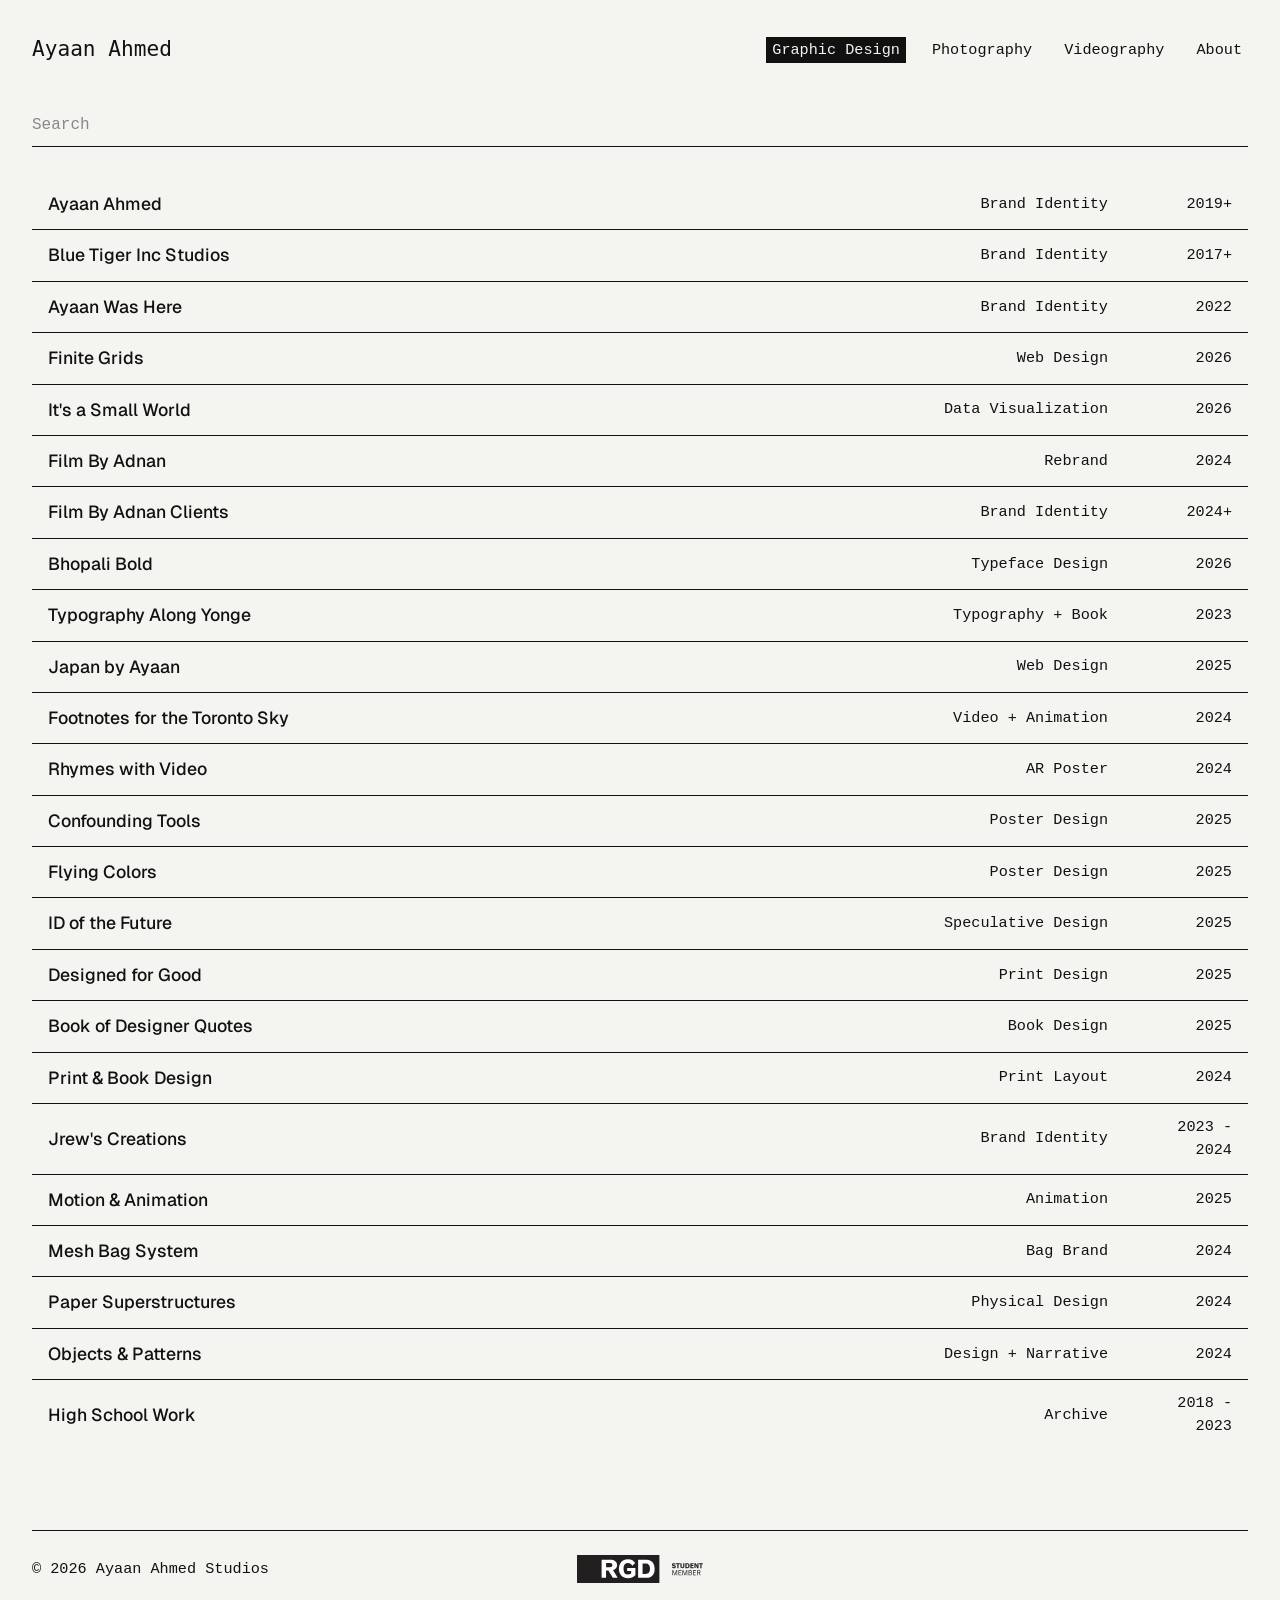
==== commit ddebba84: "Update index.html" ====
--- a/index.html
+++ b/index.html
@@ -3,7 +3,7 @@
 <head>
     <meta charset="UTF-8">
     <meta name="viewport" content="width=device-width, initial-scale=1.0">
-    <title>Ayaan Ahmed — Graphic Design</title>
+    <title>Home / Ayaan Ahmed</title>
     <link rel="icon" type="image/svg+xml" href="https://res.cloudinary.com/ayaanahmed/image/upload/v1769144180/ayaan-ahmed-logo_pqauyp.svg">
     <link rel="preconnect" href="https://fonts.googleapis.com">
     <link rel="preconnect" href="https://fonts.gstatic.com" crossorigin>
@@ -15,7 +15,7 @@
 </head>
 <body>
 
-<!-- MOBILE FULL SCREEN MENU -->
+<!-- MOBILE BURGER MENU -->
 <div class="mobile-menu-overlay" id="mobile-menu">
     <a href="index.html" class="active">Graphic Design</a>
     <a href="photography.html">Photography</a>
@@ -32,7 +32,7 @@
     </div>
     
     <nav class="site-nav">
-        <a href="index.html" class="active mobile-hide">Graphic Design</a>
+        <a href="index.html" class="active">Graphic Design</a>
         <a href="photography.html">Photography</a>
         <a href="videography.html">Videography</a>
         <a href="about.html">About</a>
@@ -59,10 +59,10 @@
                     <img class="mobile-thumb" src="https://res.cloudinary.com/ayaanahmed/image/upload/v1782403660/Ayaan_Ahmed_Graphic_Design_Portfolio_3_ggabfb.webp" alt="Thumbnail" loading="lazy" oncontextmenu="return false;" draggable="false">
                     <div class="row-info">
                         <span class="col-title">Ayaan Ahmed</span>
-                        <span class="mobile-meta">Ayaan Ahmed • Brand Identity / 2019 - Present</span>
-                        <span class="col-genre">Brand Identity</span>
-                        <span class="col-year">2019 - Present</span>
-                    </div>
+                        <span class="mobile-meta">Brand Identity • 2019+</span>
+                    </div>
+                    <span class="col-genre">Brand Identity</span>
+                    <span class="col-year">2019+</span>
                     <img class="hover-preview" src="https://res.cloudinary.com/ayaanahmed/image/upload/v1782403660/Ayaan_Ahmed_Graphic_Design_Portfolio_3_ggabfb.webp" alt="Cover" loading="lazy" oncontextmenu="return false;" draggable="false">
                 </summary>
                 <div class="project-expanded-content">
@@ -83,10 +83,10 @@
                     <img class="mobile-thumb" src="https://res.cloudinary.com/ayaanahmed/image/upload/v1782403661/Ayaan_Ahmed_Graphic_Design_Portfolio_6_qg5shm.webp" alt="Thumbnail" loading="lazy" oncontextmenu="return false;" draggable="false">
                     <div class="row-info">
                         <span class="col-title">Blue Tiger Inc Studios</span>
-                        <span class="mobile-meta">Blue Tiger Inc Studios • Brand Identity / 2017 - Present</span>
-                        <span class="col-genre">Brand Identity</span>
-                        <span class="col-year">2017 - Present</span>
-                    </div>
+                        <span class="mobile-meta">Brand Identity • 2017+</span>
+                    </div>
+                    <span class="col-genre">Brand Identity</span>
+                    <span class="col-year">2017+</span>
                     <img class="hover-preview" src="https://res.cloudinary.com/ayaanahmed/image/upload/v1782403661/Ayaan_Ahmed_Graphic_Design_Portfolio_6_qg5shm.webp" alt="Cover" loading="lazy" oncontextmenu="return false;" draggable="false">
                 </summary>
                 <div class="project-expanded-content">
@@ -107,10 +107,10 @@
                     <img class="mobile-thumb" src="https://res.cloudinary.com/ayaanahmed/image/upload/v1782403660/Ayaan_Ahmed_Graphic_Design_Portfolio_4_ak2i6o.webp" alt="Thumbnail" loading="lazy" oncontextmenu="return false;" draggable="false">
                     <div class="row-info">
                         <span class="col-title">Ayaan Was Here</span>
-                        <span class="mobile-meta">Ayaan Was Here • Brand Identity / 2022</span>
-                        <span class="col-genre">Brand Identity</span>
-                        <span class="col-year">2022</span>
-                    </div>
+                        <span class="mobile-meta">Brand Identity • 2022</span>
+                    </div>
+                    <span class="col-genre">Brand Identity</span>
+                    <span class="col-year">2022</span>
                     <img class="hover-preview" src="https://res.cloudinary.com/ayaanahmed/image/upload/v1782403660/Ayaan_Ahmed_Graphic_Design_Portfolio_4_ak2i6o.webp" alt="Cover" loading="lazy" oncontextmenu="return false;" draggable="false">
                 </summary>
                 <div class="project-expanded-content">
@@ -131,10 +131,10 @@
                     <img class="mobile-thumb" src="https://res.cloudinary.com/ayaanahmed/image/upload/v1782403664/Ayaan_Ahmed_Graphic_Design_Portfolio_15_zoyikw.webp" alt="Thumbnail" loading="lazy" oncontextmenu="return false;" draggable="false">
                     <div class="row-info">
                         <span class="col-title">Finite Grids</span>
-                        <span class="mobile-meta">Finite Grids • Web Design / 2026</span>
-                        <span class="col-genre">Web Design</span>
-                        <span class="col-year">2026</span>
-                    </div>
+                        <span class="mobile-meta">Web Design • 2026</span>
+                    </div>
+                    <span class="col-genre">Web Design</span>
+                    <span class="col-year">2026</span>
                     <img class="hover-preview" src="https://res.cloudinary.com/ayaanahmed/image/upload/v1782403664/Ayaan_Ahmed_Graphic_Design_Portfolio_15_zoyikw.webp" alt="Cover" loading="lazy" oncontextmenu="return false;" draggable="false">
                 </summary>
                 <div class="project-expanded-content">
@@ -150,10 +150,10 @@
                     <img class="mobile-thumb" src="https://res.cloudinary.com/ayaanahmed/image/upload/v1782403668/Ayaan_Ahmed_Graphic_Design_Portfolio_31_mwws3b.webp" alt="Thumbnail" loading="lazy" oncontextmenu="return false;" draggable="false">
                     <div class="row-info">
                         <span class="col-title">It's a Small World</span>
-                        <span class="mobile-meta">It's a Small World • Data Visualization / 2026</span>
-                        <span class="col-genre">Data Visualization</span>
-                        <span class="col-year">2026</span>
-                    </div>
+                        <span class="mobile-meta">Data Visualization • 2026</span>
+                    </div>
+                    <span class="col-genre">Data Visualization</span>
+                    <span class="col-year">2026</span>
                     <img class="hover-preview" src="https://res.cloudinary.com/ayaanahmed/image/upload/v1782403668/Ayaan_Ahmed_Graphic_Design_Portfolio_31_mwws3b.webp" alt="Cover" loading="lazy" oncontextmenu="return false;" draggable="false">
                 </summary>
                 <div class="project-expanded-content">
@@ -169,10 +169,10 @@
                     <img class="mobile-thumb" src="https://res.cloudinary.com/ayaanahmed/image/upload/v1782403663/Ayaan_Ahmed_Graphic_Design_Portfolio_14_phg21l.webp" alt="Thumbnail" loading="lazy" oncontextmenu="return false;" draggable="false">
                     <div class="row-info">
                         <span class="col-title">Film By Adnan</span>
-                        <span class="mobile-meta">Film By Adnan • Rebrand / 2024</span>
-                        <span class="col-genre">Rebrand</span>
-                        <span class="col-year">2024</span>
-                    </div>
+                        <span class="mobile-meta">Rebrand • 2024</span>
+                    </div>
+                    <span class="col-genre">Rebrand</span>
+                    <span class="col-year">2024</span>
                     <img class="hover-preview" src="https://res.cloudinary.com/ayaanahmed/image/upload/v1782403663/Ayaan_Ahmed_Graphic_Design_Portfolio_14_phg21l.webp" alt="Cover" loading="lazy" oncontextmenu="return false;" draggable="false">
                 </summary>
                 <div class="project-expanded-content">
@@ -193,18 +193,18 @@
                     <img class="mobile-thumb" src="https://res.cloudinary.com/ayaanahmed/image/upload/v1782403670/Ayaan_Ahmed_Graphic_Design_Portfolio_33_ojtibt.webp" alt="Thumbnail" loading="lazy" oncontextmenu="return false;" draggable="false">
                     <div class="row-info">
                         <span class="col-title">Film By Adnan Clients</span>
-                        <span class="mobile-meta">Film By Adnan Clients • Brand Identity / 2024 - Present</span>
-                        <span class="col-genre">Brand Identity</span>
-                        <span class="col-year">2024 - Present</span>
-                    </div>
+                        <span class="mobile-meta">Brand Identity • 2024+</span>
+                    </div>
+                    <span class="col-genre">Brand Identity</span>
+                    <span class="col-year">2024+</span>
                     <img class="hover-preview" src="https://res.cloudinary.com/ayaanahmed/image/upload/v1782403670/Ayaan_Ahmed_Graphic_Design_Portfolio_33_ojtibt.webp" alt="Cover" loading="lazy" oncontextmenu="return false;" draggable="false">
                 </summary>
                 <div class="project-expanded-content">
                     <div class="project-text">
                         <p class="project-description">A collection of identities, assets, and poster designs developed for clients and sub-brands operating under the Film By Adnan banner.</p>
-                        <p class="project-description">The Backyard Boys: A robust, bold series logo designed for an ongoing production, focusing on playful typography and character integration.</p>
-                        <p class="project-description">Ambassador's Secret Sauce: Created for a limited-run web series where Ambassador AI collaborated with multiple restaurants. The ‘Secret Sauce’ logomark was selected and utilized across their Instagram reels.</p>
-                        <p class="project-description">Jerome's Favorite Spots: Clean, localized branding marks designed to highlight specific geographic and lifestyle series content.</p>
+                        <p class="project-description"><strong>The Backyard Boys:</strong> A robust, bold series logo designed for an ongoing production, focusing on playful typography and character integration.</p>
+                        <p class="project-description"><strong>Ambassador's Secret Sauce:</strong> Created for a limited-run web series where Ambassador AI collaborated with multiple restaurants. The ‘Secret Sauce’ logomark was selected and utilized across their Instagram reels.</p>
+                        <p class="project-description"><strong>Jerome's Favorite Spots:</strong> Clean, localized branding marks designed to highlight specific geographic and lifestyle series content.</p>
                     </div>
                     <div class="project-gallery">
                         <img src="https://res.cloudinary.com/ayaanahmed/image/upload/v1782403670/Ayaan_Ahmed_Graphic_Design_Portfolio_33_ojtibt.webp" alt="Image" loading="lazy" oncontextmenu="return false;" draggable="false">
@@ -221,10 +221,10 @@
                     <img class="mobile-thumb" src="https://res.cloudinary.com/ayaanahmed/image/upload/v1782403660/Ayaan_Ahmed_Graphic_Design_Portfolio_5_vyzlsn.webp" alt="Thumbnail" loading="lazy" oncontextmenu="return false;" draggable="false">
                     <div class="row-info">
                         <span class="col-title">Bhopali Bold</span>
-                        <span class="mobile-meta">Bhopali Bold • Typeface Design / 2026</span>
-                        <span class="col-genre">Typeface Design</span>
-                        <span class="col-year">2026</span>
-                    </div>
+                        <span class="mobile-meta">Typeface Design • 2026</span>
+                    </div>
+                    <span class="col-genre">Typeface Design</span>
+                    <span class="col-year">2026</span>
                     <img class="hover-preview" src="https://res.cloudinary.com/ayaanahmed/image/upload/v1782403660/Ayaan_Ahmed_Graphic_Design_Portfolio_5_vyzlsn.webp" alt="Cover" loading="lazy" oncontextmenu="return false;" draggable="false">
                 </summary>
                 <div class="project-expanded-content">
@@ -240,10 +240,10 @@
                     <img class="mobile-thumb" src="https://res.cloudinary.com/ayaanahmed/image/upload/v1782403670/Ayaan_Ahmed_Graphic_Design_Portfolio_36_ehmntk.webp" alt="Thumbnail" loading="lazy" oncontextmenu="return false;" draggable="false">
                     <div class="row-info">
                         <span class="col-title">Typography Along Yonge</span>
-                        <span class="mobile-meta">Typography Along Yonge • Typography + Book / 2023</span>
-                        <span class="col-genre">Typography + Book</span>
-                        <span class="col-year">2023</span>
-                    </div>
+                        <span class="mobile-meta">Typography + Book • 2023</span>
+                    </div>
+                    <span class="col-genre">Typography + Book</span>
+                    <span class="col-year">2023</span>
                     <img class="hover-preview" src="https://res.cloudinary.com/ayaanahmed/image/upload/v1782403670/Ayaan_Ahmed_Graphic_Design_Portfolio_36_ehmntk.webp" alt="Cover" loading="lazy" oncontextmenu="return false;" draggable="false">
                 </summary>
                 <div class="project-expanded-content">
@@ -259,10 +259,10 @@
                     <img class="mobile-thumb" src="https://res.cloudinary.com/ayaanahmed/image/upload/v1782403665/Ayaan_Ahmed_Graphic_Design_Portfolio_20_jdrtd1.webp" alt="Thumbnail" loading="lazy" oncontextmenu="return false;" draggable="false">
                     <div class="row-info">
                         <span class="col-title">Japan by Ayaan</span>
-                        <span class="mobile-meta">Japan by Ayaan • Web Design / 2025</span>
-                        <span class="col-genre">Web Design</span>
-                        <span class="col-year">2025</span>
-                    </div>
+                        <span class="mobile-meta">Web Design • 2025</span>
+                    </div>
+                    <span class="col-genre">Web Design</span>
+                    <span class="col-year">2025</span>
                     <img class="hover-preview" src="https://res.cloudinary.com/ayaanahmed/image/upload/v1782403665/Ayaan_Ahmed_Graphic_Design_Portfolio_20_jdrtd1.webp" alt="Cover" loading="lazy" oncontextmenu="return false;" draggable="false">
                 </summary>
                 <div class="project-expanded-content">
@@ -278,10 +278,10 @@
                     <img class="mobile-thumb" src="https://res.cloudinary.com/ayaanahmed/image/upload/v1782403665/Ayaan_Ahmed_Graphic_Design_Portfolio_17_wvn04y.webp" alt="Thumbnail" loading="lazy" oncontextmenu="return false;" draggable="false">
                     <div class="row-info">
                         <span class="col-title">Footnotes for the Toronto Sky</span>
-                        <span class="mobile-meta">Footnotes for the Toronto Sky • Video + Animation / 2024</span>
-                        <span class="col-genre">Video + Animation</span>
-                        <span class="col-year">2024</span>
-                    </div>
+                        <span class="mobile-meta">Video + Animation • 2024</span>
+                    </div>
+                    <span class="col-genre">Video + Animation</span>
+                    <span class="col-year">2024</span>
                     <img class="hover-preview" src="https://res.cloudinary.com/ayaanahmed/image/upload/v1782403665/Ayaan_Ahmed_Graphic_Design_Portfolio_17_wvn04y.webp" alt="Cover" loading="lazy" oncontextmenu="return false;" draggable="false">
                 </summary>
                 <div class="project-expanded-content">
@@ -297,10 +297,10 @@
                     <img class="mobile-thumb" src="https://res.cloudinary.com/ayaanahmed/image/upload/v1782403667/Ayaan_Ahmed_Graphic_Design_Portfolio_29_qwjtdw.webp" alt="Thumbnail" loading="lazy" oncontextmenu="return false;" draggable="false">
                     <div class="row-info">
                         <span class="col-title">Rhymes with Video</span>
-                        <span class="mobile-meta">Rhymes with Video • AR Poster / 2024</span>
-                        <span class="col-genre">AR Poster</span>
-                        <span class="col-year">2024</span>
-                    </div>
+                        <span class="mobile-meta">AR Poster • 2024</span>
+                    </div>
+                    <span class="col-genre">AR Poster</span>
+                    <span class="col-year">2024</span>
                     <img class="hover-preview" src="https://res.cloudinary.com/ayaanahmed/image/upload/v1782403667/Ayaan_Ahmed_Graphic_Design_Portfolio_29_qwjtdw.webp" alt="Cover" loading="lazy" oncontextmenu="return false;" draggable="false">
                 </summary>
                 <div class="project-expanded-content">
@@ -316,10 +316,10 @@
                     <img class="mobile-thumb" src="https://res.cloudinary.com/ayaanahmed/image/upload/v1782403663/Ayaan_Ahmed_Graphic_Design_Portfolio_9_dy4f0p.webp" alt="Thumbnail" loading="lazy" oncontextmenu="return false;" draggable="false">
                     <div class="row-info">
                         <span class="col-title">Confounding Tools</span>
-                        <span class="mobile-meta">Confounding Tools • Poster Design / 2025</span>
-                        <span class="col-genre">Poster Design</span>
-                        <span class="col-year">2025</span>
-                    </div>
+                        <span class="mobile-meta">Poster Design • 2025</span>
+                    </div>
+                    <span class="col-genre">Poster Design</span>
+                    <span class="col-year">2025</span>
                     <img class="hover-preview" src="https://res.cloudinary.com/ayaanahmed/image/upload/v1782403663/Ayaan_Ahmed_Graphic_Design_Portfolio_9_dy4f0p.webp" alt="Cover" loading="lazy" oncontextmenu="return false;" draggable="false">
                 </summary>
                 <div class="project-expanded-content">
@@ -340,10 +340,10 @@
                     <img class="mobile-thumb" src="https://res.cloudinary.com/ayaanahmed/image/upload/v1782403664/Ayaan_Ahmed_Graphic_Design_Portfolio_16_ktgxf7.webp" alt="Thumbnail" loading="lazy" oncontextmenu="return false;" draggable="false">
                     <div class="row-info">
                         <span class="col-title">Flying Colors</span>
-                        <span class="mobile-meta">Flying Colors • Poster Design / 2025</span>
-                        <span class="col-genre">Poster Design</span>
-                        <span class="col-year">2025</span>
-                    </div>
+                        <span class="mobile-meta">Poster Design • 2025</span>
+                    </div>
+                    <span class="col-genre">Poster Design</span>
+                    <span class="col-year">2025</span>
                     <img class="hover-preview" src="https://res.cloudinary.com/ayaanahmed/image/upload/v1782403664/Ayaan_Ahmed_Graphic_Design_Portfolio_16_ktgxf7.webp" alt="Cover" loading="lazy" oncontextmenu="return false;" draggable="false">
                 </summary>
                 <div class="project-expanded-content">
@@ -364,10 +364,10 @@
                     <img class="mobile-thumb" src="https://res.cloudinary.com/ayaanahmed/image/upload/v1782403665/Ayaan_Ahmed_Graphic_Design_Portfolio_19_jct49w.webp" alt="Thumbnail" loading="lazy" oncontextmenu="return false;" draggable="false">
                     <div class="row-info">
                         <span class="col-title">ID of the Future</span>
-                        <span class="mobile-meta">ID of the Future • Speculative Design / 2025</span>
-                        <span class="col-genre">Speculative Design</span>
-                        <span class="col-year">2025</span>
-                    </div>
+                        <span class="mobile-meta">Speculative Design • 2025</span>
+                    </div>
+                    <span class="col-genre">Speculative Design</span>
+                    <span class="col-year">2025</span>
                     <img class="hover-preview" src="https://res.cloudinary.com/ayaanahmed/image/upload/v1782403665/Ayaan_Ahmed_Graphic_Design_Portfolio_19_jct49w.webp" alt="Cover" loading="lazy" oncontextmenu="return false;" draggable="false">
                 </summary>
                 <div class="project-expanded-content">
@@ -383,10 +383,10 @@
                     <img class="mobile-thumb" src="https://res.cloudinary.com/ayaanahmed/image/upload/v1782403663/Ayaan_Ahmed_Graphic_Design_Portfolio_13_mazzyu.webp" alt="Thumbnail" loading="lazy" oncontextmenu="return false;" draggable="false">
                     <div class="row-info">
                         <span class="col-title">Designed for Good</span>
-                        <span class="mobile-meta">Designed for Good • Print Design / 2025</span>
-                        <span class="col-genre">Print Design</span>
-                        <span class="col-year">2025</span>
-                    </div>
+                        <span class="mobile-meta">Print Design • 2025</span>
+                    </div>
+                    <span class="col-genre">Print Design</span>
+                    <span class="col-year">2025</span>
                     <img class="hover-preview" src="https://res.cloudinary.com/ayaanahmed/image/upload/v1782403663/Ayaan_Ahmed_Graphic_Design_Portfolio_13_mazzyu.webp" alt="Cover" loading="lazy" oncontextmenu="return false;" draggable="false">
                 </summary>
                 <div class="project-expanded-content">
@@ -407,10 +407,10 @@
                     <img class="mobile-thumb" src="https://res.cloudinary.com/ayaanahmed/image/upload/v1782403663/Ayaan_Ahmed_Graphic_Design_Portfolio_7_u5hudc.webp" alt="Thumbnail" loading="lazy" oncontextmenu="return false;" draggable="false">
                     <div class="row-info">
                         <span class="col-title">Book of Designer Quotes</span>
-                        <span class="mobile-meta">Book of Designer Quotes • Book Design / 2025</span>
-                        <span class="col-genre">Book Design</span>
-                        <span class="col-year">2025</span>
-                    </div>
+                        <span class="mobile-meta">Book Design • 2025</span>
+                    </div>
+                    <span class="col-genre">Book Design</span>
+                    <span class="col-year">2025</span>
                     <img class="hover-preview" src="https://res.cloudinary.com/ayaanahmed/image/upload/v1782403663/Ayaan_Ahmed_Graphic_Design_Portfolio_7_u5hudc.webp" alt="Cover" loading="lazy" oncontextmenu="return false;" draggable="false">
                 </summary>
                 <div class="project-expanded-content">
@@ -431,10 +431,10 @@
                     <img class="mobile-thumb" src="https://res.cloudinary.com/ayaanahmed/image/upload/v1782403663/Ayaan_Ahmed_Graphic_Design_Portfolio_12_ezq4jv.webp" alt="Thumbnail" loading="lazy" oncontextmenu="return false;" draggable="false">
                     <div class="row-info">
                         <span class="col-title">Print & Book Design</span>
-                        <span class="mobile-meta">Print & Book Design • Print Layout / 2024</span>
-                        <span class="col-genre">Print Layout</span>
-                        <span class="col-year">2024</span>
-                    </div>
+                        <span class="mobile-meta">Print Layout • 2024</span>
+                    </div>
+                    <span class="col-genre">Print Layout</span>
+                    <span class="col-year">2024</span>
                     <img class="hover-preview" src="https://res.cloudinary.com/ayaanahmed/image/upload/v1782403663/Ayaan_Ahmed_Graphic_Design_Portfolio_12_ezq4jv.webp" alt="Cover" loading="lazy" oncontextmenu="return false;" draggable="false">
                 </summary>
                 <div class="project-expanded-content">
@@ -456,10 +456,10 @@
                     <img class="mobile-thumb" src="https://res.cloudinary.com/ayaanahmed/image/upload/v1782403665/Ayaan_Ahmed_Graphic_Design_Portfolio_22_igqt4v.webp" alt="Thumbnail" loading="lazy" oncontextmenu="return false;" draggable="false">
                     <div class="row-info">
                         <span class="col-title">Jrew's Creations</span>
-                        <span class="mobile-meta">Jrew's Creations • Brand Identity / 2023 - 2024</span>
-                        <span class="col-genre">Brand Identity</span>
-                        <span class="col-year">2023 - 2024</span>
-                    </div>
+                        <span class="mobile-meta">Brand Identity • 2023 - 2024</span>
+                    </div>
+                    <span class="col-genre">Brand Identity</span>
+                    <span class="col-year">2023 - 2024</span>
                     <img class="hover-preview" src="https://res.cloudinary.com/ayaanahmed/image/upload/v1782403665/Ayaan_Ahmed_Graphic_Design_Portfolio_22_igqt4v.webp" alt="Cover" loading="lazy" oncontextmenu="return false;" draggable="false">
                 </summary>
                 <div class="project-expanded-content">
@@ -475,10 +475,10 @@
                     <img class="mobile-thumb" src="https://res.cloudinary.com/ayaanahmed/image/upload/v1782403668/Ayaan_Ahmed_Graphic_Design_Portfolio_26_knvm9l.webp" alt="Thumbnail" loading="lazy" oncontextmenu="return false;" draggable="false">
                     <div class="row-info">
                         <span class="col-title">Motion & Animation</span>
-                        <span class="mobile-meta">Motion & Animation • Animation / 2025</span>
-                        <span class="col-genre">Animation</span>
-                        <span class="col-year">2025</span>
-                    </div>
+                        <span class="mobile-meta">Animation • 2025</span>
+                    </div>
+                    <span class="col-genre">Animation</span>
+                    <span class="col-year">2025</span>
                     <img class="hover-preview" src="https://res.cloudinary.com/ayaanahmed/image/upload/v1782403668/Ayaan_Ahmed_Graphic_Design_Portfolio_26_knvm9l.webp" alt="Cover" loading="lazy" oncontextmenu="return false;" draggable="false">
                 </summary>
                 <div class="project-expanded-content">
@@ -499,10 +499,10 @@
                     <img class="mobile-thumb" src="https://res.cloudinary.com/ayaanahmed/image/upload/v1782403666/Ayaan_Ahmed_Graphic_Design_Portfolio_25_m3icfs.webp" alt="Thumbnail" loading="lazy" oncontextmenu="return false;" draggable="false">
                     <div class="row-info">
                         <span class="col-title">Mesh Bag System</span>
-                        <span class="mobile-meta">Mesh Bag System • Bag Brand / 2024</span>
-                        <span class="col-genre">Bag Brand</span>
-                        <span class="col-year">2024</span>
-                    </div>
+                        <span class="mobile-meta">Bag Brand • 2024</span>
+                    </div>
+                    <span class="col-genre">Bag Brand</span>
+                    <span class="col-year">2024</span>
                     <img class="hover-preview" src="https://res.cloudinary.com/ayaanahmed/image/upload/v1782403666/Ayaan_Ahmed_Graphic_Design_Portfolio_25_m3icfs.webp" alt="Cover" loading="lazy" oncontextmenu="return false;" draggable="false">
                 </summary>
                 <div class="project-expanded-content">
@@ -518,10 +518,10 @@
                     <img class="mobile-thumb" src="https://res.cloudinary.com/ayaanahmed/image/upload/v1782403667/Ayaan_Ahmed_Graphic_Design_Portfolio_28_tejjkh.webp" alt="Thumbnail" loading="lazy" oncontextmenu="return false;" draggable="false">
                     <div class="row-info">
                         <span class="col-title">Paper Superstructures</span>
-                        <span class="mobile-meta">Paper Superstructures • Physical Design / 2024</span>
-                        <span class="col-genre">Physical Design</span>
-                        <span class="col-year">2024</span>
-                    </div>
+                        <span class="mobile-meta">Physical Design • 2024</span>
+                    </div>
+                    <span class="col-genre">Physical Design</span>
+                    <span class="col-year">2024</span>
                     <img class="hover-preview" src="https://res.cloudinary.com/ayaanahmed/image/upload/v1782403667/Ayaan_Ahmed_Graphic_Design_Portfolio_28_tejjkh.webp" alt="Cover" loading="lazy" oncontextmenu="return false;" draggable="false">
                 </summary>
                 <div class="project-expanded-content">
@@ -537,10 +537,10 @@
                     <img class="mobile-thumb" src="https://res.cloudinary.com/ayaanahmed/image/upload/v1782403668/Ayaan_Ahmed_Graphic_Design_Portfolio_27_rwbvpt.webp" alt="Thumbnail" loading="lazy" oncontextmenu="return false;" draggable="false">
                     <div class="row-info">
                         <span class="col-title">Objects & Patterns</span>
-                        <span class="mobile-meta">Objects & Patterns • Design + Narrative / 2024</span>
-                        <span class="col-genre">Design + Narrative</span>
-                        <span class="col-year">2024</span>
-                    </div>
+                        <span class="mobile-meta">Design + Narrative • 2024</span>
+                    </div>
+                    <span class="col-genre">Design + Narrative</span>
+                    <span class="col-year">2024</span>
                     <img class="hover-preview" src="https://res.cloudinary.com/ayaanahmed/image/upload/v1782403668/Ayaan_Ahmed_Graphic_Design_Portfolio_27_rwbvpt.webp" alt="Cover" loading="lazy" oncontextmenu="return false;" draggable="false">
                 </summary>
                 <div class="project-expanded-content">
@@ -556,10 +556,10 @@
                     <img class="mobile-thumb" src="https://res.cloudinary.com/ayaanahmed/image/upload/v1782403664/Ayaan_Ahmed_Graphic_Design_Portfolio_18_l9mweq.webp" alt="Thumbnail" loading="lazy" oncontextmenu="return false;" draggable="false">
                     <div class="row-info">
                         <span class="col-title">High School Work</span>
-                        <span class="mobile-meta">High School Work • Archive / 2018 - 2023</span>
-                        <span class="col-genre">Archive</span>
-                        <span class="col-year">2018 - 2023</span>
-                    </div>
+                        <span class="mobile-meta">Archive • 2018 - 2023</span>
+                    </div>
+                    <span class="col-genre">Archive</span>
+                    <span class="col-year">2018 - 2023</span>
                     <img class="hover-preview" src="https://res.cloudinary.com/ayaanahmed/image/upload/v1782403664/Ayaan_Ahmed_Graphic_Design_Portfolio_18_l9mweq.webp" alt="Cover" loading="lazy" oncontextmenu="return false;" draggable="false">
                 </summary>
                 <div class="project-expanded-content">
@@ -585,19 +585,18 @@
         
         <div class="footer-center">
             <a href="https://rgd.ca/members/profile/ayaanahmed" target="_blank" rel="noopener noreferrer">
-                <!-- Swaps cleanly without hover filter bugs -->
                 <img src="media/Student-RGD-Black.svg" alt="Student RGD Logo" class="rgd-logo" onmouseover="this.src='media/Student-RGD-Red.svg'" onmouseout="this.src='media/Student-RGD-Black.svg'">
             </a>
         </div>
 
-        <div class="footer-links">
+        <div class="footer-right">
             <a href="https://www.linkedin.com/in/ayaanahmedstudios" target="_blank" rel="noopener noreferrer" aria-label="LinkedIn"><i class="ph ph-linkedin-logo"></i></a>
             <a href="https://instagram.com/bluetigerincstudios" target="_blank" rel="noopener noreferrer" aria-label="Instagram"><i class="ph ph-instagram-logo"></i></a>
             <button class="copy-email-btn desktop-email" aria-label="Copy Email"><span class="btn-content"><i class="ph ph-envelope-simple"></i></span></button>
         </div>
     </div>
 
-    <!-- MOBILE FOOTER SPLIT (RGD + Socials left, Copyright right) -->
+    <!-- MOBILE FOOTER SPLIT -->
     <div class="footer-mobile">
         <div class="footer-mobile-left">
             <a href="https://rgd.ca/members/profile/ayaanahmed" target="_blank" rel="noopener noreferrer">
--- a/style.css
+++ b/style.css
@@ -36,9 +36,9 @@
     display: flex;
     justify-content: space-between;
     align-items: center; 
-    padding-bottom: 0.5rem;
+    padding-bottom: 1.5rem; /* Increased padding so logo breathes */
     position: relative;
-    z-index: 100000;
+    z-index: 10002;
 }
 
 .header-content a {
@@ -46,17 +46,16 @@
     text-decoration: none;
 }
 
-/* Global Canvas Wrapper */
 .identity {
     position: relative;
     display: flex;
     align-items: center;
-    width: 130px; /* Slightly smaller as requested */
+    width: 140px; 
     height: 36px;
     cursor: pointer;
     outline: none;
     -webkit-tap-highlight-color: transparent;
-    z-index: 100000;
+    z-index: 10002;
 }
 
 .identity canvas { display: block; }
@@ -75,7 +74,7 @@
     font-family: var(--font-mono);
     font-weight: 400; 
     font-size: 0.95rem;
-    padding: 4px 8px;
+    padding: 2px 6px;
     -webkit-font-smoothing: none;
 }
 
@@ -85,21 +84,28 @@
     color: var(--hover-text);
 }
 
-/* ---------------- MOBILE BURGER MENU (APPLE STYLE) ---------------- */
+.mono-text {
+    font-family: var(--font-mono);
+    font-weight: 400;
+    font-size: 0.95rem;
+    -webkit-font-smoothing: none;
+}
+
+/* ---------------- MOBILE BURGER MENU ---------------- */
 .burger {
     display: none;
-    width: 22px;
+    width: 24px;
     height: 14px;
     position: relative;
     cursor: pointer;
-    z-index: 100000;
+    z-index: 10002;
     -webkit-tap-highlight-color: transparent;
 }
 
 .burger-line {
     position: absolute;
     width: 100%;
-    height: 2px;
+    height: 1.5px;
     background-color: var(--text-color);
     left: 0;
     transition: transform 0.4s cubic-bezier(0.25, 1, 0.5, 1), top 0.4s ease, bottom 0.4s ease;
@@ -122,14 +128,14 @@
     top: 0; left: 0;
     width: 100vw; height: 100vh;
     background: var(--bg-color);
-    z-index: 99999;
+    z-index: 10001;
     display: flex;
     flex-direction: column;
     justify-content: flex-start;
     padding: 7rem 2rem 2rem 2rem;
     gap: 1.5rem;
     transform: translateY(-100%);
-    transition: transform 0.6s cubic-bezier(0.65, 0, 0.35, 1);
+    transition: transform 0.5s cubic-bezier(0.32, 0.72, 0, 1);
 }
 
 .nav-open .mobile-menu-overlay {
@@ -139,7 +145,7 @@
 .mobile-menu-overlay a {
     font-family: var(--font-sans);
     font-weight: 500;
-    font-size: 2.2rem;
+    font-size: 2rem;
     color: var(--text-color);
     text-decoration: none;
     opacity: 0;
@@ -152,18 +158,18 @@
     transform: translateY(0);
 }
 
-/* Menu Cascade Effect */
+/* Cascading animation for links */
 .nav-open .mobile-menu-overlay a:nth-child(1) { transition-delay: 0.2s; }
 .nav-open .mobile-menu-overlay a:nth-child(2) { transition-delay: 0.25s; }
 .nav-open .mobile-menu-overlay a:nth-child(3) { transition-delay: 0.3s; }
 .nav-open .mobile-menu-overlay a:nth-child(4) { transition-delay: 0.35s; }
 
-.nav-open .identity { opacity: 0; pointer-events: none; } /* Hide logo cleanly when open */
+.nav-open .identity { opacity: 0; pointer-events: none; }
 
 /* ---------------- SEARCH BAR ---------------- */
 .search-container {
-    margin-top: 2.5rem; 
-    margin-bottom: 0.5rem; 
+    margin-top: 1rem; 
+    margin-bottom: 2rem; 
     border-bottom: 1px solid var(--border-color); 
 }
 
@@ -178,7 +184,13 @@
     outline: none;
     -webkit-font-smoothing: none;
 }
+
 .project-search-input::placeholder { color: #888; }
+
+/* Hide mobile-specific elements globally on desktop */
+.mobile-thumb, .mobile-meta {
+    display: none;
+}
 
 /* ---------------- GRAPHIC DESIGN DIRECTORY ---------------- */
 .project-directory {
@@ -198,51 +210,63 @@
     position: relative;
     display: flex;
     align-items: center;
+    justify-content: space-between;
     padding: 0.75rem 1rem;
     cursor: crosshair;
     transition: background-color 0s, color 0s; 
 }
 
-.project-row:hover { background-color: var(--hover-bg); color: var(--hover-text); }
-details[open] .project-row { background-color: var(--hover-bg); color: var(--hover-text); }
-
-/* Hide mobile-specific elements on desktop */
-.mobile-thumb, .mobile-meta { display: none; }
-
-/* Desktop Grid Formations */
+.row-info {
+    display: flex;
+    align-items: center;
+    flex: 1;
+}
+
+.project-row:hover {
+    background-color: var(--hover-bg);
+    color: var(--hover-text);
+}
+
+details[open] .project-row {
+    background-color: var(--hover-bg);
+    color: var(--hover-text);
+    border-bottom: 1px dashed var(--border-color);
+}
+
+details[open] .project-row .hover-preview { display: none !important; }
+
 .col-title {
-    flex: 1;
     font-weight: 500;
     font-size: 1.1rem;
     font-family: var(--font-sans);
+    flex: 1;
 }
 
 .col-genre {
-    flex: 0 0 200px;
     font-family: var(--font-mono);
     font-weight: 400;
     font-size: 0.95rem;
     text-align: right;
-    padding-right: 2rem;
+    margin-left: auto;
+    padding-right: 1.5rem;
     -webkit-font-smoothing: none;
 }
 
 .col-year {
-    flex: 0 0 130px;
     font-family: var(--font-mono);
     font-weight: 400;
     font-size: 0.95rem;
     text-align: right;
-    color: #888;
-    -webkit-font-smoothing: none;
-}
-
-.project-row:hover .col-year { color: var(--hover-text); }
+    width: 100px;
+    -webkit-font-smoothing: none;
+}
+
+.project-row:hover .col-year,
+.project-row:hover .col-genre { color: var(--hover-text); }
 
 .project-expanded-content {
-    padding: 2.5rem 1rem 3.5rem 1rem;
-    background-color: var(--bg-color); 
-    border-top: 1px dashed var(--border-color);
+    padding: 2.5rem 1rem 3rem 1rem;
+    background-color: #ebebe5; 
 }
 
 .project-text { margin-bottom: 2rem; }
@@ -261,14 +285,42 @@
     gap: 1.5rem;
 }
 
-.project-gallery img {
-    width: auto;          
-    max-width: 100%;      
-    max-height: 700px;    
-    object-fit: contain;
+/* Force 100% width on desktop so it looks solid */
+.project-gallery img,
+.project-gallery video,
+.project-gallery iframe {
+    width: 100%;          
+    max-width: 900px;      
+    height: auto;    
+    object-fit: cover;
     border: 1px solid var(--border-color);
     background-color: var(--bg-color); 
     display: block;
+}
+
+/* Reduced size Hover Preview */
+.hover-preview {
+    position: fixed;
+    top: 50%;
+    right: 5%;
+    transform: translateY(-50%);
+    width: 250px; 
+    height: auto;
+    aspect-ratio: 1/1;
+    object-fit: cover;
+    border: 1px solid var(--border-color);
+    background: var(--bg-color);
+    box-shadow: 8px 8px 0px rgba(0,0,0,1);
+    z-index: 100;
+    pointer-events: none;
+    opacity: 0;
+    visibility: hidden;
+    transition: opacity 0.1s ease-out;
+}
+
+.project-row:hover .hover-preview {
+    opacity: 1;
+    visibility: visible;
 }
 
 /* ---------------- PHOTOGRAPHY GALLERY ---------------- */
@@ -276,6 +328,11 @@
     column-width: 350px; 
     column-gap: 1.5rem;
     margin-bottom: 4rem;
+}
+
+/* Hardcode magnify cursor to photo elements */
+.photo-card, .photo-card img, .photo-overlay {
+    cursor: zoom-in !important;
 }
 
 .photo-card {
@@ -284,28 +341,33 @@
     break-inside: avoid;
     background: transparent;
     border: 1px solid var(--border-color);
-    cursor: zoom-in !important;
-}
-
-/* Strict Image Security */
-.photo-card img, .lightbox-image-container img {
+}
+
+.photo-card img {
     width: 100%;
     height: auto;
     display: block;
     pointer-events: none;
     user-select: none;
     -webkit-user-drag: none;
-    cursor: zoom-in !important;
 }
 
 .photo-overlay {
+    position: absolute;
+    inset: 0;
+    background: rgba(244, 244, 240, 0.92);
     display: flex;
     flex-direction: column;
+    justify-content: center;
+    align-items: center;
+    opacity: 0;
+    transition: opacity 0.2s ease;
     padding: 1rem;
-    text-align: left;
-    background: transparent;
-    cursor: zoom-in !important;
-}
+    text-align: center;
+    pointer-events: none; 
+}
+
+@media (hover: hover) { .photo-card:hover .photo-overlay { opacity: 1; } }
 
 .photo-title {
     font-family: var(--font-sans);
@@ -325,7 +387,7 @@
 .lightbox {
     position: fixed;
     top: 0; left: 0; width: 100vw; height: 100vh;
-    background: var(--bg-color);
+    background: rgba(244, 244, 240, 0.98);
     z-index: 999999;
     display: none;
     flex-direction: column;
@@ -338,22 +400,25 @@
 .lightbox-image-container {
     position: relative;
     width: 100%;
-    height: 80vh;
+    height: 75vh;
     display: flex;
     align-items: center;
     justify-content: center;
 }
 
+/* Clean, un-paned image */
 .lightbox-image-container img {
     max-width: 90vw;
-    max-height: 80vh;
+    max-height: 75vh;
     object-fit: contain;
     border: none; 
     box-shadow: none;
+    background: transparent;
     pointer-events: auto; 
-}
-
-/* Arrows pushed to the absolute edges */
+    user-select: none;
+    -webkit-user-drag: none;
+}
+
 .lightbox-nav {
     position: fixed; 
     top: 50%;
@@ -361,7 +426,7 @@
     background: transparent;
     border: none;
     font-family: var(--font-mono);
-    font-size: 3.5rem;
+    font-size: 3rem;
     cursor: pointer;
     padding: 1rem;
     color: #888;
@@ -369,16 +434,16 @@
     z-index: 1000000;
 }
 .lightbox-nav:hover { color: var(--text-color); }
-.lightbox-prev { left: 0; }
-.lightbox-next { right: 0; }
+.lightbox-prev { left: 1rem; }
+.lightbox-next { right: 1rem; }
 
 .lightbox-meta {
     margin-top: 1.5rem;
     text-align: center;
-    cursor: text; 
+    cursor: text; /* Allows selection safely */
     z-index: 1000000;
 }
-.lightbox-meta .photo-title { font-size: 1.25rem; font-family: var(--font-sans); font-weight: 500; display: block; margin-bottom: 0.15rem;}
+.lightbox-meta .photo-title { font-size: 1.25rem; font-family: var(--font-sans); font-weight: 500; display: block; margin-bottom: 0.15rem; color: var(--text-color);}
 .lightbox-meta .photo-meta-text { font-size: 0.95rem; font-family: var(--font-mono); color: #555; }
 
 .lightbox-close {
@@ -395,21 +460,18 @@
 /* ---------------- VIDEOGRAPHY GRID ---------------- */
 .video-grid {
     display: grid;
-    /* auto-fill fixes the aggressive scaling issue on sparse grids */
-    grid-template-columns: repeat(auto-fill, minmax(400px, 1fr));
+    grid-template-columns: repeat(auto-fill, minmax(400px, 1fr)); /* Fixes zoom out bug */
     gap: 2rem;
     margin-bottom: 4rem;
-    width: 100%;
 }
 
 .video-card {
     border: 1px solid var(--border-color);
-    background: transparent;
+    background: var(--bg-color);
     display: flex;
     flex-direction: column;
 }
 
-/* Strict Aspect Ratio Wrapper */
 .video-wrapper {
     position: relative;
     padding-bottom: 56.25%; 
@@ -450,7 +512,7 @@
     -webkit-font-smoothing: none;
 }
 
-/* ---------------- ABOUT RESUME TIMELINE (BRICOLAGE GROTESQUE) ---------------- */
+/* ---------------- ABOUT RESUME TIMELINE (BRICOLAGE) ---------------- */
 .font-glitch {
     display: inline-block;
     width: 105px; /* Locked width so text doesn't shift */
@@ -465,7 +527,6 @@
     45% { font-family: 'Instrument Serif', serif; font-weight: normal; font-style: italic; }
     60% { font-family: var(--font-mono); font-weight: 400; font-style: normal; }
     75% { font-family: 'Courier New', monospace; font-weight: bold; font-style: italic; }
-    90% { font-family: 'Arial', sans-serif; font-weight: bold; font-style: normal; letter-spacing: -1px; }
 }
 
 .resume-section { margin-bottom: 4rem; }
@@ -478,11 +539,11 @@
     -webkit-font-smoothing: none;
 }
 
+/* Authentic Timeline Structuring */
 .timeline-container {
-    border-left: 2px solid var(--border-color);
-    padding-left: 2rem;
+    border-left: 1px solid var(--border-color);
+    padding-left: 2.5rem;
     margin-left: 0.5rem;
-    position: relative;
 }
 
 .resume-row {
@@ -494,14 +555,16 @@
 }
 .resume-row:last-child { padding-bottom: 0; }
 
+/* Beautifully centered timeline node */
 .resume-row::before {
     content: '';
     position: absolute;
-    left: -2.4rem;
-    top: 0.35rem;
+    left: -2.85rem; 
+    top: 0.45rem;
     width: 12px;
     height: 12px;
-    background: var(--text-color);
+    background: var(--bg-color);
+    border: 2px solid var(--border-color);
     border-radius: 50%;
 }
 
@@ -541,11 +604,11 @@
     width: 100%;
 }
 
+.footer-mobile { display: none; }
+
 .footer-left { justify-self: start; }
 .footer-center { justify-self: center; }
 .footer-right { justify-self: end; display: flex; gap: 1rem; }
-
-.footer-mobile { display: none; }
 
 .rgd-logo {
     height: 28px;
@@ -589,10 +652,13 @@
     padding: 0 4px;
 }
 
+.desktop-email { display: flex; }
+.mobile-email { display: none; }
+
 /* SCROLL TO TOP BUTTON */
 .scroll-top-btn {
     position: fixed;
-    bottom: 5.5rem; 
+    bottom: 5.5rem; /* Safely above footer */
     right: 2rem;
     width: 44px;
     height: 44px;
@@ -618,11 +684,11 @@
 @media (max-width: 900px) {
     body { padding: 1.5rem 1rem; }
     
-    .site-header { border-bottom: none; padding-bottom: 0; margin-bottom: 0; }
+    .site-header { border-bottom: none; padding-bottom: 0; margin-bottom: 1rem; }
     
     .site-nav { display: none; }
     .burger { display: block; }
-
+    
     .search-container { margin-top: 1rem; }
 
     /* Single-Line App-Style Rows for GD Projects */
@@ -630,12 +696,11 @@
         display: flex;
         flex-direction: row;
         align-items: center;
-        gap: 1.25rem;
+        gap: 1rem;
         padding: 1rem 0; 
     }
     
-    .col-title, .col-genre, .col-year { display: none; } /* Hide desktop blocks */
-    
+    /* Native square thumbnail visible on mobile row */
     .mobile-thumb {
         display: block;
         width: 80px;
@@ -648,21 +713,28 @@
 
     .row-info {
         display: flex;
-        flex-direction: row;
-        align-items: center;
-        width: 100%;
-        gap: 0.5rem;
+        flex-direction: column;
+        align-items: flex-start;
+        justify-content: center;
+        flex: 1;
+        overflow: hidden; /* Prevents long text from blowing out the row */
     }
 
+    .col-title { margin: 0; font-size: 1.15rem; }
+    
+    .col-year, .col-genre { display: none; } 
+    
+    /* Mobile unified metadata line */
     .mobile-meta {
-        font-family: var(--font-sans);
-        font-weight: 500;
-        font-size: 1.05rem;
-        color: var(--text-color);
+        display: block;
+        font-family: var(--font-mono);
+        font-size: 0.85rem;
+        color: #555;
         white-space: nowrap;
         overflow: hidden;
         text-overflow: ellipsis;
-        flex: 1;
+        width: 100%;
+        -webkit-font-smoothing: none;
     }
     
     .project-row:hover .mobile-meta { color: var(--hover-text); }
@@ -670,31 +742,40 @@
     
     .project-expanded-content { padding: 1.5rem 0.5rem; border-top: none; }
     .project-description { font-size: 0.95rem; }
-    .project-gallery img, .project-gallery iframe { max-height: 350px; border-radius: 0; }
-    
-    /* Photography Mobile Layout */
-    .photo-masonry { column-count: 2; gap: 0.75rem;}
+    
+    /* Prevent image stretch */
+    .project-gallery img { width: 100%; height: auto; max-width: 100%; }
+    
+    .hover-preview { display: none !important; }
+    
+    /* Photography Mobile Layout (Strictly 2 Columns) */
+    .photo-masonry { column-count: 2; column-gap: 0.75rem;}
     .photo-card { margin-bottom: 0.75rem; border: none; background: transparent;}
     .photo-card img { border: 1px solid var(--border-color); }
     
+    /* Drops metadata safely under the image */
     .photo-overlay {
         position: static;
         opacity: 1;
         padding: 0.5rem 0.15rem 0 0.15rem;
         text-align: left;
+        display: flex;
+        flex-direction: column;
     }
-    .photo-title { font-size: 0.95rem; margin-bottom: 0.1rem; }
-    .photo-meta-text { font-size: 0.8rem; }
+    .photo-title { font-size: 0.95rem; color: var(--text-color); background: none; padding: 0; margin-bottom: 0.15rem; }
+    .photo-meta-text { font-size: 0.8rem; color: #555; background: none; padding: 0; }
     
     .video-grid { grid-template-columns: 1fr; }
     
     /* About Mobile Fixes */
-    .timeline-container { padding-left: 1.5rem; }
-    .resume-row::before { left: -1.9rem; width: 10px; height: 10px; top: 0.4rem;}
-    .resume-row { padding-bottom: 2rem; }
+    .timeline-container { padding-left: 1.5rem; margin-left: 0; }
+    .resume-row::before { left: -1.8rem; width: 10px; height: 10px; top: 0.45rem;}
     
     /* Mobile Footer Setup */
     .footer-desktop { display: none; }
+    
+    .desktop-email { display: none; }
+    .mobile-email { display: flex; } /* Native mailto on mobile so text doesn't overlap copyright */
     
     .footer-mobile {
         display: grid;
@@ -708,12 +789,8 @@
     }
     
     .footer-mobile-rgd { grid-area: rgd; justify-self: start; }
-    .footer-mobile-socials { 
-        grid-area: socials; justify-self: end; display: flex; gap: 0.5rem; 
-    }
-    .footer-mobile-copy { 
-        grid-area: copy; justify-self: start; 
-    }
+    .footer-mobile-socials { grid-area: socials; justify-self: end; display: flex; gap: 0.5rem; }
+    .footer-mobile-copy { grid-area: copy; justify-self: start; }
     
     .footer-mobile-socials a {
         color: var(--text-color);
